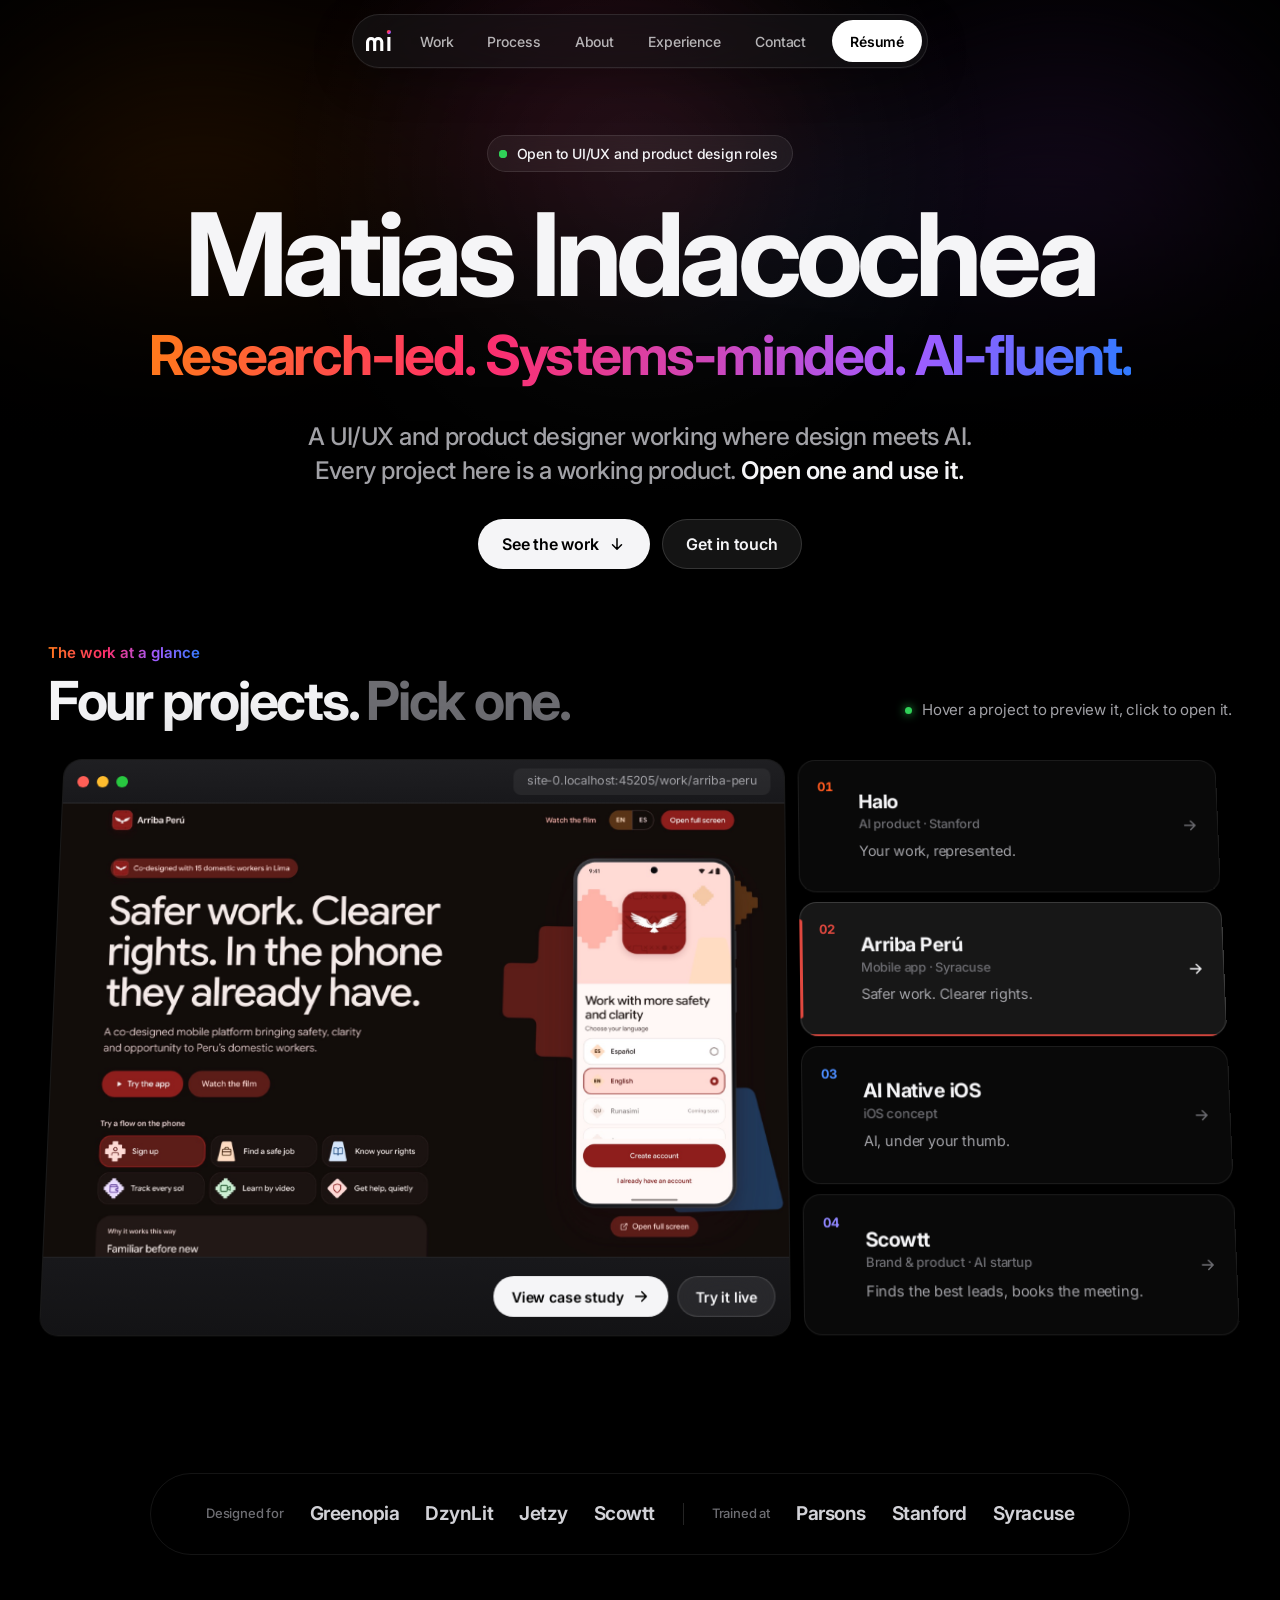
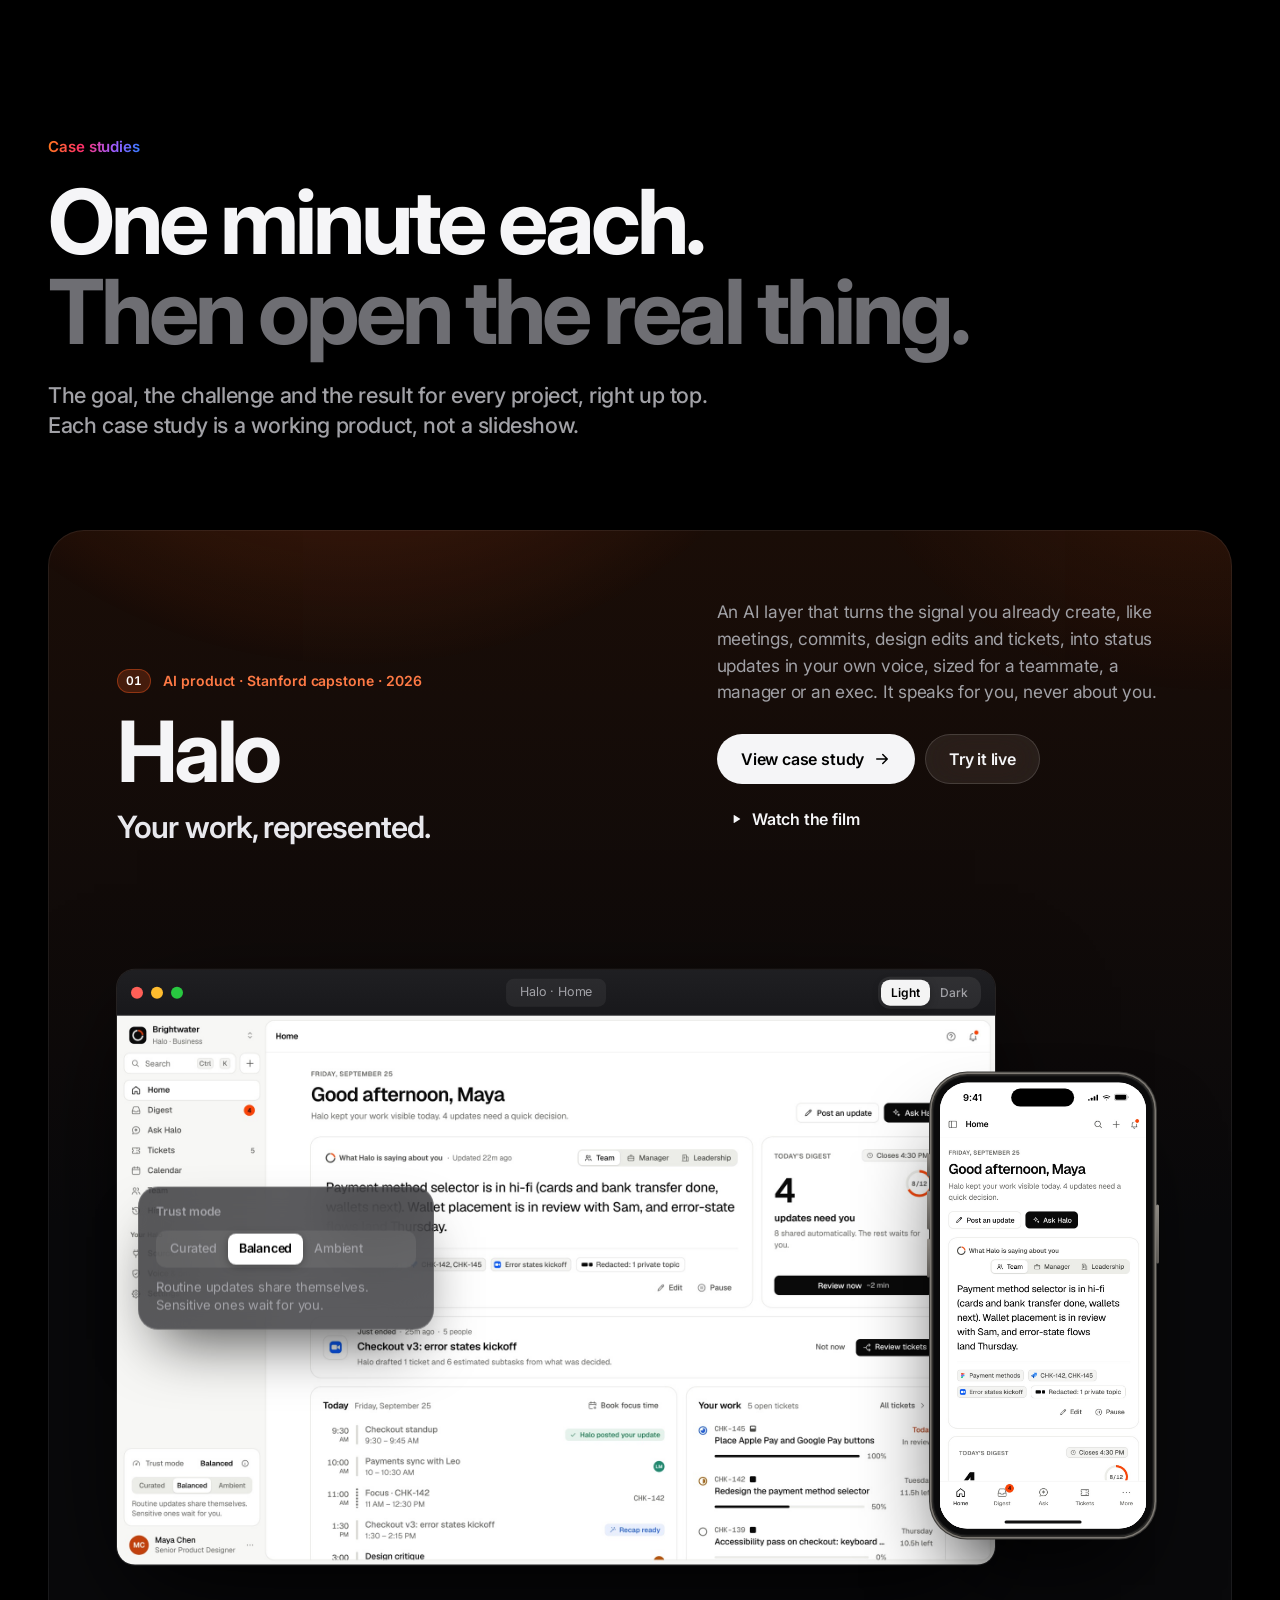
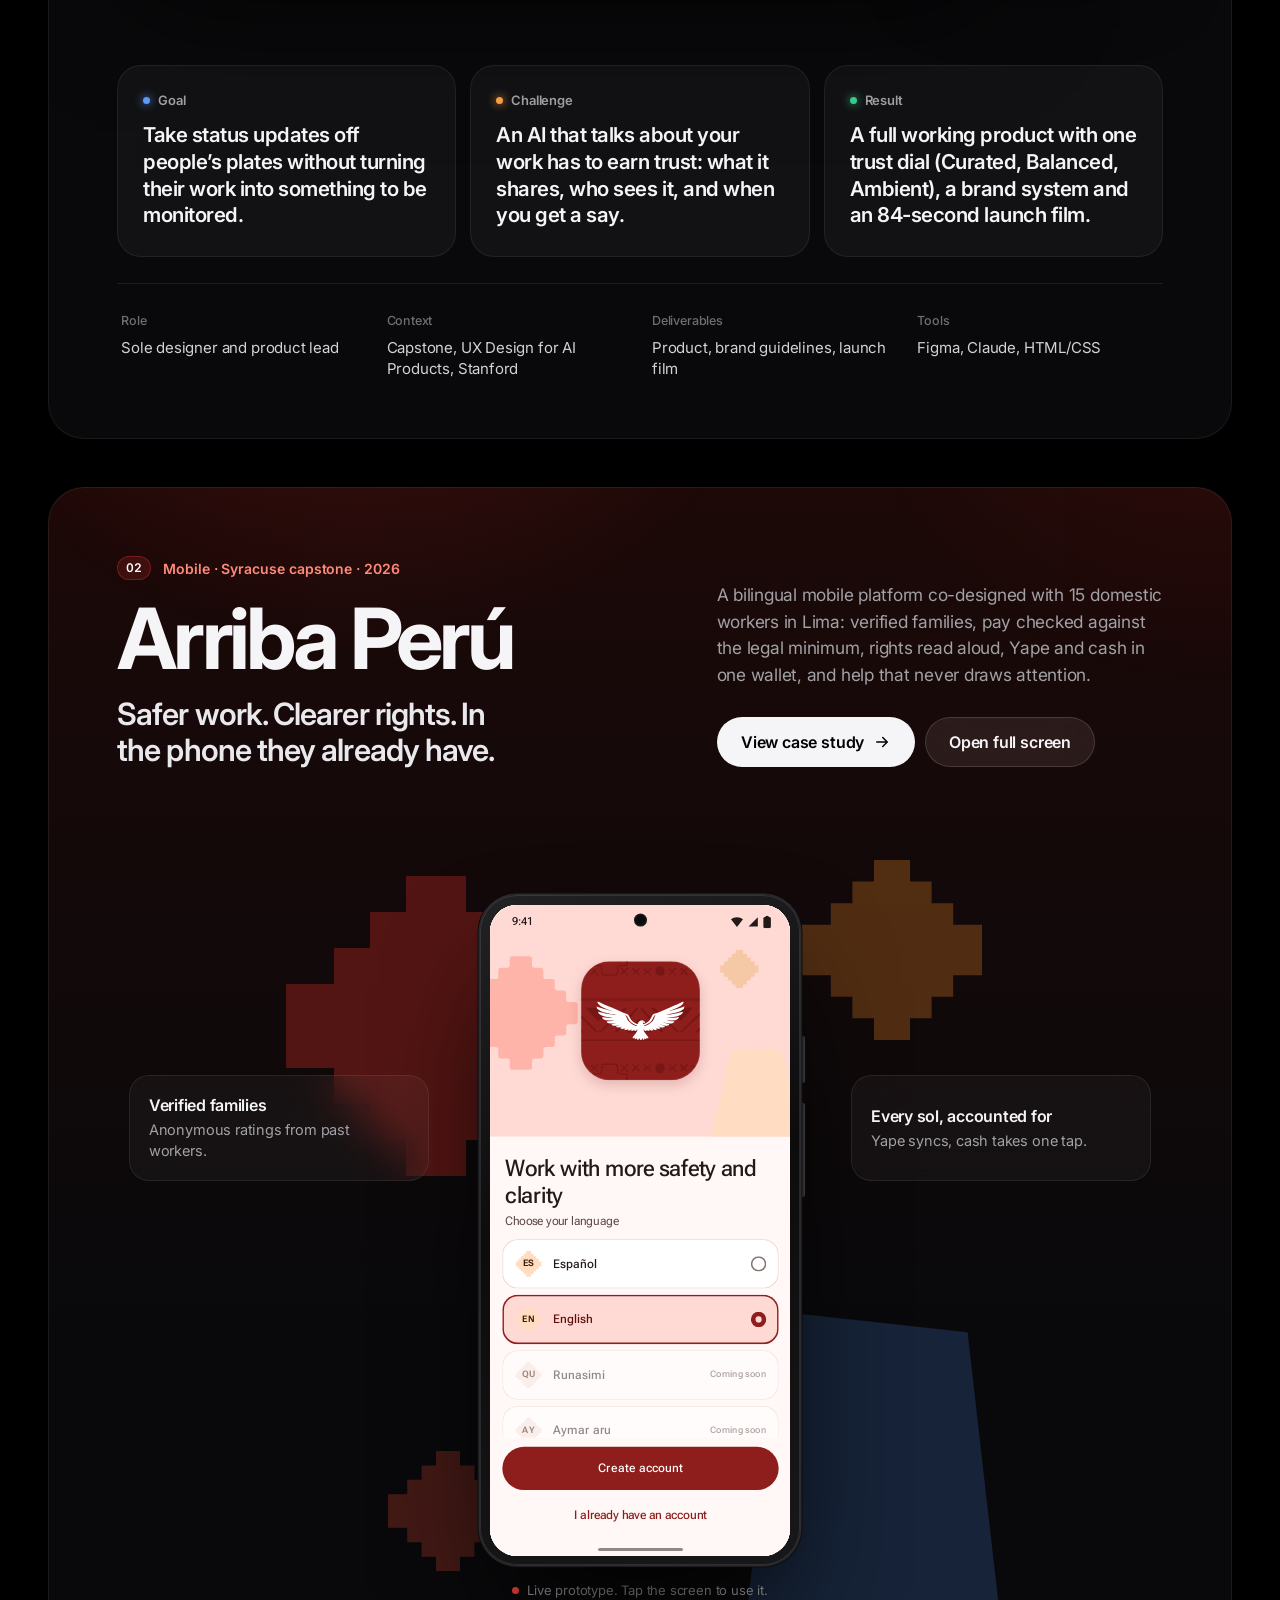
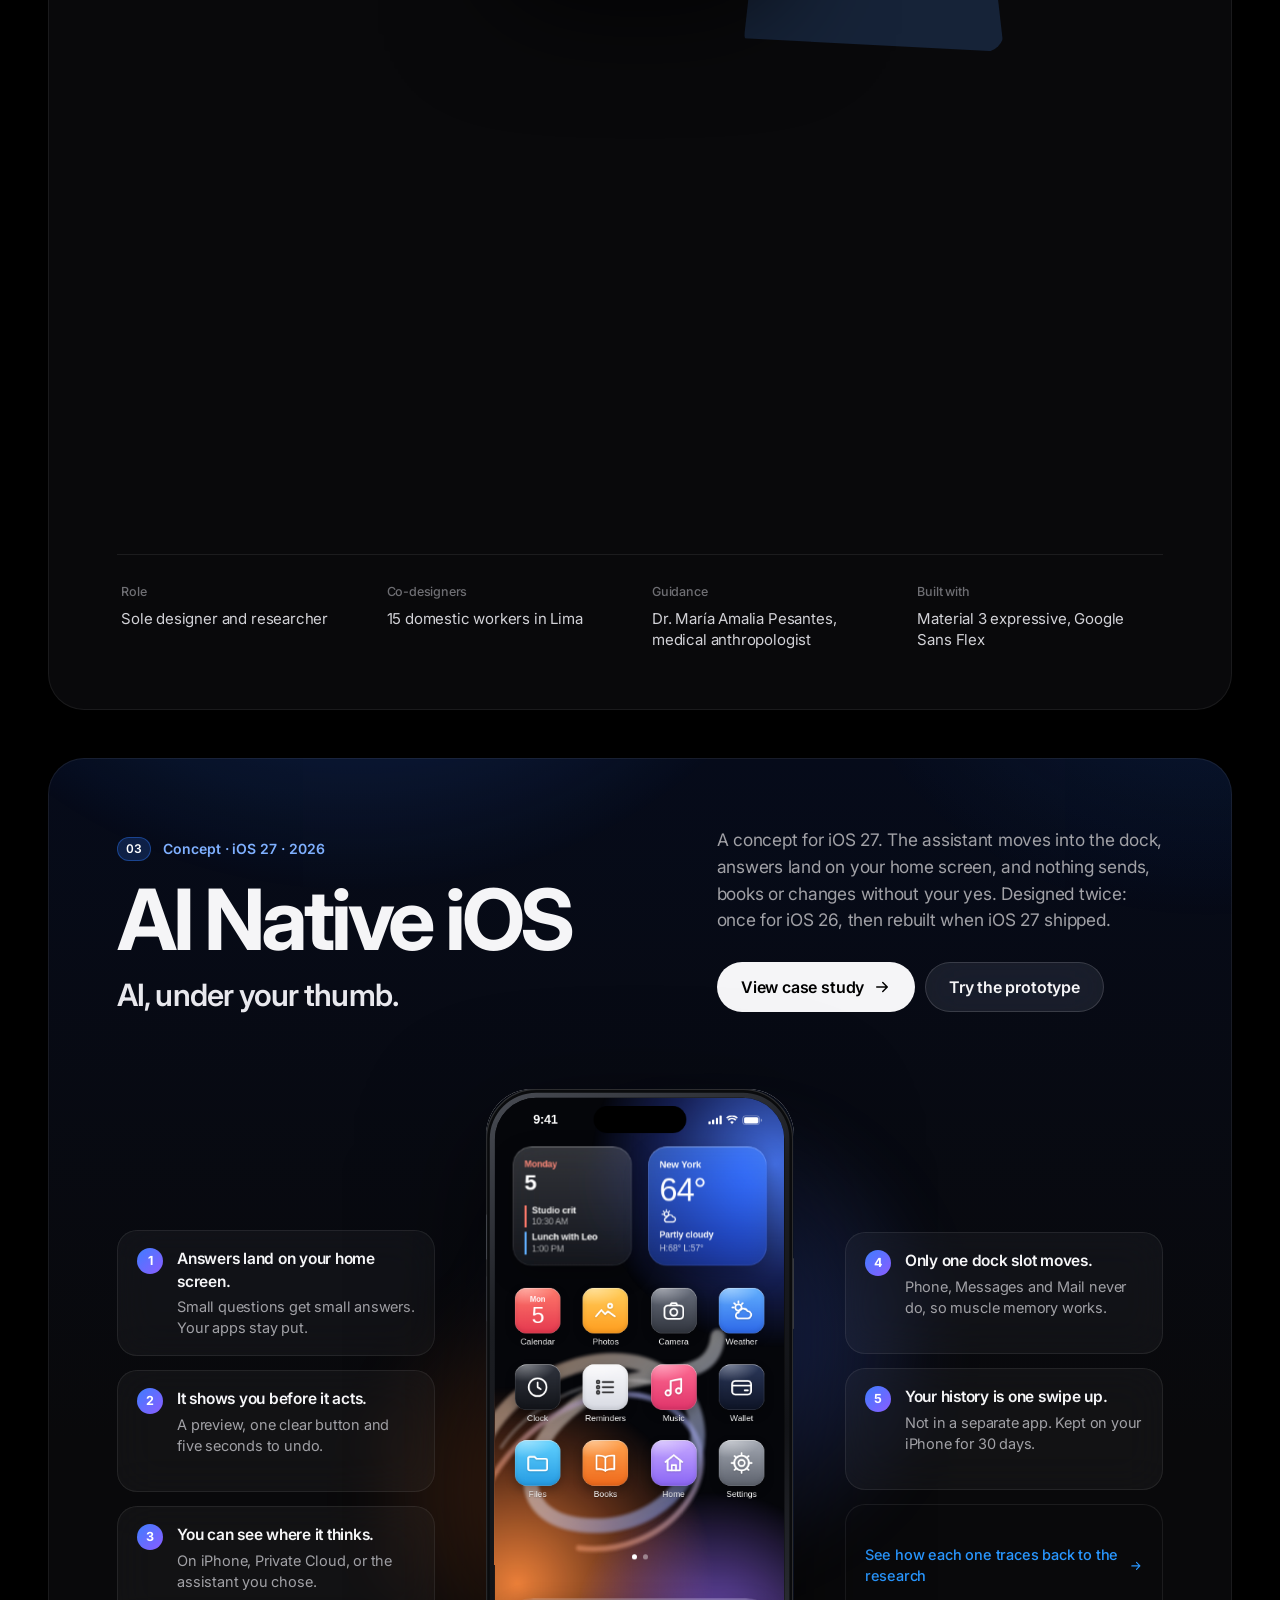
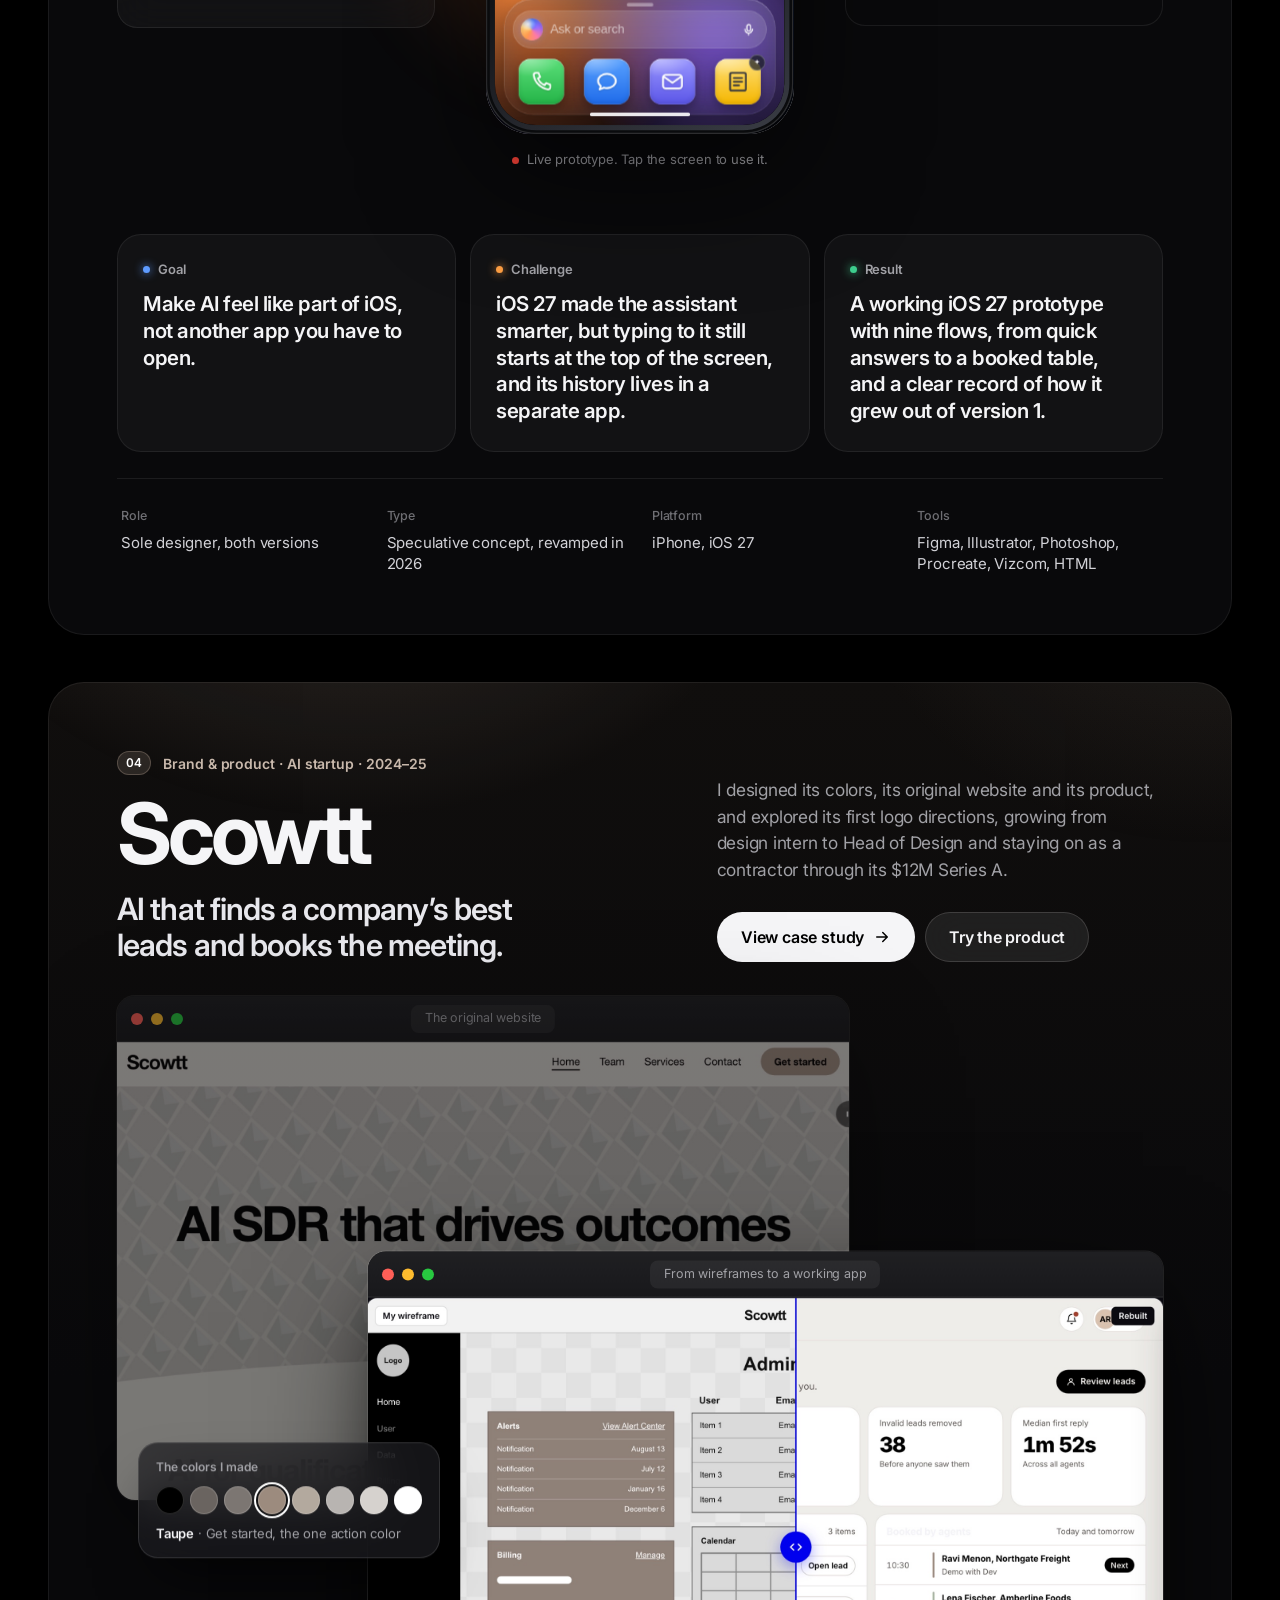
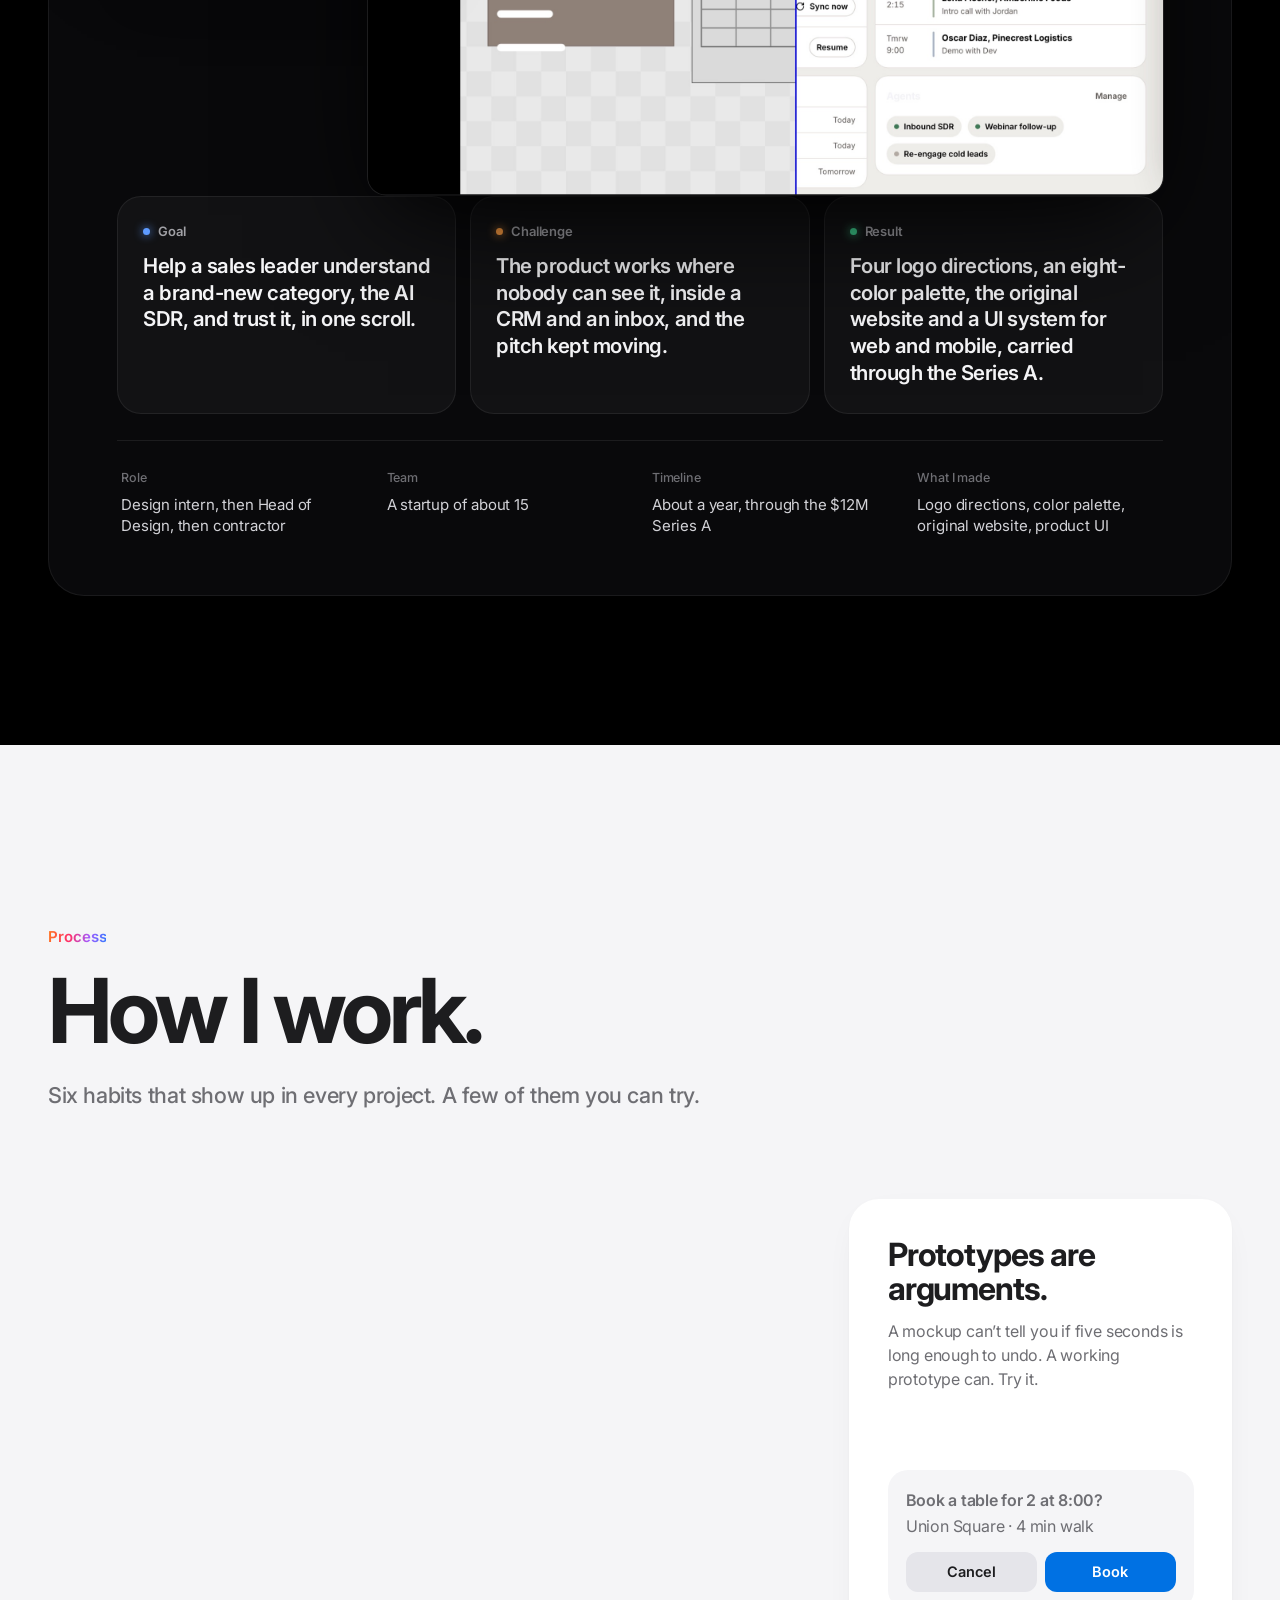
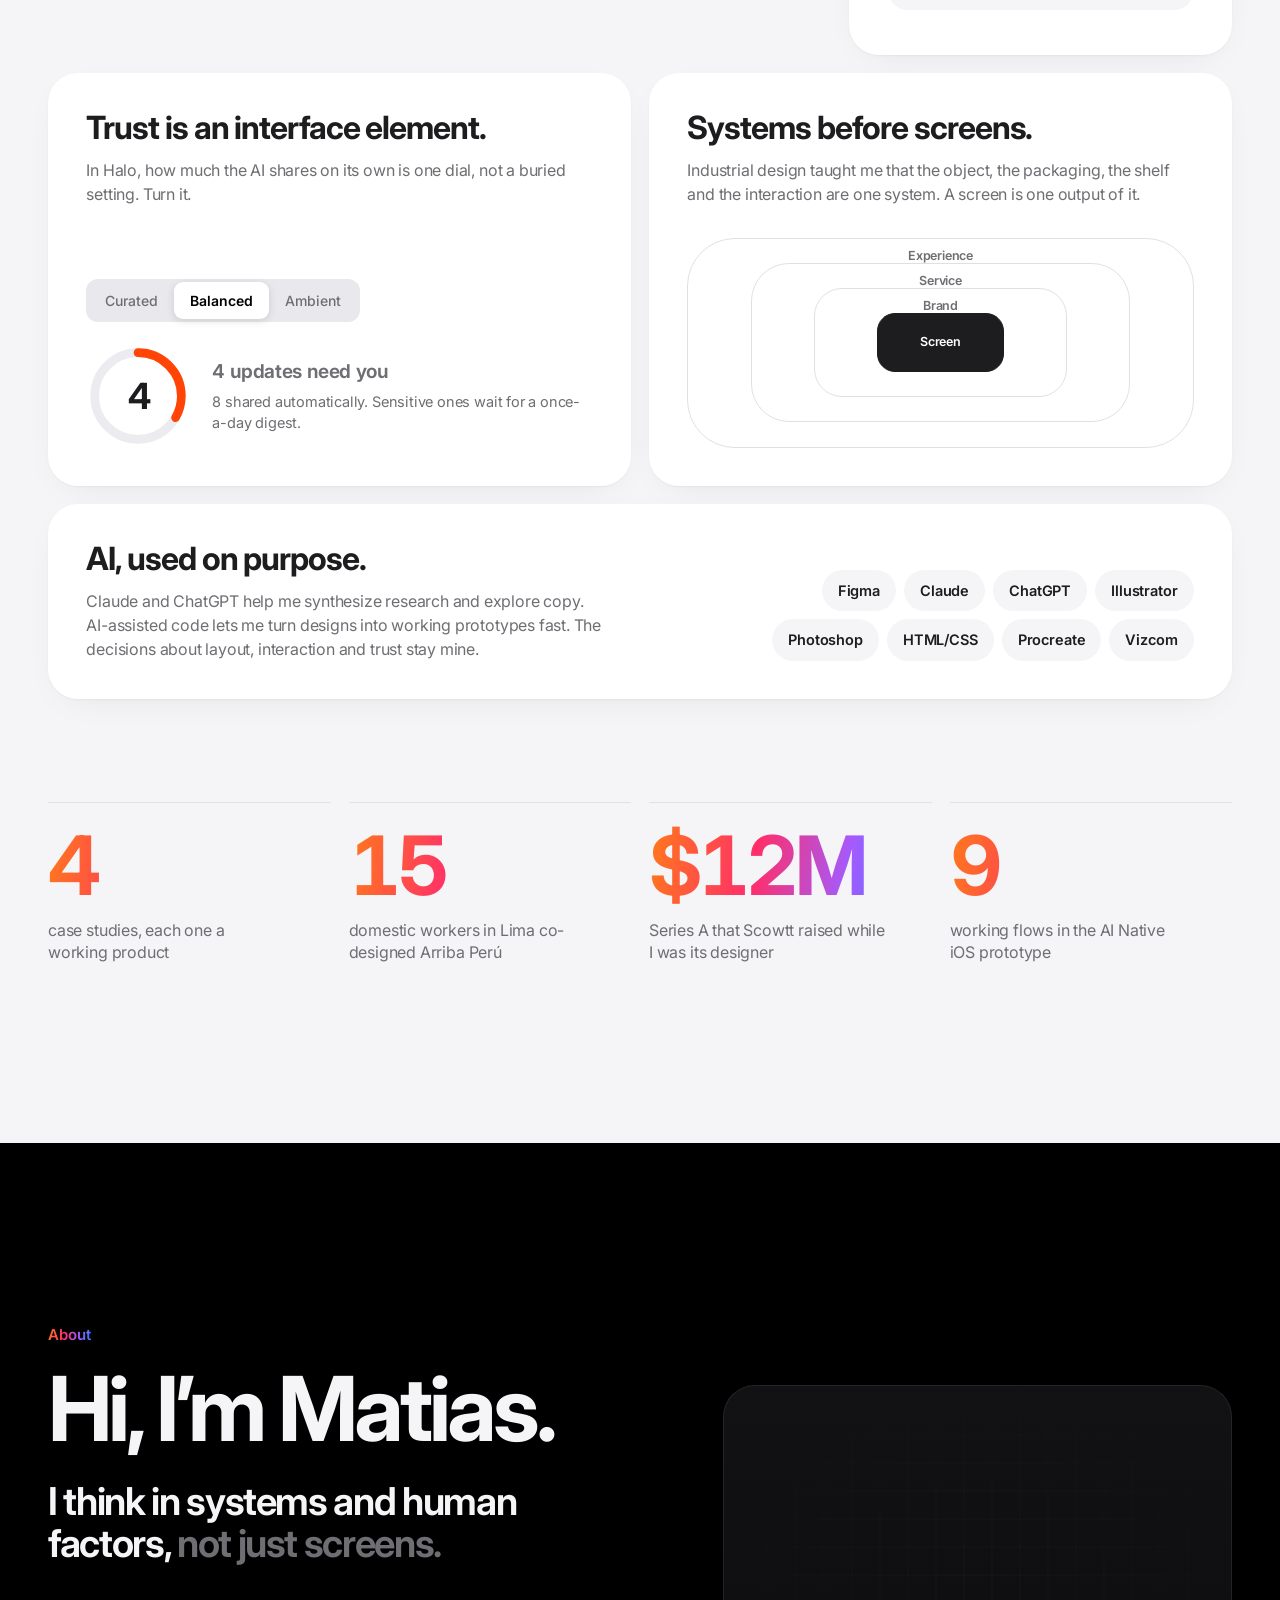
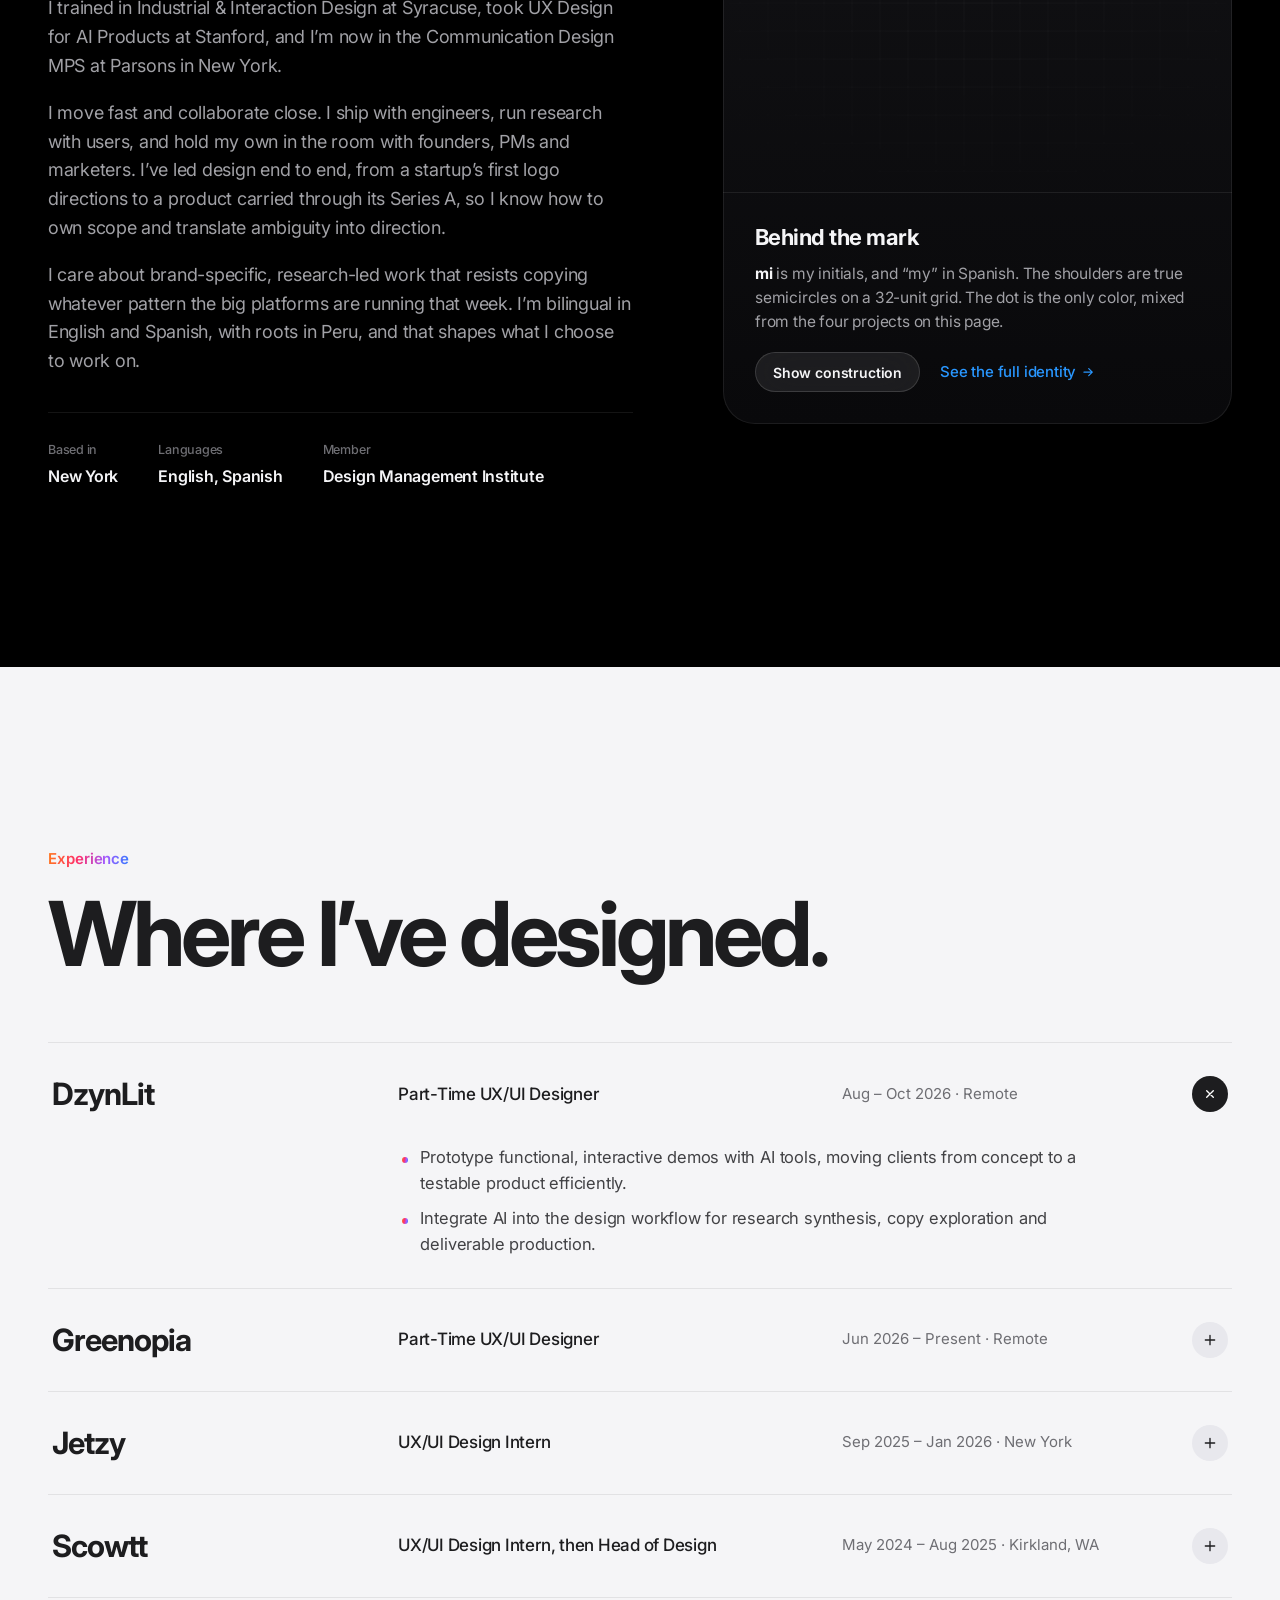
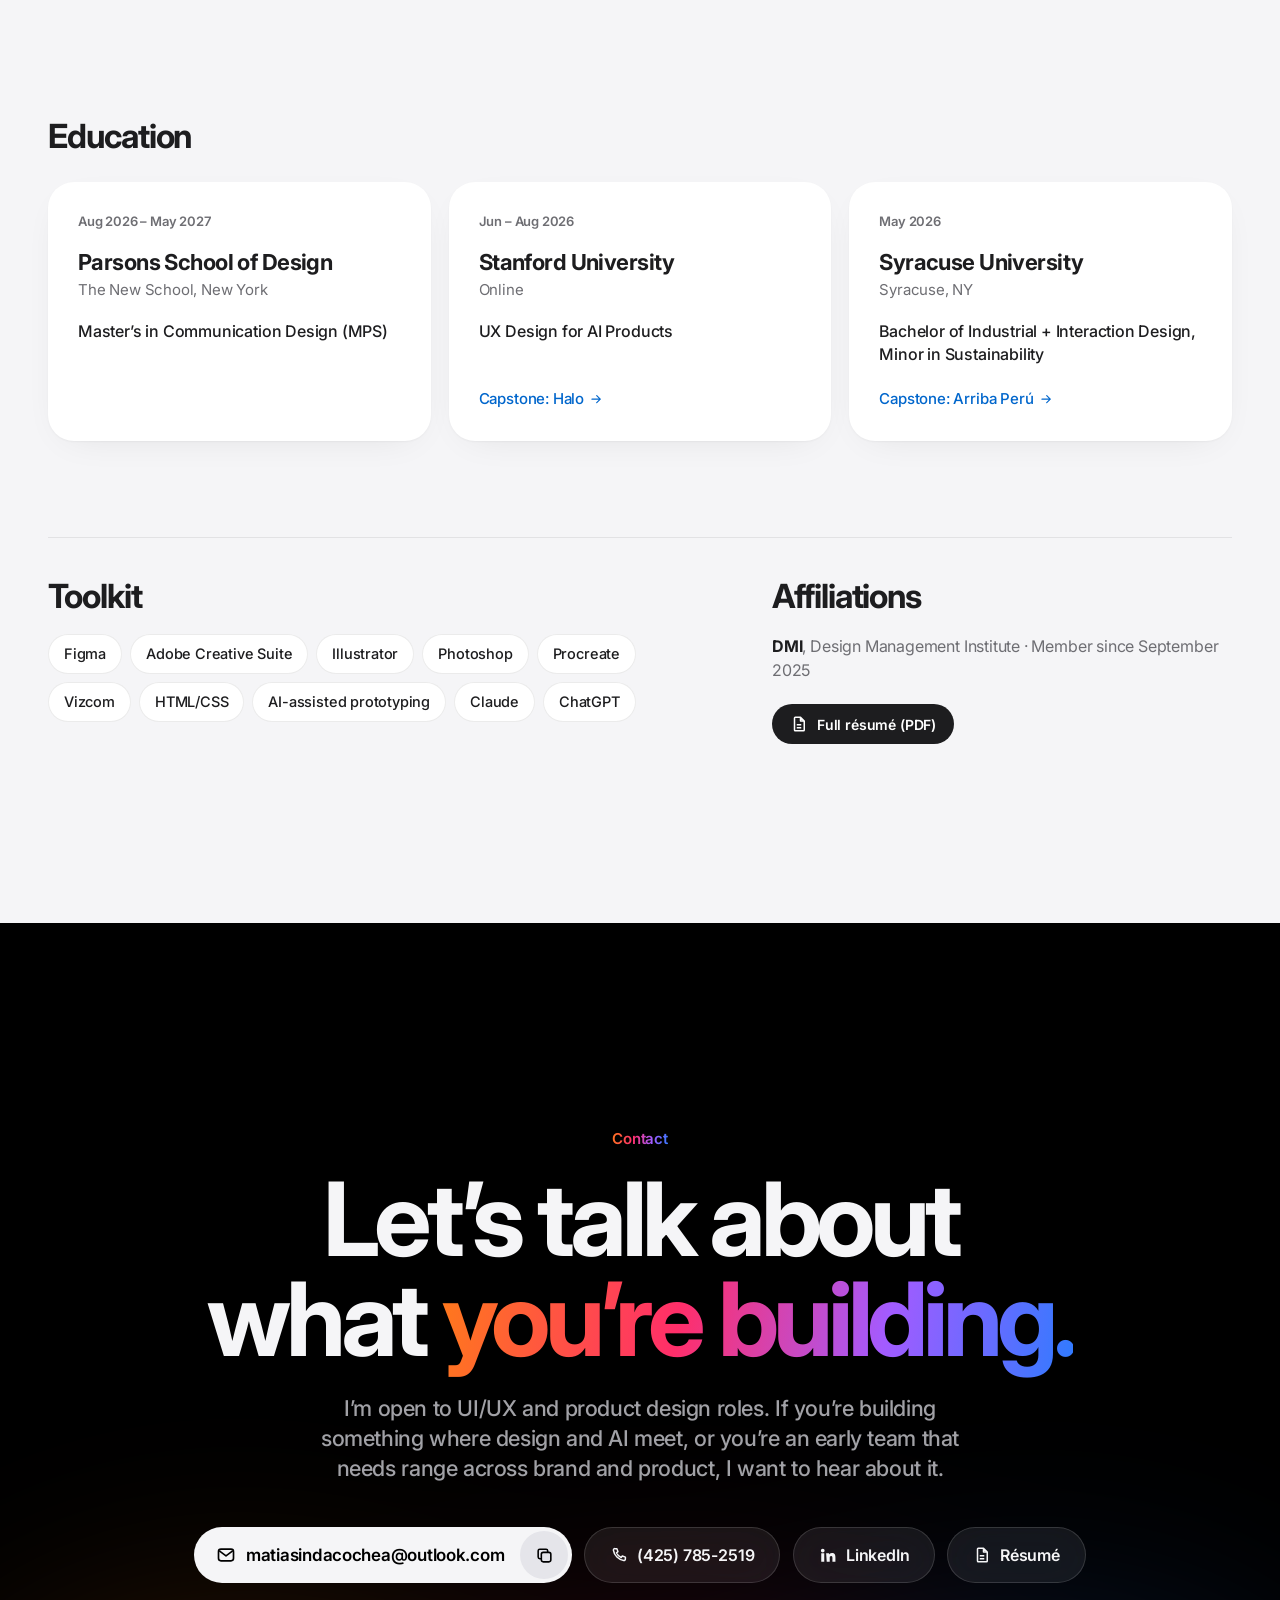
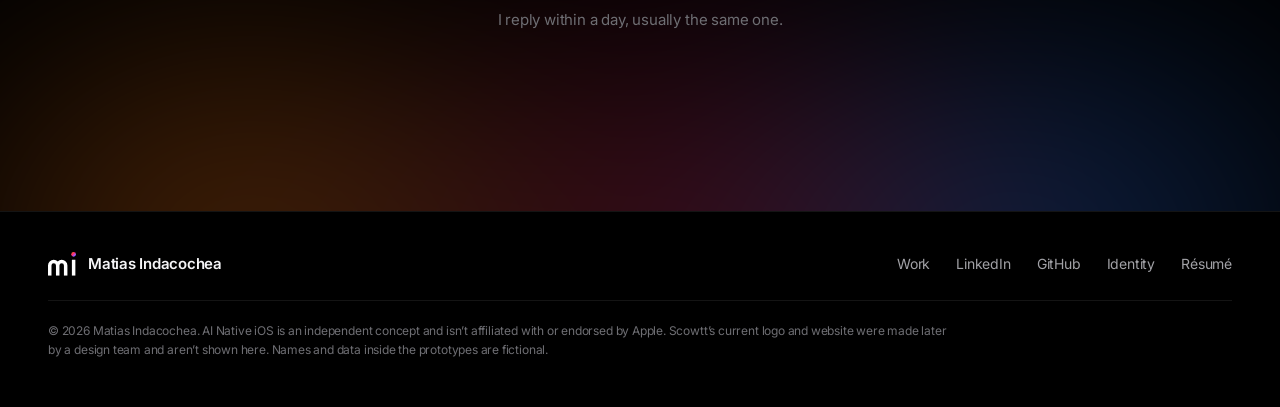
==== index.html @ abc43ac8 "Portfolio: homepage, four live case studies, mi identity, sync and site check - Homepage: hero, at-a" ====
<!doctype html>
<html lang="en" class="no-js">
<head>
<meta charset="utf-8">
<meta name="viewport" content="width=device-width, initial-scale=1, viewport-fit=cover">
<title>Matias Indacochea · UI/UX & Product Designer</title>
<meta name="description" content="Matias Indacochea is a UI/UX and product designer working where design meets AI. Four case studies, each one a working product: Halo, Arriba Perú, AI Native iOS and Scowtt.">
<meta name="theme-color" content="#000000">
<meta name="color-scheme" content="dark light">

<meta property="og:type" content="website">
<meta property="og:title" content="Matias Indacochea · UI/UX & Product Designer">
<meta property="og:description" content="Research-led, systems-minded, AI-fluent UI/UX and product designer. Four case studies, each one a working product you can open and use.">
<meta property="og:image" content="assets/img/og-image.png">
<meta property="og:image:width" content="1200">
<meta property="og:image:height" content="630">
<meta name="twitter:card" content="summary_large_image">

<link rel="icon" href="assets/logo/mi-icon.svg" type="image/svg+xml">
<link rel="icon" href="assets/logo/favicon-32.png" sizes="32x32" type="image/png">
<link rel="apple-touch-icon" href="assets/logo/apple-touch-icon.png">

<link rel="preconnect" href="https://fonts.googleapis.com">
<link rel="preconnect" href="https://fonts.gstatic.com" crossorigin>
<link rel="stylesheet" href="https://fonts.googleapis.com/css2?family=Inter:wght@400..800&display=swap">
<link rel="preload" as="image" href="assets/img/halo-home.jpg">
<script>
  /* Safety nets that don't depend on site.js: show the intro after 3s even if the script fails,
     and hide any image that fails to load instead of showing a broken icon. */
  document.documentElement.classList.remove("no-js");
  setTimeout(function () { document.documentElement.classList.add("is-ready"); }, 3000);
  addEventListener("error", function (e) { var t = e.target; if (t && t.tagName === "IMG") t.classList.add("is-missing"); }, true);
</script>
<link rel="stylesheet" href="assets/css/site.css?v=20261006j">

<script type="application/ld+json">
{
  "@context": "https://schema.org",
  "@type": "Person",
  "name": "Matias Indacochea",
  "jobTitle": "UI/UX & Product Designer",
  "email": "mailto:matiasindacochea@outlook.com",
  "telephone": "+1-425-785-2519",
  "sameAs": ["https://www.linkedin.com/in/matias-indacochea-104a54250/", "https://github.com/Indo1919"],
  "alumniOf": [
    {"@type": "CollegeOrUniversity", "name": "Syracuse University"},
    {"@type": "CollegeOrUniversity", "name": "Parsons School of Design, The New School"}
  ],
  "knowsLanguage": ["English", "Spanish"]
}
</script>
</head>
<body>

<!-- Icon sprite -->
<svg width="0" height="0" style="position:absolute" aria-hidden="true">
  <defs>
    <linearGradient id="mi-dot" x1="0" y1="0" x2="1" y2="1"><stop offset="0" stop-color="#FF7A1A"/><stop offset=".4" stop-color="#FF2E6A"/><stop offset=".72" stop-color="#A35BFF"/><stop offset="1" stop-color="#2F7BFF"/></linearGradient>
    <symbol id="i-arrow" viewBox="0 0 24 24"><path d="M5 12h13M13 6l6 6-6 6" fill="none" stroke="currentColor" stroke-width="2" stroke-linecap="round" stroke-linejoin="round"/></symbol>
    <symbol id="i-down" viewBox="0 0 24 24"><path d="M12 5v13M6 13l6 6 6-6" fill="none" stroke="currentColor" stroke-width="2" stroke-linecap="round" stroke-linejoin="round"/></symbol>
    <symbol id="i-ext" viewBox="0 0 24 24"><path d="M14 4h6v6M20 4l-9 9M18 14v5a1 1 0 0 1-1 1H5a1 1 0 0 1-1-1V7a1 1 0 0 1 1-1h5" fill="none" stroke="currentColor" stroke-width="2" stroke-linecap="round" stroke-linejoin="round"/></symbol>
    <symbol id="i-play" viewBox="0 0 24 24"><path d="M8 5.5v13a.5.5 0 0 0 .77.42l10.2-6.5a.5.5 0 0 0 0-.84L8.77 5.08A.5.5 0 0 0 8 5.5z" fill="currentColor"/></symbol>
    <symbol id="i-copy" viewBox="0 0 24 24"><rect x="8" y="8" width="12" height="12" rx="2.5" fill="none" stroke="currentColor" stroke-width="2"/><path d="M16 8V6a2 2 0 0 0-2-2H6a2 2 0 0 0-2 2v8a2 2 0 0 0 2 2h2" fill="none" stroke="currentColor" stroke-width="2"/></symbol>
    <symbol id="i-check" viewBox="0 0 24 24"><path d="M5 12.5l4.5 4.5L19 7.5" fill="none" stroke="currentColor" stroke-width="2.2" stroke-linecap="round" stroke-linejoin="round"/></symbol>
    <symbol id="i-close" viewBox="0 0 24 24"><path d="M6 6l12 12M18 6L6 18" fill="none" stroke="currentColor" stroke-width="2" stroke-linecap="round"/></symbol>
    <symbol id="i-plus" viewBox="0 0 24 24"><path d="M12 5v14M5 12h14" fill="none" stroke="currentColor" stroke-width="2" stroke-linecap="round"/></symbol>
    <symbol id="i-phone" viewBox="0 0 24 24"><path d="M6.6 3.5h2.6l1.4 4.1-2 1.5a12 12 0 0 0 6.3 6.3l1.5-2 4.1 1.4v2.6a2 2 0 0 1-2.2 2A16.5 16.5 0 0 1 4.6 5.7a2 2 0 0 1 2-2.2z" fill="none" stroke="currentColor" stroke-width="2" stroke-linejoin="round"/></symbol>
    <symbol id="i-mail" viewBox="0 0 24 24"><rect x="3" y="5" width="18" height="14" rx="3" fill="none" stroke="currentColor" stroke-width="2"/><path d="M4 7l8 6 8-6" fill="none" stroke="currentColor" stroke-width="2" stroke-linejoin="round"/></symbol>
    <symbol id="i-linkedin" viewBox="0 0 24 24"><path fill="currentColor" d="M4.98 3.5a2.5 2.5 0 1 1 0 5 2.5 2.5 0 0 1 0-5zM3 9.75h4V21H3zM9.5 9.75h3.8v1.6h.06c.53-1 1.83-2.05 3.77-2.05 4.03 0 4.77 2.6 4.77 6V21h-4v-5c0-1.2-.02-2.73-1.66-2.73-1.67 0-1.93 1.3-1.93 2.64V21h-4z"/></symbol>
    <symbol id="i-doc" viewBox="0 0 24 24"><path d="M7 3h7l5 5v12a1 1 0 0 1-1 1H7a1 1 0 0 1-1-1V4a1 1 0 0 1 1-1z M14 3v5h5M9 13h6M9 17h6" fill="none" stroke="currentColor" stroke-width="2" stroke-linejoin="round"/></symbol>
    <symbol id="i-hand" viewBox="0 0 24 24"><path d="M9 11V5.5a1.5 1.5 0 0 1 3 0V11m0-1.5a1.5 1.5 0 0 1 3 0V11m0-.5a1.5 1.5 0 0 1 3 0V15a6 6 0 0 1-6 6h-.6a6 6 0 0 1-4.6-2.15L4.6 16.3a1.5 1.5 0 0 1 2.3-1.94L9 16.5V11" fill="none" stroke="currentColor" stroke-width="1.8" stroke-linecap="round" stroke-linejoin="round"/></symbol>
    <symbol id="mi" viewBox="0 -31.04 112.5 95.04"><path d="M7 64V23a16 16 0 0 1 32 0v41M39 23a16 16 0 0 1 32 0v41M103 64V0" fill="none" stroke="currentColor" stroke-width="14"/><circle cx="103" cy="-21.54" r="9.5" fill="url(#mi-dot)"/></symbol>
  </defs>
</svg>

<a class="skip" href="#main">Skip to content</a>

<!-- ============ Floating navigation ============ -->
<header class="nav" id="nav" data-tone="dark">
  <nav class="nav-pill" aria-label="Primary">
    <a class="nav-mark" href="#top" aria-label="Matias Indacochea, back to top">
      <svg viewBox="0 0 112.5 95.04" aria-hidden="true"><use href="#mi"/></svg>
    </a>
    <div class="nav-links" id="nav-links">
      <span class="nav-indicator" aria-hidden="true"></span>
      <a href="#projects" data-section="work">Work</a>
      <a href="#process" data-section="process">Process</a>
      <a href="#about" data-section="about">About</a>
      <a href="#experience" data-section="experience">Experience</a>
      <a href="#contact" data-section="contact">Contact</a>
    </div>
    <span class="nav-current" aria-hidden="true">Home</span>
    <a class="nav-cta" href="assets/docs/Matias-Indacochea-Resume.pdf" target="_blank" rel="noopener">Résumé</a>
    <button class="nav-toggle" type="button" aria-expanded="false" aria-controls="nav-links" aria-label="Open menu">
      <span></span><span></span>
    </button>
    <span class="nav-progress" aria-hidden="true"></span>
  </nav>
</header>

<main id="main">

<!-- ============ Hero ============ -->
<section class="hero" id="top" data-tone="dark">
  <div class="hero-aurora" aria-hidden="true"><i></i><i></i><i></i><i></i></div>
  <div class="hero-spot" aria-hidden="true"></div>
  <div class="wrap hero-inner">
    <p class="chip hero-chip reveal"><span class="pulse" aria-hidden="true"></span>Open to UI/UX and product design roles</p>
    <h1 class="hero-title"><span class="word">Matias</span> <span class="word">Indacochea</span></h1>
    <p class="hero-beats" aria-label="Research-led, systems-minded, AI-fluent"><span class="beat b1">Research-led.</span> <span class="beat b2">Systems-minded.</span> <span class="beat b3">AI-fluent.</span></p>
    <p class="hero-lead reveal">A UI/UX and product designer working where design meets AI. Every project here is a working product. <strong>Open one and use it.</strong></p>
    <div class="hero-cta reveal">
      <a class="btn btn-light magnetic" href="#projects">See the work <svg class="ic" aria-hidden="true"><use href="#i-down"/></svg></a>
      <a class="btn btn-glass magnetic" href="#contact">Get in touch</a>
    </div>
  </div>

</section>

<!-- ============ The work at a glance ============ -->
<section class="showcase" id="projects" data-tone="dark" aria-labelledby="showcase-title">
  <div class="wrap showcase-head reveal">
    <div>
      <p class="eyebrow">The work at a glance</p>
      <h2 class="showcase-title" id="showcase-title">Four projects. <span class="muted">Pick one.</span></h2>
    </div>
    <p class="showcase-hint"><span class="hint-fine">Hover a project to preview it, click to open it.</span><span class="hint-touch">Tap a project to open it.</span></p>
  </div>

  <div class="stage" id="stage">
    <div class="stage-tilt">
      <div class="stage-grid">
        <div class="window stage-window">
          <div class="window-bar">
            <span class="lights" aria-hidden="true"><i></i><i></i><i></i></span>
            <span class="window-url"><span class="url-text">work/halo</span></span>
          </div>
          <a class="stage-screen" href="work/halo/" aria-label="Open the Halo case study">
            <img class="is-active" src="assets/img/halo-home.jpg" alt="The Halo dashboard: what Halo is saying about you, today’s digest, schedule and work in progress" width="2000" height="1250" fetchpriority="high">
            <img src="assets/img/arriba-hero.jpg" alt="Arriba Perú product page with the live app in a phone" width="2000" height="1250" loading="lazy" decoding="async">
            <img src="assets/img/aiios-hero.jpg" alt="AI Native iOS page: AI, under your thumb." width="2000" height="1250" loading="lazy" decoding="async">
            <img src="assets/img/scowtt-product.jpg" alt="Scowtt: my original wireframe beside the rebuilt app console" width="2000" height="1248" loading="lazy" decoding="async">
            <!-- stage-images:end -->
          </a>
          <div class="stage-overlay">
            <p class="so-text"><span class="so-name">Halo</span><span class="so-kicker">AI product · Stanford capstone · 2026</span></p>
            <div class="so-actions">
              <a class="btn btn-light btn-sm so-open" href="work/halo/">View case study <svg class="ic" aria-hidden="true"><use href="#i-arrow"/></svg></a>
              <button class="btn btn-glass btn-sm so-live" type="button" data-live="work/halo/" data-live-title="Halo">Try it live</button>
            </div>
          </div>
        </div>

        <ol class="stage-list" aria-label="All four projects">
          <li><a class="stage-item is-active" href="#halo" style="--c:#FF5A1F" data-path="work/halo/" data-preview="work/halo/" data-preview-device="" data-kicker="AI product · Stanford capstone · 2026">
            <span class="si-num">01</span>
            <span class="si-thumb" aria-hidden="true"><img src="assets/img/halo-home.jpg" alt="" width="2000" height="1250" loading="lazy" decoding="async"></span>
            <span class="si-body"><span class="si-name">Halo</span><span class="si-kind">AI product · Stanford</span><span class="si-line">Your work, represented.</span></span>
            <svg class="si-go ic" aria-hidden="true"><use href="#i-arrow"/></svg>
            <span class="si-bar" aria-hidden="true"></span>
          </a></li>
          <li><a class="stage-item" href="#arriba" style="--c:#E0483F" data-path="work/arriba-peru/" data-preview="work/arriba-peru/prototype.html" data-preview-device="phone" data-preview-embed="android-app" data-kicker="Mobile · Syracuse capstone · 2026">
            <span class="si-num">02</span>
            <span class="si-thumb" aria-hidden="true"><img src="assets/img/arriba-hero.jpg" alt="" width="2000" height="1250" loading="lazy" decoding="async"></span>
            <span class="si-body"><span class="si-name">Arriba Perú</span><span class="si-kind">Mobile app · Syracuse</span><span class="si-line">Safer work. Clearer rights.</span></span>
            <svg class="si-go ic" aria-hidden="true"><use href="#i-arrow"/></svg>
            <span class="si-bar" aria-hidden="true"></span>
          </a></li>
          <li><a class="stage-item" href="#aiios" style="--c:#4C8DFF" data-path="work/ai-native-ios/" data-preview="work/ai-native-ios/#prototype" data-preview-device="" data-kicker="Concept · iOS 27 · 2026">
            <span class="si-num">03</span>
            <span class="si-thumb" aria-hidden="true"><img src="assets/img/aiios-hero.jpg" alt="" width="2000" height="1250" loading="lazy" decoding="async"></span>
            <span class="si-body"><span class="si-name">AI Native iOS</span><span class="si-kind">iOS concept</span><span class="si-line">AI, under your thumb.</span></span>
            <svg class="si-go ic" aria-hidden="true"><use href="#i-arrow"/></svg>
            <span class="si-bar" aria-hidden="true"></span>
          </a></li>
          <li><a class="stage-item" href="#scowtt" style="--c:#8F86FF" data-path="work/scowtt/" data-preview="work/scowtt/#product" data-preview-device="" data-kicker="Brand &amp; product · AI startup · 2024–25">
            <span class="si-num">04</span>
            <span class="si-thumb" aria-hidden="true"><img src="assets/img/scowtt-product.jpg" alt="" width="2000" height="1248" loading="lazy" decoding="async"></span>
            <span class="si-body"><span class="si-name">Scowtt</span><span class="si-kind">Brand &amp; product · AI startup</span><span class="si-line">Finds the best leads, books the meeting.</span></span>
            <svg class="si-go ic" aria-hidden="true"><use href="#i-arrow"/></svg>
            <span class="si-bar" aria-hidden="true"></span>
          </a></li>
          <!-- stage-list:end -->
        </ol>
      </div>
    </div>
  </div>
</section>

<!-- ============ Proof strip ============ -->
<section class="proof" aria-label="Where I've designed and studied" data-tone="dark">
  <div class="wrap proof-inner reveal">
    <div class="proof-group">
      <p class="proof-label">Designed for</p>
      <ul class="proof-list"><li>Greenopia</li><li>DzynLit</li><li>Jetzy</li><li>Scowtt</li></ul>
    </div>
    <span class="proof-sep" aria-hidden="true"></span>
    <div class="proof-group">
      <p class="proof-label">Trained at</p>
      <ul class="proof-list"><li>Parsons</li><li>Stanford</li><li>Syracuse</li></ul>
    </div>
  </div>
</section>

<!-- ============ Work ============ -->
<section class="work" id="work" data-tone="dark">
  <div class="wrap">
    <header class="section-head reveal">
      <p class="eyebrow">Case studies</p>
      <h2 class="section-title">One minute each.<br><span class="muted">Then open the real thing.</span></h2>
      <p class="section-lead">The goal, the challenge and the result for every project, right up top. Each case study is a working product, not a slideshow.</p>
    </header>
  </div>

  <!-- 01 Halo -->
  <article class="project" id="halo" style="--accent:#FF5A1F;--accent-ink:#FF7A45;--tint:#1a0d07">
    <div class="project-card" data-href="work/halo/">
      <div class="project-glow" aria-hidden="true"></div>
      <header class="project-head">
        <div class="project-titles reveal">
          <p class="project-kicker"><span class="num">01</span>AI product · Stanford capstone · 2026</p>
          <h3 class="project-title">Halo</h3>
          <p class="project-tagline">Your work, represented.</p>
        </div>
        <div class="project-intro reveal">
          <p>An AI layer that turns the signal you already create, like meetings, commits, design edits and tickets, into status updates in your own voice, sized for a teammate, a manager or an exec. It speaks for you, never about you.</p>
          <div class="project-cta">
            <a class="btn btn-light magnetic" href="work/halo/">View case study <svg class="ic" aria-hidden="true"><use href="#i-arrow"/></svg></a>
            <button class="btn btn-glass magnetic" type="button" data-live="work/halo/" data-live-title="Halo">Try it live</button>
            <button class="btn btn-text" type="button" data-film="work/halo/film/halo-launch-film.mp4" data-poster="work/halo/film/halo-film-poster.jpg"><svg class="ic" aria-hidden="true"><use href="#i-play"/></svg>Watch the film</button>
          </div>
        </div>
      </header>

      <div class="project-media media-halo">
        <div class="window halo-window parallax" data-speed="-0.04">
          <div class="window-bar">
            <span class="lights" aria-hidden="true"><i></i><i></i><i></i></span>
            <span class="window-url"><span>Halo · Home</span></span>
            <div class="seg seg-sm" role="group" aria-label="Theme">
              <button type="button" class="is-on" data-halo-theme="light" aria-pressed="true">Light</button>
              <button type="button" data-halo-theme="dark" aria-pressed="false">Dark</button>
            </div>
          </div>
          <div class="halo-screens">
            <img class="is-on" data-theme-img="light" src="assets/img/halo-home.jpg" alt="Halo home screen in light mode: what Halo is saying about you, today's digest, schedule and work in progress" width="2000" height="1250" loading="lazy" decoding="async">
            <img data-theme-img="dark" src="assets/img/halo-home-dark.jpg" alt="Halo home screen in dark mode" width="2000" height="1250" loading="lazy" decoding="async">
          </div>
        </div>
        <figure class="iphone halo-phone parallax" data-speed="0.06">
          <span class="iphone-btn ib-action" aria-hidden="true"></span><span class="iphone-btn ib-up" aria-hidden="true"></span><span class="iphone-btn ib-down" aria-hidden="true"></span><span class="iphone-btn ib-power" aria-hidden="true"></span>
          <div class="iphone-screen">
            <div class="ios-status" aria-hidden="true">
              <span class="ios-time">9:41</span>
              <span class="ios-island"></span>
              <span class="ios-icons"><svg viewBox="0 0 18 12"><rect x="0" y="8" width="3" height="4" rx=".8"/><rect x="5" y="5.5" width="3" height="6.5" rx=".8"/><rect x="10" y="3" width="3" height="9" rx=".8"/><rect x="15" y="0" width="3" height="12" rx=".8"/></svg><svg viewBox="0 0 16 12"><path d="M8 2.6c2.2 0 4.2.9 5.7 2.3l1.1-1.1A9.6 9.6 0 0 0 8 1 9.6 9.6 0 0 0 1.2 3.8l1.1 1.1A8 8 0 0 1 8 2.6zm0 3.2c1.3 0 2.5.5 3.4 1.3l1.1-1.1A6.4 6.4 0 0 0 8 4.2a6.4 6.4 0 0 0-4.5 1.8l1.1 1.1A4.8 4.8 0 0 1 8 5.8zm0 3.2c.5 0 .9.2 1.2.5L8 10.8 6.8 9.5c.3-.3.7-.5 1.2-.5z"/></svg><svg class="ios-batt" viewBox="0 0 27 13"><rect x=".5" y=".5" width="23" height="12" rx="3.5" fill="none" stroke="currentColor" opacity=".4"/><rect x="2" y="2" width="20" height="9" rx="2"/><path d="M25 4.5v4c.8-.3 1.3-1.1 1.3-2s-.5-1.7-1.3-2z" opacity=".45"/></svg></span>
            </div>
            <img class="ios-content" src="assets/img/halo-phone.jpg" alt="Halo on iPhone: the home screen with what Halo is saying about you and today’s digest" width="780" height="1688" loading="lazy" decoding="async">
            <div class="ios-tabbar" aria-hidden="true"><img src="assets/img/halo-phone.jpg" alt="" width="780" height="1688" loading="lazy" decoding="async"></div>
            <span class="ios-home" aria-hidden="true"></span>
          </div>
        </figure>
        <div class="float-card halo-dial parallax" data-speed="0.1" aria-hidden="true">
          <span class="fc-label">Trust mode</span>
          <span class="fc-seg"><i>Curated</i><i class="on">Balanced</i><i>Ambient</i></span>
          <span class="fc-note">Routine updates share themselves. Sensitive ones wait for you.</span>
        </div>
      </div>

      <dl class="gcr">
        <div class="gcr-card reveal"><dt><span class="dot" style="--d:#5E9BFF"></span>Goal</dt><dd>Take status updates off people’s plates without turning their work into something to be monitored.</dd></div>
        <div class="gcr-card reveal"><dt><span class="dot" style="--d:#FF9F43"></span>Challenge</dt><dd>An AI that talks about your work has to earn trust: what it shares, who sees it, and when you get a say.</dd></div>
        <div class="gcr-card reveal"><dt><span class="dot" style="--d:#3ECF8E"></span>Result</dt><dd>A full working product with one trust dial (Curated, Balanced, Ambient), a brand system and an 84-second launch film.</dd></div>
      </dl>
      <dl class="meta">
        <div><dt>Role</dt><dd>Sole designer and product lead</dd></div>
        <div><dt>Context</dt><dd>Capstone, UX Design for AI Products, Stanford</dd></div>
        <div><dt>Deliverables</dt><dd>Product, brand guidelines, launch film</dd></div>
        <div><dt>Tools</dt><dd>Figma, Claude, HTML/CSS</dd></div>
      </dl>
    </div>
  </article>

  <!-- 02 Arriba Perú -->
  <article class="project" id="arriba" style="--accent:#C2302B;--accent-ink:#FF8A7A;--tint:#1c0908">
    <div class="project-card" data-href="work/arriba-peru/">
      <div class="project-glow" aria-hidden="true"></div>
      <header class="project-head">
        <div class="project-titles reveal">
          <p class="project-kicker"><span class="num">02</span>Mobile · Syracuse capstone · 2026</p>
          <h3 class="project-title">Arriba Perú</h3>
          <p class="project-tagline">Safer work. Clearer rights. In the phone they already have.</p>
        </div>
        <div class="project-intro reveal">
          <p>A bilingual mobile platform co-designed with 15 domestic workers in Lima: verified families, pay checked against the legal minimum, rights read aloud, Yape and cash in one wallet, and help that never draws attention.</p>
          <div class="project-cta">
            <a class="btn btn-light magnetic" href="work/arriba-peru/">View case study <svg class="ic" aria-hidden="true"><use href="#i-arrow"/></svg></a>
            <button class="btn btn-glass magnetic" type="button" data-live="work/arriba-peru/prototype.html" data-live-title="Arriba Perú" data-live-device="phone" data-embed="android-app">Open full screen</button>
          </div>
        </div>
      </header>

      <div class="project-media media-arriba">
        <div class="andes" aria-hidden="true"><i></i><i></i><i></i><i></i></div>
        <ul class="callouts callouts-left" aria-label="What the app does">
          <li class="reveal"><b>Verified families</b>Anonymous ratings from past workers.</li>
          <li class="reveal"><b>Fair-pay check</b>Every offer against Peru’s legal minimum.</li>
          <li class="reveal"><b>Rights, read aloud</b>Six color-coded doors replace the maze.</li>
        </ul>
        <div class="device-live" data-live-embed>
          <div class="device-frame android">
            <span class="android-btn ab-power" aria-hidden="true"></span><span class="android-btn ab-volume" aria-hidden="true"></span>
            <div class="device-screen">
              <iframe title="Arriba Perú, live prototype" data-src="work/arriba-peru/prototype.html" data-embed="android-app" tabindex="-1" loading="lazy"></iframe>
              <img class="device-poster" src="assets/img/arriba-phone.jpg" alt="" aria-hidden="true" loading="lazy" decoding="async">
              <button class="device-activate" type="button" aria-label="Use the live Arriba Perú app"><span class="da-chip"><svg class="ic" aria-hidden="true"><use href="#i-hand"/></svg>Tap to use the app</span></button>
            </div>
          </div>
          <button class="device-release chip" type="button" hidden><svg class="ic" aria-hidden="true"><use href="#i-check"/></svg>Done, back to scrolling</button>
          <p class="device-note"><span class="live-dot"></span>Live prototype. Tap the screen to use it.</p>
        </div>
        <ul class="callouts callouts-right" aria-label="More of what the app does">
          <li class="reveal"><b>Every sol, accounted for</b>Yape syncs, cash takes one tap.</li>
          <li class="reveal"><b>Learn by video</b>A listen-only mode for busy hands.</li>
          <li class="reveal"><b>Help, quietly</b>Soft check-ins and one slide to alert.</li>
        </ul>
      </div>

      <blockquote class="pull reveal">
        <p>“Safety in domestic work today is not built into the system. It is built into relationships.”</p>
        <footer>Insight from my conversation with Dr. María Amalia Pesantes, medical anthropologist</footer>
      </blockquote>

      <dl class="gcr">
        <div class="gcr-card reveal"><dt><span class="dot" style="--d:#5E9BFF"></span>Goal</dt><dd>Bring safety, clarity and opportunity to Peru’s 420,000 to 500,000 domestic workers, most of whom work behind closed doors.</dd></div>
        <div class="gcr-card reveal"><dt><span class="dot" style="--d:#FF9F43"></span>Challenge</dt><dd>Design it with them, not for them, from Syracuse, on the tools they already trust: WhatsApp video calls and voice-note diaries.</dd></div>
        <div class="gcr-card reveal"><dt><span class="dot" style="--d:#3ECF8E"></span>Result</dt><dd>A working Android-first prototype in Spanish and English, with six flows from sign-up to a discreet emergency alert.</dd></div>
      </dl>
      <dl class="meta">
        <div><dt>Role</dt><dd>Sole designer and researcher</dd></div>
        <div><dt>Co-designers</dt><dd>15 domestic workers in Lima</dd></div>
        <div><dt>Guidance</dt><dd>Dr. María Amalia Pesantes, medical anthropologist</dd></div>
        <div><dt>Built with</dt><dd>Material 3 expressive, Google Sans Flex</dd></div>
      </dl>
    </div>
  </article>

  <!-- 03 AI Native iOS -->
  <article class="project" id="aiios" style="--accent:#2F7BFF;--accent-ink:#7FB0FF;--tint:#060b1a">
    <div class="project-card" data-href="work/ai-native-ios/">
      <div class="project-glow" aria-hidden="true"></div>
      <header class="project-head">
        <div class="project-titles reveal">
          <p class="project-kicker"><span class="num">03</span>Concept · iOS 27 · 2026</p>
          <h3 class="project-title">AI Native iOS</h3>
          <p class="project-tagline">AI, under your thumb.</p>
        </div>
        <div class="project-intro reveal">
          <p>A concept for iOS 27. The assistant moves into the dock, answers land on your home screen, and nothing sends, books or changes without your yes. Designed twice: once for iOS 26, then rebuilt when iOS 27 shipped.</p>
          <div class="project-cta">
            <a class="btn btn-light magnetic" href="work/ai-native-ios/">View case study <svg class="ic" aria-hidden="true"><use href="#i-arrow"/></svg></a>
            <button class="btn btn-glass magnetic" type="button" data-live="work/ai-native-ios/#prototype" data-live-title="AI Native iOS">Try the prototype</button>
          </div>
        </div>
      </header>

      <div class="project-media media-aiios">
        <ol class="decisions decisions-left">
          <li class="reveal"><span class="dn">1</span><div><b>Answers land on your home screen.</b>Small questions get small answers. Your apps stay put.</div></li>
          <li class="reveal"><span class="dn">2</span><div><b>It shows you before it acts.</b>A preview, one clear button and five seconds to undo.</div></li>
          <li class="reveal"><span class="dn">3</span><div><b>You can see where it thinks.</b>On iPhone, Private Cloud, or the assistant you chose.</div></li>
        </ol>
        <div class="device-live crop-live aiios-live" data-live-embed data-crop="#heroMount .phone">
          <div class="device-screen">
            <iframe title="AI Native iOS, live prototype" data-src="work/ai-native-ios/" data-viewport="1440x900" data-embed="lock-scroll" tabindex="-1" loading="lazy"></iframe>
            <img class="device-poster" src="assets/img/aiios-phone.jpg" alt="The AI Native iOS prototype: an ask bar in the dock above the keyboard, with suggested questions on the home screen" width="663" height="1404" loading="lazy" decoding="async">
            <button class="device-activate" type="button" aria-label="Use the live AI Native iOS prototype"><span class="da-chip"><svg class="ic" aria-hidden="true"><use href="#i-hand"/></svg>Tap to try the prototype</span></button>
          </div>
          <button class="device-release chip" type="button" hidden><svg class="ic" aria-hidden="true"><use href="#i-check"/></svg>Done, back to scrolling</button>
          <p class="device-note"><span class="live-dot"></span>Live prototype. Tap the screen to use it.</p>
        </div>
        <ol class="decisions decisions-right" start="4">
          <li class="reveal"><span class="dn">4</span><div><b>Only one dock slot moves.</b>Phone, Messages and Mail never do, so muscle memory works.</div></li>
          <li class="reveal"><span class="dn">5</span><div><b>Your history is one swipe up.</b>Not in a separate app. Kept on your iPhone for 30 days.</div></li>
          <li class="reveal decisions-more"><a class="link" href="work/ai-native-ios/#decisions">See how each one traces back to the research <svg class="ic" aria-hidden="true"><use href="#i-arrow"/></svg></a></li>
        </ol>
      </div>

      <dl class="gcr">
        <div class="gcr-card reveal"><dt><span class="dot" style="--d:#5E9BFF"></span>Goal</dt><dd>Make AI feel like part of iOS, not another app you have to open.</dd></div>
        <div class="gcr-card reveal"><dt><span class="dot" style="--d:#FF9F43"></span>Challenge</dt><dd>iOS 27 made the assistant smarter, but typing to it still starts at the top of the screen, and its history lives in a separate app.</dd></div>
        <div class="gcr-card reveal"><dt><span class="dot" style="--d:#3ECF8E"></span>Result</dt><dd>A working iOS 27 prototype with nine flows, from quick answers to a booked table, and a clear record of how it grew out of version 1.</dd></div>
      </dl>
      <dl class="meta">
        <div><dt>Role</dt><dd>Sole designer, both versions</dd></div>
        <div><dt>Type</dt><dd>Speculative concept, revamped in 2026</dd></div>
        <div><dt>Platform</dt><dd>iPhone, iOS 27</dd></div>
        <div><dt>Tools</dt><dd>Figma, Illustrator, Photoshop, Procreate, Vizcom, HTML</dd></div>
      </dl>
    </div>
  </article>

  <!-- 04 Scowtt -->
  <article class="project" id="scowtt" style="--accent:#9C8B7E;--accent-ink:#C9B9AC;--tint:#100e0d">
    <div class="project-card" data-href="work/scowtt/">
      <div class="project-glow" aria-hidden="true"></div>
      <header class="project-head">
        <div class="project-titles reveal">
          <p class="project-kicker"><span class="num">04</span>Brand &amp; product · AI startup · 2024–25</p>
          <h3 class="project-title">Scowtt</h3>
          <p class="project-tagline">AI that finds a company’s best leads and books the meeting.</p>
        </div>
        <div class="project-intro reveal">
          <p>I designed its colors, its original website and its product, and explored its first logo directions, growing from design intern to Head of Design and staying on as a contractor through its $12M Series A.</p>
          <div class="project-cta">
            <a class="btn btn-light magnetic" href="work/scowtt/">View case study <svg class="ic" aria-hidden="true"><use href="#i-arrow"/></svg></a>
            <button class="btn btn-glass magnetic" type="button" data-live="work/scowtt/#product" data-live-title="Scowtt">Try the product</button>
          </div>
        </div>
      </header>

      <div class="project-media media-scowtt">
        <div class="window scowtt-back parallax" data-speed="0.05">
          <div class="window-bar"><span class="lights" aria-hidden="true"><i></i><i></i><i></i></span><span class="window-url"><span>The original website</span></span></div>
          <img src="assets/img/scowtt-website.jpg" alt="The original Scowtt homepage, rebuilt from my screens: AI SDR that drives outcomes" width="2000" height="1166" loading="lazy" decoding="async">
        </div>
        <div class="window scowtt-front parallax" data-speed="-0.04">
          <div class="window-bar"><span class="lights" aria-hidden="true"><i></i><i></i><i></i></span><span class="window-url"><span>From wireframes to a working app</span></span></div>
          <img src="assets/img/scowtt-product.jpg" alt="My original Scowtt wireframe beside the rebuilt app console, split by a comparison slider" width="2000" height="1248" loading="lazy" decoding="async">
        </div>
        <div class="float-card palette parallax" data-speed="0.09">
          <span class="fc-label">The colors I made</span>
          <div class="swatches" role="list">
            <button role="listitem" type="button" style="--s:#000000" data-name="Black" data-role="Headlines and body text"></button>
            <button role="listitem" type="button" style="--s:#6A6460" data-name="Warm grey" data-role="The deep side of the sign-up page"></button>
            <button role="listitem" type="button" style="--s:#7C7672" data-name="Slate taupe" data-role="The light side of the sign-up page"></button>
            <button role="listitem" type="button" style="--s:#9C8B7E" data-name="Taupe" data-role="Get started, the one action color" class="is-on"></button>
            <button role="listitem" type="button" style="--s:#B3A99E" data-name="Sand" data-role="Where the contact gradient lands"></button>
            <button role="listitem" type="button" style="--s:#B8B4B1" data-name="Stone" data-role="The lattice behind the hero"></button>
            <button role="listitem" type="button" style="--s:#D6D2CE" data-name="Greige" data-role="The page itself"></button>
            <button role="listitem" type="button" style="--s:#FFFFFF" data-name="White" data-role="Products and form fields"></button>
          </div>
          <span class="fc-note swatch-info" aria-live="polite"><b>Taupe</b> · Get started, the one action color</span>
        </div>
      </div>

      <dl class="gcr">
        <div class="gcr-card reveal"><dt><span class="dot" style="--d:#5E9BFF"></span>Goal</dt><dd>Help a sales leader understand a brand-new category, the AI SDR, and trust it, in one scroll.</dd></div>
        <div class="gcr-card reveal"><dt><span class="dot" style="--d:#FF9F43"></span>Challenge</dt><dd>The product works where nobody can see it, inside a CRM and an inbox, and the pitch kept moving.</dd></div>
        <div class="gcr-card reveal"><dt><span class="dot" style="--d:#3ECF8E"></span>Result</dt><dd>Four logo directions, an eight-color palette, the original website and a UI system for web and mobile, carried through the Series A.</dd></div>
      </dl>
      <dl class="meta">
        <div><dt>Role</dt><dd>Design intern, then Head of Design, then contractor</dd></div>
        <div><dt>Team</dt><dd>A startup of about 15</dd></div>
        <div><dt>Timeline</dt><dd>About a year, through the $12M Series A</dd></div>
        <div><dt>What I made</dt><dd>Logo directions, color palette, original website, product UI</dd></div>
      </dl>
    </div>
  </article>
  <!-- projects:end -->
</section>

<!-- ============ Process ============ -->
<section class="process light" id="process" data-tone="light">
  <div class="wrap">
    <header class="section-head reveal">
      <p class="eyebrow">Process</p>
      <h2 class="section-title">How I work.</h2>
      <p class="section-lead">Six habits that show up in every project. A few of them you can try.</p>
    </header>

    <div class="bento">
      <article class="tile tile-research reveal">
        <div class="tile-copy">
          <h3>Research is a design decision.</h3>
          <p>For Arriba Perú I couldn’t get to Lima, so the research went where people already were: WhatsApp video calls and voice-note diaries. No typing, no scheduled calls, no literacy barrier. That choice shaped the product.</p>
        </div>
        <div class="voice" aria-hidden="true">
          <div class="voice-note"><span class="vn-play"><svg class="ic"><use href="#i-play"/></svg></span><span class="vn-wave"></span><span class="vn-time">0:42</span></div>
          <div class="voice-note vn-2"><span class="vn-play"><svg class="ic"><use href="#i-play"/></svg></span><span class="vn-wave"></span><span class="vn-time">1:18</span></div>
          <div class="voice-note vn-3"><span class="vn-play"><svg class="ic"><use href="#i-play"/></svg></span><span class="vn-wave"></span><span class="vn-time">0:27</span></div>
        </div>
      </article>

      <article class="tile tile-proto reveal">
        <div class="tile-copy">
          <h3>Prototypes are arguments.</h3>
          <p>A mockup can’t tell you if five seconds is long enough to undo. A working prototype can. Try it.</p>
        </div>
        <div class="undo-demo" data-undo>
          <div class="ud-card">
            <p class="ud-title">Book a table for 2 at 8:00?</p>
            <p class="ud-sub">Union Square · 4 min walk</p>
            <div class="ud-actions"><button type="button" class="ud-cancel">Cancel</button><button type="button" class="ud-book">Book</button></div>
          </div>
          <div class="ud-toast" aria-live="polite"><span class="ud-msg">Booked for 8:00</span><button type="button" class="ud-undo">Undo <span class="ud-count">5</span></button></div>
        </div>
      </article>

      <article class="tile tile-trust reveal">
        <div class="tile-copy">
          <h3>Trust is an interface element.</h3>
          <p>In Halo, how much the AI shares on its own is one dial, not a buried setting. Turn it.</p>
        </div>
        <div class="dial" data-dial>
          <div class="seg" role="radiogroup" aria-label="Trust mode">
            <button type="button" role="radio" aria-checked="false" data-mode="0">Curated</button>
            <button type="button" role="radio" aria-checked="true" class="is-on" data-mode="1">Balanced</button>
            <button type="button" role="radio" aria-checked="false" data-mode="2">Ambient</button>
          </div>
          <div class="dial-readout">
            <div class="dial-ring"><svg viewBox="0 0 120 120" aria-hidden="true"><circle cx="60" cy="60" r="50" class="ring-bg"/><circle cx="60" cy="60" r="50" class="ring-fg" pathLength="12"/></svg><span class="dial-num">4</span></div>
            <p class="dial-text"><b class="dial-head">4 updates need you</b><span class="dial-sub">8 shared automatically. Sensitive ones wait for a once-a-day digest.</span></p>
          </div>
        </div>
      </article>

      <article class="tile tile-system reveal">
        <div class="tile-copy">
          <h3>Systems before screens.</h3>
          <p>Industrial design taught me that the object, the packaging, the shelf and the interaction are one system. A screen is one output of it.</p>
        </div>
        <div class="rings" aria-hidden="true">
          <span style="--n:4">Experience</span><span style="--n:3">Service</span><span style="--n:2">Brand</span><span style="--n:1">Screen</span>
        </div>
      </article>

      <article class="tile tile-ai reveal">
        <div class="tile-copy">
          <h3>AI, used on purpose.</h3>
          <p>Claude and ChatGPT help me synthesize research and explore copy. AI-assisted code lets me turn designs into working prototypes fast. The decisions about layout, interaction and trust stay mine.</p>
        </div>
        <ul class="tools-cloud" aria-label="Tools">
          <li>Figma</li><li>Claude</li><li>ChatGPT</li><li>Illustrator</li><li>Photoshop</li><li>HTML/CSS</li><li>Procreate</li><li>Vizcom</li>
        </ul>
      </article>
    </div>

    <dl class="numbers">
      <div class="reveal"><dt><span class="count" data-to="4" data-count="projects">4</span></dt><dd>case studies, each one a working product</dd></div>
      <div class="reveal"><dt><span class="count" data-to="15">15</span></dt><dd>domestic workers in Lima co-designed Arriba Perú</dd></div>
      <div class="reveal"><dt>$<span class="count" data-to="12">12</span>M</dt><dd>Series A that Scowtt raised while I was its designer</dd></div>
      <div class="reveal"><dt><span class="count" data-to="9">9</span></dt><dd>working flows in the AI Native iOS prototype</dd></div>
    </dl>
  </div>
</section>

<!-- ============ About ============ -->
<section class="about" id="about" data-tone="dark">
  <div class="wrap about-grid">
    <div class="about-copy">
      <p class="eyebrow reveal">About</p>
      <h2 class="section-title reveal">Hi, I’m Matias.</h2>
      <p class="about-lead reveal">I think in systems and human factors, <span class="muted">not just screens.</span></p>
      <div class="about-body">
        <p class="reveal">I trained in Industrial &amp; Interaction Design at Syracuse, took UX Design for AI Products at Stanford, and I’m now in the Communication Design MPS at Parsons in New York.</p>
        <p class="reveal">I move fast and collaborate close. I ship with engineers, run research with users, and hold my own in the room with founders, PMs and marketers. I’ve led design end to end, from a startup’s first logo directions to a product carried through its Series A, so I know how to own scope and translate ambiguity into direction.</p>
        <p class="reveal">I care about brand-specific, research-led work that resists copying whatever pattern the big platforms are running that week. I’m bilingual in English and Spanish, with roots in Peru, and that shapes what I choose to work on.</p>
      </div>
      <ul class="facts reveal">
        <li><span>Based in</span>New York</li>
        <li><span>Languages</span>English, Spanish</li>
        <li><span>Member</span>Design Management Institute</li>
      </ul>
    </div>

    <aside class="mark-card reveal" aria-labelledby="mark-title">
      <div class="mark-stage" data-construct>
        <svg class="mark-guides" viewBox="-12 -36 137 112" aria-hidden="true">
          <g class="g-lines">
            <line x1="-12" y1="0" x2="125" y2="0"/><line x1="-12" y1="64" x2="125" y2="64"/>
            <line x1="7" y1="-36" x2="7" y2="76"/><line x1="39" y1="-36" x2="39" y2="76"/><line x1="71" y1="-36" x2="71" y2="76"/><line x1="103" y1="-36" x2="103" y2="76"/>
          </g>
          <g class="g-circles"><circle cx="23" cy="23" r="16"/><circle cx="55" cy="23" r="16"/><circle cx="103" cy="-21.54" r="9.5"/></g>
          <g class="g-labels"><text x="-10" y="-3">x-height</text><text x="-10" y="73">baseline</text></g>
        </svg>
        <svg class="mark-big" viewBox="-12 -36 137 112" role="img" aria-label="The mi mark">
          <path class="mk-path" d="M7 64V23a16 16 0 0 1 32 0v41M39 23a16 16 0 0 1 32 0v41M103 64V0" fill="none" stroke="currentColor" stroke-width="14" pathLength="1"/>
          <circle class="mk-dot" cx="103" cy="-21.54" r="9.5" fill="url(#mi-dot)"/>
        </svg>
      </div>
      <div class="mark-copy">
        <h3 id="mark-title">Behind the mark</h3>
        <p><b>mi</b> is my initials, and “my” in Spanish. The shoulders are true semicircles on a 32-unit grid. The dot is the only color, mixed from the four projects on this page.</p>
        <div class="mark-actions"><button class="btn btn-glass btn-sm" type="button" data-construct-toggle aria-pressed="false">Show construction</button><a class="link" href="brand/">See the full identity <svg class="ic" aria-hidden="true"><use href="#i-arrow"/></svg></a></div>
      </div>
    </aside>
  </div>
</section>

<!-- ============ Experience ============ -->
<section class="experience light" id="experience" data-tone="light">
  <div class="wrap">
    <header class="section-head reveal">
      <p class="eyebrow">Experience</p>
      <h2 class="section-title">Where I’ve designed.</h2>
    </header>

    <ol class="roles">
      <li class="role reveal">
        <button class="role-head" type="button" aria-expanded="false">
          <span class="role-co">DzynLit</span>
          <span class="role-title">Part-Time UX/UI Designer</span>
          <span class="role-when">Aug – Oct 2026 · Remote</span>
          <span class="role-plus" aria-hidden="true"><svg class="ic"><use href="#i-plus"/></svg></span>
        </button>
        <div class="role-body"><div>
          <ul>
            <li>Prototype functional, interactive demos with AI tools, moving clients from concept to a testable product efficiently.</li>
            <li>Integrate AI into the design workflow for research synthesis, copy exploration and deliverable production.</li>
          </ul>
        </div></div>
      </li>
      <li class="role reveal">
        <button class="role-head" type="button" aria-expanded="false">
          <span class="role-co">Greenopia</span>
          <span class="role-title">Part-Time UX/UI Designer</span>
          <span class="role-when">Jun 2026 – Present · Remote</span>
          <span class="role-plus" aria-hidden="true"><svg class="ic"><use href="#i-plus"/></svg></span>
        </button>
        <div class="role-body"><div>
          <ul>
            <li>Lead design across product, brand and marketing for a sustainability data platform, shipping investor-facing deliverables that supported funding milestones.</li>
            <li>Developed the brand system now used across product UI, the marketing site and investor decks, cutting design turnaround and keeping everything consistent.</li>
            <li>Partner directly with the founding team to ship product UI, campaigns and data visualization.</li>
          </ul>
        </div></div>
      </li>
      <li class="role reveal">
        <button class="role-head" type="button" aria-expanded="false">
          <span class="role-co">Jetzy</span>
          <span class="role-title">UX/UI Design Intern</span>
          <span class="role-when">Sep 2025 – Jan 2026 · New York</span>
          <span class="role-plus" aria-hidden="true"><svg class="ic"><use href="#i-plus"/></svg></span>
        </button>
        <div class="role-body"><div>
          <ul>
            <li>Collaborated with the product team on a new homepage that elevates the platform’s travel-focused brand and improves engagement.</li>
            <li>Created wireframes and high-fidelity mockups that balance visual appeal with intuitive navigation.</li>
            <li>Applied user-centered design principles for a cohesive experience across web and mobile.</li>
          </ul>
        </div></div>
      </li>
      <li class="role reveal">
        <button class="role-head" type="button" aria-expanded="false">
          <span class="role-co">Scowtt</span>
          <span class="role-title">UX/UI Design Intern, then Head of Design</span>
          <span class="role-when">May 2024 – Aug 2025 · Kirkland, WA</span>
          <span class="role-plus" aria-hidden="true"><svg class="ic"><use href="#i-plus"/></svg></span>
        </button>
        <div class="role-body"><div>
          <ul>
            <li>Built a complete brand identity system that reflects the company’s mission and visual direction.</li>
            <li>Designed the full user interface for the company website, translating brand standards into an intuitive digital experience.</li>
            <li>Delivered a cohesive visual language and guidelines to keep print and digital touchpoints consistent.</li>
          </ul>
          <a class="link" href="work/scowtt/">Read the Scowtt case study <svg class="ic" aria-hidden="true"><use href="#i-arrow"/></svg></a>
        </div></div>
      </li>
    </ol>

    <div class="edu-head reveal"><h3 class="sub-title">Education</h3></div>
    <div class="edu">
      <article class="edu-card reveal">
        <p class="edu-when">Aug 2026 – May 2027</p>
        <h4>Parsons School of Design</h4>
        <p class="edu-school">The New School, New York</p>
        <p class="edu-what">Master’s in Communication Design (MPS)</p>
      </article>
      <article class="edu-card reveal">
        <p class="edu-when">Jun – Aug 2026</p>
        <h4>Stanford University</h4>
        <p class="edu-school">Online</p>
        <p class="edu-what">UX Design for AI Products</p>
        <a class="link" href="#halo">Capstone: Halo <svg class="ic" aria-hidden="true"><use href="#i-arrow"/></svg></a>
      </article>
      <article class="edu-card reveal">
        <p class="edu-when">May 2026</p>
        <h4>Syracuse University</h4>
        <p class="edu-school">Syracuse, NY</p>
        <p class="edu-what">Bachelor of Industrial + Interaction Design, Minor in Sustainability</p>
        <a class="link" href="#arriba">Capstone: Arriba Perú <svg class="ic" aria-hidden="true"><use href="#i-arrow"/></svg></a>
      </article>
    </div>

    <div class="kit reveal">
      <div>
        <h3 class="sub-title">Toolkit</h3>
        <ul class="pills">
          <li>Figma</li><li>Adobe Creative Suite</li><li>Illustrator</li><li>Photoshop</li><li>Procreate</li><li>Vizcom</li><li>HTML/CSS</li><li>AI-assisted prototyping</li><li>Claude</li><li>ChatGPT</li>
        </ul>
      </div>
      <div>
        <h3 class="sub-title">Affiliations</h3>
        <p class="kit-note"><b>DMI</b>, Design Management Institute · Member since September 2025</p>
        <a class="btn btn-dark btn-sm" href="assets/docs/Matias-Indacochea-Resume.pdf" target="_blank" rel="noopener"><svg class="ic" aria-hidden="true"><use href="#i-doc"/></svg>Full résumé (PDF)</a>
      </div>
    </div>
  </div>
</section>

<!-- ============ Contact ============ -->
<section class="contact" id="contact" data-tone="dark">
  <div class="contact-aurora" aria-hidden="true"><i></i><i></i><i></i></div>
  <div class="wrap contact-inner">
    <p class="eyebrow reveal">Contact</p>
    <h2 class="contact-title reveal">Let’s talk about what <span class="grad">you’re building.</span></h2>
    <p class="section-lead reveal">I’m open to UI/UX and product design roles. If you’re building something where design and AI meet, or you’re an early team that needs range across brand and product, I want to hear about it.</p>
    <div class="contact-actions reveal">
      <div class="email-pill">
        <a class="email-link" href="mailto:matiasindacochea@outlook.com"><svg class="ic" aria-hidden="true"><use href="#i-mail"/></svg><span>matiasindacochea@outlook.com</span></a>
        <button class="email-copy" type="button" data-copy="matiasindacochea@outlook.com" aria-label="Copy email address"><svg class="ic ic-copy" aria-hidden="true"><use href="#i-copy"/></svg><svg class="ic ic-done" aria-hidden="true"><use href="#i-check"/></svg></button>
      </div>
      <a class="btn btn-glass magnetic" href="tel:+14257852519" aria-label="Call or text (425) 785-2519"><svg class="ic" aria-hidden="true"><use href="#i-phone"/></svg>(425) 785-2519</a>
      <a class="btn btn-glass magnetic" href="https://www.linkedin.com/in/matias-indacochea-104a54250/" target="_blank" rel="noopener"><svg class="ic" aria-hidden="true"><use href="#i-linkedin"/></svg>LinkedIn</a>
      <a class="btn btn-glass magnetic" href="assets/docs/Matias-Indacochea-Resume.pdf" target="_blank" rel="noopener"><svg class="ic" aria-hidden="true"><use href="#i-doc"/></svg>Résumé</a>
    </div>
    <p class="contact-note reveal">I reply within a day, usually the same one.</p>
  </div>
</section>

</main>

<footer class="footer" data-tone="dark">
  <div class="wrap footer-inner">
    <a class="footer-brand" href="#top" aria-label="Back to top">
      <svg viewBox="0 0 112.5 95.04" aria-hidden="true"><use href="#mi"/></svg>
      <span>Matias Indacochea</span>
    </a>
    <nav class="footer-links" aria-label="Footer">
      <a href="#work">Work</a>
      <a href="https://www.linkedin.com/in/matias-indacochea-104a54250/" target="_blank" rel="noopener">LinkedIn</a>
      <a href="https://github.com/Indo1919" target="_blank" rel="noopener">GitHub</a>
      <a href="brand/">Identity</a>
      <a href="assets/docs/Matias-Indacochea-Resume.pdf" target="_blank" rel="noopener">Résumé</a>
    </nav>
    <p class="footer-fine"><span>© 2026 Matias Indacochea. AI Native iOS is an independent concept and isn’t affiliated with or endorsed by Apple. Scowtt’s current logo and website were made later by a design team and aren’t shown here. Names and data inside the prototypes are fictional.</span></p>
  </div>
</footer>

<!-- ============ Live preview sheet ============ -->
<div class="sheet" id="sheet" role="dialog" aria-modal="true" aria-labelledby="sheet-title" hidden>
  <div class="sheet-backdrop" data-close></div>
  <div class="sheet-panel">
    <div class="sheet-bar">
      <span class="lights"><button type="button" class="light-close" data-close aria-label="Close preview"></button><i></i><i></i></span>
      <p class="sheet-title" id="sheet-title">Halo</p>
      <span class="sheet-url"></span>
      <div class="sheet-actions">
        <a class="btn btn-glass btn-sm sheet-open" href="#" target="_blank" rel="noopener"><span>Open in new tab</span> <svg class="ic" aria-hidden="true"><use href="#i-ext"/></svg></a>
        <button class="sheet-x" type="button" data-close aria-label="Close preview"><svg class="ic" aria-hidden="true"><use href="#i-close"/></svg></button>
      </div>
    </div>
    <div class="sheet-body">
      <div class="sheet-loading" aria-hidden="true"><span class="spinner"></span><span class="sheet-loading-text">Loading the live build</span></div>
      <div class="sheet-frame"><iframe title="Live project preview"></iframe></div>
    </div>
  </div>
</div>

<!-- ============ Film player ============ -->
<div class="sheet film" id="film" role="dialog" aria-modal="true" aria-label="Halo launch film" hidden>
  <div class="sheet-backdrop" data-close></div>
  <div class="film-panel">
    <video controls playsinline preload="none"></video>
    <button class="sheet-x film-x" type="button" data-close aria-label="Close film"><svg class="ic" aria-hidden="true"><use href="#i-close"/></svg></button>
  </div>
</div>

<div class="toast" id="toast" role="status" aria-live="polite"></div>

<script src="assets/js/site.js?v=20261006j" defer></script>
</body>
</html>
---- assets/css/site.css ----
/* ==========================================================================
   Matias Indacochea · Portfolio
   ========================================================================== */

:root {
  --bg: #000;
  --bg-2: #0a0a0c;
  --card: #0f0f11;
  --card-2: #161619;
  --line: rgba(255, 255, 255, .08);
  --line-2: rgba(255, 255, 255, .14);
  --text: #f5f5f7;
  --text-2: #a1a1a6;
  --text-3: #6e6e73;

  --l-bg: #f5f5f7;
  --l-card: #ffffff;
  --l-text: #1d1d1f;
  --l-text-2: #6e6e73;
  --l-line: rgba(0, 0, 0, .08);

  --link: #2997ff;
  --link-light: #0066cc;
  --grad: linear-gradient(100deg, #FF7A1A 0%, #FF2E6A 38%, #A35BFF 70%, #2F7BFF 100%);

  --r-xl: 36px;
  --r-l: 26px;
  --r-m: 18px;
  --r-s: 12px;

  --ease: cubic-bezier(.22, 1, .36, 1);
  --ease-in-out: cubic-bezier(.65, 0, .35, 1);
  --spring: cubic-bezier(.34, 1.4, .64, 1);

  --font: -apple-system, BlinkMacSystemFont, "SF Pro Display", "SF Pro Text", "Inter", "Helvetica Neue", Arial, sans-serif;
  --gutter: clamp(16px, 4vw, 48px);
  --maxw: 1240px;
}

/* ---------- Reset ---------- */
*, *::before, *::after { box-sizing: border-box; }
html { -webkit-text-size-adjust: 100%; scroll-behavior: smooth; scroll-padding-top: 96px; }
body {
  margin: 0;
  background: var(--bg);
  color: var(--text);
  font-family: var(--font);
  font-size: 17px;
  line-height: 1.5;
  letter-spacing: -.011em;
  -webkit-font-smoothing: antialiased;
  -moz-osx-font-smoothing: grayscale;
  text-rendering: optimizeLegibility;
  overflow-x: hidden;
}
img, video, svg { display: block; max-width: 100%; }
img { height: auto; }
button { font: inherit; color: inherit; background: none; border: 0; padding: 0; cursor: pointer; }
a { color: inherit; text-decoration: none; }
h1, h2, h3, h4, p, dl, dd, ol, ul, figure, blockquote { margin: 0; padding: 0; }
ul, ol { list-style: none; }
[hidden] { display: none !important; }
::selection { background: rgba(163, 91, 255, .45); color: #fff; }
:focus-visible { outline: 2px solid var(--link); outline-offset: 3px; border-radius: 8px; }

.wrap { width: 100%; max-width: calc(var(--maxw) + var(--gutter) * 2); margin: 0 auto; padding: 0 var(--gutter); }
.muted { color: var(--text-3); }
.grad {
  background: var(--grad);
  -webkit-background-clip: text;
  background-clip: text;
  color: transparent;
  -webkit-box-decoration-break: clone;
  box-decoration-break: clone;
}
.ic { width: 1.1em; height: 1.1em; flex: none; }
.skip {
  position: fixed; left: 16px; top: -60px; z-index: 200;
  background: #fff; color: #000; padding: 10px 16px; border-radius: 999px; font-weight: 600;
  transition: top .2s var(--ease);
}
.skip:focus { top: 16px; }

/* ---------- Type ---------- */
.eyebrow {
  font-size: 15px; font-weight: 600; letter-spacing: -.005em;
  background: var(--grad); -webkit-background-clip: text; background-clip: text; color: transparent;
  display: inline-block; margin-bottom: 18px;
}
.section-head { max-width: 1080px; margin-bottom: clamp(48px, 7vw, 96px); }
.section-title {
  font-size: clamp(44px, 7vw, 92px);
  line-height: 1;
  letter-spacing: -.045em;
  font-weight: 700;
}
.section-lead {
  margin-top: 24px;
  font-size: clamp(19px, 1.7vw, 24px);
  line-height: 1.38;
  letter-spacing: -.018em;
  color: var(--text-2);
  font-weight: 500;
  max-width: 680px;
}
.section-title, .showcase-title, .project-tagline, .about-lead, .contact-title, .tile h3, .pull p { text-wrap: balance; }
.section-title { text-wrap: pretty; } /* no one-word last lines */
.sub-title { font-size: clamp(26px, 2.6vw, 34px); letter-spacing: -.032em; font-weight: 700; line-height: 1.1; }
.link {
  display: inline-flex; align-items: center; gap: .35em;
  color: var(--link); font-weight: 500;
}
.link .ic { transition: transform .3s var(--ease); width: .95em; height: .95em; }
.link:hover .ic { transform: translateX(3px); }
.link:hover { text-decoration: underline; text-underline-offset: 3px; }

/* ---------- Buttons ---------- */
.btn {
  --h: 50px;
  display: inline-flex; align-items: center; justify-content: center; gap: 9px;
  height: var(--h); padding: 0 24px;
  border-radius: 999px;
  font-size: 16px; font-weight: 600; letter-spacing: -.012em;
  white-space: nowrap;
  transition: background-color .25s var(--ease), color .25s var(--ease), box-shadow .25s var(--ease), transform .45s var(--ease);
  will-change: transform;
}
.btn .ic { width: 18px; height: 18px; }
.btn-sm { --h: 40px; padding: 0 18px; font-size: 14px; }
.btn-light { background: #f5f5f7; color: #000; }
.btn-light:hover { background: #fff; box-shadow: 0 8px 30px rgba(255, 255, 255, .18); }
.btn-glass {
  background: rgba(255, 255, 255, .08);
  color: var(--text);
  box-shadow: inset 0 0 0 1px rgba(255, 255, 255, .14);
  -webkit-backdrop-filter: blur(20px) saturate(160%);
  backdrop-filter: blur(20px) saturate(160%);
}
.btn-glass:hover { background: rgba(255, 255, 255, .14); }
.btn-dark { background: #1d1d1f; color: #fff; }
.btn-dark:hover { background: #000; }
.btn-text { background: none; color: var(--text); padding: 0 12px; }
.btn-text .ic { width: 14px; height: 14px; }
.btn-text:hover { color: #fff; }
.btn-text:hover .ic { transform: scale(1.12); }
.btn:active { transform: scale(.97) !important; }

.chip {
  display: inline-flex; align-items: center; gap: 10px;
  padding: 8px 16px 8px 12px; border-radius: 999px;
  font-size: 14px; font-weight: 500; color: var(--text);
  background: rgba(255, 255, 255, .06);
  box-shadow: inset 0 0 0 1px rgba(255, 255, 255, .1);
  -webkit-backdrop-filter: blur(16px); backdrop-filter: blur(16px);
}
.pulse { position: relative; width: 8px; height: 8px; border-radius: 50%; background: #30d158; }
.pulse::after {
  content: ""; position: absolute; inset: 0; border-radius: 50%; background: #30d158;
  animation: pulse 2.2s var(--ease) infinite;
}
@keyframes pulse { 0% { transform: scale(1); opacity: .7; } 100% { transform: scale(3.2); opacity: 0; } }

/* ==========================================================================
   Floating nav
   ========================================================================== */
.nav {
  position: fixed; top: 14px; left: 0; right: 0; z-index: 100;
  display: flex; justify-content: center;
  pointer-events: none;
  padding: 0 12px;
}
.nav-pill {
  --pill-bg: rgba(22, 22, 24, .62);
  --pill-line: rgba(255, 255, 255, .1);
  --pill-text: rgba(245, 245, 247, .72);
  --pill-text-on: #fff;
  --pill-ind: rgba(255, 255, 255, .12);
  position: relative;
  display: flex; align-items: center; gap: 4px;
  height: 54px; padding: 6px;
  border-radius: 999px;
  background: var(--pill-bg);
  box-shadow: inset 0 0 0 1px var(--pill-line), 0 12px 40px rgba(0, 0, 0, .28), 0 1px 0 rgba(255,255,255,.04);
  -webkit-backdrop-filter: blur(28px) saturate(180%);
  backdrop-filter: blur(28px) saturate(180%);
  pointer-events: auto;
  transition: background-color .5s var(--ease), box-shadow .5s var(--ease), transform .6s var(--ease), height .4s var(--ease);
  transform: translateY(-90px);
  overflow: hidden;
}
.is-ready .nav-pill { transform: translateY(0); }
.nav[data-tone="light"] .nav-pill {
  --pill-bg: rgba(255, 255, 255, .72);
  --pill-line: rgba(0, 0, 0, .08);
  --pill-text: rgba(29, 29, 31, .7);
  --pill-text-on: #000;
  --pill-ind: rgba(0, 0, 0, .07);
  box-shadow: inset 0 0 0 1px var(--pill-line), 0 12px 40px rgba(0, 0, 0, .1);
}
.nav-mark {
  display: grid; place-items: center;
  width: 42px; height: 42px; border-radius: 50%;
  color: var(--pill-text-on);
  transition: background-color .3s var(--ease), color .5s var(--ease);
  flex: none;
}
.nav-mark svg { width: 25px; height: auto; transition: transform .5s var(--spring); }
.nav-mark:hover { background: var(--pill-ind); }
.nav-mark:hover svg { transform: scale(1.08) rotate(-4deg); }
.nav-links { position: relative; display: flex; align-items: center; gap: 2px; }
.nav-links a {
  position: relative; z-index: 1;
  padding: 0 16px; height: 42px; display: inline-flex; align-items: center;
  border-radius: 999px;
  font-size: 14px; font-weight: 500; letter-spacing: -.008em;
  color: var(--pill-text);
  transition: color .3s var(--ease);
}
.nav-links a:hover, .nav-links a.is-active { color: var(--pill-text-on); }
.nav-indicator {
  position: absolute; top: 0; left: 0; height: 42px; width: 0;
  border-radius: 999px; background: var(--pill-ind);
  opacity: 0;
  transition: transform .5s var(--ease), width .5s var(--ease), opacity .3s var(--ease), background-color .5s var(--ease);
}
.nav-cta {
  margin-left: 6px;
  height: 42px; padding: 0 18px; display: inline-flex; align-items: center;
  border-radius: 999px; font-size: 14px; font-weight: 600;
  background: var(--pill-text-on); color: var(--bg);
  transition: transform .3s var(--ease), background-color .5s var(--ease), color .5s var(--ease);
}
.nav[data-tone="light"] .nav-cta { color: #fff; }
.nav-cta:hover { transform: scale(1.04); }
.nav-progress {
  position: absolute; left: 22px; right: 22px; bottom: 0; height: 2px;
  border-radius: 2px;
  background: var(--grad);
  transform-origin: left; transform: scaleX(var(--progress, 0));
  opacity: .9;
}
.nav-current, .nav-toggle { display: none; }

/* ==========================================================================
   Hero
   ========================================================================== */
.hero {
  position: relative;
  padding: clamp(112px, 15vh, 168px) 0 0;
  overflow: hidden;
  isolation: isolate;
}
.hero-aurora {
  position: absolute; inset: -10% -10% 0; z-index: -2; pointer-events: none; filter: blur(80px) saturate(140%); opacity: .55;
  -webkit-mask-image: linear-gradient(#000 35%, transparent 95%); mask-image: linear-gradient(#000 35%, transparent 95%);
}
.hero-aurora i { position: absolute; border-radius: 50%; mix-blend-mode: screen; animation: drift 22s var(--ease-in-out) infinite alternate; }
.hero-aurora i:nth-child(1) { width: 46vw; height: 46vw; left: 2%; top: 4%; background: radial-gradient(closest-side, rgba(255,122,26,.55), transparent); }
.hero-aurora i:nth-child(2) { width: 40vw; height: 40vw; left: 30%; top: -8%; background: radial-gradient(closest-side, rgba(255,46,106,.45), transparent); animation-delay: -6s; }
.hero-aurora i:nth-child(3) { width: 44vw; height: 44vw; right: 4%; top: 6%; background: radial-gradient(closest-side, rgba(163,91,255,.5), transparent); animation-delay: -11s; }
.hero-aurora i:nth-child(4) { width: 38vw; height: 38vw; right: 22%; top: 30%; background: radial-gradient(closest-side, rgba(47,123,255,.45), transparent); animation-delay: -16s; }
@keyframes drift {
  0% { transform: translate3d(0, 0, 0) scale(1); }
  50% { transform: translate3d(6vw, 4vh, 0) scale(1.12); }
  100% { transform: translate3d(-4vw, 8vh, 0) scale(.92); }
}
.hero::before {
  content: ""; position: absolute; inset: 0; z-index: -1; pointer-events: none;
  background: linear-gradient(180deg, rgba(0,0,0,.25) 0%, rgba(0,0,0,.55) 40%, #000 78%);
}
.hero-spot {
  position: absolute; inset: 0; z-index: -1; pointer-events: none;
  -webkit-mask-image: linear-gradient(#000 50%, transparent 98%); mask-image: linear-gradient(#000 50%, transparent 98%);
  background: radial-gradient(600px circle at var(--mx, 50%) var(--my, 30%), rgba(255, 255, 255, .06), transparent 60%);
  transition: opacity .4s;
}
.hero-inner { text-align: center; display: flex; flex-direction: column; align-items: center; }
.hero-chip { margin-bottom: 28px; }
.hero-title {
  font-size: clamp(52px, 9vw, 128px);
  line-height: .95;
  letter-spacing: -.05em;
  font-weight: 700;
  margin-bottom: 10px;
}
.hero-title .word, .hero-beats .beat {
  display: inline-block;
  opacity: 0; transform: translateY(.35em); filter: blur(14px);
  transition: opacity 1.1s var(--ease), transform 1.1s var(--ease), filter 1.1s var(--ease);
  padding-bottom: .06em;
}
.is-ready .hero-title .word, .is-ready .hero-beats .beat { opacity: 1; transform: none; filter: blur(0); }
.hero-title .word:nth-child(2) { transition-delay: .1s; }
/* three words that describe the designer, each carrying one stretch of the site gradient */
.hero-beats {
  font-size: clamp(28px, 4.3vw, 60px); line-height: 1.08; letter-spacing: -.04em; font-weight: 700;
  margin-bottom: 30px; text-wrap: balance;
}
.hero-beats .beat { -webkit-background-clip: text; background-clip: text; color: transparent; }
.hero-beats .b1 { background-image: linear-gradient(100deg, #FF7A1A, #FF2E6A); transition-delay: .34s; }
.hero-beats .b2 { background-image: linear-gradient(100deg, #FF2E6A, #A35BFF); transition-delay: .5s; }
.hero-beats .b3 { background-image: linear-gradient(100deg, #A35BFF, #2F7BFF); transition-delay: .66s; }
.hero-lead {
  max-width: 720px;
  font-size: clamp(19px, 1.9vw, 25px);
  line-height: 1.4;
  letter-spacing: -.02em;
  color: var(--text-2);
  font-weight: 500;
}
.hero-lead strong { color: var(--text); font-weight: 600; }
.hero-cta { display: flex; flex-wrap: wrap; gap: 12px; justify-content: center; margin-top: 32px; }

/* ---------- Shared window chrome ---------- */
.window {
  position: relative;
  border-radius: 18px;
  background: #121214;
  box-shadow: 0 0 0 1px rgba(255,255,255,.1), 0 40px 120px -20px rgba(0,0,0,.8), 0 24px 60px -30px rgba(0,0,0,.6);
  overflow: hidden;
}
.window-bar {
  position: relative;
  display: flex; align-items: center; gap: 14px;
  height: 46px; padding: 0 14px;
  background: linear-gradient(180deg, #1f1f22, #18181b);
  border-bottom: 1px solid rgba(255,255,255,.06);
}
.lights { display: inline-flex; gap: 8px; flex: none; }
.lights i, .lights button { width: 12px; height: 12px; border-radius: 50%; background: #3a3a3d; display: block; }
.window .lights i:nth-child(1), .sheet .light-close { background: #ff5f57; }
.window .lights i:nth-child(2), .sheet .lights i:nth-child(2) { background: #febc2e; }
.window .lights i:nth-child(3), .sheet .lights i:nth-child(3) { background: #28c840; }
.window-url {
  position: absolute; left: 50%; transform: translateX(-50%);
  display: inline-flex; align-items: center; gap: 6px;
  height: 28px; padding: 0 14px; border-radius: 8px;
  background: rgba(255,255,255,.06);
  font-size: 12.5px; color: var(--text-2); white-space: nowrap;
  max-width: 44%; overflow: hidden; text-overflow: ellipsis;
}

/* ---------- Showcase: the work at a glance ---------- */
.showcase { position: relative; padding: clamp(48px, 5.5vw, 76px) 0 0; }
.showcase-head {
  display: flex; flex-wrap: wrap; align-items: flex-end; justify-content: space-between; gap: 12px 40px;
  margin-bottom: clamp(22px, 2.6vw, 32px);
}
.showcase-head .eyebrow { margin-bottom: 10px; }
.showcase-title { font-size: clamp(34px, 4.2vw, 56px); line-height: 1; letter-spacing: -.042em; font-weight: 700; }
.showcase-hint { display: inline-flex; align-items: center; gap: 10px; font-size: 15px; color: var(--text-2); padding-bottom: 6px; }
.showcase-hint::before { content: ""; width: 7px; height: 7px; border-radius: 50%; background: #30d158; box-shadow: 0 0 10px #30d158; }
.hint-touch { display: none; }
@media (hover: none) { .hint-fine { display: none; } .hint-touch { display: inline; } }

.stage { --p: 0; width: 100%; max-width: calc(var(--maxw) + var(--gutter) * 2); margin: 0 auto; padding: 0 var(--gutter); perspective: 1800px; }
.stage-tilt {
  transform-origin: 50% 0%;
  transform: rotateX(calc((1 - var(--p)) * 16deg)) scale(calc(.94 + var(--p) * .06));
  will-change: transform;
}
.stage-grid { display: grid; grid-template-columns: minmax(0, 1.72fr) minmax(300px, 1fr); gap: 14px; align-items: stretch; }
.stage-window { display: flex; flex-direction: column; }
.stage-window .window-url { position: static; transform: none; margin-left: auto; max-width: none; }
.stage-view { position: relative; }
.stage-screen { position: relative; display: block; aspect-ratio: 16 / 10; background: #0b0b0d; overflow: hidden; }
.stage-screen img {
  position: absolute; inset: 0; width: 100%; height: 100%; object-fit: cover; object-position: top center;
  opacity: 0; transform: scale(1.035);
  transition: opacity .8s var(--ease), transform 1.6s var(--ease);
}
.stage-screen img.is-active { opacity: 1; transform: scale(1); }
.stage-overlay {
  display: flex; align-items: center; justify-content: space-between; gap: 16px;
  padding: 14px 14px 14px 20px;
  background: linear-gradient(180deg, #18181b, #131315);
  border-top: 1px solid rgba(255,255,255,.07);
}
.so-text { display: grid; gap: 5px; min-width: 0; transition: opacity .3s var(--ease), transform .4s var(--ease); }
.stage-overlay.is-swapping .so-text { opacity: 0; transform: translateY(4px); }
.so-name { font-size: clamp(20px, 1.8vw, 24px); font-weight: 700; letter-spacing: -.03em; line-height: 1; color: #fff; }
.so-kicker { font-size: 13px; font-weight: 500; color: var(--text-3); white-space: nowrap; overflow: hidden; text-overflow: ellipsis; }
.so-actions { display: flex; gap: 8px; flex: none; }

.stage-list { display: grid; grid-auto-rows: minmax(0, 1fr); gap: 10px; } /* any number of projects shares the window's height */
.stage-list:has(> li:nth-child(5)) .si-line { display: none; }
.stage-list:has(> li:nth-child(5)) .stage-item { padding-top: 12px; padding-bottom: 12px; }
.stage-list li { display: flex; min-height: 0; }
.stage-item {
  position: relative; overflow: hidden; flex: 1;
  display: grid; grid-template-columns: 28px minmax(0, 1fr) 20px; align-items: center; gap: 14px;
  padding: 16px 18px 16px 20px; border-radius: 18px;
  background: rgba(255,255,255,.035);
  box-shadow: inset 0 0 0 1px rgba(255,255,255,.08);
  transition: background-color .3s var(--ease), box-shadow .3s var(--ease);
}
.stage-item::before {
  content: ""; position: absolute; left: 0; top: 18px; bottom: 18px; width: 3px; border-radius: 0 3px 3px 0;
  background: var(--c); transform: scaleY(0); transition: transform .45s var(--ease);
}
.stage-item:hover { background: rgba(255,255,255,.065); }
.stage-item.is-active { background: rgba(255,255,255,.09); box-shadow: inset 0 0 0 1px rgba(255,255,255,.16); }
.stage-item.is-active::before { transform: scaleY(1); }
.si-num { align-self: start; padding-top: 3px; font-size: 13px; font-weight: 700; color: var(--c); font-variant-numeric: tabular-nums; }
.si-thumb { display: none; }
.si-body { display: grid; gap: 2px; min-width: 0; }
.si-name { font-size: clamp(18px, 1.55vw, 22px); font-weight: 700; letter-spacing: -.026em; line-height: 1.15; color: var(--text); }
.si-kind { font-size: 13px; font-weight: 500; color: var(--text-3); }
.si-line { margin-top: 6px; font-size: 14.5px; line-height: 1.35; color: var(--text-2); }
.si-go { width: 18px; height: 18px; color: var(--text-3); transition: transform .3s var(--ease), color .3s var(--ease); }
.stage-item:hover .si-go, .stage-item:focus-visible .si-go, .stage-item.is-active .si-go { color: var(--text); }
.stage-item:hover .si-go { transform: translateX(3px); }
.si-bar { position: absolute; left: 0; bottom: 0; height: 2px; width: 100%; background: var(--c); transform-origin: left; transform: scaleX(0); opacity: .9; }
.stage-item.is-active .si-bar { animation: tabfill var(--dur, 6s) linear forwards; }
.stage.is-paused .stage-item.is-active .si-bar { animation-play-state: paused; }
@keyframes tabfill { to { transform: scaleX(1); } }

/* ---------- Proof ---------- */
.proof { padding: clamp(80px, 10vw, 128px) 0 0; }
.proof-inner {
  display: flex; flex-wrap: wrap; align-items: center; justify-content: center; gap: 14px 28px;
  padding: 26px 32px; border-radius: 999px;
  border: 1px solid var(--line);
  max-width: 980px;
}
.proof-label { font-size: 13px; color: var(--text-3); font-weight: 500; }
.proof-list { display: flex; flex-wrap: wrap; gap: 8px 26px; }
.proof-list li { font-size: 19px; font-weight: 650; letter-spacing: -.025em; color: #d2d2d7; }
.proof-sep { width: 1px; height: 22px; background: var(--line-2); }
.proof-group { display: flex; flex-wrap: wrap; align-items: center; justify-content: center; gap: 10px 26px; }

/* ==========================================================================
   Work
   ========================================================================== */
.work { padding: clamp(110px, 14vw, 180px) 0 clamp(60px, 8vw, 100px); }
.project { --enter: 1; padding: 0 var(--gutter); margin: 0 auto clamp(28px, 4vw, 48px); max-width: calc(1400px + var(--gutter) * 2); }
.project-card {
  position: relative; isolation: isolate; overflow: hidden;
  border-radius: var(--r-xl);
  background: linear-gradient(180deg, var(--tint) 0%, #09090b 46%, #09090b 100%);
  box-shadow: inset 0 0 0 1px rgba(255,255,255,.07);
  padding: clamp(28px, 5.4vw, 80px) clamp(22px, 5.4vw, 80px) clamp(28px, 4.4vw, 64px);
  transform: scale(calc(.94 + var(--enter) * .06));
  transform-origin: 50% 0;
  border-radius: calc(var(--r-xl) + (1 - var(--enter)) * 24px);
  will-change: transform;
}
.project-card[data-href] { cursor: pointer; transition: box-shadow .4s var(--ease); }
.project-card[data-href]:hover { box-shadow: inset 0 0 0 1px rgba(255,255,255,.18); }
.project-card[data-href]:hover .project-cta .btn-light { background: #fff; box-shadow: 0 8px 30px rgba(255,255,255,.18); }
.project-card[data-href]:hover .project-title { color: #fff; }
.project-card .device-live, .project-card .seg, .project-card .swatches { cursor: auto; }
.project-glow {
  position: absolute; inset: -20% -10% auto; height: 70%; z-index: -1; pointer-events: none;
  background: radial-gradient(50% 60% at 30% 0%, color-mix(in srgb, var(--accent) 34%, transparent), transparent 70%),
              radial-gradient(40% 50% at 90% 10%, color-mix(in srgb, var(--accent) 16%, transparent), transparent 70%);
  opacity: .9;
}
.project-head {
  display: grid; grid-template-columns: minmax(0, 1.2fr) minmax(0, 1fr); gap: 28px 64px; align-items: end;
  margin-bottom: clamp(40px, 6vw, 80px);
}
.project-kicker {
  display: flex; align-items: center; gap: 12px;
  font-size: 14px; font-weight: 600; color: var(--accent-ink); letter-spacing: -.005em;
  margin-bottom: 18px;
}
.project-kicker .num {
  display: inline-grid; place-items: center; min-width: 34px; height: 24px; padding: 0 8px;
  border-radius: 999px; font-size: 12px; font-variant-numeric: tabular-nums;
  background: color-mix(in srgb, var(--accent) 20%, transparent);
  box-shadow: inset 0 0 0 1px color-mix(in srgb, var(--accent) 40%, transparent);
  color: #fff;
}
.project-title {
  font-size: clamp(48px, 6.6vw, 100px);
  line-height: .95; letter-spacing: -.05em; font-weight: 700;
}
.project-tagline {
  margin-top: 18px;
  font-size: clamp(22px, 2.4vw, 32px); line-height: 1.15; letter-spacing: -.03em; font-weight: 600;
  color: #e8e8ed; max-width: 560px;
}
.project-intro p { font-size: clamp(17px, 1.35vw, 19px); line-height: 1.55; color: var(--text-2); letter-spacing: -.014em; }
.project-cta { display: flex; flex-wrap: wrap; align-items: center; gap: 10px; margin-top: 28px; }

.project-media { position: relative; margin-bottom: clamp(36px, 5vw, 64px); }
.parallax { --py: 0px; transform: translate3d(0, var(--py), 0); will-change: transform; }

.phone-shot { position: relative; }
.project-media > .window > img { display: block; width: 100%; aspect-ratio: 16 / 10; object-fit: cover; object-position: top; } /* new projects (tools/new_project.py) */
.phone-shot img { width: 100%; border-radius: 0; }

.float-card {
  position: absolute; z-index: 3;
  display: flex; flex-direction: column; gap: 10px;
  padding: 16px 18px; border-radius: 20px;
  background: rgba(28, 28, 32, .72);
  -webkit-backdrop-filter: blur(24px) saturate(170%); backdrop-filter: blur(24px) saturate(170%);
  box-shadow: inset 0 0 0 1px rgba(255,255,255,.12), 0 30px 60px -20px rgba(0,0,0,.7);
}
.fc-label { font-size: 12px; font-weight: 600; color: var(--text-2); text-transform: none; letter-spacing: 0; }
.fc-note { font-size: 13px; line-height: 1.4; color: var(--text-2); max-width: 260px; }
.fc-note b { color: var(--text); font-weight: 600; }
.fc-seg { display: inline-flex; padding: 3px; border-radius: 10px; background: rgba(255,255,255,.07); }
.fc-seg i { font-style: normal; font-size: 12.5px; font-weight: 500; padding: 6px 11px; border-radius: 8px; color: var(--text-2); }
.fc-seg i.on { background: #fff; color: #000; font-weight: 600; box-shadow: 0 2px 8px rgba(0,0,0,.3); }

/* segmented control (shared) */
.seg { display: inline-flex; padding: 3px; border-radius: 12px; background: rgba(255,255,255,.08); position: relative; }
.seg button {
  font-size: 13px; font-weight: 500; padding: 6px 12px; border-radius: 9px; color: var(--text-2);
  transition: background-color .3s var(--ease), color .3s var(--ease), box-shadow .3s var(--ease);
}
.seg button.is-on { background: rgba(255,255,255,.95); color: #000; font-weight: 600; box-shadow: 0 2px 8px rgba(0,0,0,.25); }
.seg-sm { margin-left: auto; }
.seg-sm button { font-size: 12px; padding: 4px 10px; }

/* Halo composition */
.media-halo { aspect-ratio: 16 / 10.4; }
.halo-window { position: absolute; left: 0; top: 0; width: 84%; }
.halo-screens { position: relative; aspect-ratio: 16 / 10; }
.halo-screens img { position: absolute; inset: 0; width: 100%; height: 100%; object-fit: cover; object-position: top; opacity: 0; transition: opacity .6s var(--ease); }
.halo-screens img.is-on { opacity: 1; }
.halo-phone { position: absolute; right: 1%; bottom: 0; width: 21%; z-index: 2; }

/* iPhone: titanium band, black bezel, Dynamic Island, status bar, home indicator.
   Units are cqw of the phone itself, so it scales as one object. */
.iphone {
  container-type: inline-size;
  aspect-ratio: 1000 / 2093;
  border-radius: 15.6% / 7.45%; /* cqw here would read the page, not the phone */
  background: #0a0a0b;
  box-shadow: 0 0 0 1.5px #2e2d2b, 0 0 0 3px #7d7973, 0 0 0 4px #3b3a38, inset 0 0 0 1px rgba(255,255,255,.05), 0 50px 90px -25px rgba(0,0,0,.95);
}
.iphone-btn { position: absolute; width: 3px; border-radius: 2px; background: linear-gradient(180deg, #8d8983, #5d5a56); }
.ib-action { left: -6px; top: 17%; height: 5%; }
.ib-up { left: -6px; top: 25%; height: 8.5%; }
.ib-down { left: -6px; top: 35.5%; height: 8.5%; }
.ib-power { right: -6px; top: 28%; height: 13%; }
.iphone-screen { position: absolute; inset: 3.2cqw; overflow: hidden; border-radius: 12.4cqw; background: #fff; }
.ios-status {
  position: absolute; left: 0; right: 0; top: 0; z-index: 2; height: 12.9cqw;
  display: flex; align-items: center; justify-content: space-between; padding: .8cqw 7.6cqw 0 10.4cqw;
  background: #fff; color: #000; font: 600 4.3cqw/1 -apple-system, BlinkMacSystemFont, "SF Pro Text", Inter, sans-serif; letter-spacing: -.01em;
}
.ios-island { position: absolute; left: 50%; top: 2.7cqw; width: 29cqw; height: 8.4cqw; border-radius: 999px; background: #000; transform: translateX(-50%); }
.ios-icons { display: flex; align-items: center; gap: 1.5cqw; }
.ios-icons svg { height: 3.1cqw; width: auto; fill: currentColor; }
.ios-icons .ios-batt { height: 3.3cqw; }
.ios-content { position: absolute; top: 12.9cqw; left: 0; width: 100.6%; max-width: none; }
.ios-tabbar { position: absolute; left: 0; right: 0; bottom: 0; z-index: 2; height: 21.5cqw; overflow: hidden; background: #fff; }
.ios-tabbar img { position: absolute; left: 0; bottom: 7.4cqw; width: 100.6%; max-width: none; }
.ios-home { position: absolute; z-index: 3; left: 50%; bottom: 2.2cqw; width: 35cqw; height: 1.4cqw; border-radius: 99px; background: #111; transform: translateX(-50%); }
.halo-dial { left: 2%; top: 55%; }

/* Arriba composition */
.media-arriba {
  display: grid; grid-template-columns: 1fr auto 1fr; align-items: center; gap: clamp(20px, 4vw, 64px);
  padding: clamp(24px, 4vw, 56px) 0;
  isolation: isolate;
}
.andes { position: absolute; inset: 0; z-index: -1; pointer-events: none; }
.andes i {
  position: absolute; display: block;
  clip-path: polygon(40% 0, 60% 0, 60% 12%, 72% 12%, 72% 24%, 84% 24%, 84% 36%, 100% 36%, 100% 64%, 84% 64%, 84% 76%, 72% 76%, 72% 88%, 60% 88%, 60% 100%, 40% 100%, 40% 88%, 28% 88%, 28% 76%, 16% 76%, 16% 64%, 0 64%, 0 36%, 16% 36%, 16% 24%, 28% 24%, 28% 12%, 40% 12%);
  opacity: .9;
}
.andes i:nth-child(1) { width: 300px; height: 300px; left: 50%; top: 4%; transform: translateX(-118%); background: #5a1714; }
.andes i:nth-child(2) { width: 180px; height: 180px; left: 50%; top: 2%; transform: translateX(90%); background: #6b3c16; opacity: .7; }
.andes i:nth-child(3) { width: 260px; height: 340px; left: 50%; bottom: 0; transform: translateX(40%); background: #1f3557; clip-path: polygon(14% 0, 86% 6%, 100% 100%, 0 96%); border-radius: 20px; opacity: .6; }
.andes i:nth-child(4) { width: 120px; height: 120px; left: 50%; bottom: 10%; transform: translateX(-210%); background: #7d2a20; opacity: .5; }
.callouts { display: grid; gap: 14px; }
.callouts li {
  display: flex; flex-direction: column; justify-content: center; min-height: 106px;
  padding: 18px 20px; border-radius: 20px;
  background: rgba(255,255,255,.04);
  box-shadow: inset 0 0 0 1px rgba(255,255,255,.08);
  -webkit-backdrop-filter: blur(20px); backdrop-filter: blur(20px);
  font-size: 14.5px; line-height: 1.45; color: var(--text-2);
}
.callouts b { display: block; color: var(--text); font-size: 16px; font-weight: 600; letter-spacing: -.016em; margin-bottom: 2px; }
.callouts-left { justify-items: end; }
.callouts-left li, .callouts-right li { max-width: 300px; width: 100%; }

.device-live { position: relative; display: flex; flex-direction: column; align-items: center; gap: 16px; }
.device-frame {
  --w: clamp(270px, 25vw, 340px);
  position: relative;
  width: var(--w);
  padding: calc(var(--w) * .03);
  border-radius: calc(var(--w) * .16);
  background: #0b0b0c;
  box-shadow: inset 0 0 0 1.5px rgba(255,255,255,.12), 0 60px 120px -30px rgba(0,0,0,.95);
  transition: box-shadow .4s var(--ease);
}
.device-screen { position: relative; width: 100%; aspect-ratio: 390 / 844; overflow: hidden; border-radius: calc(var(--w) * .13); background: #fdf6f3; }
/* Android (Pixel-like): even bezel, softer corners, power and volume on the right */
.device-frame.android {
  border-radius: calc(var(--w) * .115);
  background: linear-gradient(160deg, #222225, #0c0c0d 45%, #18181a);
  box-shadow: inset 0 0 0 1px rgba(255,255,255,.1), 0 0 0 1.5px #2b2b2e, 0 0 0 2.5px #0c0c0d, 0 60px 120px -30px rgba(0,0,0,.95);
}
.android .device-screen { border-radius: calc(var(--w) * .085); }
.android-btn { position: absolute; right: -5px; width: 3px; border-radius: 0 2px 2px 0; background: linear-gradient(90deg, #19191b, #3c3c40); }
.ab-power { top: 21%; height: 7%; }
.ab-volume { top: 31%; height: 14%; }
.device-screen iframe {
  position: absolute; left: 0; top: 0;
  width: 390px; height: 844px; border: 0;
  transform-origin: 0 0; transform: scale(var(--s, .8));
  pointer-events: none;
  opacity: 0; transition: opacity .6s var(--ease);
}
.device-live.is-loaded iframe { opacity: 1; }
.device-poster {
  position: absolute; inset: 0; width: 100%; height: 100%; object-fit: cover; object-position: top;
  transition: opacity .6s var(--ease);
}
.device-live.is-loaded .device-poster { opacity: 0; pointer-events: none; }
.device-activate {
  position: absolute; inset: 0; z-index: 3;
  display: flex; align-items: center; justify-content: center;
  background: transparent; border-radius: inherit;
  transition: background-color .3s var(--ease);
}
.da-chip {
  display: inline-flex; align-items: center; gap: 8px; width: max-content;
  height: 44px; padding: 0 18px; border-radius: 999px;
  background: rgba(20, 8, 6, .84); color: #fff; font-size: 14px; font-weight: 600; white-space: nowrap;
  -webkit-backdrop-filter: blur(16px); backdrop-filter: blur(16px);
  box-shadow: 0 10px 30px rgba(0,0,0,.4), inset 0 0 0 1px rgba(255,255,255,.16);
  opacity: 0; transform: translateY(6px) scale(.96);
  transition: opacity .3s var(--ease), transform .45s var(--spring);
}
.da-chip .ic { width: 18px; height: 18px; }
.device-activate:hover, .device-activate:focus-visible { background: rgba(0,0,0,.16); }
.device-activate:hover .da-chip, .device-activate:focus-visible .da-chip { opacity: 1; transform: none; }
.device-live.is-active iframe { pointer-events: auto; }
.device-live.is-active .device-activate { display: none; }
.device-live.is-active .device-frame.android { box-shadow: inset 0 0 0 1px rgba(255,255,255,.1), 0 0 0 1.5px #2b2b2e, 0 0 0 4px var(--accent), 0 60px 120px -30px rgba(0,0,0,.95); }
.device-live.is-static iframe, .device-live.is-static .device-activate, .device-live.is-static .device-note { display: none; }
.device-release { font-size: 13px; }
.device-release .ic { width: 16px; height: 16px; }
.device-note { display: inline-flex; align-items: center; gap: 8px; font-size: 13px; color: var(--text-2); }
.device-live.is-active .device-note { display: none; }
.live-dot { width: 7px; height: 7px; border-radius: 50%; background: #ff453a; box-shadow: 0 0 0 0 rgba(255,69,58,.6); animation: live 1.8s infinite; }
@keyframes live { 0% { box-shadow: 0 0 0 0 rgba(255,69,58,.55); } 100% { box-shadow: 0 0 0 10px rgba(255,69,58,0); } }

.pull {
  max-width: 920px; margin: 0 auto clamp(40px, 6vw, 72px); text-align: center;
}
.pull p { font-size: clamp(24px, 2.8vw, 38px); line-height: 1.18; letter-spacing: -.032em; font-weight: 600; color: #f0e6e2; }
.pull footer { margin-top: 16px; font-size: 14px; color: var(--text-3); }

/* AI iOS composition */
.media-aiios {
  display: grid; grid-template-columns: 1fr auto 1fr; align-items: center; gap: clamp(20px, 4vw, 64px);
  isolation: isolate;
}
.media-aiios::before {
  content: ""; position: absolute; left: 50%; top: 50%; width: 70%; height: 90%; transform: translate(-50%, -50%); z-index: -1;
  background: radial-gradient(40% 50% at 40% 60%, rgba(255, 120, 40, .3), transparent 70%), radial-gradient(45% 55% at 60% 35%, rgba(70, 110, 255, .4), transparent 70%);
  filter: blur(30px);
}
/* the phone from the case study's own hero, live: the page loads at 1440x900 and only its phone shows */
.crop-live .device-screen {
  width: clamp(250px, 24vw, 330px); aspect-ratio: 334 / 702;
  border-radius: 15% / 7.2%; background: #05060a;
  filter: drop-shadow(0 40px 60px rgba(0,0,0,.6));
  transition: box-shadow .4s var(--ease);
}
.crop-live .device-screen iframe { width: 1440px; height: 900px; transform: var(--crop, scale(.25)); }
.crop-live .device-poster { object-position: center; }
.crop-live.is-active .device-screen { box-shadow: 0 0 0 3px var(--accent); }
.decisions { display: grid; gap: 14px; counter-reset: none; }
.decisions li {
  display: flex; gap: 14px; align-items: flex-start; min-height: 122px;
  padding: 18px 20px; border-radius: 20px;
  background: rgba(255,255,255,.04);
  box-shadow: inset 0 0 0 1px rgba(255,255,255,.08);
  -webkit-backdrop-filter: blur(20px); backdrop-filter: blur(20px);
  font-size: 14.5px; line-height: 1.45; color: var(--text-2);
  max-width: 330px; width: 100%;
}
.decisions-left { justify-items: end; }
.decisions b { display: block; color: var(--text); font-size: 15.5px; font-weight: 600; letter-spacing: -.016em; margin-bottom: 3px; }
.dn {
  flex: none; display: grid; place-items: center; width: 26px; height: 26px; border-radius: 50%;
  font-size: 12.5px; font-weight: 700; color: #fff;
  background: linear-gradient(135deg, #3f7dff, #8a5cff);
}
.decisions li.decisions-more { align-items: center; background: none; box-shadow: inset 0 0 0 1px rgba(255,255,255,.08); -webkit-backdrop-filter: none; backdrop-filter: none; }
.decisions-more .link { font-size: 14.5px; }

/* Scowtt composition */
.media-scowtt { aspect-ratio: 16 / 10.6; }
.scowtt-back { position: absolute; left: 0; top: 0; width: 70%; opacity: .55; }
.scowtt-front { position: absolute; right: 0; bottom: 0; width: 76%; z-index: 2; }
.scowtt-back img, .scowtt-front img { aspect-ratio: 16 / 10; object-fit: cover; object-position: top; width: 100%; }
.palette { left: 2%; bottom: 6%; z-index: 4; }
.swatches { display: flex; gap: 6px; }
.swatches button {
  width: 28px; height: 28px; border-radius: 50%;
  background: var(--s);
  box-shadow: inset 0 0 0 1px rgba(255,255,255,.18);
  transition: transform .35s var(--spring), box-shadow .3s var(--ease);
}
.swatches button:hover { transform: scale(1.18); }
.swatches button.is-on { box-shadow: inset 0 0 0 1px rgba(255,255,255,.18), 0 0 0 2px #121214, 0 0 0 4px #fff; }

/* GCR + meta */
.gcr { display: grid; grid-template-columns: repeat(3, 1fr); gap: 14px; margin-bottom: 14px; }
.gcr-card {
  padding: 26px 26px 28px; border-radius: 24px;
  background: rgba(255,255,255,.035);
  box-shadow: inset 0 0 0 1px rgba(255,255,255,.07);
}
.gcr-card dt { display: flex; align-items: center; gap: 8px; font-size: 13px; font-weight: 600; color: var(--text-2); margin-bottom: 12px; }
.gcr-card .dot { width: 7px; height: 7px; border-radius: 50%; background: var(--d); box-shadow: 0 0 10px var(--d); }
.gcr-card dd { font-size: clamp(18px, 1.6vw, 22px); line-height: 1.3; letter-spacing: -.024em; font-weight: 600; color: var(--text); }
.meta {
  display: grid; grid-template-columns: repeat(4, 1fr); gap: 24px;
  padding: 28px 4px 4px; margin-top: 26px;
  border-top: 1px solid var(--line);
}
.meta dt { font-size: 12.5px; color: var(--text-3); font-weight: 500; margin-bottom: 6px; }
.meta dd { font-size: 15px; line-height: 1.4; color: #d2d2d7; letter-spacing: -.012em; }

/* ==========================================================================
   Light sections
   ========================================================================== */
.light { background: var(--l-bg); color: var(--l-text); }
.light .section-lead, .light .muted { color: var(--l-text-2); }
.light .link { color: var(--link-light); }
.light :focus-visible { outline-color: var(--link-light); }

/* Process */
.process { padding: clamp(110px, 14vw, 180px) 0; position: relative; z-index: 1; }
.bento { display: grid; grid-template-columns: repeat(6, 1fr); gap: 18px; }
.tile {
  position: relative; overflow: hidden;
  display: flex; flex-direction: column; justify-content: space-between; gap: 32px;
  padding: clamp(26px, 3vw, 40px);
  border-radius: 30px;
  background: var(--l-card);
  box-shadow: 0 1px 2px rgba(0,0,0,.04), 0 10px 40px -20px rgba(0,0,0,.12);
  min-height: 380px;
  transition: transform .6s var(--ease), box-shadow .6s var(--ease);
}
.tile:hover { transform: translateY(-4px); box-shadow: 0 1px 2px rgba(0,0,0,.04), 0 24px 60px -24px rgba(0,0,0,.2); }
.tile h3 { font-size: clamp(26px, 2.5vw, 34px); line-height: 1.08; letter-spacing: -.034em; font-weight: 700; margin-bottom: 12px; }
.tile p { font-size: 16px; line-height: 1.5; color: var(--l-text-2); max-width: 520px; }
.tile-research { grid-column: span 4; }
.tile-proto { grid-column: span 2; }
.tile-trust { grid-column: span 3; }
.tile-system { grid-column: span 3; }
.tile-ai { grid-column: span 6; flex-direction: row; align-items: flex-end; min-height: 0; }
.tile-ai .tile-copy { flex: 1 1 52%; }

/* voice notes */
.voice { display: grid; gap: 12px; justify-items: start; }
.voice-note {
  display: flex; align-items: center; gap: 14px;
  padding: 12px 18px 12px 12px; border-radius: 22px 22px 22px 6px;
  background: #f0f0f3; min-width: min(380px, 100%);
}
.voice-note.vn-2 { justify-self: end; border-radius: 22px 22px 6px 22px; background: #e9f7ee; }
.voice-note.vn-3 { min-width: min(300px, 100%); }
.vn-play { display: grid; place-items: center; width: 36px; height: 36px; border-radius: 50%; background: #1d1d1f; color: #fff; flex: none; }
.vn-play .ic { width: 14px; height: 14px; margin-left: 2px; }
.vn-2 .vn-play { background: #1f8a4c; }
.vn-wave {
  --wave: url("data:image/svg+xml,%3Csvg xmlns='http://www.w3.org/2000/svg' viewBox='0 0 120 28' preserveAspectRatio='none'%3E%3Cpath d='M0 12h3v4H0zM6 9h3v10H6zM12 5h3v18h-3zM18 10h3v8h-3zM24 3h3v22h-3zM30 8h3v12h-3zM36 11h3v6h-3zM42 6h3v16h-3zM48 2h3v24h-3zM54 9h3v10h-3zM60 5h3v18h-3zM66 11h3v6h-3zM72 7h3v14h-3zM78 4h3v20h-3zM84 10h3v8h-3zM90 6h3v16h-3zM96 12h3v4h-3zM102 8h3v12h-3zM108 10h3v8h-3zM114 12h3v4h-3z'/%3E%3C/svg%3E");
  flex: 1; height: 28px;
  -webkit-mask: var(--wave) 0 0 / 100% 100% no-repeat;
  mask: var(--wave) 0 0 / 100% 100% no-repeat;
  background: linear-gradient(90deg, #1d1d1f var(--play, 0%), #c7c7cc var(--play, 0%));
}
.vn-2 .vn-wave { background: linear-gradient(90deg, #1f8a4c var(--play, 0%), #a9d9bb var(--play, 0%)); }
.tile-research.is-in .voice-note .vn-wave { animation: play 6s linear infinite; }
.tile-research.is-in .vn-2 .vn-wave { animation-delay: 2s; }
.tile-research.is-in .vn-3 .vn-wave { animation-delay: 4s; }
@property --play { syntax: "<percentage>"; inherits: false; initial-value: 0%; }
@keyframes play { 0% { --play: 0%; } 70% { --play: 100%; } 100% { --play: 100%; } }
.vn-time { font-size: 13px; color: var(--l-text-2); font-variant-numeric: tabular-nums; }

/* undo demo */
.undo-demo { position: relative; padding-bottom: 6px; }
.ud-card {
  padding: 18px; border-radius: 20px; background: #f5f5f7;
  transition: opacity .4s var(--ease), transform .5s var(--ease), filter .4s;
}
.ud-title { font-size: 16px; font-weight: 600; letter-spacing: -.016em; }
.ud-sub { font-size: 13.5px; color: var(--l-text-2); margin-top: 2px; }
.ud-actions { display: flex; gap: 8px; margin-top: 14px; }
.ud-actions button { flex: 1; height: 40px; border-radius: 12px; font-size: 14.5px; font-weight: 600; transition: transform .2s var(--ease), background-color .2s; }
.ud-cancel { background: #e5e5ea; color: #1d1d1f; }
.ud-book { background: #0071e3; color: #fff; }
.ud-book:hover { background: #0077ed; }
.ud-actions button:active { transform: scale(.96); }
.ud-toast {
  position: absolute; left: 0; right: 0; bottom: 6px;
  display: flex; align-items: center; justify-content: space-between; gap: 10px;
  padding: 10px 10px 10px 16px; border-radius: 16px;
  background: #1d1d1f; color: #fff; font-size: 14.5px; font-weight: 500;
  opacity: 0; transform: translateY(14px) scale(.98); pointer-events: none;
  transition: opacity .35s var(--ease), transform .45s var(--spring);
}
.ud-undo { height: 34px; padding: 0 14px; border-radius: 10px; background: rgba(255,255,255,.14); font-size: 14px; font-weight: 600; font-variant-numeric: tabular-nums; }
.undo-demo.is-booked .ud-card { opacity: .35; transform: scale(.97); filter: saturate(.4); }
.undo-demo.is-booked .ud-toast { opacity: 1; transform: none; pointer-events: auto; }
.undo-demo.is-done .ud-msg::after { content: " ✓"; }

/* trust dial */
.dial { display: grid; gap: 22px; justify-items: start; }
.light .seg { background: #e8e8ed; }
.light .seg button { color: #6e6e73; font-size: 14px; padding: 8px 16px; }
.light .seg button.is-on { background: #fff; color: #000; box-shadow: 0 2px 8px rgba(0,0,0,.12); }
.dial-readout { display: flex; align-items: center; gap: 22px; }
.dial-ring { position: relative; width: 104px; height: 104px; flex: none; }
.dial-ring svg { width: 100%; height: 100%; transform: rotate(-90deg); }
.dial-ring circle { fill: none; stroke-width: 10; stroke-linecap: round; }
.ring-bg { stroke: #ececf0; }
.ring-fg { stroke: #FF4405; stroke-dasharray: var(--dash, 4) 12; transition: stroke-dasharray .7s var(--ease), stroke .5s; }
.dial-num { position: absolute; inset: 0; display: grid; place-items: center; font-size: 36px; font-weight: 700; letter-spacing: -.04em; font-variant-numeric: tabular-nums; }
.dial-text { display: grid; gap: 4px; }
.dial-head { font-size: 19px; font-weight: 650; letter-spacing: -.02em; }
.dial-sub { font-size: 14.5px; color: var(--l-text-2); line-height: 1.45; }

/* rings */
.rings { position: relative; height: 210px; display: grid; place-items: center; }
.rings span {
  position: absolute; display: flex; align-items: flex-start; justify-content: center;
  width: calc(var(--n) * 25%); height: calc(var(--n) * 24% + 4%);
  border-radius: calc(var(--n) * 10px + 8px);
  border: 1.5px solid rgba(0,0,0,.12);
  font-size: 12.5px; font-weight: 600; color: var(--l-text-2);
  padding-top: 8px;
  transition: border-color .4s var(--ease), background-color .4s var(--ease), color .4s;
}
.rings span[style*="--n:1"] { background: #1d1d1f; color: #fff; border-color: #1d1d1f; align-items: center; padding: 0; }
.rings span:hover { border-color: #FF2E6A; color: #1d1d1f; }
.rings span[style*="--n:1"]:hover { color: #fff; background: #000; }

/* tools cloud */
.tools-cloud { flex: 1 1 40%; display: flex; flex-wrap: wrap; justify-content: flex-end; gap: 8px; }
.tools-cloud li {
  padding: 10px 16px; border-radius: 999px;
  background: #f5f5f7; font-size: 14.5px; font-weight: 600; letter-spacing: -.01em;
  transition: transform .4s var(--spring), background-color .3s;
}
.tools-cloud li:hover { transform: translateY(-3px); background: #ececf0; }

/* numbers */
.numbers { display: grid; grid-template-columns: repeat(4, 1fr); gap: 18px; margin-top: clamp(64px, 8vw, 110px); }
.numbers > div { padding-top: 22px; border-top: 1px solid var(--l-line); }
.numbers dt {
  font-size: clamp(54px, 6.4vw, 92px); line-height: 1; letter-spacing: -.055em; font-weight: 700;
  background: var(--grad); -webkit-background-clip: text; background-clip: text; color: transparent;
  font-variant-numeric: tabular-nums;
}
.numbers dd { margin-top: 12px; font-size: 16px; line-height: 1.4; color: var(--l-text-2); max-width: 240px; }

/* ==========================================================================
   About
   ========================================================================== */
.about { padding: clamp(110px, 14vw, 180px) 0; position: relative; overflow: hidden; }
.about-grid { display: grid; grid-template-columns: 1.15fr 1fr; gap: clamp(40px, 7vw, 110px); align-items: center; }
.about-lead { margin-top: 26px; font-size: clamp(28px, 3vw, 42px); line-height: 1.1; letter-spacing: -.035em; font-weight: 650; }
.about-body { display: grid; gap: 18px; margin-top: 30px; }
.about-body p { font-size: 18px; line-height: 1.6; color: var(--text-2); letter-spacing: -.014em; }
.facts { display: grid; grid-template-columns: repeat(3, auto); justify-content: start; gap: 12px 40px; margin-top: 36px; padding-top: 28px; border-top: 1px solid var(--line); }
.facts li { display: grid; gap: 4px; font-size: 16px; font-weight: 600; letter-spacing: -.014em; }
.facts span { font-size: 12.5px; color: var(--text-3); font-weight: 500; }

.mark-card {
  border-radius: 32px; overflow: hidden;
  background: linear-gradient(180deg, #121215, #09090b);
  box-shadow: inset 0 0 0 1px rgba(255,255,255,.08);
}
.mark-stage { position: relative; aspect-ratio: 5 / 4; display: grid; place-items: center; overflow: hidden; }
.mark-stage::before {
  content: ""; position: absolute; inset: 0;
  background-image: linear-gradient(rgba(255,255,255,.035) 1px, transparent 1px), linear-gradient(90deg, rgba(255,255,255,.035) 1px, transparent 1px);
  background-size: 28px 28px; background-position: center;
  -webkit-mask-image: radial-gradient(70% 70% at 50% 50%, #000, transparent); mask-image: radial-gradient(70% 70% at 50% 50%, #000, transparent);
}
.mark-big, .mark-guides { position: absolute; width: 64%; height: auto; color: #f5f5f7; }
.mk-path { stroke-dasharray: 1; stroke-dashoffset: 1; transition: stroke-dashoffset 1.8s var(--ease-in-out); }
.mk-dot { transform-box: fill-box; transform-origin: center; transform: scale(0); transition: transform .9s var(--spring) 1.4s; }
.mark-card.is-in .mk-path { stroke-dashoffset: 0; }
.mark-card.is-in .mk-dot { transform: scale(1); }
.mark-guides { opacity: 0; transition: opacity .6s var(--ease); }
.mark-guides line, .mark-guides circle { fill: none; stroke: #FF2E6A; stroke-width: .5; vector-effect: non-scaling-stroke; }
.mark-guides line { stroke: rgba(255,255,255,.28); stroke-dasharray: 3 3; }
.mark-guides text { font-size: 5px; fill: rgba(255,255,255,.5); font-family: var(--font); }
.mark-stage.is-construct .mark-guides { opacity: 1; }
.mark-stage.is-construct .mark-big path { stroke: rgba(245,245,247,.8); }
.mark-copy { padding: 28px 32px 32px; border-top: 1px solid var(--line); }
.mark-copy h3 { font-size: 22px; letter-spacing: -.024em; font-weight: 700; margin-bottom: 8px; }
.mark-copy p { font-size: 15.5px; line-height: 1.55; color: var(--text-2); margin-bottom: 18px; }
.mark-copy p b { color: var(--text); }
.mark-actions { display: flex; flex-wrap: wrap; align-items: center; gap: 12px 20px; }
.mark-actions .link { font-size: 15px; }

/* ==========================================================================
   Experience
   ========================================================================== */
.experience { padding: clamp(110px, 14vw, 180px) 0; }
.experience .section-head { margin-bottom: clamp(36px, 5vw, 64px); }
.roles { border-top: 1px solid var(--l-line); }
.role { border-bottom: 1px solid var(--l-line); }
.role-head {
  width: 100%; text-align: left;
  display: grid; grid-template-columns: 1fr 1.3fr 1fr 40px; align-items: center; gap: 20px;
  padding: 28px 4px;
  transition: padding .4s var(--ease);
}
.role-co { font-size: clamp(24px, 2.4vw, 32px); letter-spacing: -.034em; font-weight: 700; }
.role-title { font-size: 17px; font-weight: 500; color: var(--l-text); letter-spacing: -.014em; }
.role-when { font-size: 15px; color: var(--l-text-2); }
.role-plus {
  display: grid; place-items: center; width: 36px; height: 36px; border-radius: 50%;
  background: #e8e8ed; justify-self: end;
  transition: transform .5s var(--ease), background-color .3s;
}
.role-plus .ic { width: 16px; height: 16px; }
.role-head:hover .role-plus { background: #dcdce1; }
.role-head[aria-expanded="true"] .role-plus { transform: rotate(45deg); background: #1d1d1f; color: #fff; }
.role-body { display: grid; grid-template-rows: 0fr; transition: grid-template-rows .55s var(--ease); }
.role-body > div { overflow: hidden; }
.role-head[aria-expanded="true"] + .role-body { grid-template-rows: 1fr; }
.role-body ul { display: grid; gap: 10px; padding: 0 4px 6px; margin-left: calc((100% - 40px - 60px) / 3.3 + 20px); max-width: 720px; }
.role-body li { position: relative; padding-left: 20px; font-size: 16.5px; line-height: 1.55; color: #424245; }
.role-body li::before { content: ""; position: absolute; left: 2px; top: .7em; width: 6px; height: 6px; border-radius: 50%; background: var(--grad); }
.role-body .link { display: inline-flex; margin: 12px 0 28px calc((100% - 40px - 60px) / 3.3 + 24px); }
.role-body ul:last-child { padding-bottom: 30px; }

.edu-head { margin: clamp(80px, 10vw, 120px) 0 28px; }
.edu { display: grid; grid-template-columns: repeat(3, 1fr); gap: 18px; }
.edu-card {
  display: flex; flex-direction: column; gap: 4px;
  padding: 30px; border-radius: 26px; background: var(--l-card);
  box-shadow: 0 1px 2px rgba(0,0,0,.04), 0 10px 40px -20px rgba(0,0,0,.12);
}
.edu-when { font-size: 13px; font-weight: 600; color: var(--l-text-2); margin-bottom: 14px; }
.edu-card h4 { font-size: 22px; letter-spacing: -.026em; font-weight: 700; line-height: 1.15; }
.edu-school { font-size: 15px; color: var(--l-text-2); }
.edu-what { margin-top: 14px; font-size: 16px; line-height: 1.45; font-weight: 500; }
.edu-card .link { margin-top: auto; padding-top: 18px; font-size: 15px; }

.kit { display: grid; grid-template-columns: 1.4fr 1fr; gap: 40px 80px; margin-top: clamp(64px, 8vw, 96px); padding-top: 40px; border-top: 1px solid var(--l-line); }
.pills { display: flex; flex-wrap: wrap; gap: 8px; margin-top: 20px; }
.pills li { padding: 9px 16px; border-radius: 999px; background: var(--l-card); font-size: 14.5px; font-weight: 500; box-shadow: inset 0 0 0 1px var(--l-line); }
.kit-note { margin: 20px 0 22px; font-size: 16px; line-height: 1.5; color: var(--l-text-2); }
.kit-note b { color: var(--l-text); }

/* ==========================================================================
   Contact + footer
   ========================================================================== */
.contact { position: relative; overflow: hidden; isolation: isolate; padding: clamp(130px, 16vw, 220px) 0 clamp(110px, 14vw, 180px); text-align: center; }
.contact-aurora { position: absolute; inset: auto -20% -40%; height: 90%; z-index: -1; filter: blur(90px); opacity: .5; pointer-events: none; }
.contact-aurora i { position: absolute; bottom: 0; width: 45%; height: 80%; border-radius: 50%; mix-blend-mode: screen; animation: drift 20s var(--ease-in-out) infinite alternate; }
.contact-aurora i:nth-child(1) { left: 5%; background: radial-gradient(closest-side, rgba(255,122,26,.6), transparent); }
.contact-aurora i:nth-child(2) { left: 30%; background: radial-gradient(closest-side, rgba(255,46,106,.5), transparent); animation-delay: -7s; }
.contact-aurora i:nth-child(3) { right: 5%; background: radial-gradient(closest-side, rgba(47,123,255,.55), transparent); animation-delay: -13s; }
.contact-inner { display: flex; flex-direction: column; align-items: center; }
.contact-title { font-size: clamp(48px, 8vw, 116px); line-height: .98; letter-spacing: -.052em; font-weight: 700; max-width: 1100px; }
.contact .section-lead { margin-left: auto; margin-right: auto; }
.contact-actions { display: flex; flex-wrap: wrap; justify-content: center; gap: 12px; margin-top: 44px; }
.email-pill {
  display: inline-flex; align-items: center; height: 56px; padding: 4px; border-radius: 999px;
  background: #f5f5f7; color: #000;
}
.email-link { display: inline-flex; align-items: center; gap: 10px; height: 100%; padding: 0 16px 0 18px; font-size: 17px; font-weight: 600; letter-spacing: -.016em; }
.email-link .ic { width: 20px; height: 20px; }
.email-copy {
  position: relative; display: grid; place-items: center; width: 48px; height: 48px; border-radius: 50%;
  background: #e5e5ea; transition: background-color .25s, transform .3s var(--spring);
}
.email-copy:hover { background: #d8d8de; transform: scale(1.05); }
.email-copy .ic { width: 19px; height: 19px; position: absolute; transition: opacity .25s, transform .4s var(--spring); }
.email-copy .ic-done { opacity: 0; transform: scale(.4); color: #1f8a4c; }
.email-copy.is-copied .ic-copy { opacity: 0; transform: scale(.4); }
.email-copy.is-copied .ic-done { opacity: 1; transform: none; }
.contact .btn-glass { --h: 56px; padding: 0 26px; }
.contact-note { margin-top: 26px; font-size: 15px; color: var(--text-3); }

.footer { border-top: 1px solid var(--line); padding: 40px 0 48px; }
.footer-inner { display: grid; grid-template-columns: auto 1fr; gap: 24px 40px; align-items: center; }
.footer-brand { display: inline-flex; align-items: center; gap: 12px; font-weight: 600; font-size: 15px; letter-spacing: -.016em; }
.footer-brand svg { width: 28px; height: auto; color: #fff; }
.footer-links { display: flex; flex-wrap: wrap; justify-content: flex-end; gap: 8px 26px; font-size: 14px; color: var(--text-2); }
.footer-links a:hover { color: var(--text); }
.footer-fine { grid-column: 1 / -1; font-size: 12px; line-height: 1.6; color: var(--text-3); padding-top: 20px; border-top: 1px solid var(--line); }
.footer-fine span { display: block; max-width: 900px; }

/* ==========================================================================
   Sheet (live preview) + film
   ========================================================================== */
.sheet { position: fixed; inset: 0; z-index: 300; display: grid; place-items: center; padding: max(16px, env(safe-area-inset-top)) 16px 16px; }
.sheet[hidden] { display: none; }
.sheet-backdrop {
  position: absolute; inset: 0; background: rgba(0,0,0,.6);
  -webkit-backdrop-filter: blur(24px) saturate(140%); backdrop-filter: blur(24px) saturate(140%);
  opacity: 0; transition: opacity .45s var(--ease);
}
.sheet.is-open .sheet-backdrop { opacity: 1; }
.sheet-panel {
  position: relative; display: flex; flex-direction: column;
  width: min(1360px, 100%); height: min(880px, calc(100vh - 32px)); height: min(880px, calc(100dvh - 32px));
  border-radius: 20px; overflow: hidden;
  background: #121214;
  box-shadow: 0 0 0 1px rgba(255,255,255,.12), 0 60px 160px rgba(0,0,0,.8);
  opacity: 0; transform: translateY(40px) scale(.96);
  transition: opacity .45s var(--ease), transform .6s var(--ease);
}
.sheet.is-open .sheet-panel { opacity: 1; transform: none; }
.sheet-bar {
  position: relative; display: flex; align-items: center; gap: 14px;
  height: 54px; padding: 0 12px 0 16px; flex: none;
  background: linear-gradient(180deg, #1f1f22, #18181b);
  border-bottom: 1px solid rgba(255,255,255,.06);
}
.sheet .lights button { cursor: pointer; }
.sheet .lights i { background: #3a3a3d; }
.sheet-title { font-size: 14px; font-weight: 600; }
.sheet-url {
  position: absolute; left: 50%; transform: translateX(-50%);
  height: 30px; display: inline-flex; align-items: center; padding: 0 16px; border-radius: 8px;
  background: rgba(255,255,255,.06); font-size: 12.5px; color: var(--text-2);
  max-width: 36%; overflow: hidden; white-space: nowrap; text-overflow: ellipsis;
}
.sheet-actions { margin-left: auto; display: flex; align-items: center; gap: 8px; }
.sheet-open .ic { width: 14px; height: 14px; }
.sheet-x { display: grid; place-items: center; width: 40px; height: 40px; border-radius: 50%; background: rgba(255,255,255,.08); transition: background-color .2s; }
.sheet-x:hover { background: rgba(255,255,255,.16); }
.sheet-x .ic { width: 18px; height: 18px; }
.sheet-body { position: relative; flex: 1; min-height: 0; background: #0b0b0d; }
.sheet-frame { position: absolute; inset: 0; }
.sheet-frame iframe { width: 100%; height: 100%; border: 0; display: block; background: #fff; opacity: 0; transition: opacity .5s var(--ease); }
.sheet.is-loaded .sheet-frame iframe { opacity: 1; }
.sheet-loading { position: absolute; inset: 0; display: grid; place-content: center; justify-items: center; gap: 16px; color: var(--text-2); font-size: 14px; transition: opacity .4s; }
.sheet.is-loaded .sheet-loading { opacity: 0; pointer-events: none; }
.spinner { width: 28px; height: 28px; border-radius: 50%; border: 2.5px solid rgba(255,255,255,.14); border-top-color: #fff; animation: spin .8s linear infinite; }
@keyframes spin { to { transform: rotate(360deg); } }

/* phone variant */
.sheet.is-phone .sheet-panel { width: min(520px, 100%); }
.sheet.is-phone .sheet-url { display: none; }
.sheet.is-phone .sheet-frame { overflow: hidden; }
.sheet.is-phone .sheet-frame iframe {
  position: absolute; left: 50%; top: 50%;
  width: 390px; height: 844px;
  border-radius: 34px;
  transform: translate(-50%, -50%) scale(var(--ps, 1)); transform-origin: center;
  box-shadow: 0 0 0 11px #0e0e0f, 0 0 0 12.5px #2b2b2e; /* Android-shaped, like the homepage phone */
}

.film .film-panel {
  position: relative; width: min(1280px, 100%); aspect-ratio: 16 / 9; border-radius: 18px; overflow: hidden;
  background: #000; box-shadow: 0 0 0 1px rgba(255,255,255,.12), 0 60px 160px rgba(0,0,0,.8);
  opacity: 0; transform: scale(.96); transition: opacity .45s var(--ease), transform .6s var(--ease);
}
.film.is-open .film-panel { opacity: 1; transform: none; }
.film video { width: 100%; height: 100%; object-fit: contain; background: #000; }
.film-x { position: absolute; top: 14px; right: 14px; background: rgba(0,0,0,.5); -webkit-backdrop-filter: blur(10px); backdrop-filter: blur(10px); }

/* toast */
.toast {
  position: fixed; left: 50%; bottom: 28px; z-index: 400;
  transform: translate(-50%, 30px); opacity: 0;
  padding: 12px 20px; border-radius: 999px;
  background: rgba(30,30,32,.9); color: #fff; font-size: 14.5px; font-weight: 500;
  -webkit-backdrop-filter: blur(20px); backdrop-filter: blur(20px);
  box-shadow: inset 0 0 0 1px rgba(255,255,255,.12), 0 20px 40px rgba(0,0,0,.4);
  transition: opacity .35s var(--ease), transform .5s var(--spring);
  pointer-events: none;
}
.toast.is-on { opacity: 1; transform: translate(-50%, 0); }

/* ==========================================================================
   Reveal
   ========================================================================== */
/* Content only hides for its fade-in once site.js has its observer running (html.js-reveal).
   If the script fails or never loads, everything simply stays visible. */
.reveal { transition: opacity 1s var(--ease), transform 1.1s var(--ease); transition-delay: var(--d, 0s); }
.js-reveal .reveal { opacity: 0; transform: translateY(28px); }
.js-reveal .reveal.is-in { opacity: 1; transform: none; }
.no-js .hero-title .word, .no-js .hero-beats .beat { opacity: 1; transform: none; filter: none; }
/* an image that failed to load disappears instead of showing a broken icon (set by the inline script in <head>) */
img.is-missing { visibility: hidden; }

/* ?capture: final states only, for full-page layout screenshots */
.is-capture .reveal, .is-capture .hero-title .word, .is-capture .hero-beats .beat { opacity: 1 !important; transform: none !important; filter: none !important; transition: none !important; }
.is-capture .stage { --p: 1 !important; }
.is-capture .project { --enter: 1 !important; }
.is-capture .parallax { transform: none !important; }
.is-capture .nav-pill { transition: none; }
.is-capture[data-capture-from] .nav { display: none; }
.is-capture *, .is-capture *::before, .is-capture *::after { animation-play-state: paused !important; }

/* ==========================================================================
   Responsive
   ========================================================================== */
@media (max-width: 1100px) {
  .stage-grid { grid-template-columns: 1fr; }
  .stage-list { grid-auto-rows: auto; grid-template-columns: 1fr 1fr; }
  .stage-item { grid-template-columns: 96px minmax(0, 1fr) 20px; padding: 12px 16px 12px 12px; }
  .si-num { display: none; }
  .si-thumb { display: block; aspect-ratio: 16 / 10; border-radius: 10px; overflow: hidden; background: #0b0b0d; box-shadow: 0 0 0 1px rgba(255,255,255,.08); }
  .si-thumb img { width: 100%; height: 100%; object-fit: cover; object-position: top; }
  .si-line { display: none; }
  .project-head { grid-template-columns: 1fr; align-items: start; gap: 22px; }
  .media-arriba, .media-aiios { grid-template-columns: 1fr 1fr; }
  .media-arriba .device-live, .media-aiios .aiios-live { grid-column: 1 / -1; grid-row: 1; justify-self: center; }
  .callouts-left, .decisions-left { justify-items: stretch; text-align: left; }
  .callouts-left li, .callouts-right li, .decisions li { max-width: none; }
  .media-arriba, .media-aiios { align-items: start; }
  .proof-inner { border-radius: 28px; }
  .meta { grid-template-columns: repeat(2, 1fr); }
  .about-grid { grid-template-columns: 1fr; }
  .mark-card { max-width: 620px; }
}

@media (max-width: 900px) {
  .nav { top: 10px; }
  .nav-pill { height: 52px; flex-wrap: wrap; align-content: flex-start; width: min(420px, 100%); justify-content: space-between; }
  .nav-links {
    order: 5; flex-basis: 100%;
    flex-direction: column; align-items: stretch; gap: 2px;
    padding: 8px 2px 4px;
  }
  .nav-links a { height: 50px; font-size: 19px; font-weight: 600; padding: 0 14px; color: var(--pill-text-on); letter-spacing: -.02em; }
  .nav-links a.is-active { background: var(--pill-ind); }
  .nav-indicator { display: none; }
  .nav-current { display: block; flex: 1; text-align: left; padding-left: 4px; font-size: 15px; font-weight: 600; color: var(--pill-text-on); letter-spacing: -.016em; }
  .nav-cta { margin-left: 0; height: 40px; padding: 0 16px; }
  .nav-toggle { display: grid; place-items: center; width: 40px; height: 40px; border-radius: 50%; position: relative; }
  .nav-toggle span { position: absolute; left: 12px; right: 12px; height: 1.6px; border-radius: 2px; background: var(--pill-text-on); transition: transform .45s var(--ease); }
  .nav-toggle span:nth-child(1) { transform: translateY(-3.5px); }
  .nav-toggle span:nth-child(2) { transform: translateY(3.5px); }
  .nav.is-open .nav-toggle span:nth-child(1) { transform: rotate(45deg); }
  .nav.is-open .nav-toggle span:nth-child(2) { transform: rotate(-45deg); }
  .nav.is-open .nav-pill { height: 330px; border-radius: 28px; }
  .nav-progress { left: 26px; right: 26px; }

  .gcr { grid-template-columns: 1fr; }
  .bento { grid-template-columns: 1fr 1fr; }
  .tile-research, .tile-ai { grid-column: span 2; }
  .tile-proto, .tile-trust, .tile-system { grid-column: span 1; }
  .tile-trust { grid-column: span 2; }
  .tile-ai { flex-direction: column; align-items: stretch; }
  .tools-cloud { justify-content: flex-start; }
  .numbers { grid-template-columns: repeat(2, 1fr); row-gap: 36px; }
  .role-head { grid-template-columns: 1fr 40px; grid-template-areas: "co plus" "title plus" "when plus"; gap: 4px 16px; }
  .role-co { grid-area: co; } .role-title { grid-area: title; } .role-when { grid-area: when; } .role-plus { grid-area: plus; }
  .role-body ul, .role-body .link { margin-left: 0; }
  .edu { grid-template-columns: 1fr; }
  .kit { grid-template-columns: 1fr; }
  .footer-inner { grid-template-columns: 1fr; }
  .footer-links { justify-content: flex-start; }
}

@media (max-width: 700px) {
  body { font-size: 16px; }
  .hero { padding-top: 112px; }
  .hero-title { font-size: clamp(46px, 13.6vw, 80px); }
  .hero-beats { font-size: clamp(30px, 9vw, 40px); line-height: 1.12; }
  .hero-beats .beat { display: block; }

  .stage { perspective: 900px; }
  .window-bar { height: 40px; padding: 0 12px; gap: 10px; }
  .stage-list { grid-template-columns: 1fr; }
  .stage-overlay { padding: 12px 12px 12px 16px; }
  .so-live { display: none; }
  .so-kicker { font-size: 12px; }
  .showcase-head { align-items: flex-start; flex-direction: column; }

  .proof-inner { padding: 22px; flex-direction: column; gap: 14px; }
  .proof-sep { width: 40px; height: 1px; }
  .proof-group { flex-direction: column; gap: 8px; }
  .proof-list { justify-content: center; gap: 6px 20px; }

  .project { padding: 0 10px; }
  .project-card { padding: 30px 18px 22px; border-radius: 28px; }
  .project-cta .btn { flex: 1 1 auto; }
  .project-cta .btn-text { flex: 0 0 auto; }

  .media-halo { aspect-ratio: auto; display: grid; gap: 14px; }
  .halo-window { position: relative; width: 100%; }
  .halo-phone { display: none; }
  .halo-dial { position: relative; left: auto; top: auto; }
  .halo-window .window-url { display: none; }

  .media-arriba, .media-aiios { grid-template-columns: 1fr; gap: 14px; }
  .media-arriba .device-live, .media-aiios .aiios-live { grid-row: auto; }
  .callouts-left { order: 2; } .callouts-right { order: 3; }
  .callouts li, .decisions li { min-height: 0; }
  .andes i:nth-child(1) { width: 200px; height: 200px; }
  .andes i:nth-child(3) { width: 160px; height: 240px; top: 260px; bottom: auto; }
  .decisions-left { order: 2; } .decisions-right { order: 3; }

  .media-scowtt { aspect-ratio: auto; display: grid; gap: 14px; }
  .scowtt-back { display: none; }
  .scowtt-front, .palette { position: relative; width: 100%; left: auto; right: auto; bottom: auto; }
  .scowtt-front .window-url { display: none; }
  .swatches { flex-wrap: wrap; }

  .meta { grid-template-columns: 1fr 1fr; gap: 18px; }
  .bento { grid-template-columns: 1fr; }
  .tile, .tile-research, .tile-proto, .tile-trust, .tile-system, .tile-ai { grid-column: auto; min-height: 0; }
  .voice-note { min-width: 0; width: 100%; }
  .voice-note.vn-2 { width: 88%; }
  .dial-readout { gap: 16px; }
  .dial-ring { width: 86px; height: 86px; }
  .facts { grid-template-columns: 1fr 1fr; }
  .contact-actions { flex-direction: column; align-items: stretch; width: 100%; max-width: 400px; }
  .email-pill { justify-content: space-between; }
  .email-link { font-size: 15px; padding: 0 8px 0 14px; min-width: 0; }
  .email-link span { overflow: hidden; text-overflow: ellipsis; white-space: nowrap; }
  .sheet { padding: 0; }
  .sheet-panel { height: 100%; height: 100dvh; border-radius: 0; }
  .sheet-url, .sheet-open span { display: none; }
  .sheet.is-phone .sheet-panel { width: 100%; }
}

@media (prefers-reduced-motion: reduce) {
  html { scroll-behavior: auto; }
  *, *::before, *::after { animation-duration: .001ms !important; animation-iteration-count: 1 !important; transition-duration: .001ms !important; transition-delay: 0s !important; }
  .stage-tilt, .project-card, .parallax { transform: none !important; }
  .js-reveal .reveal, .hero-title .word, .hero-beats .beat { opacity: 1; transform: none; filter: none; }
}
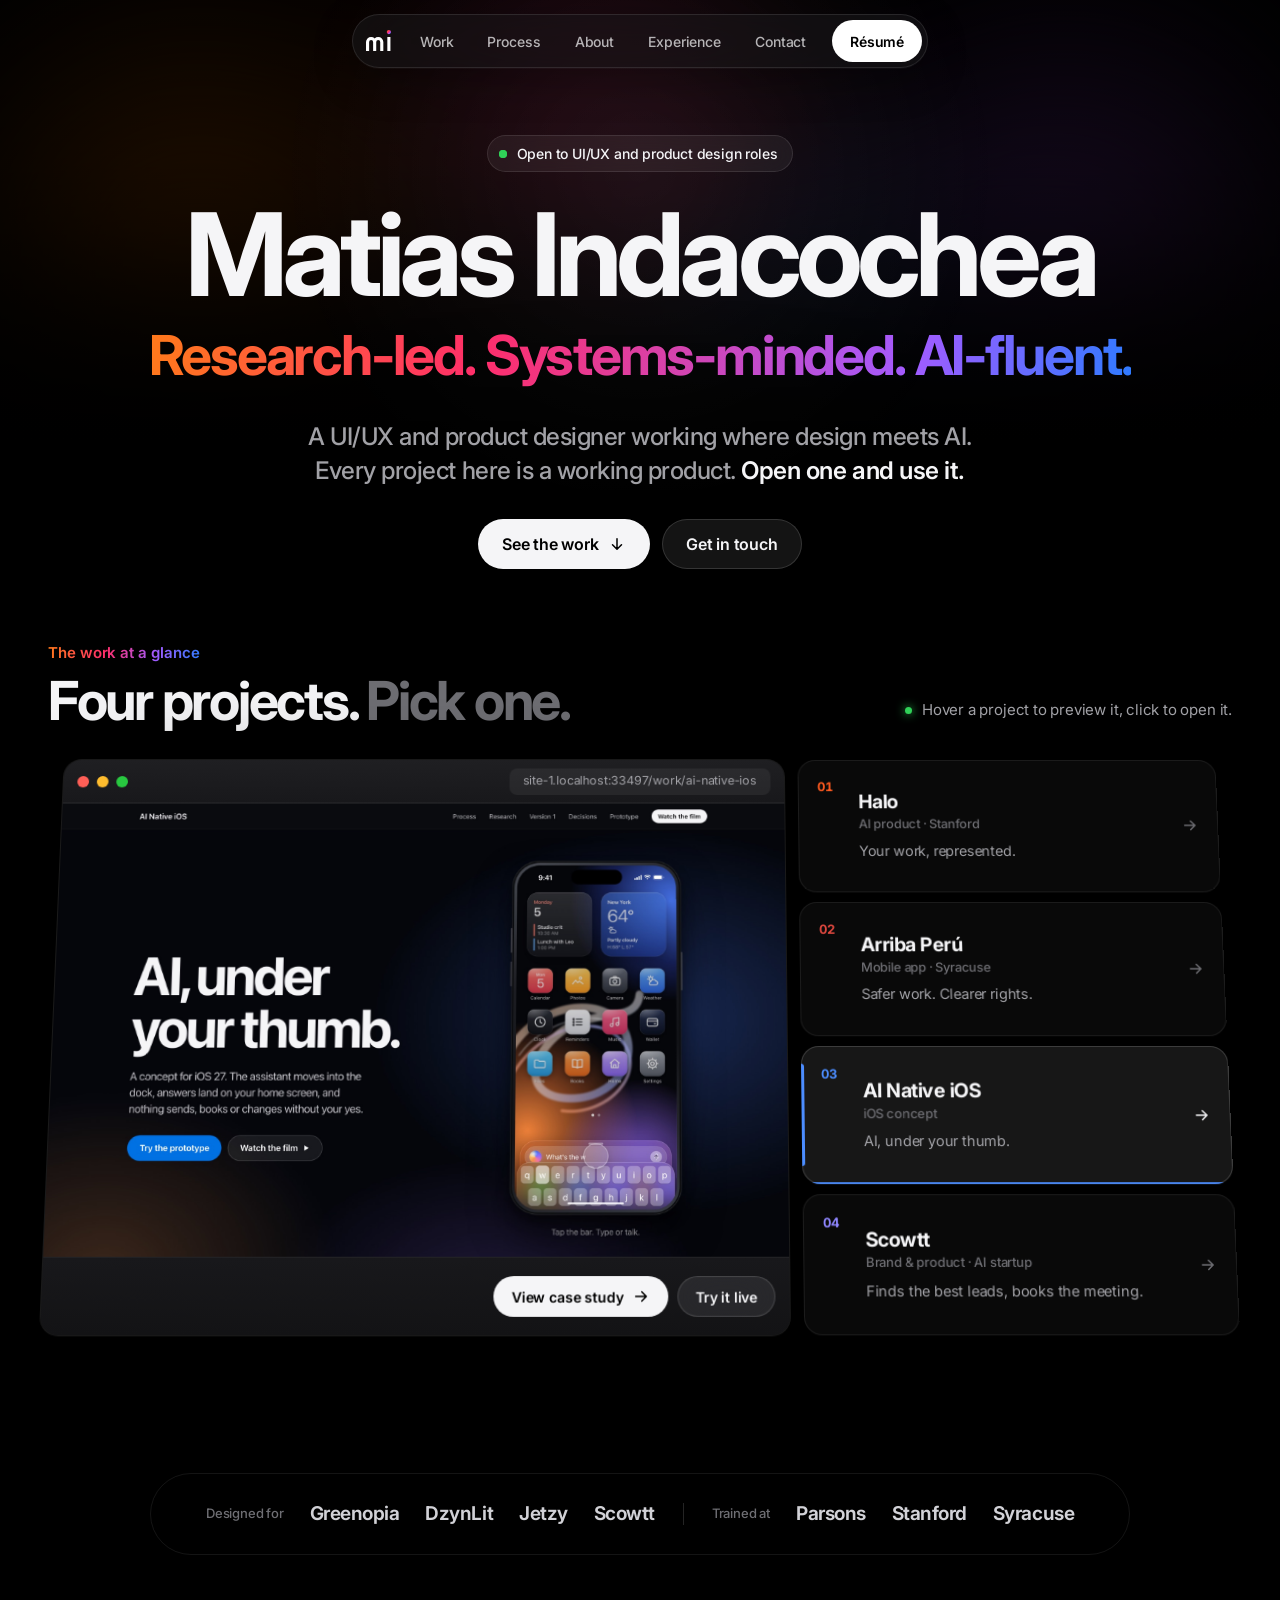
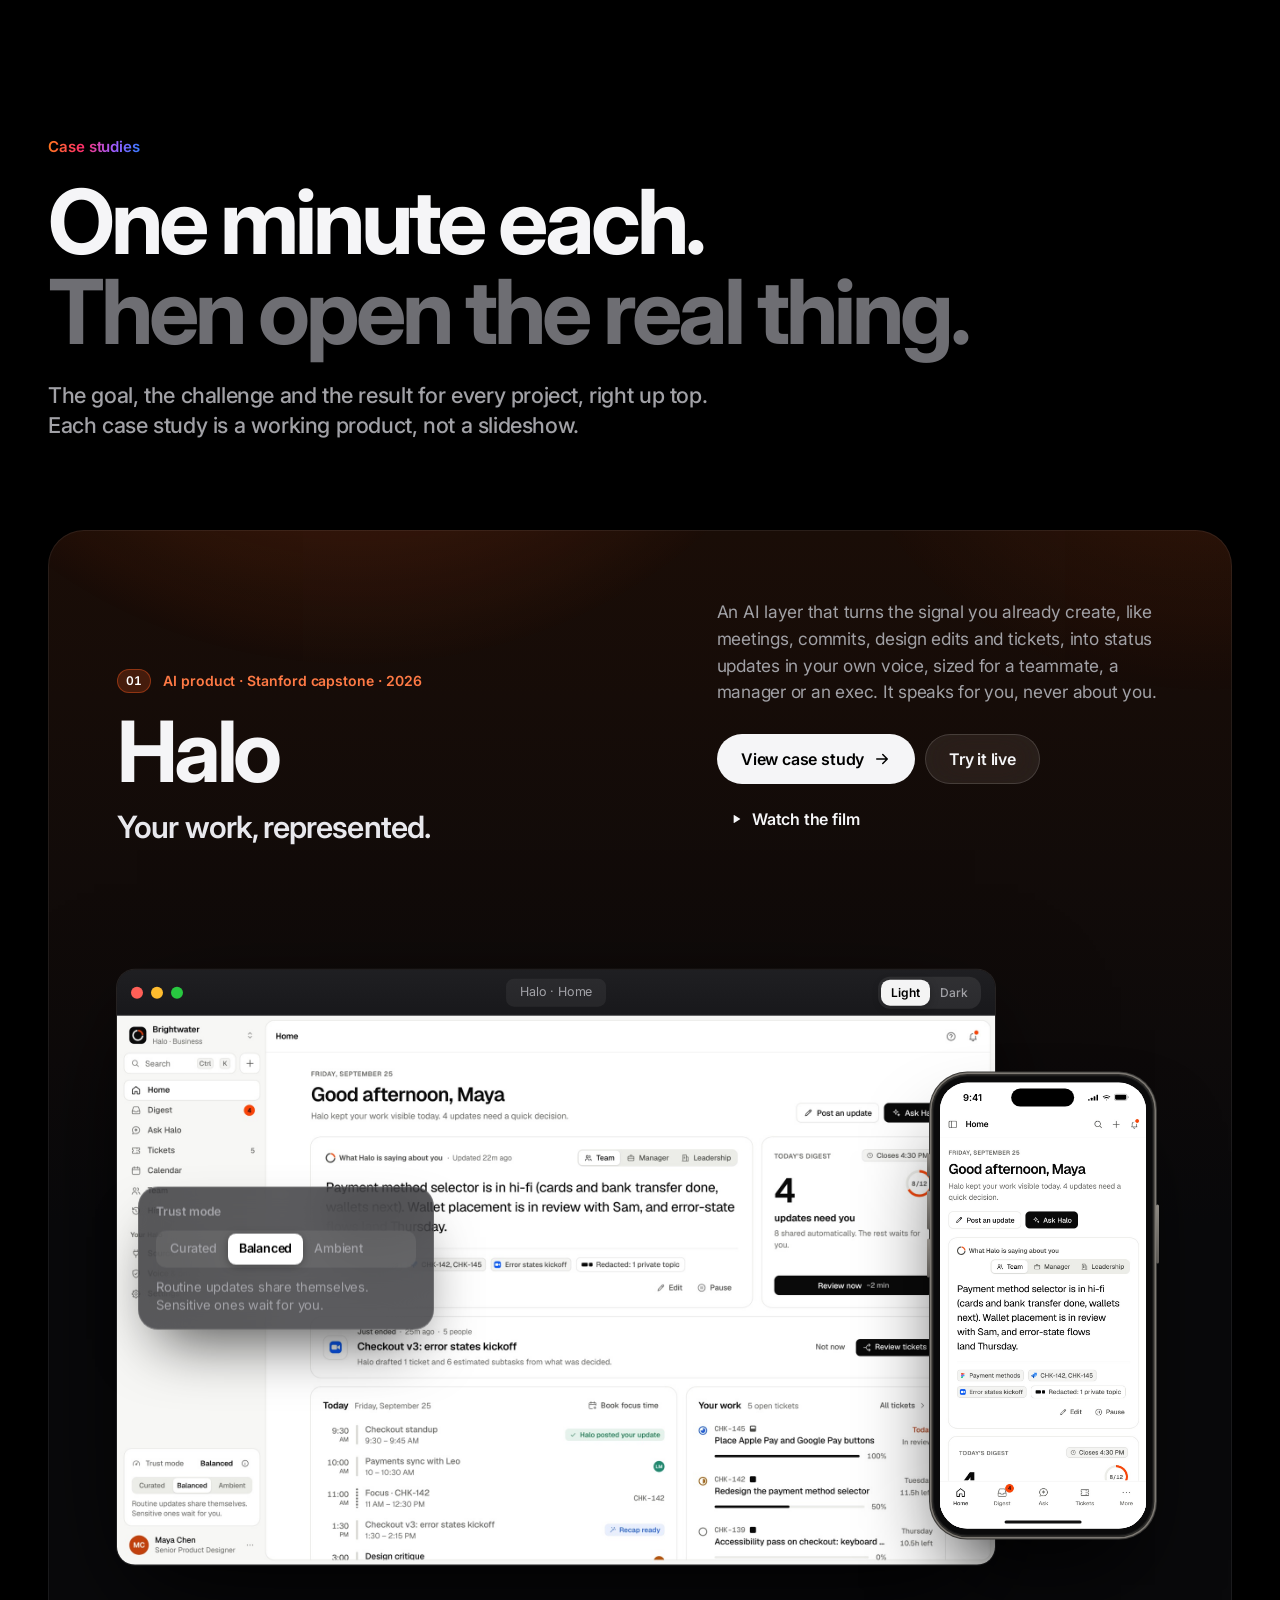
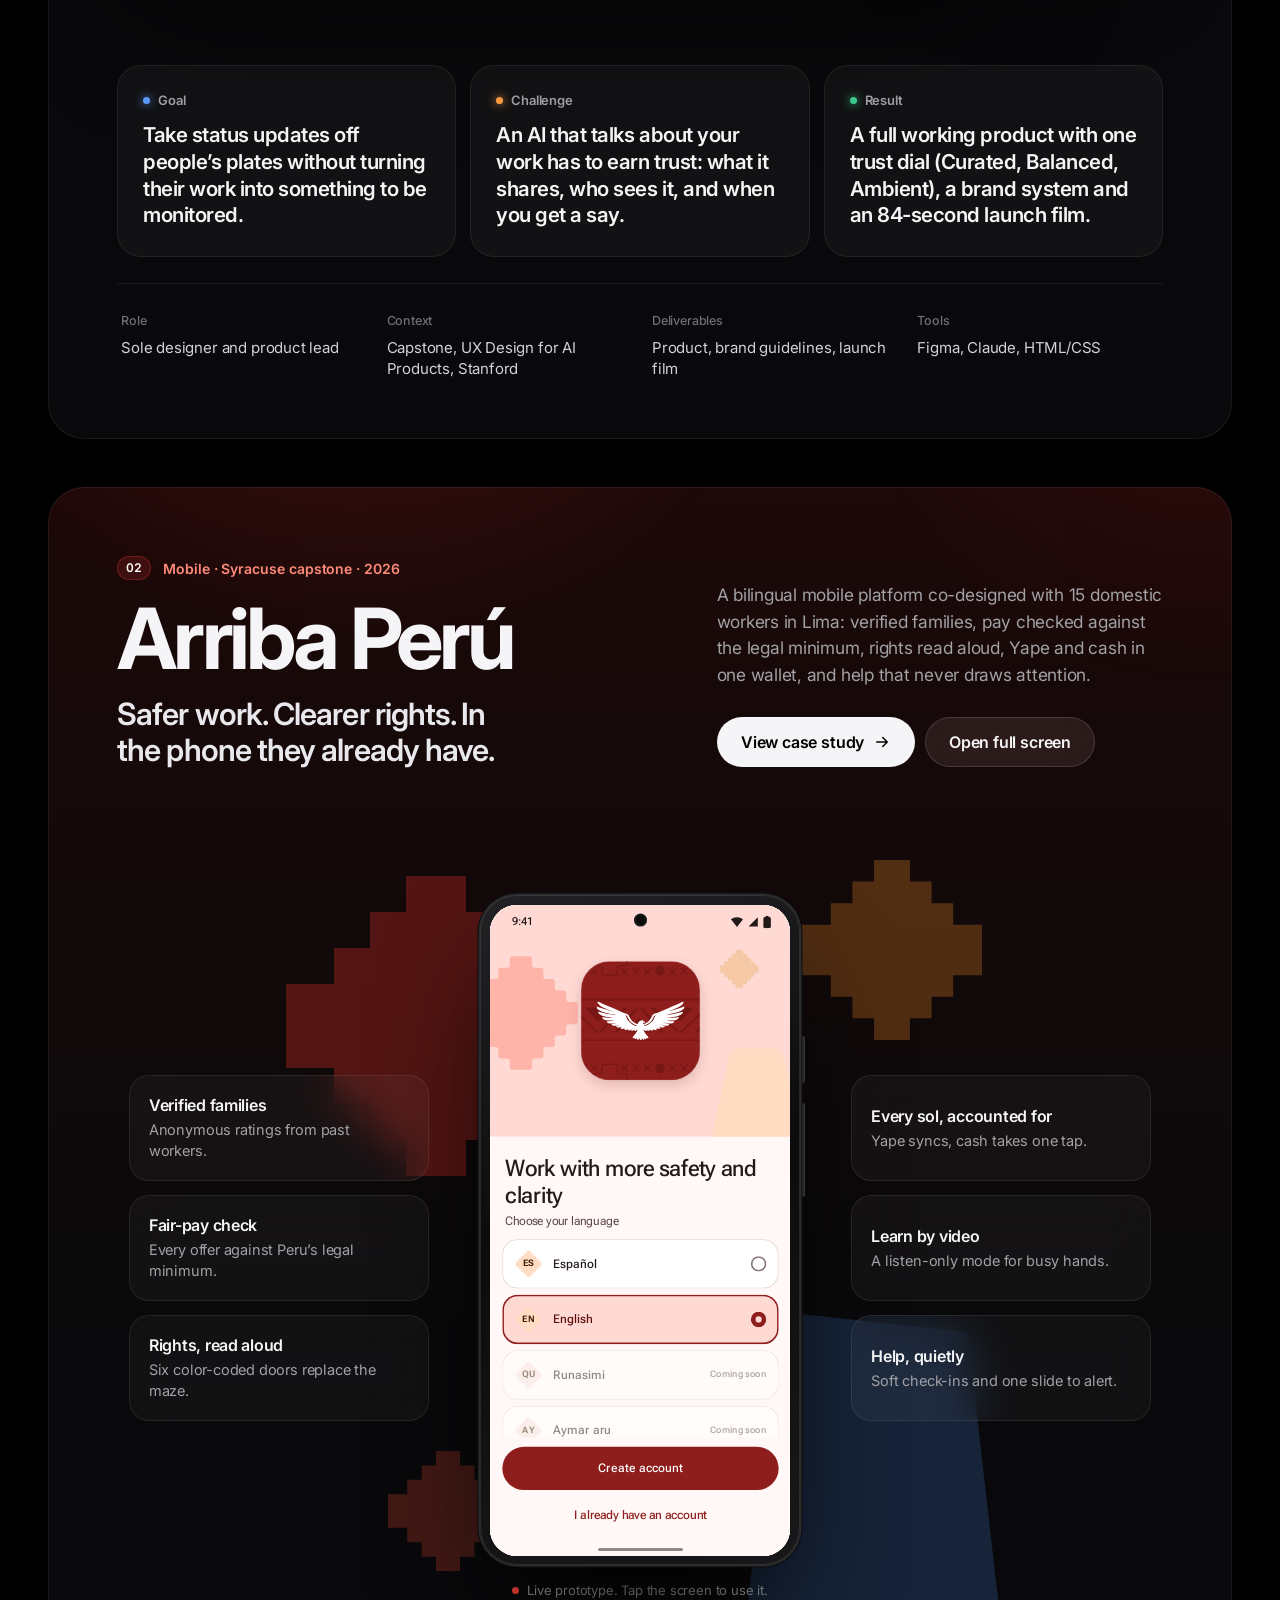
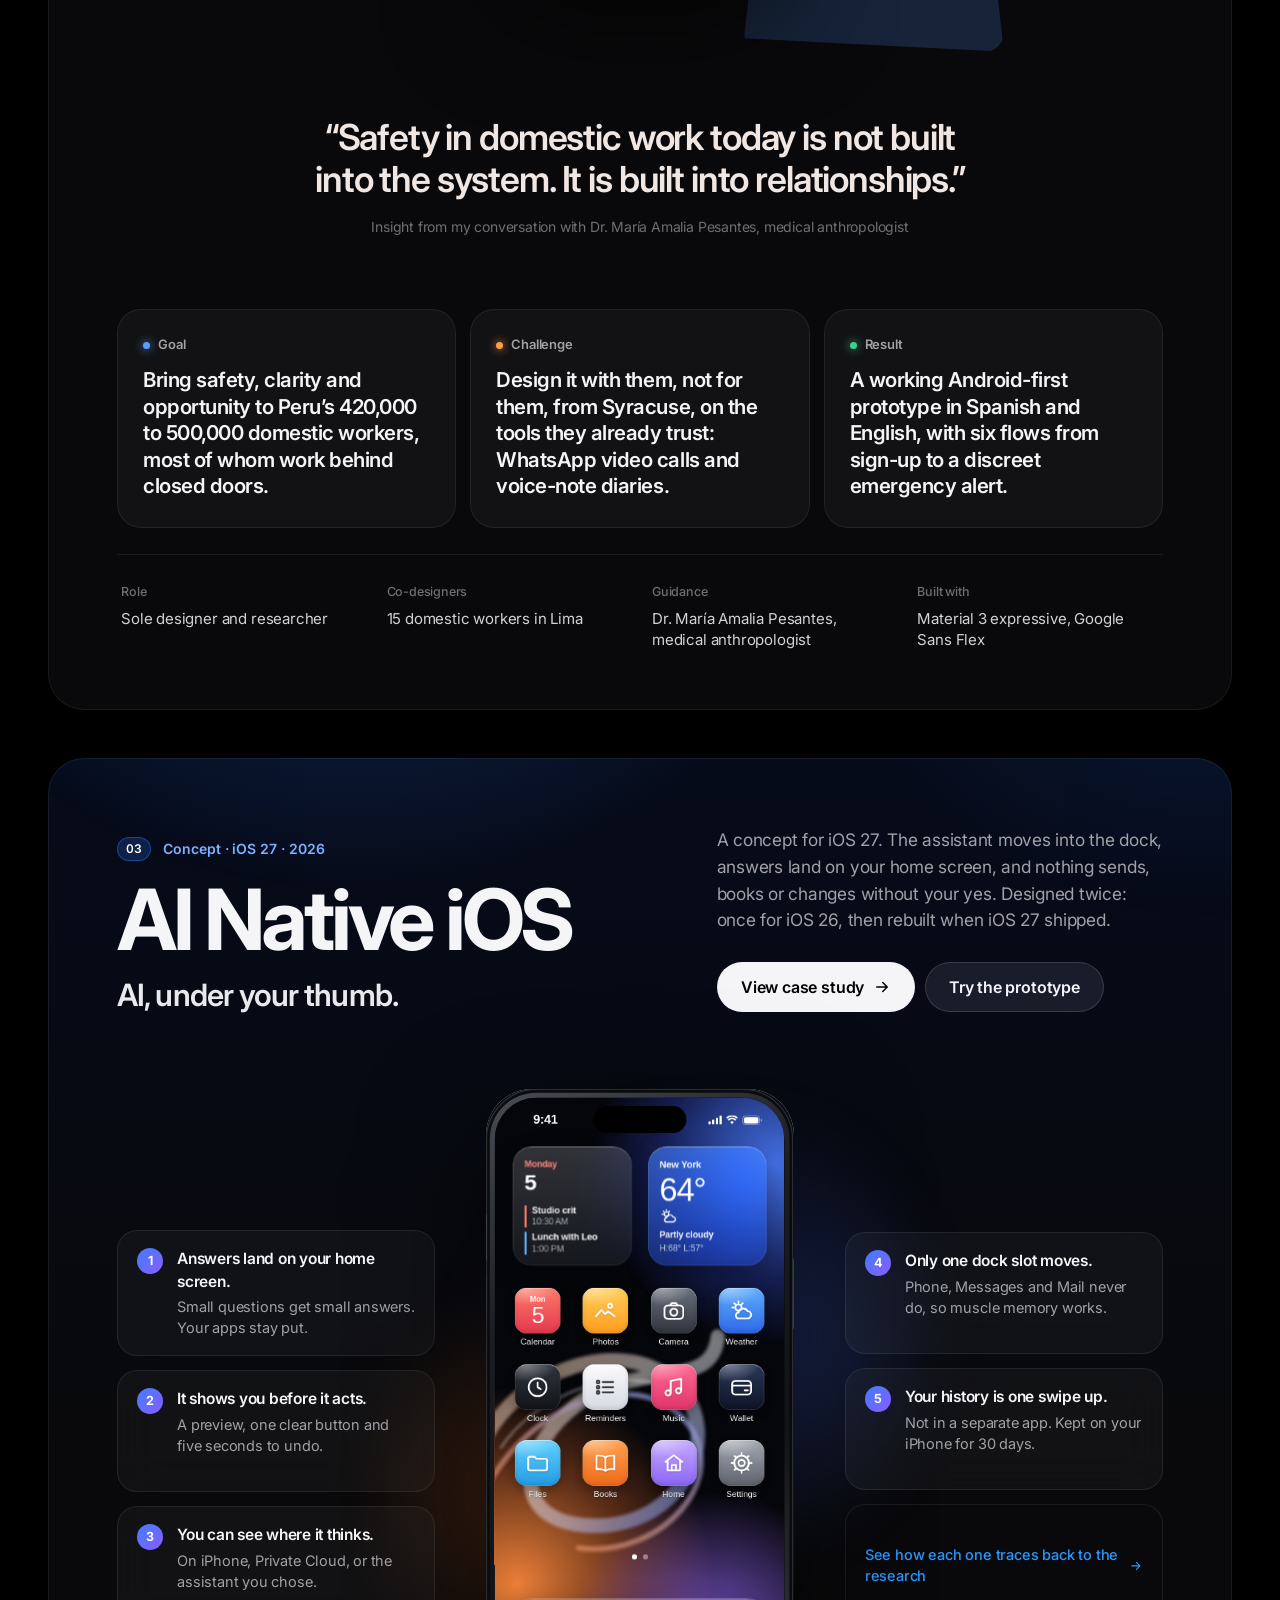
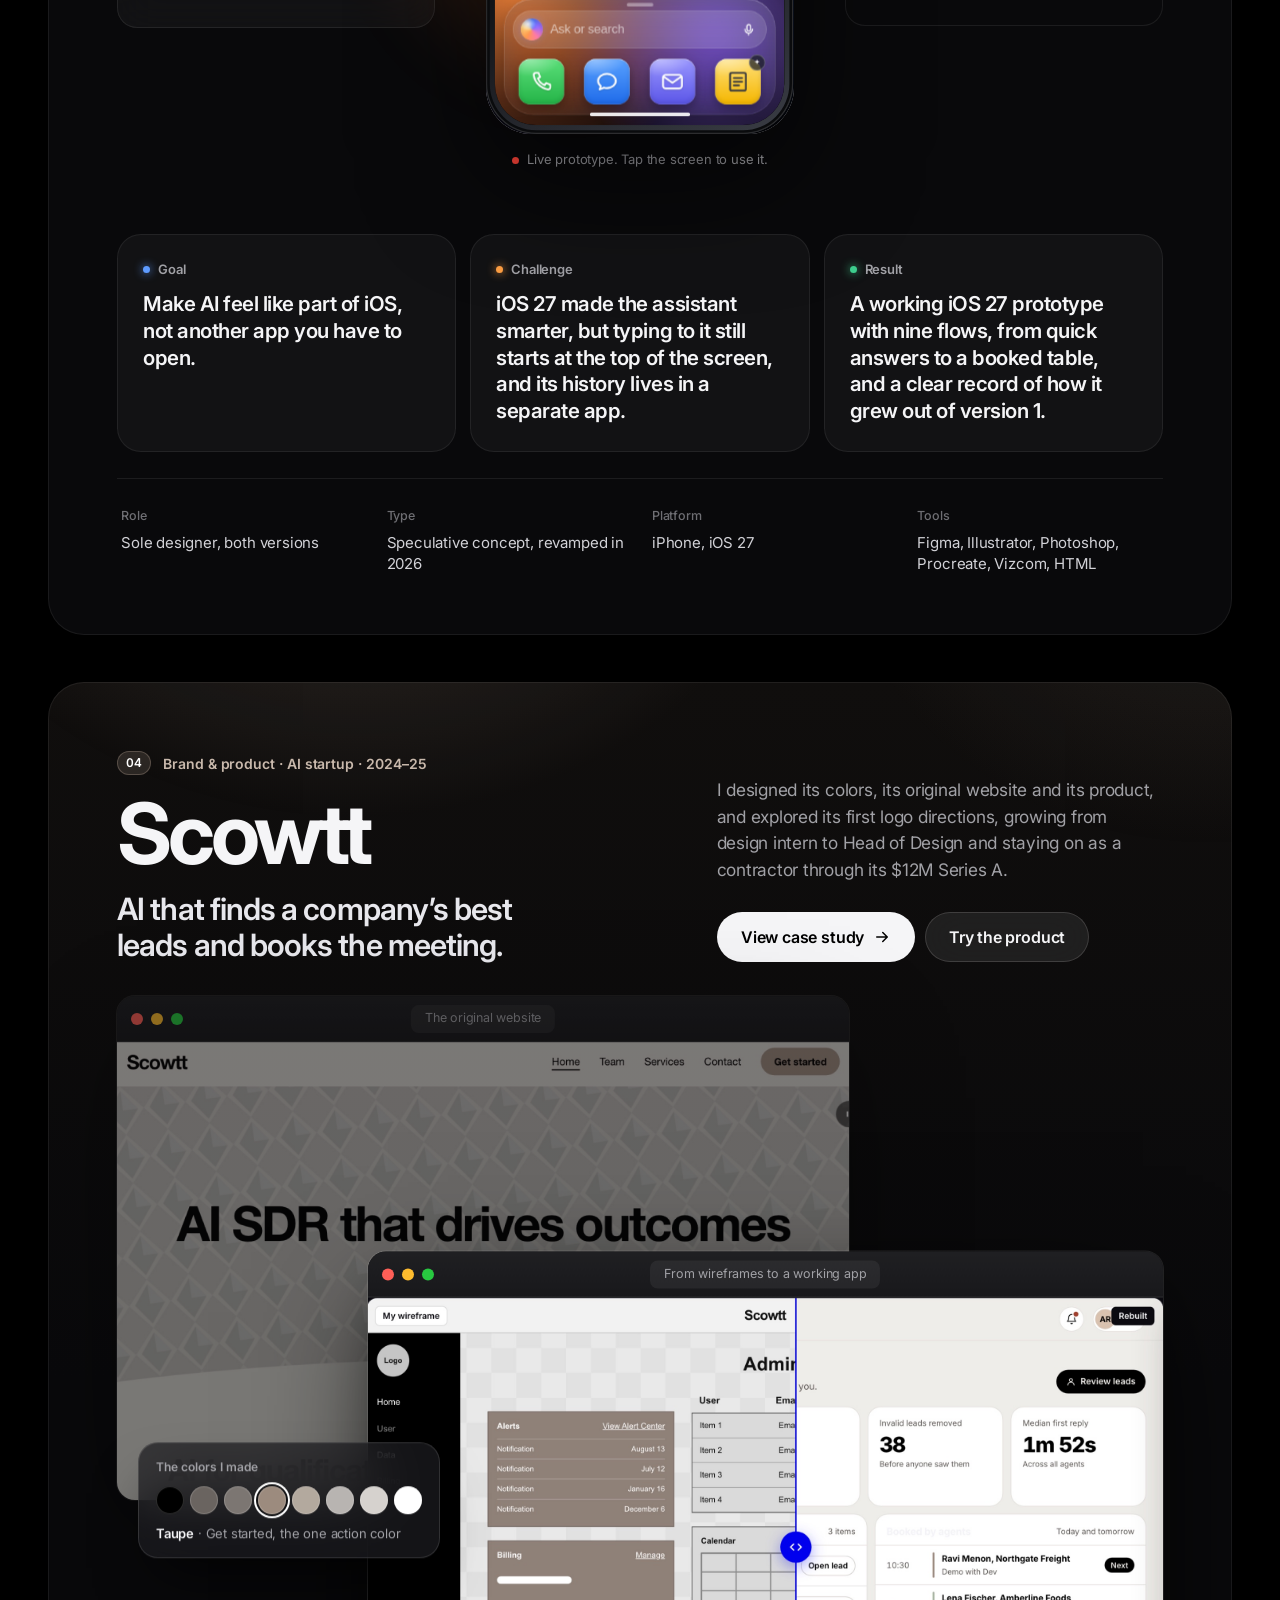
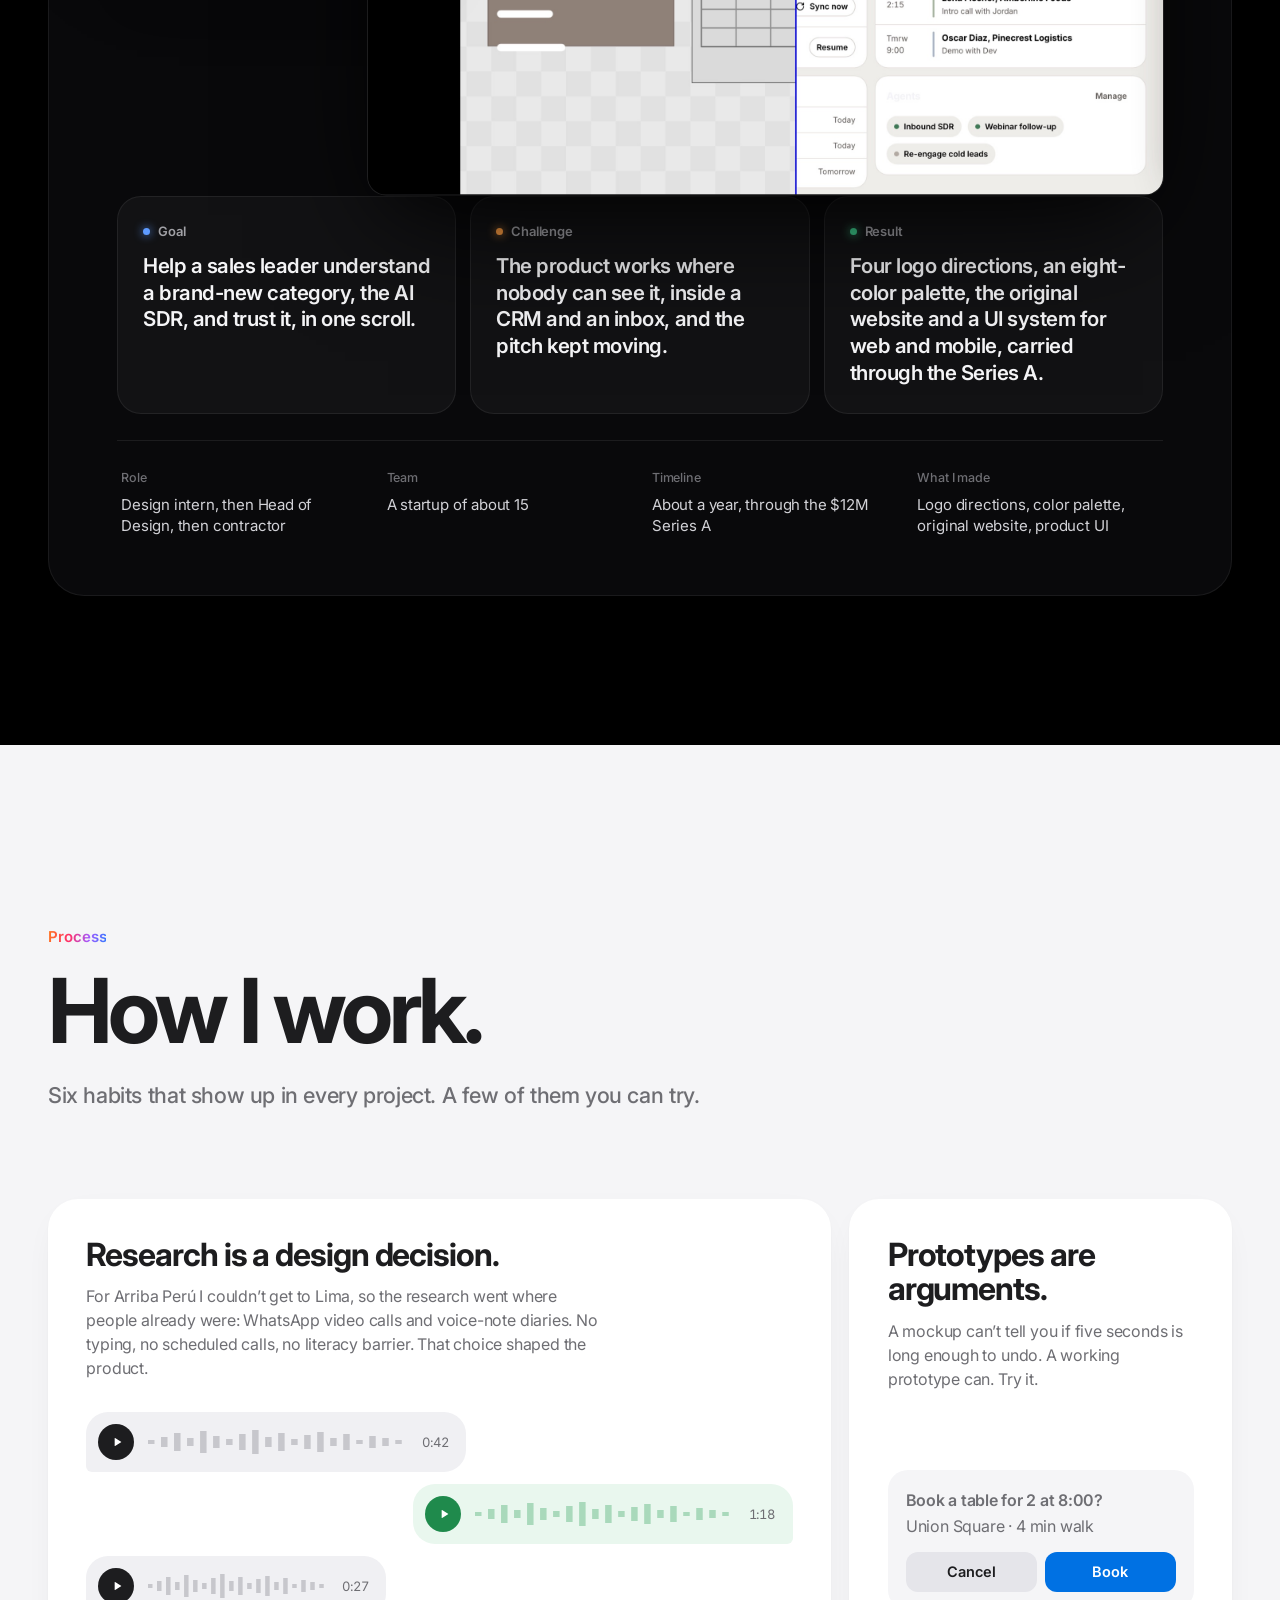
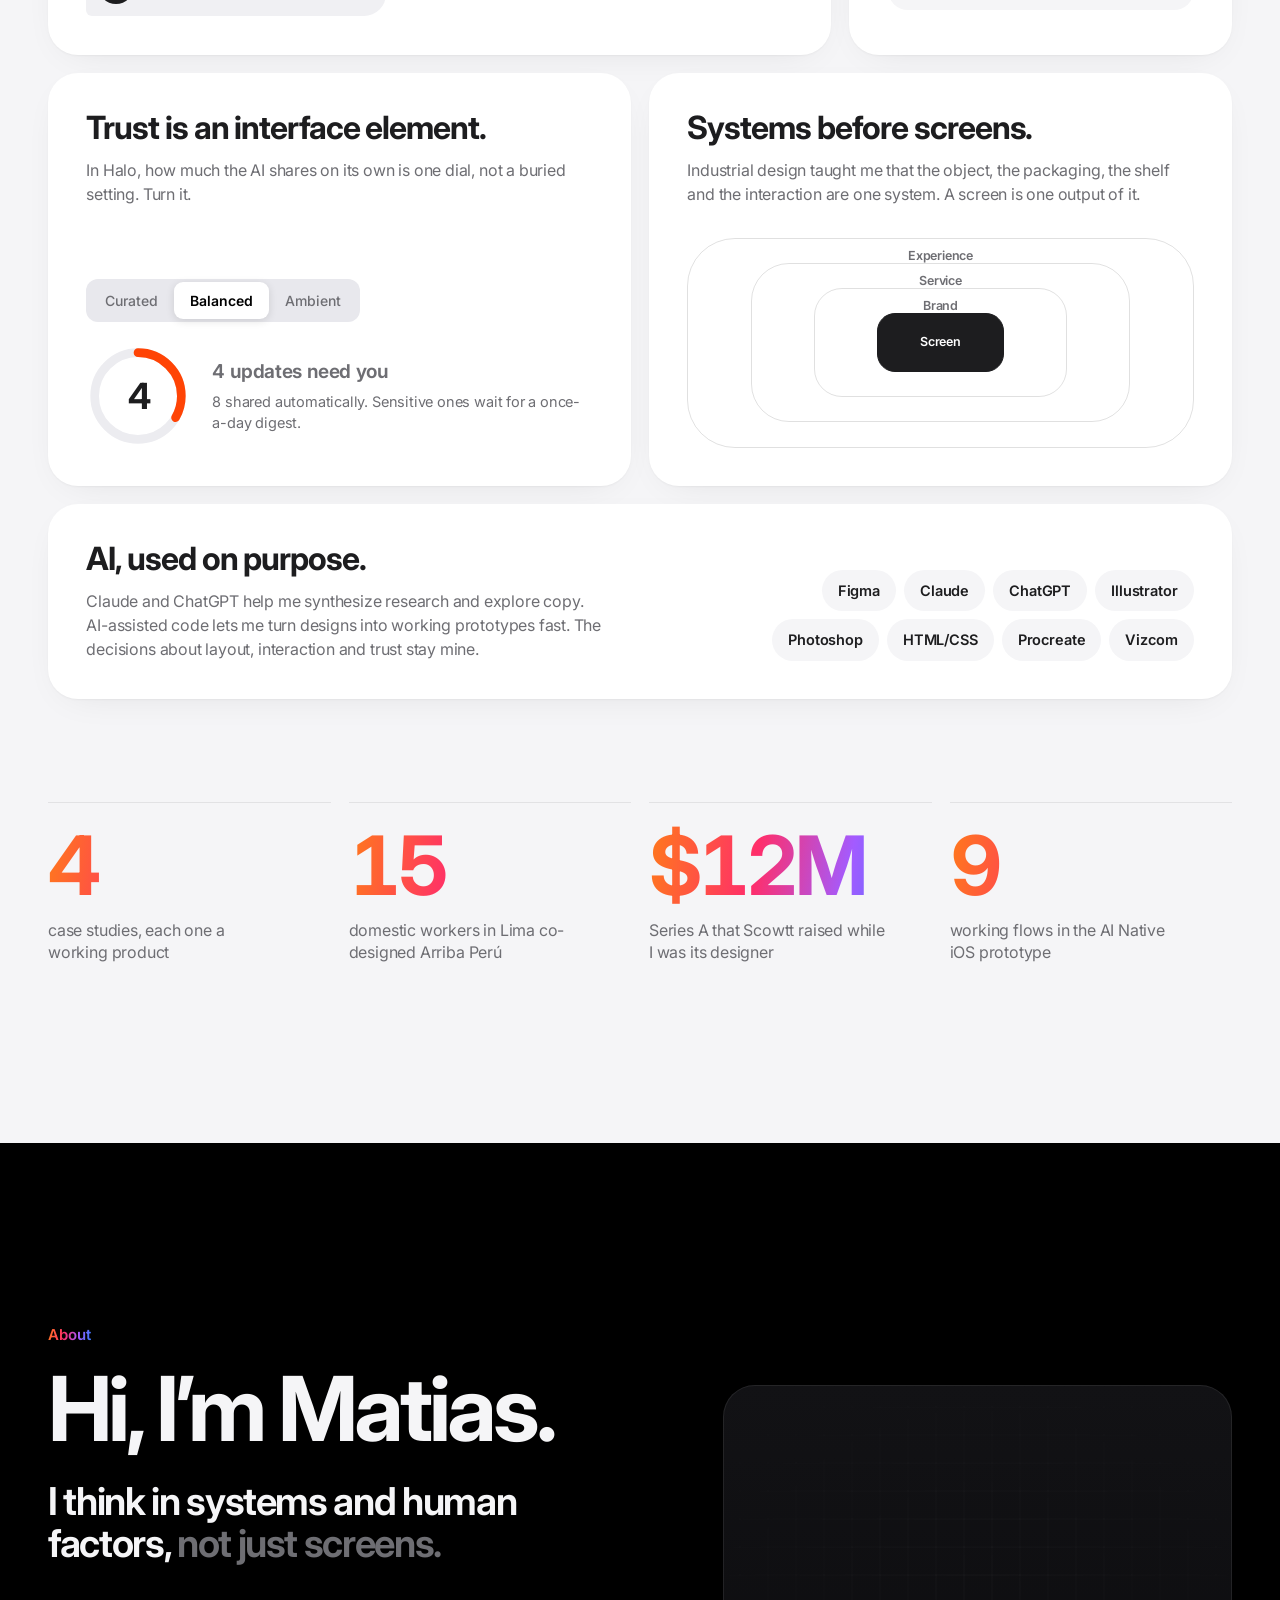
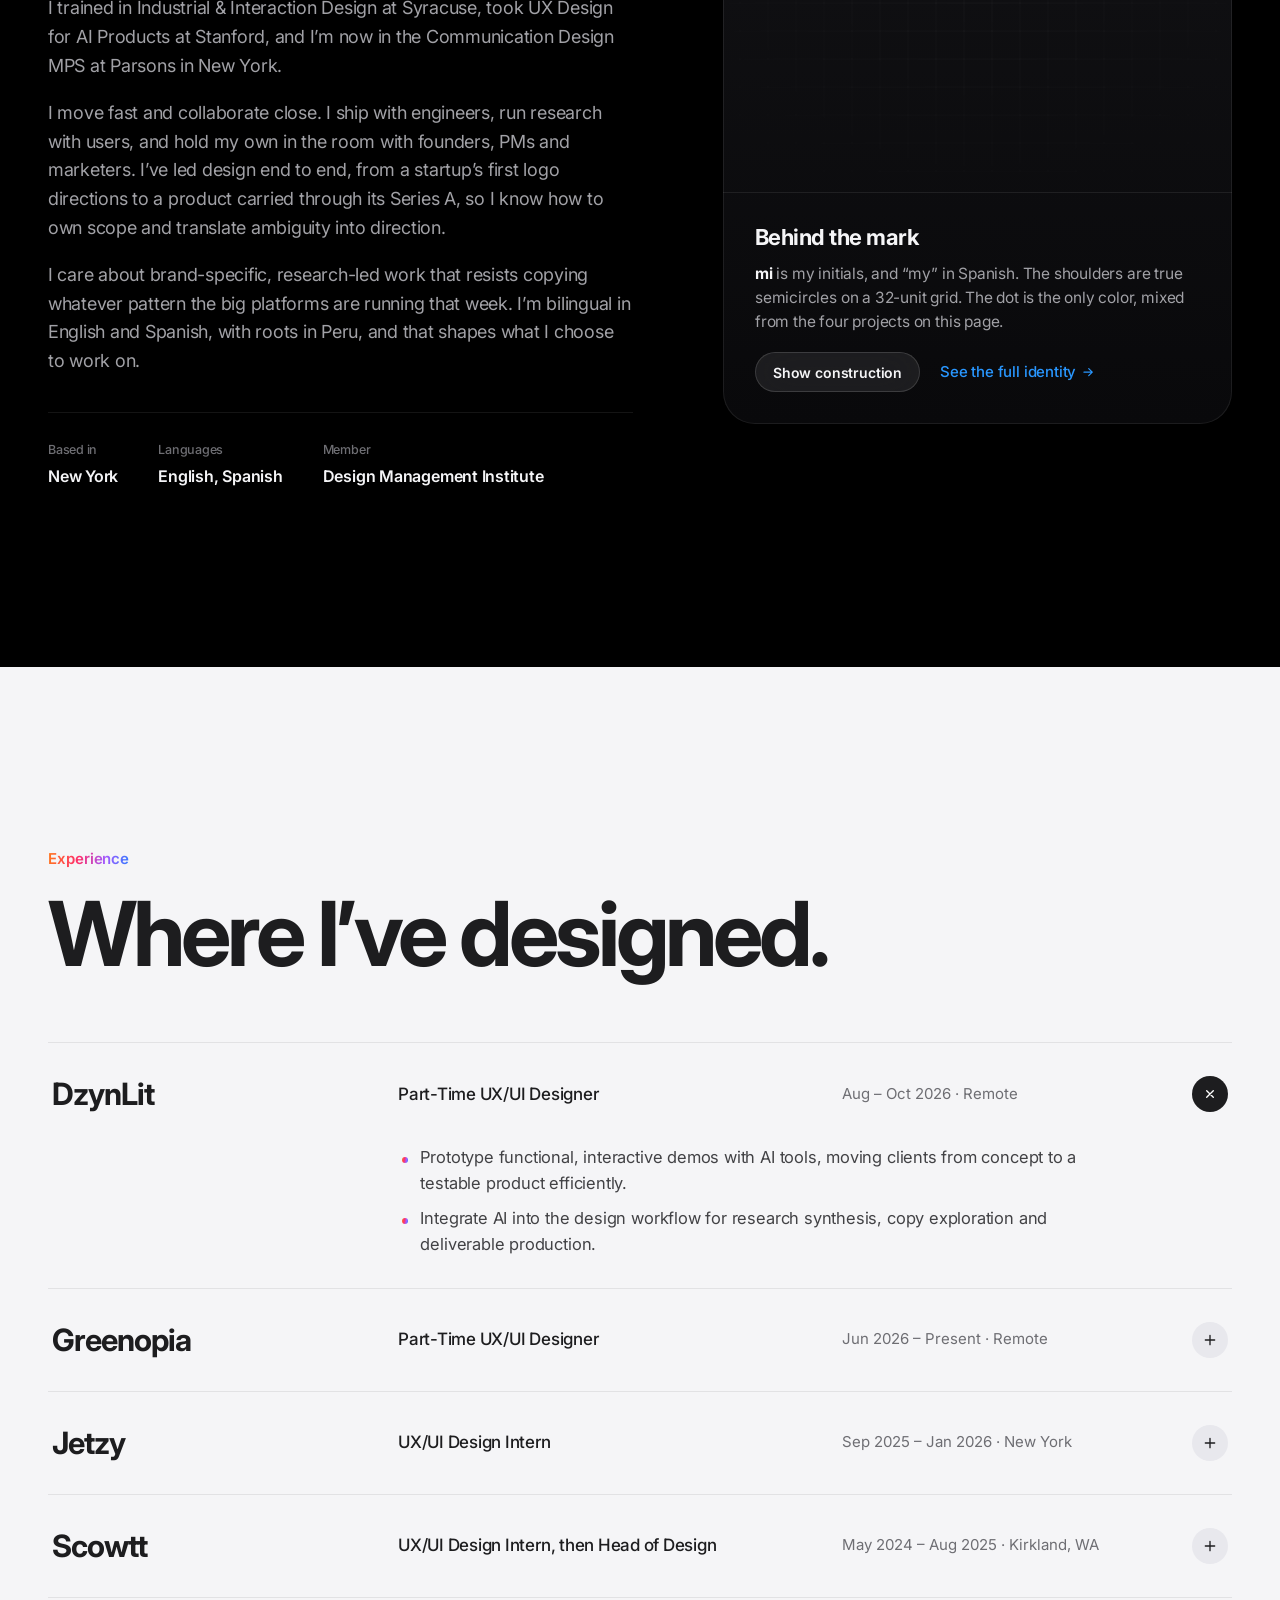
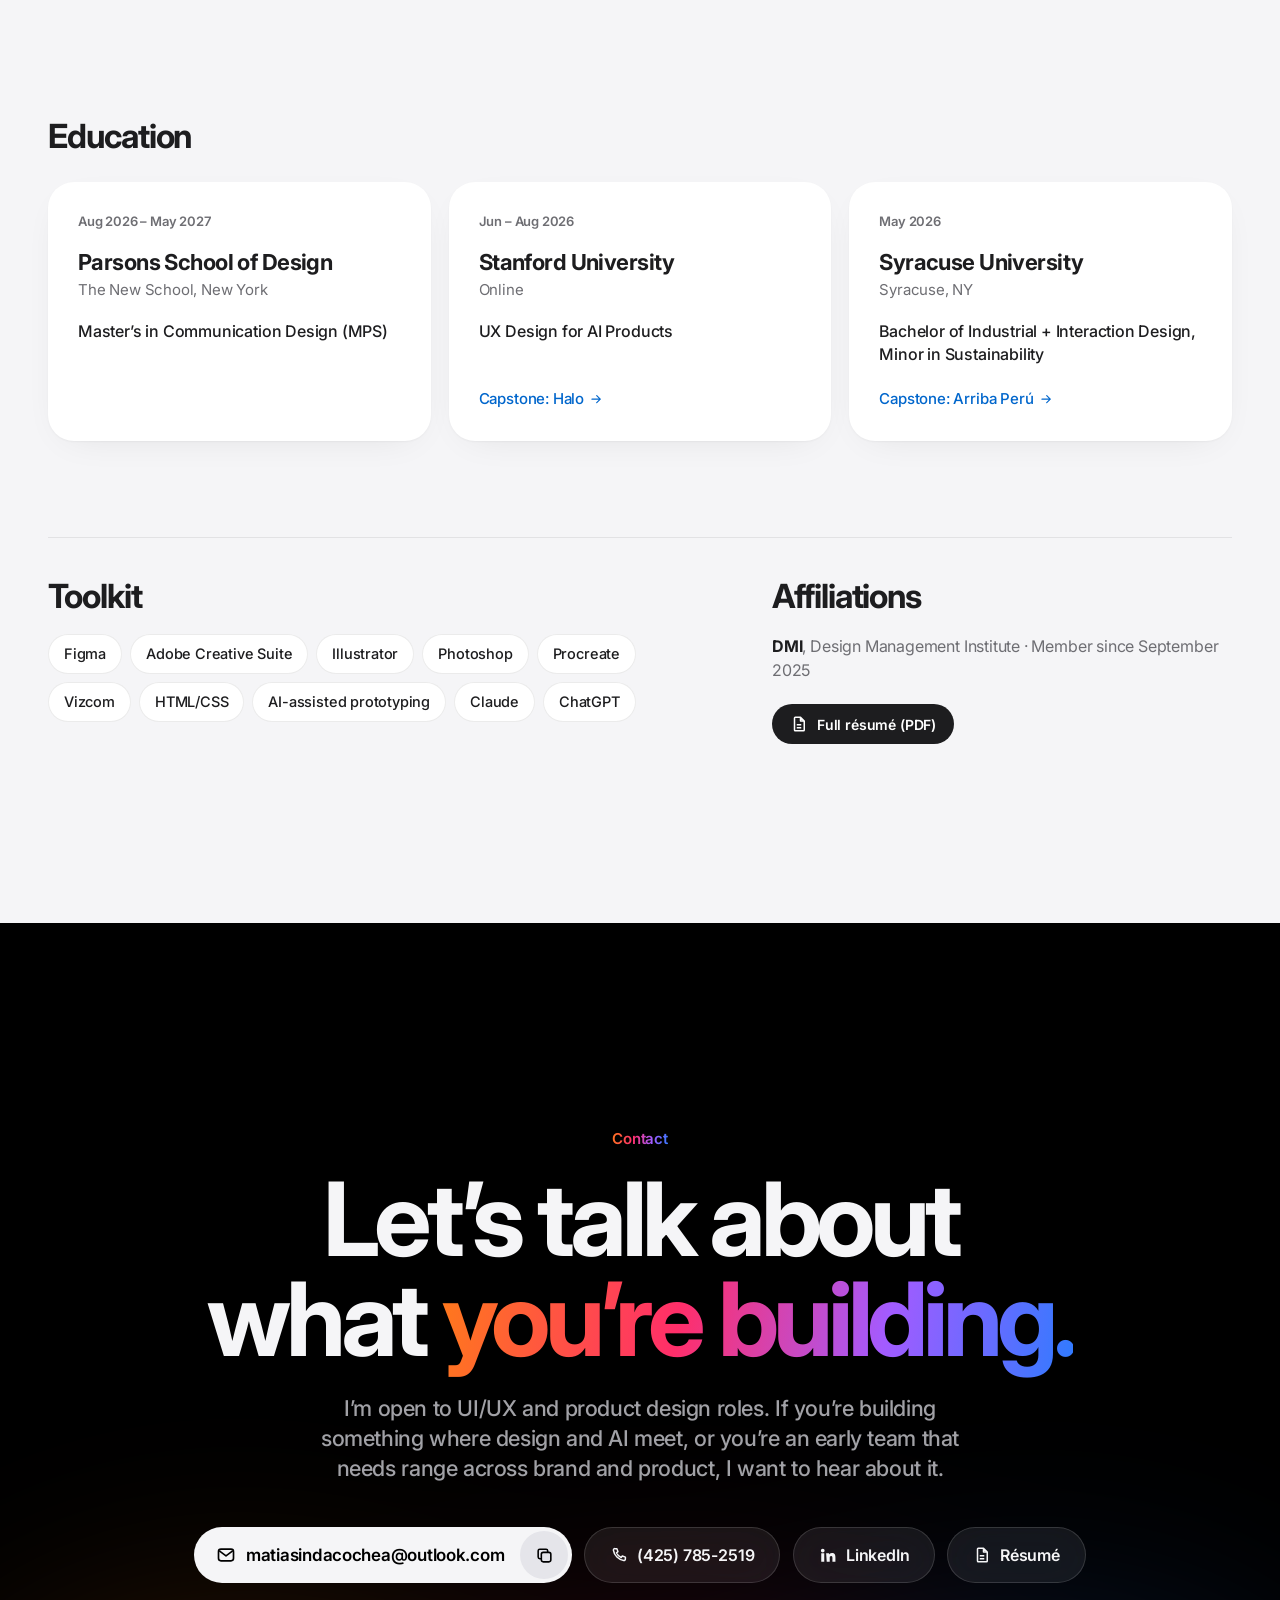
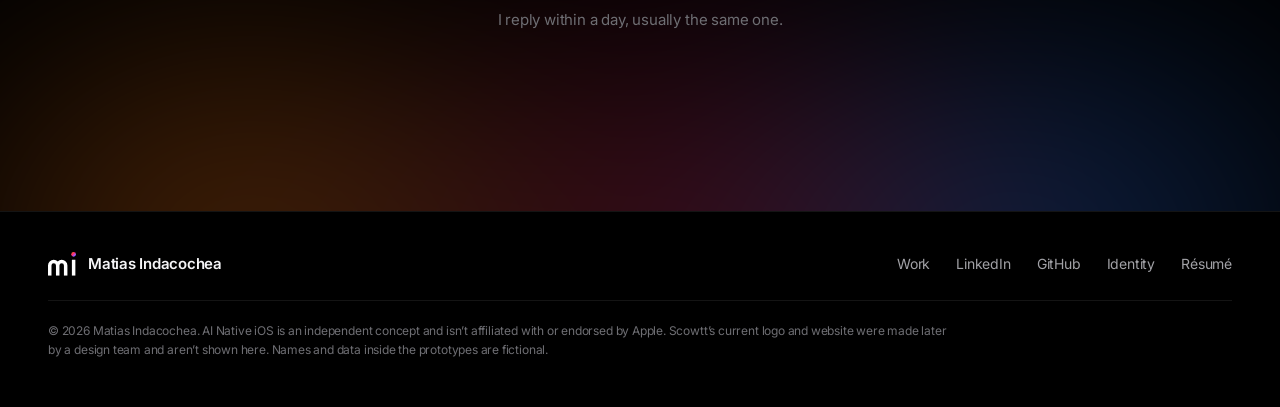
==== commit 1c17bca7: "Move the portfolio to matiasindacochea.com The repo is now Indo1919/portfolio with the custom domain" ====
--- a/index.html
+++ b/index.html
@@ -7,11 +7,13 @@
 <meta name="description" content="Matias Indacochea is a UI/UX and product designer working where design meets AI. Four case studies, each one a working product: Halo, Arriba Perú, AI Native iOS and Scowtt.">
 <meta name="theme-color" content="#000000">
 <meta name="color-scheme" content="dark light">
+<link rel="canonical" href="https://matiasindacochea.com/">
 
 <meta property="og:type" content="website">
+<meta property="og:url" content="https://matiasindacochea.com/">
 <meta property="og:title" content="Matias Indacochea · UI/UX & Product Designer">
 <meta property="og:description" content="Research-led, systems-minded, AI-fluent UI/UX and product designer. Four case studies, each one a working product you can open and use.">
-<meta property="og:image" content="assets/img/og-image.png">
+<meta property="og:image" content="https://matiasindacochea.com/assets/img/og-image.png">
 <meta property="og:image:width" content="1200">
 <meta property="og:image:height" content="630">
 <meta name="twitter:card" content="summary_large_image">
@@ -39,6 +41,7 @@
   "@type": "Person",
   "name": "Matias Indacochea",
   "jobTitle": "UI/UX & Product Designer",
+  "url": "https://matiasindacochea.com/",
   "email": "mailto:matiasindacochea@outlook.com",
   "telephone": "+1-425-785-2519",
   "sameAs": ["https://www.linkedin.com/in/matias-indacochea-104a54250/", "https://github.com/Indo1919"],
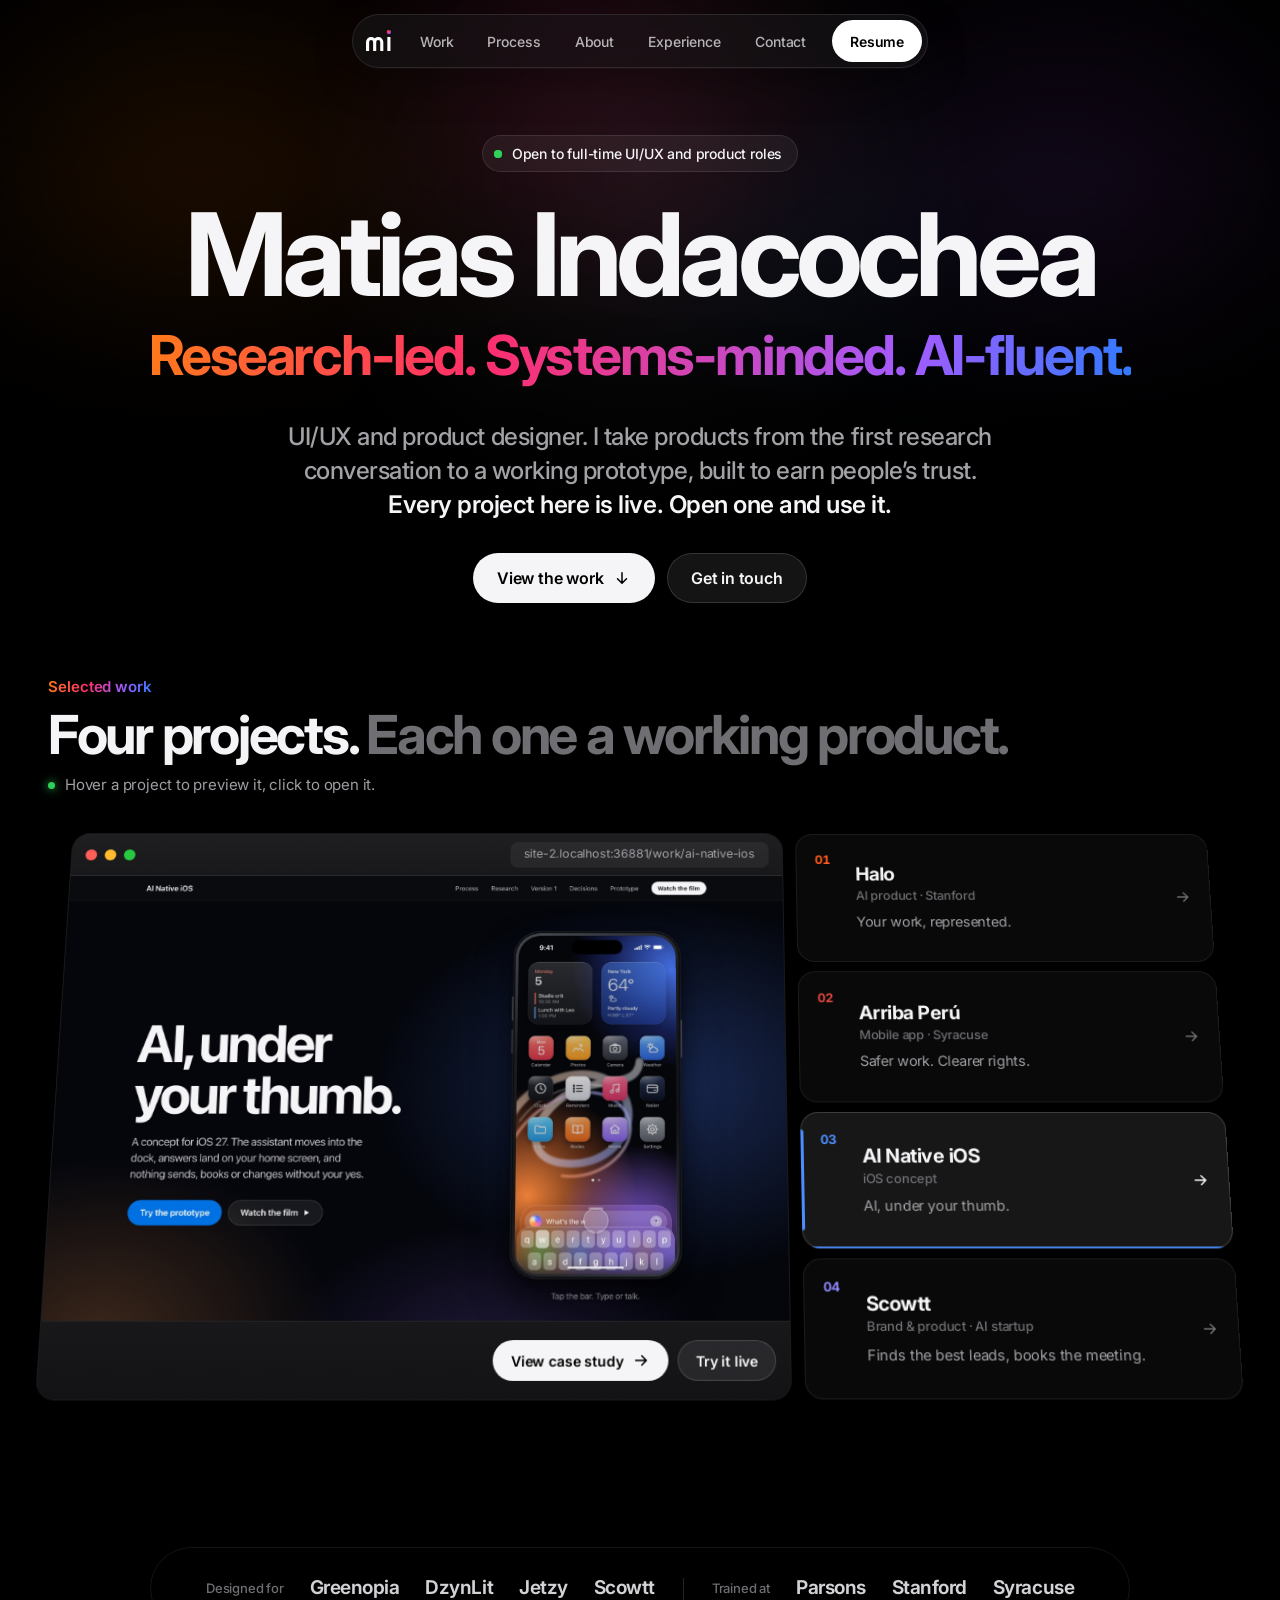
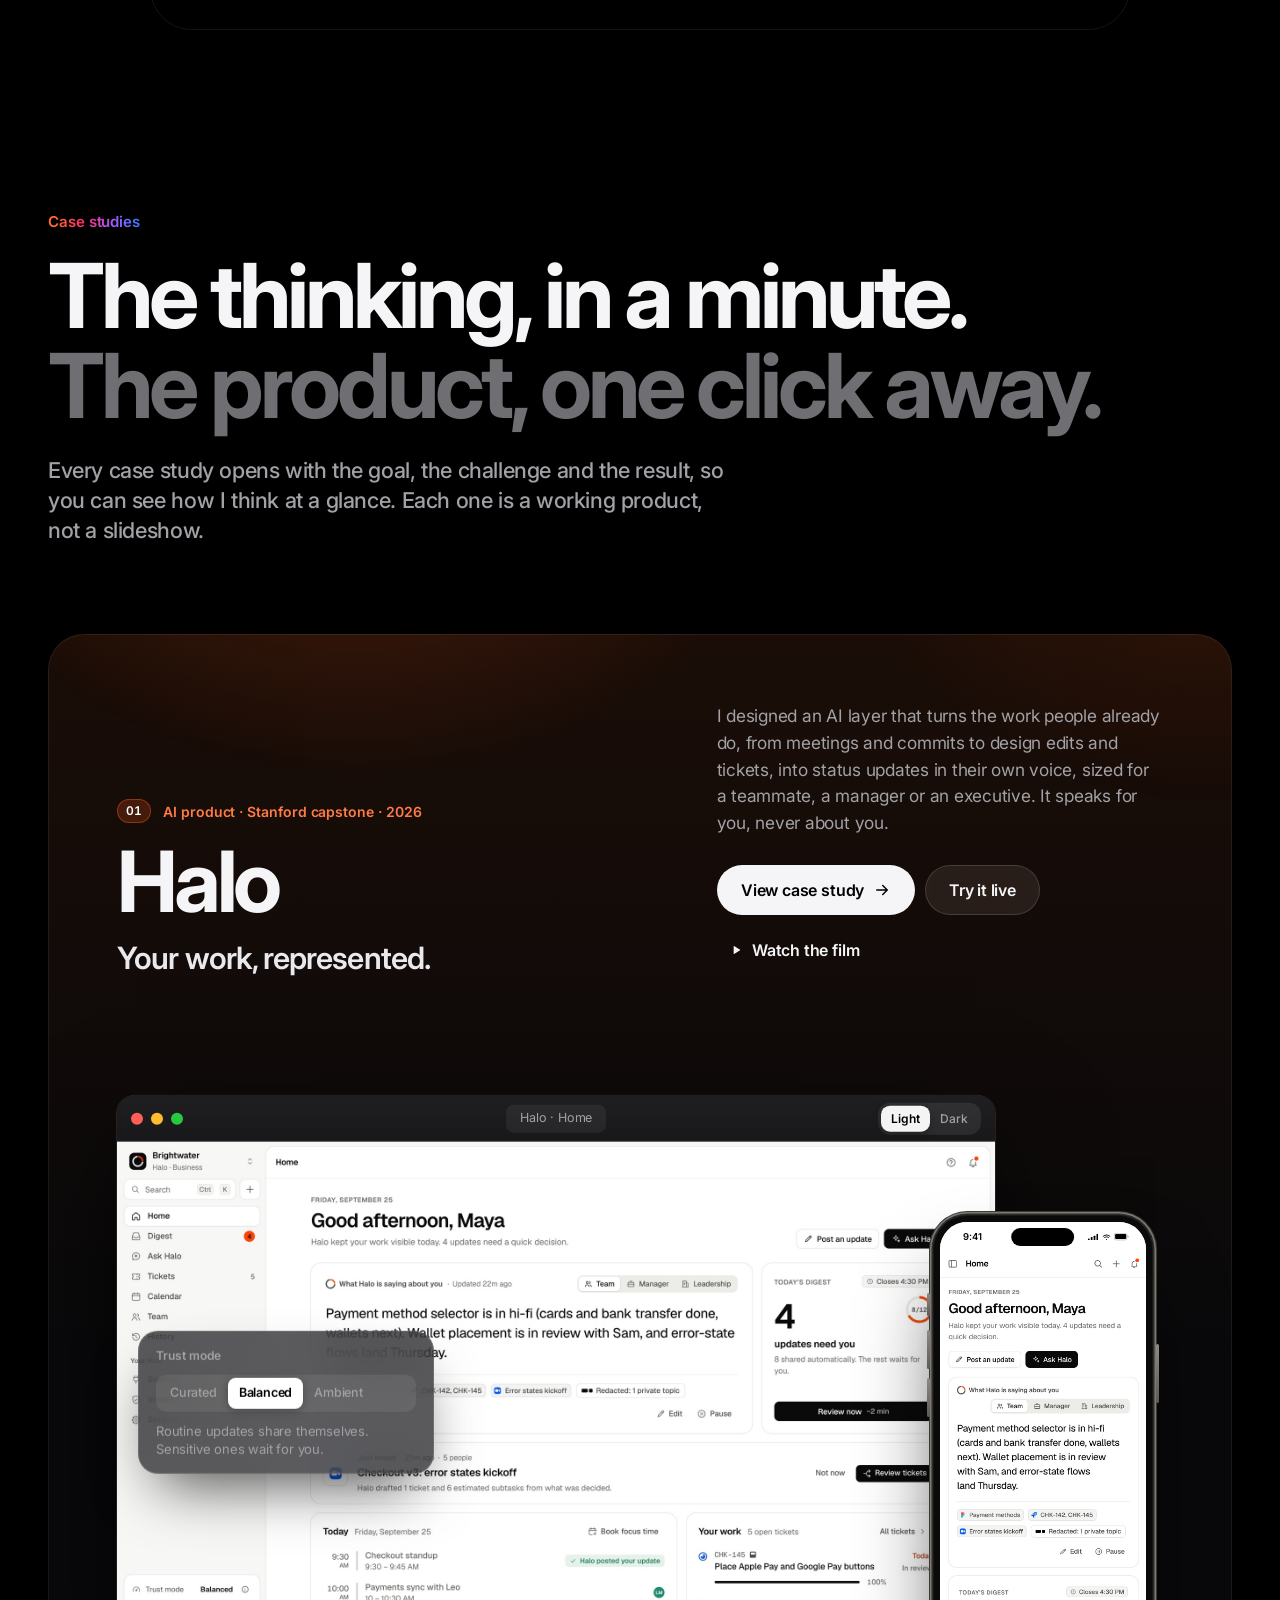
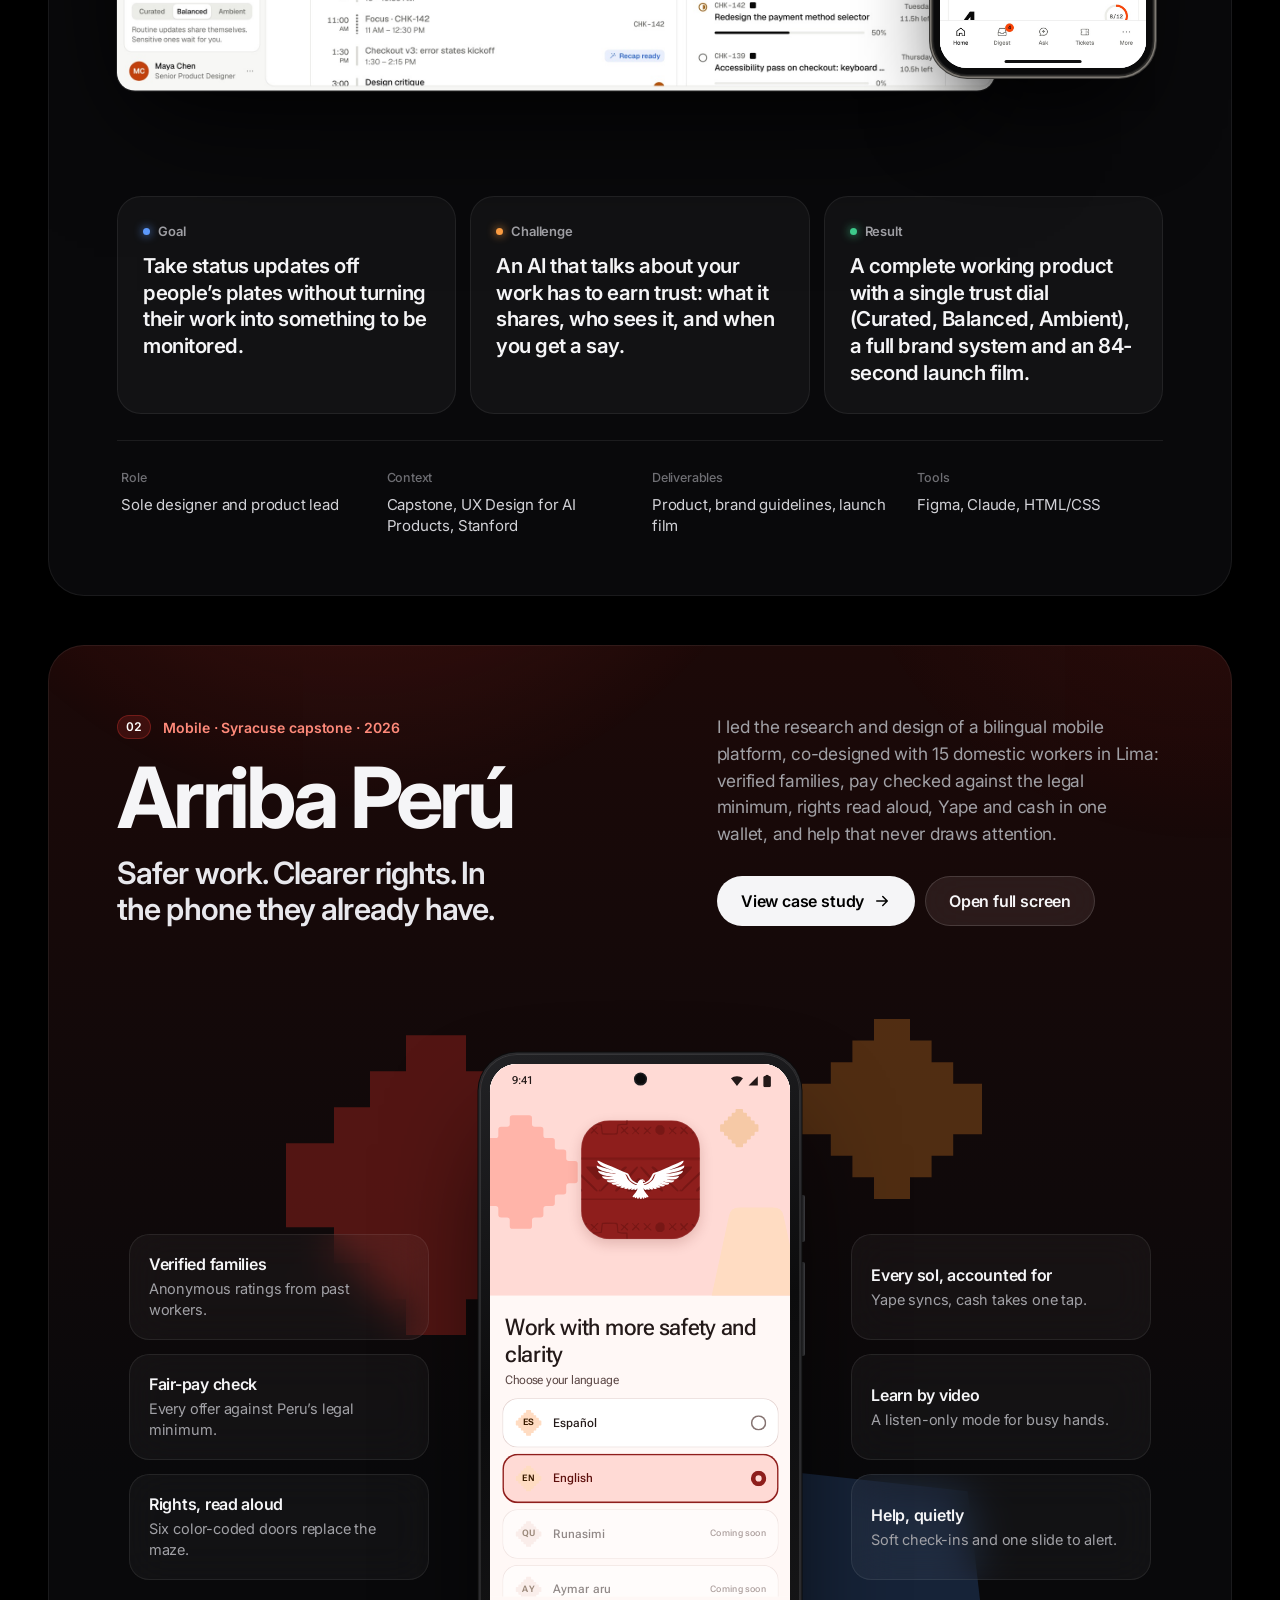
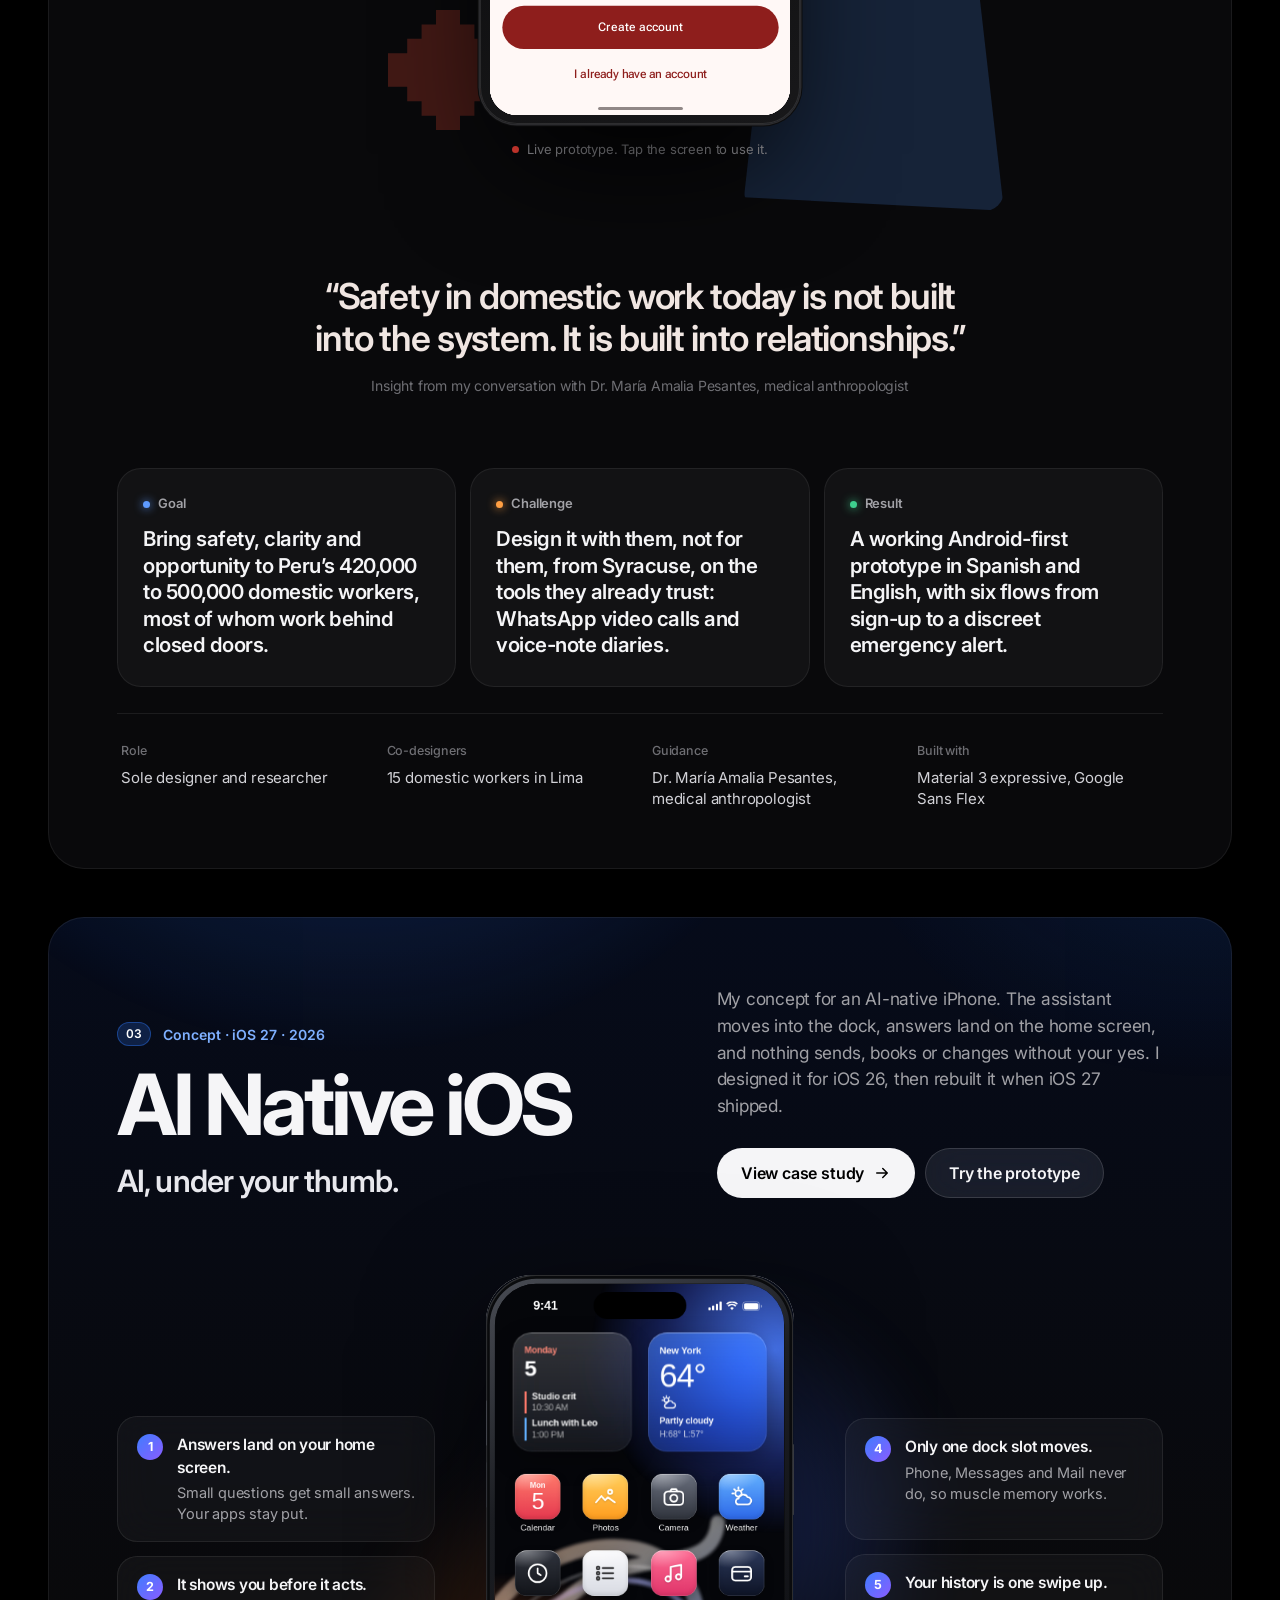
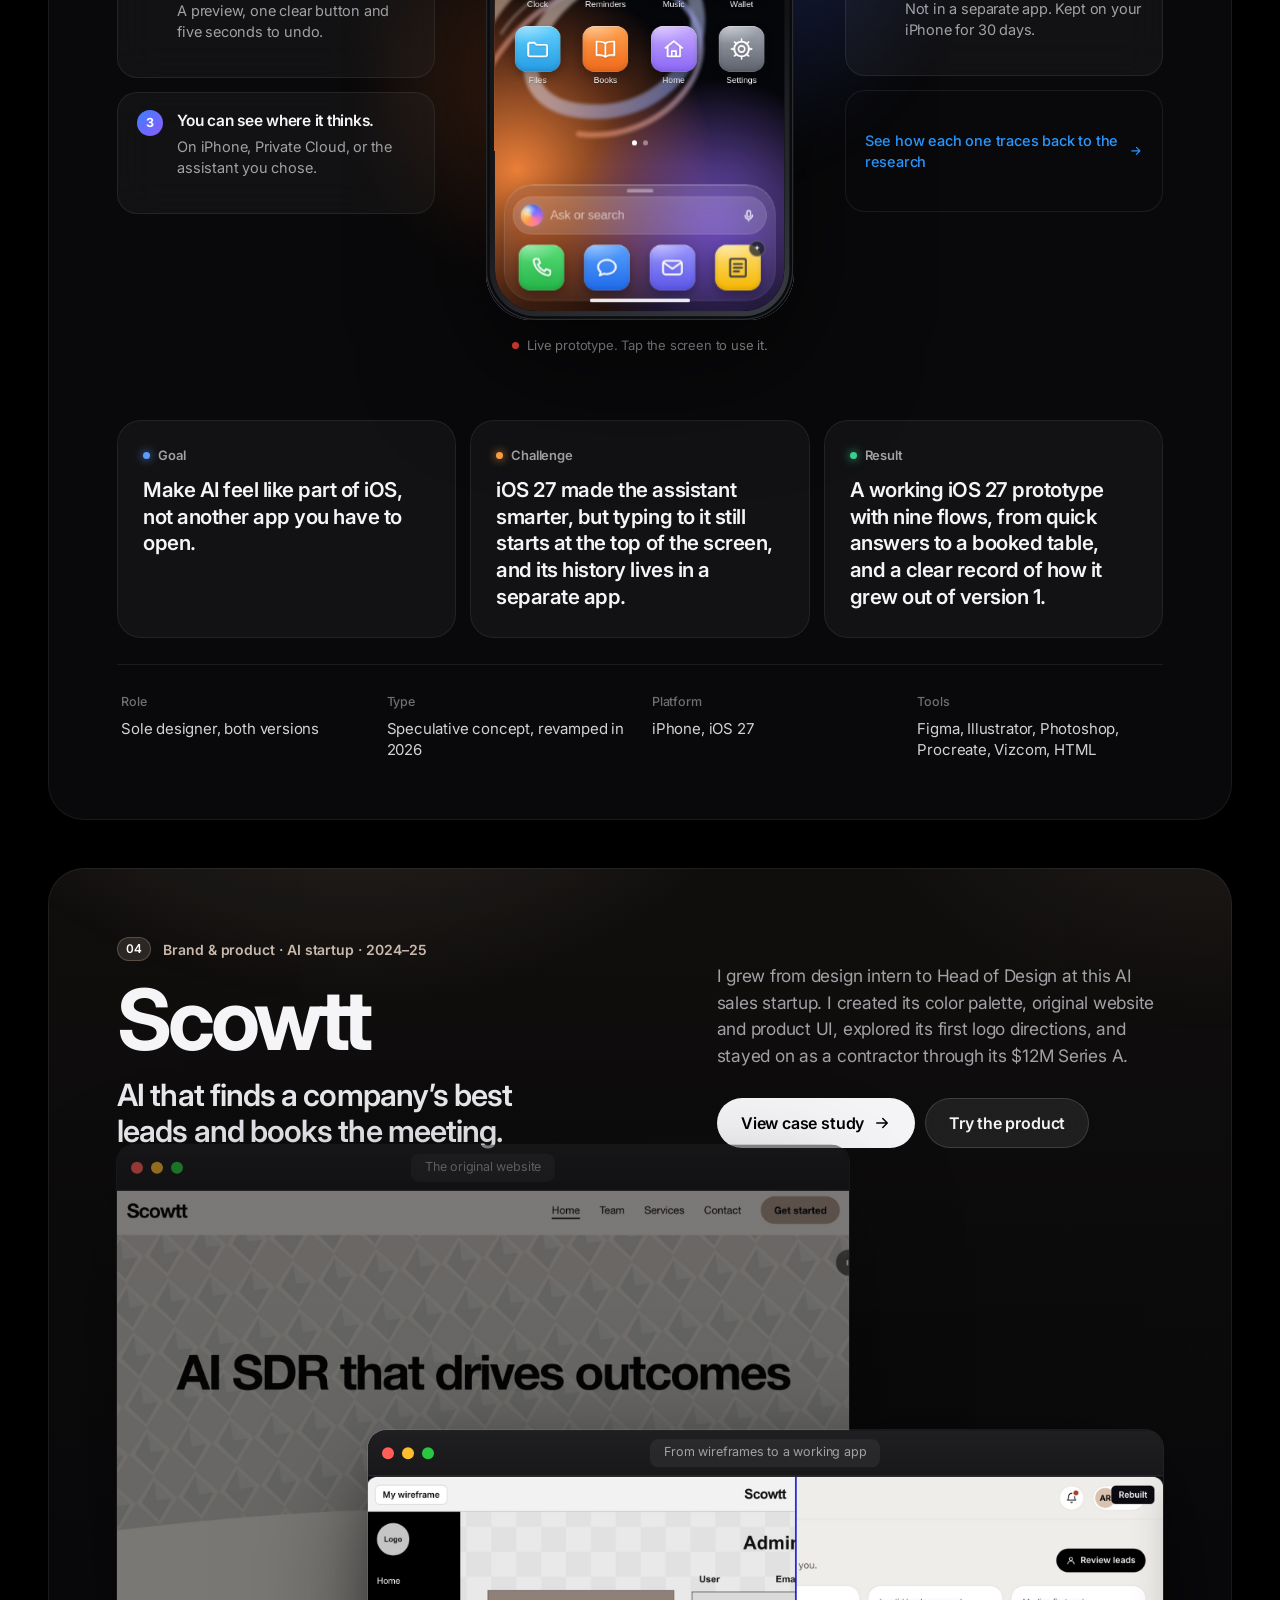
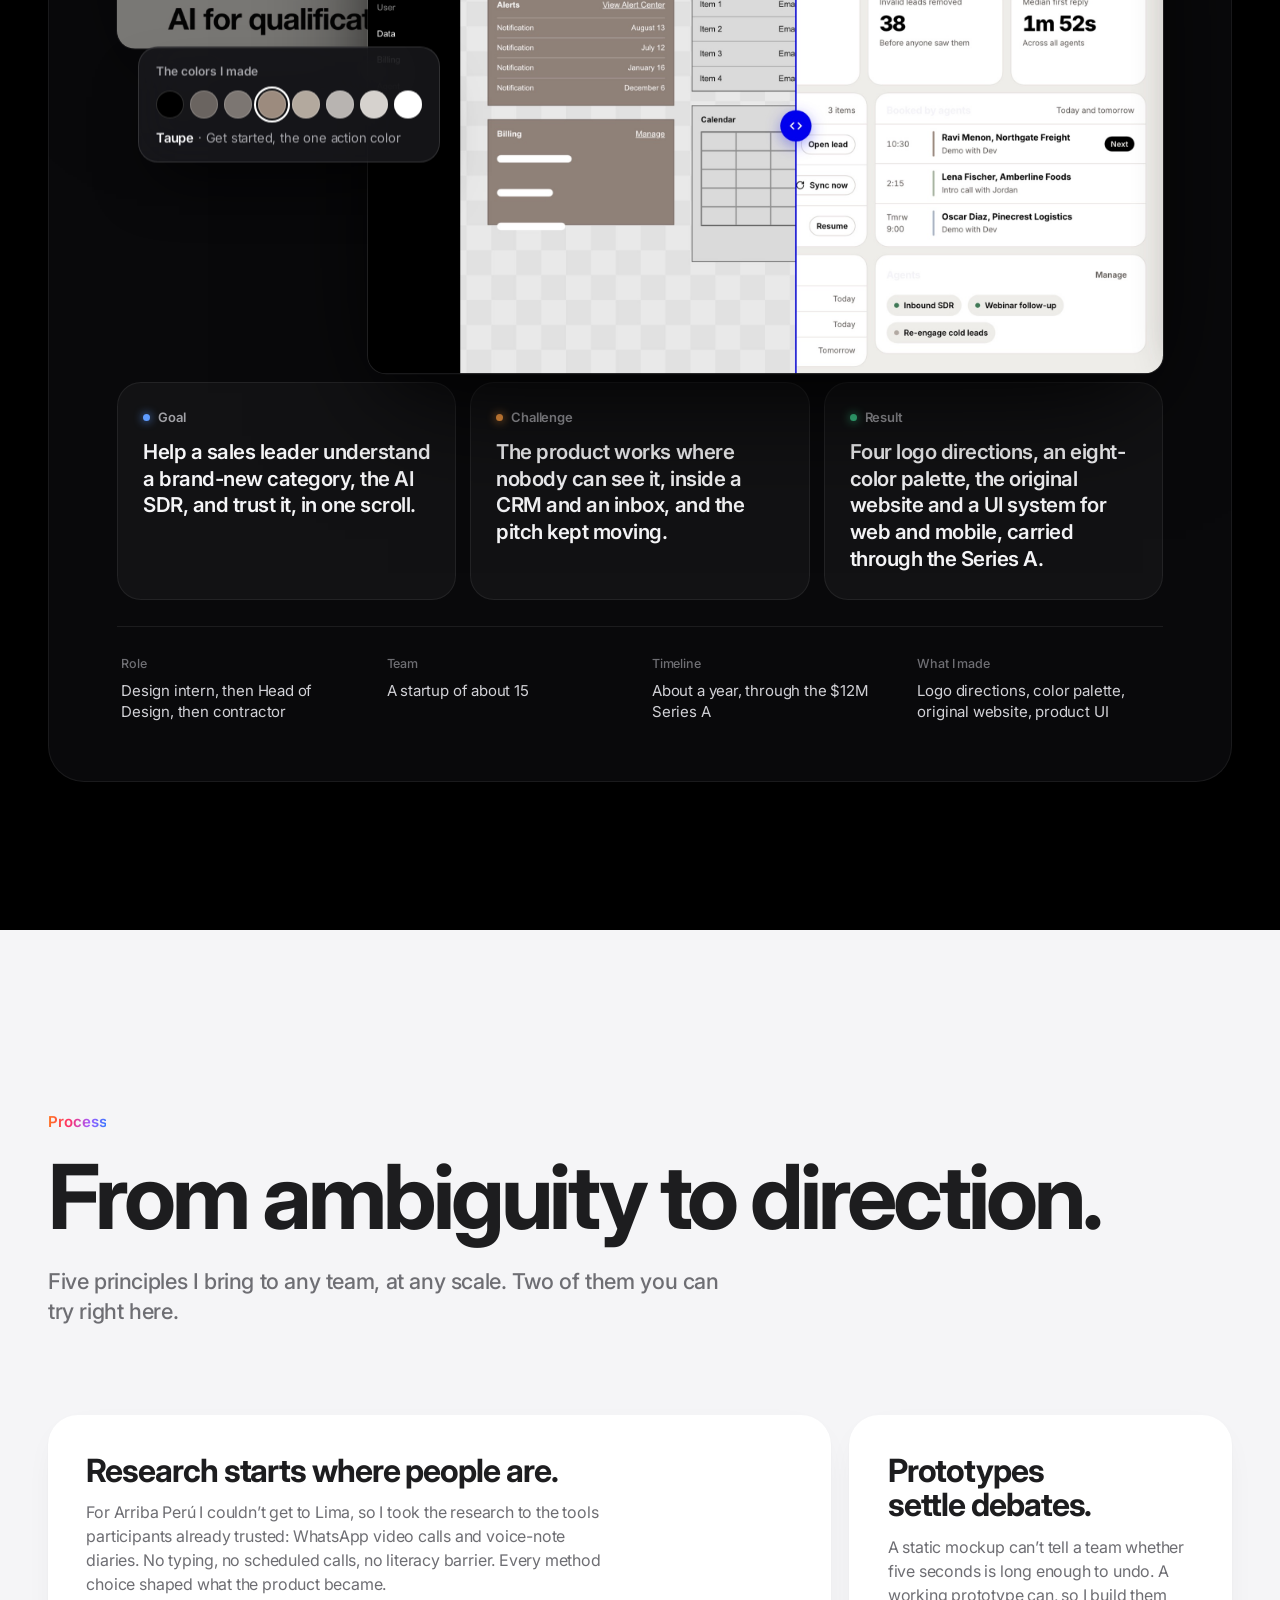
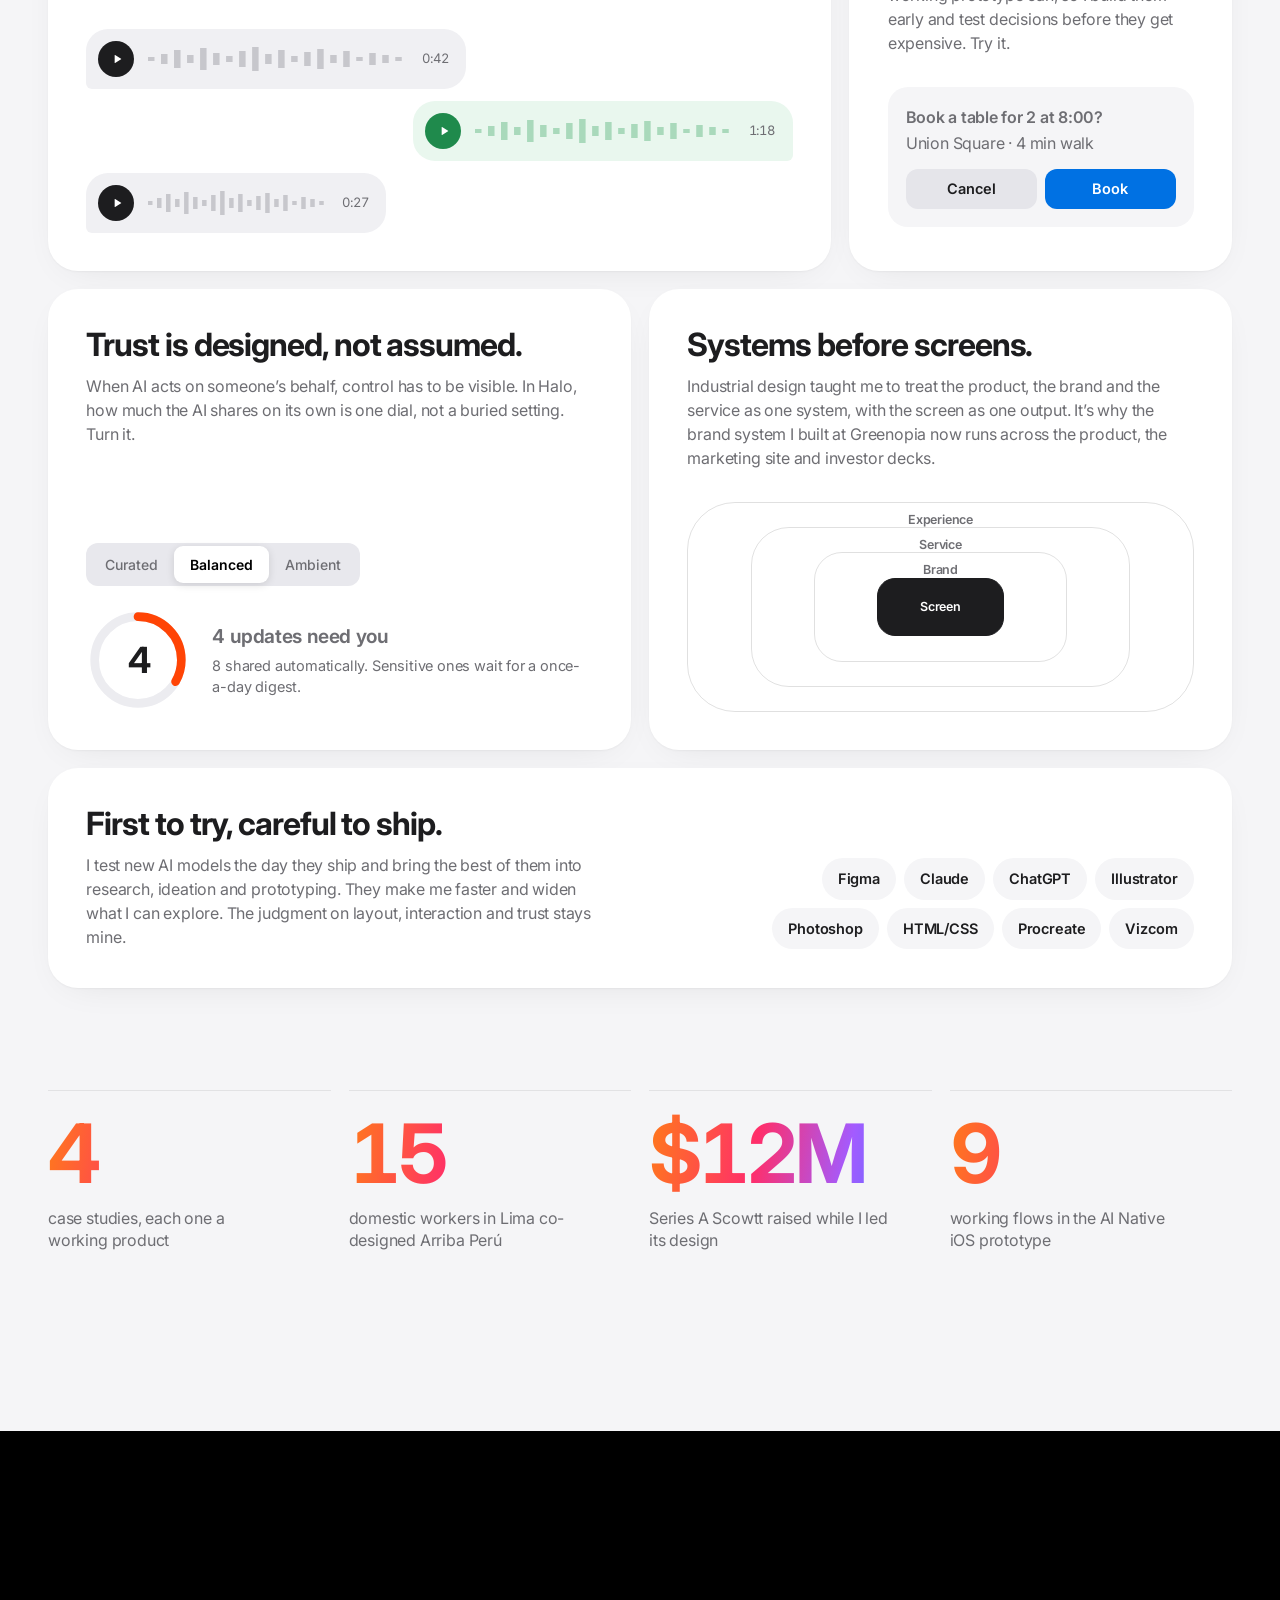
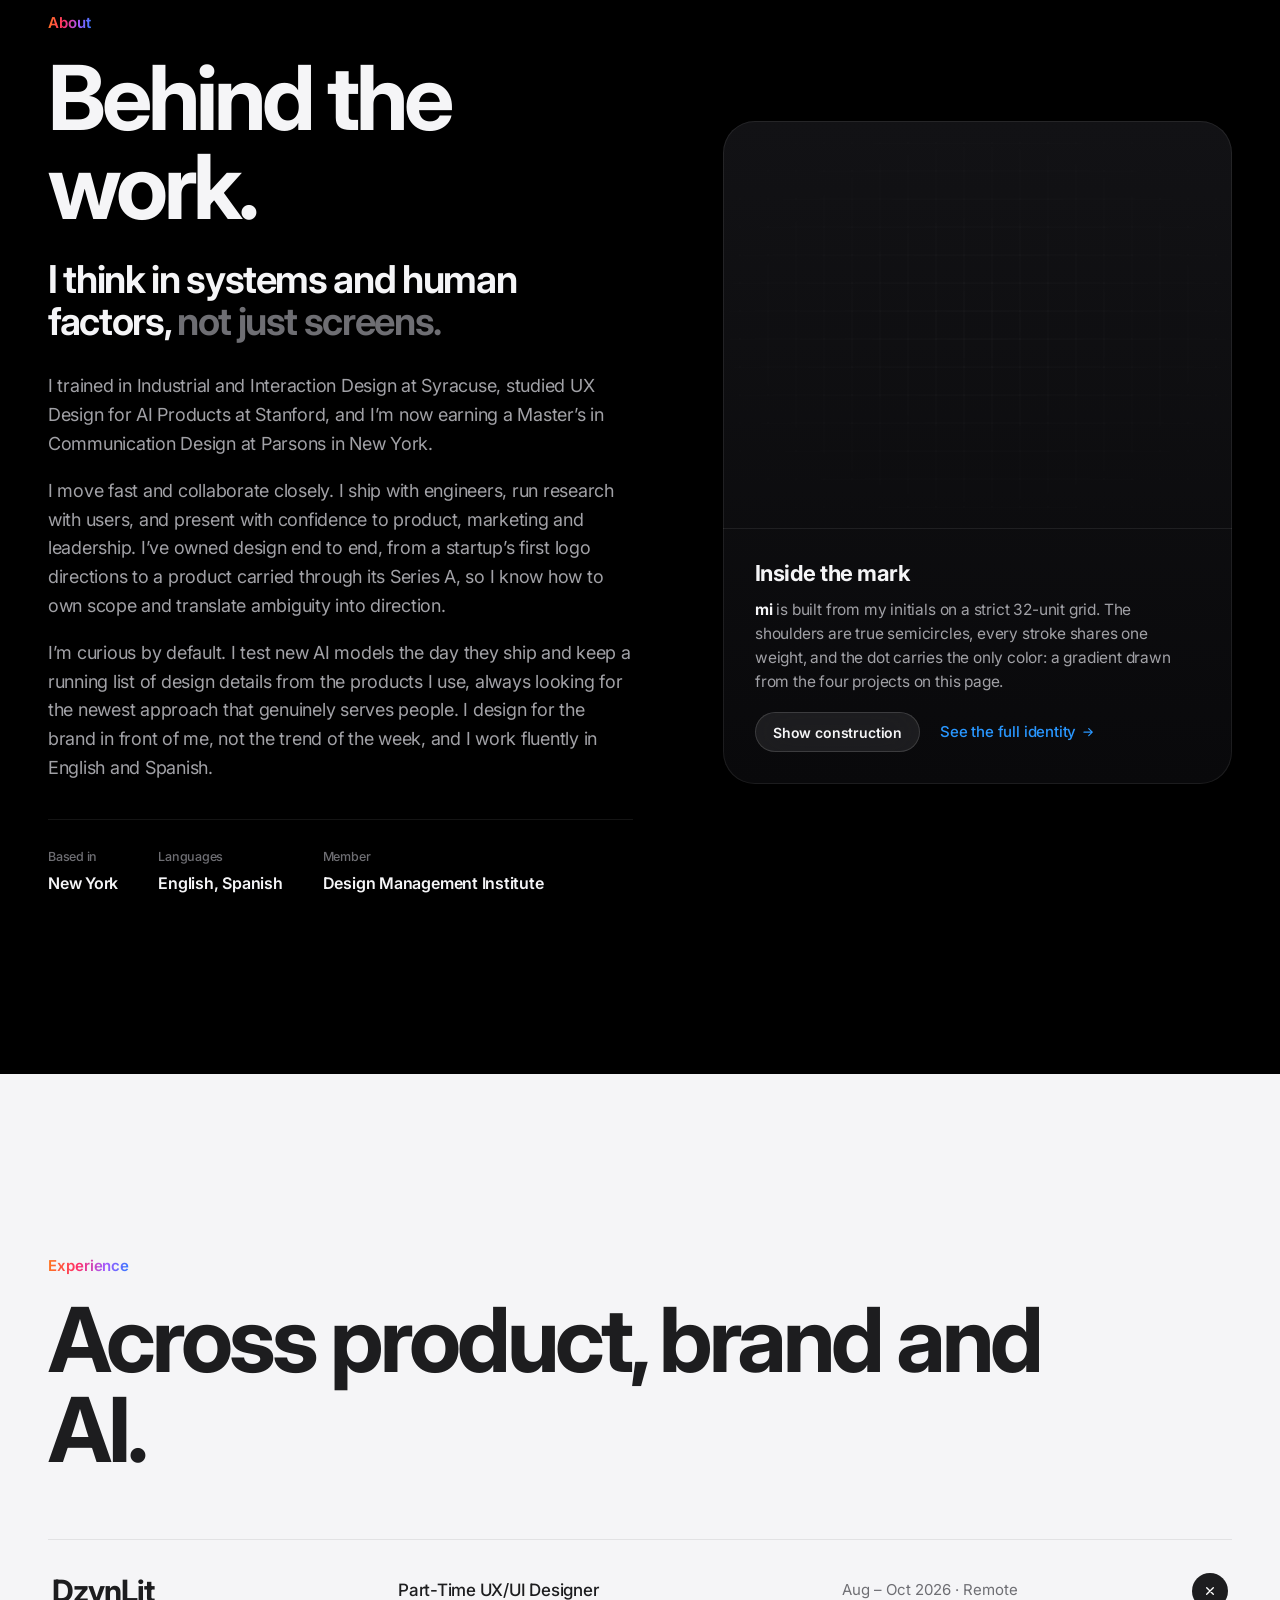
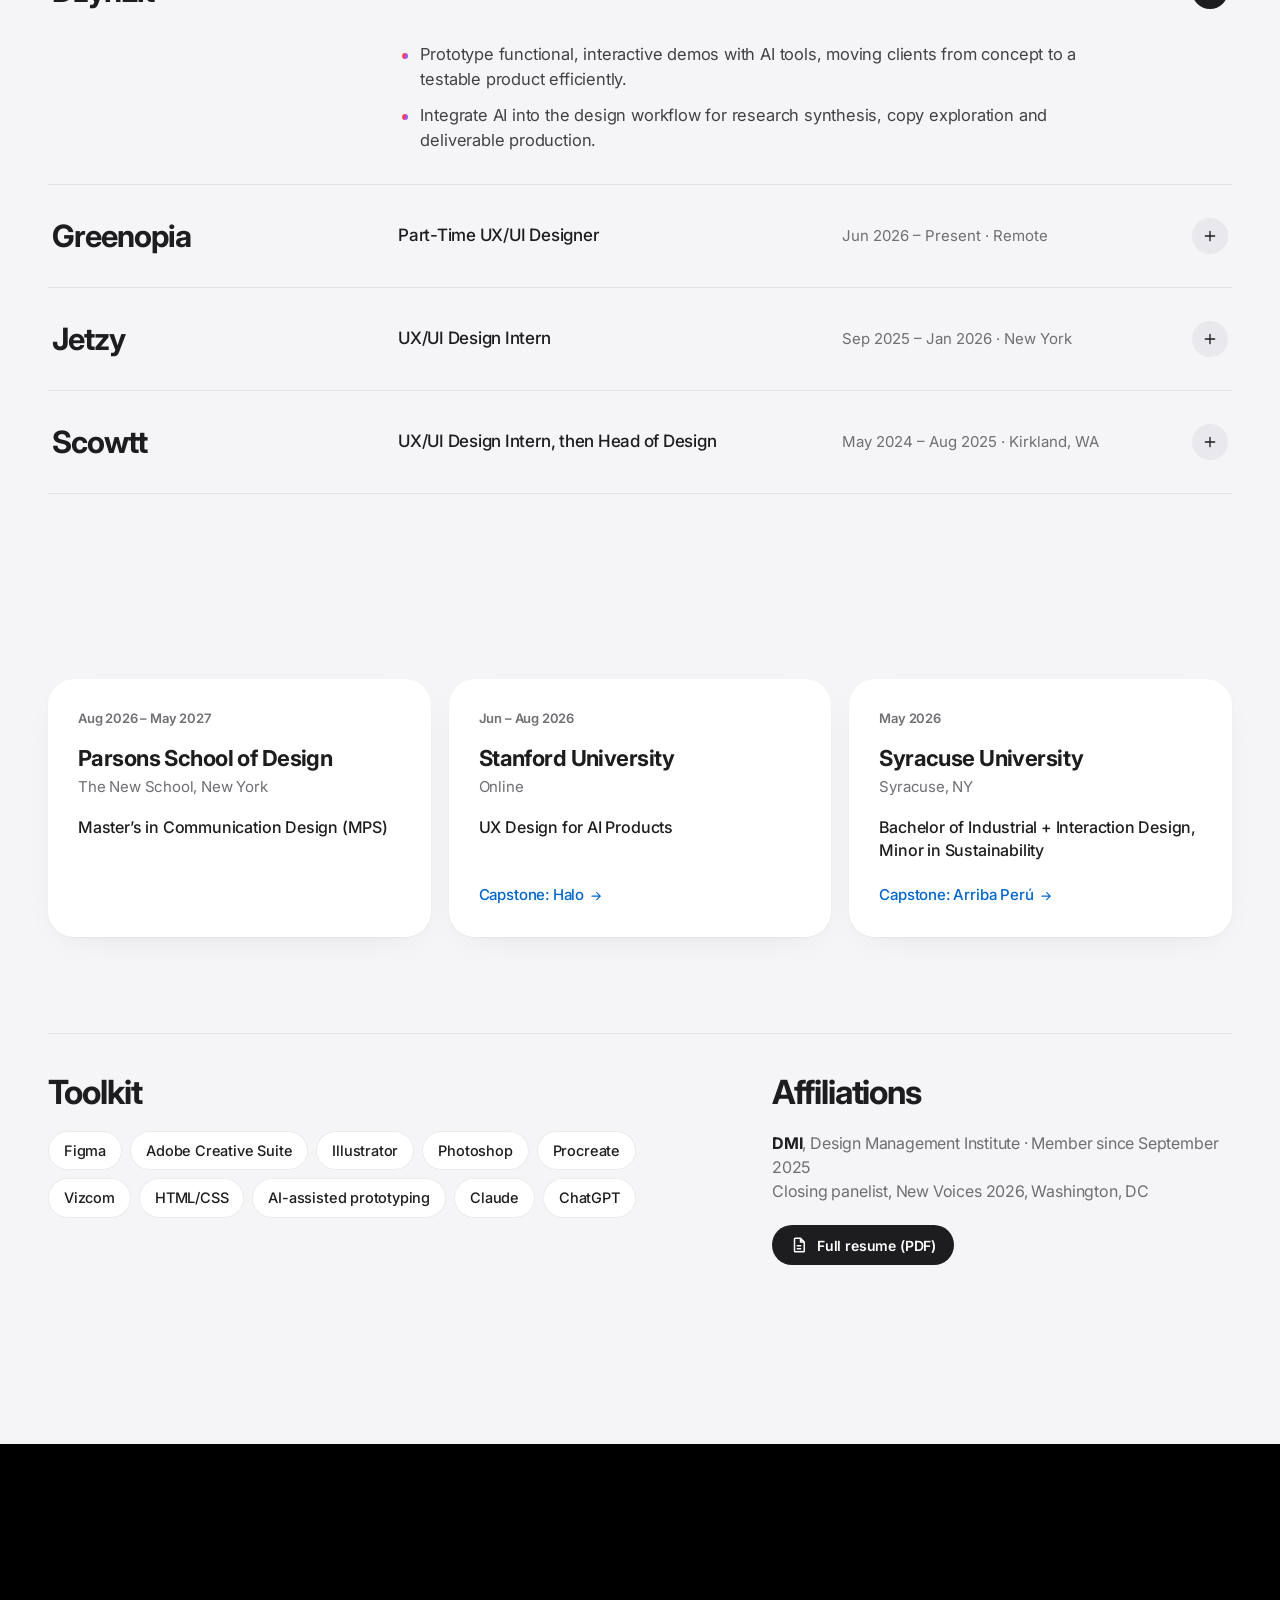
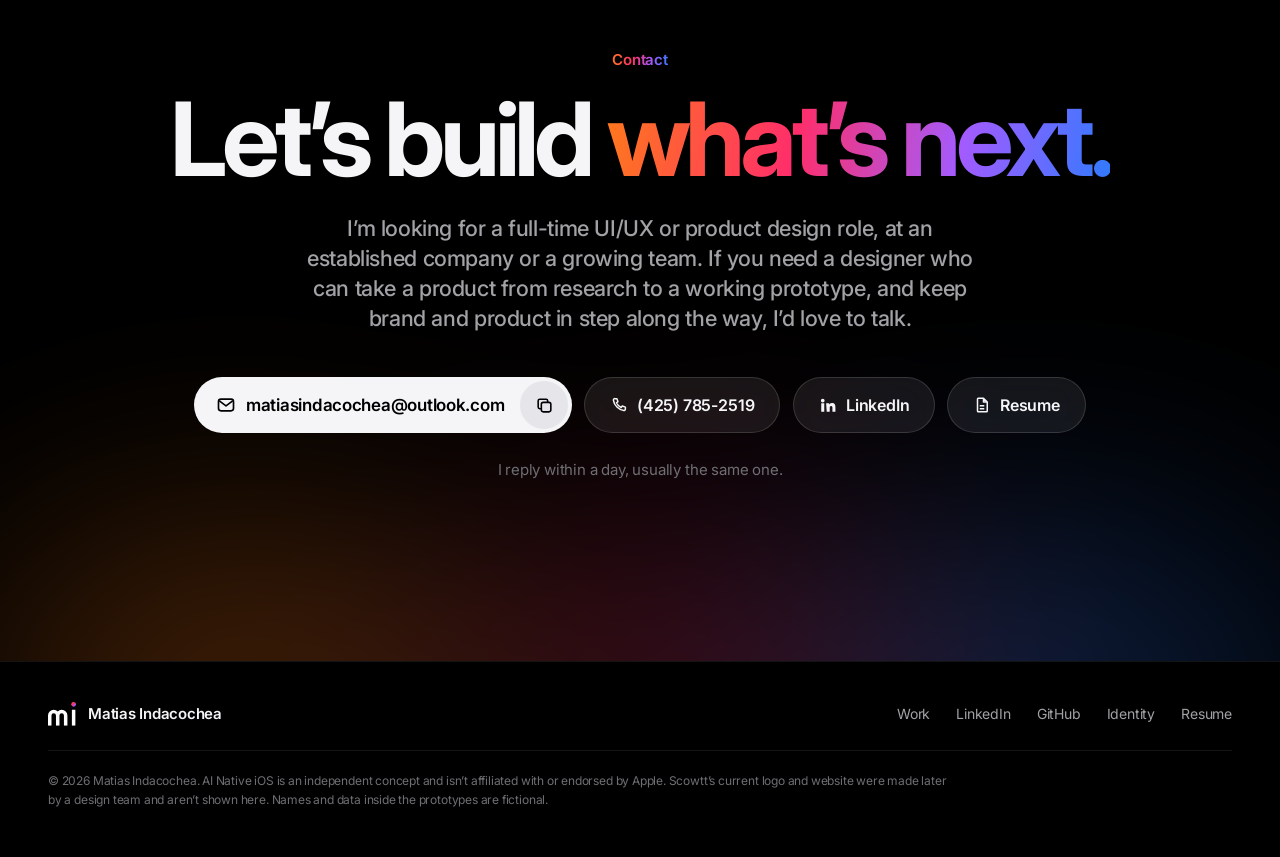
==== commit d85ef581: "Sharper copy for hiring teams, and Google Analytics with job-search events Copy: every section title" ====
--- a/index.html
+++ b/index.html
@@ -4,7 +4,7 @@
 <meta charset="utf-8">
 <meta name="viewport" content="width=device-width, initial-scale=1, viewport-fit=cover">
 <title>Matias Indacochea · UI/UX & Product Designer</title>
-<meta name="description" content="Matias Indacochea is a UI/UX and product designer working where design meets AI. Four case studies, each one a working product: Halo, Arriba Perú, AI Native iOS and Scowtt.">
+<meta name="description" content="Matias Indacochea is a UI/UX and product designer who takes products from the first research conversation to a working prototype. Four case studies, each one a working product: Halo, Arriba Perú, AI Native iOS and Scowtt.">
 <meta name="theme-color" content="#000000">
 <meta name="color-scheme" content="dark light">
 <link rel="canonical" href="https://matiasindacochea.com/">
@@ -12,7 +12,7 @@
 <meta property="og:type" content="website">
 <meta property="og:url" content="https://matiasindacochea.com/">
 <meta property="og:title" content="Matias Indacochea · UI/UX & Product Designer">
-<meta property="og:description" content="Research-led, systems-minded, AI-fluent UI/UX and product designer. Four case studies, each one a working product you can open and use.">
+<meta property="og:description" content="UI/UX and product designer. Research-led, systems-minded, AI-fluent. Four case studies, each one a working product you can open and use.">
 <meta property="og:image" content="https://matiasindacochea.com/assets/img/og-image.png">
 <meta property="og:image:width" content="1200">
 <meta property="og:image:height" content="630">
@@ -33,7 +33,8 @@
   setTimeout(function () { document.documentElement.classList.add("is-ready"); }, 3000);
   addEventListener("error", function (e) { var t = e.target; if (t && t.tagName === "IMG") t.classList.add("is-missing"); }, true);
 </script>
-<link rel="stylesheet" href="assets/css/site.css?v=20261006j">
+<link rel="stylesheet" href="assets/css/site.css?v=20261006k">
+<script src="assets/js/analytics.js?v=20261006k" async></script>
 
 <script type="application/ld+json">
 {
@@ -93,7 +94,7 @@
       <a href="#contact" data-section="contact">Contact</a>
     </div>
     <span class="nav-current" aria-hidden="true">Home</span>
-    <a class="nav-cta" href="assets/docs/Matias-Indacochea-Resume.pdf" target="_blank" rel="noopener">Résumé</a>
+    <a class="nav-cta" href="assets/docs/Matias-Indacochea-Resume.pdf" target="_blank" rel="noopener">Resume</a>
     <button class="nav-toggle" type="button" aria-expanded="false" aria-controls="nav-links" aria-label="Open menu">
       <span></span><span></span>
     </button>
@@ -108,12 +109,12 @@
   <div class="hero-aurora" aria-hidden="true"><i></i><i></i><i></i><i></i></div>
   <div class="hero-spot" aria-hidden="true"></div>
   <div class="wrap hero-inner">
-    <p class="chip hero-chip reveal"><span class="pulse" aria-hidden="true"></span>Open to UI/UX and product design roles</p>
+    <p class="chip hero-chip reveal"><span class="pulse" aria-hidden="true"></span>Open to full-time UI/UX and product roles</p>
     <h1 class="hero-title"><span class="word">Matias</span> <span class="word">Indacochea</span></h1>
     <p class="hero-beats" aria-label="Research-led, systems-minded, AI-fluent"><span class="beat b1">Research-led.</span> <span class="beat b2">Systems-minded.</span> <span class="beat b3">AI-fluent.</span></p>
-    <p class="hero-lead reveal">A UI/UX and product designer working where design meets AI. Every project here is a working product. <strong>Open one and use it.</strong></p>
+    <p class="hero-lead reveal">UI/UX and product designer. I take products from the first research conversation to a working prototype, built to earn people’s trust. <strong>Every project here is live. Open one and use it.</strong></p>
     <div class="hero-cta reveal">
-      <a class="btn btn-light magnetic" href="#projects">See the work <svg class="ic" aria-hidden="true"><use href="#i-down"/></svg></a>
+      <a class="btn btn-light magnetic" href="#projects">View the work <svg class="ic" aria-hidden="true"><use href="#i-down"/></svg></a>
       <a class="btn btn-glass magnetic" href="#contact">Get in touch</a>
     </div>
   </div>
@@ -124,8 +125,8 @@
 <section class="showcase" id="projects" data-tone="dark" aria-labelledby="showcase-title">
   <div class="wrap showcase-head reveal">
     <div>
-      <p class="eyebrow">The work at a glance</p>
-      <h2 class="showcase-title" id="showcase-title">Four projects. <span class="muted">Pick one.</span></h2>
+      <p class="eyebrow">Selected work</p>
+      <h2 class="showcase-title" id="showcase-title">Four projects. <span class="muted">Each one a working product.</span></h2>
     </div>
     <p class="showcase-hint"><span class="hint-fine">Hover a project to preview it, click to open it.</span><span class="hint-touch">Tap a project to open it.</span></p>
   </div>
@@ -210,8 +211,8 @@
   <div class="wrap">
     <header class="section-head reveal">
       <p class="eyebrow">Case studies</p>
-      <h2 class="section-title">One minute each.<br><span class="muted">Then open the real thing.</span></h2>
-      <p class="section-lead">The goal, the challenge and the result for every project, right up top. Each case study is a working product, not a slideshow.</p>
+      <h2 class="section-title">The thinking, in a minute.<br><span class="muted">The product, one click away.</span></h2>
+      <p class="section-lead">Every case study opens with the goal, the challenge and the result, so you can see how I think at a glance. Each one is a working product, not a slideshow.</p>
     </header>
   </div>
 
@@ -226,7 +227,7 @@
           <p class="project-tagline">Your work, represented.</p>
         </div>
         <div class="project-intro reveal">
-          <p>An AI layer that turns the signal you already create, like meetings, commits, design edits and tickets, into status updates in your own voice, sized for a teammate, a manager or an exec. It speaks for you, never about you.</p>
+          <p>I designed an AI layer that turns the work people already do, from meetings and commits to design edits and tickets, into status updates in their own voice, sized for a teammate, a manager or an executive. It speaks for you, never about you.</p>
           <div class="project-cta">
             <a class="btn btn-light magnetic" href="work/halo/">View case study <svg class="ic" aria-hidden="true"><use href="#i-arrow"/></svg></a>
             <button class="btn btn-glass magnetic" type="button" data-live="work/halo/" data-live-title="Halo">Try it live</button>
@@ -273,7 +274,7 @@
       <dl class="gcr">
         <div class="gcr-card reveal"><dt><span class="dot" style="--d:#5E9BFF"></span>Goal</dt><dd>Take status updates off people’s plates without turning their work into something to be monitored.</dd></div>
         <div class="gcr-card reveal"><dt><span class="dot" style="--d:#FF9F43"></span>Challenge</dt><dd>An AI that talks about your work has to earn trust: what it shares, who sees it, and when you get a say.</dd></div>
-        <div class="gcr-card reveal"><dt><span class="dot" style="--d:#3ECF8E"></span>Result</dt><dd>A full working product with one trust dial (Curated, Balanced, Ambient), a brand system and an 84-second launch film.</dd></div>
+        <div class="gcr-card reveal"><dt><span class="dot" style="--d:#3ECF8E"></span>Result</dt><dd>A complete working product with a single trust dial (Curated, Balanced, Ambient), a full brand system and an 84-second launch film.</dd></div>
       </dl>
       <dl class="meta">
         <div><dt>Role</dt><dd>Sole designer and product lead</dd></div>
@@ -295,7 +296,7 @@
           <p class="project-tagline">Safer work. Clearer rights. In the phone they already have.</p>
         </div>
         <div class="project-intro reveal">
-          <p>A bilingual mobile platform co-designed with 15 domestic workers in Lima: verified families, pay checked against the legal minimum, rights read aloud, Yape and cash in one wallet, and help that never draws attention.</p>
+          <p>I led the research and design of a bilingual mobile platform, co-designed with 15 domestic workers in Lima: verified families, pay checked against the legal minimum, rights read aloud, Yape and cash in one wallet, and help that never draws attention.</p>
           <div class="project-cta">
             <a class="btn btn-light magnetic" href="work/arriba-peru/">View case study <svg class="ic" aria-hidden="true"><use href="#i-arrow"/></svg></a>
             <button class="btn btn-glass magnetic" type="button" data-live="work/arriba-peru/prototype.html" data-live-title="Arriba Perú" data-live-device="phone" data-embed="android-app">Open full screen</button>
@@ -359,7 +360,7 @@
           <p class="project-tagline">AI, under your thumb.</p>
         </div>
         <div class="project-intro reveal">
-          <p>A concept for iOS 27. The assistant moves into the dock, answers land on your home screen, and nothing sends, books or changes without your yes. Designed twice: once for iOS 26, then rebuilt when iOS 27 shipped.</p>
+          <p>My concept for an AI-native iPhone. The assistant moves into the dock, answers land on the home screen, and nothing sends, books or changes without your yes. I designed it for iOS 26, then rebuilt it when iOS 27 shipped.</p>
           <div class="project-cta">
             <a class="btn btn-light magnetic" href="work/ai-native-ios/">View case study <svg class="ic" aria-hidden="true"><use href="#i-arrow"/></svg></a>
             <button class="btn btn-glass magnetic" type="button" data-live="work/ai-native-ios/#prototype" data-live-title="AI Native iOS">Try the prototype</button>
@@ -414,7 +415,7 @@
           <p class="project-tagline">AI that finds a company’s best leads and books the meeting.</p>
         </div>
         <div class="project-intro reveal">
-          <p>I designed its colors, its original website and its product, and explored its first logo directions, growing from design intern to Head of Design and staying on as a contractor through its $12M Series A.</p>
+          <p>I grew from design intern to Head of Design at this AI sales startup. I created its color palette, original website and product UI, explored its first logo directions, and stayed on as a contractor through its $12M Series A.</p>
           <div class="project-cta">
             <a class="btn btn-light magnetic" href="work/scowtt/">View case study <svg class="ic" aria-hidden="true"><use href="#i-arrow"/></svg></a>
             <button class="btn btn-glass magnetic" type="button" data-live="work/scowtt/#product" data-live-title="Scowtt">Try the product</button>
@@ -468,15 +469,15 @@
   <div class="wrap">
     <header class="section-head reveal">
       <p class="eyebrow">Process</p>
-      <h2 class="section-title">How I work.</h2>
-      <p class="section-lead">Six habits that show up in every project. A few of them you can try.</p>
+      <h2 class="section-title">From ambiguity to direction.</h2>
+      <p class="section-lead">Five principles I bring to any team, at any scale. Two of them you can try right here.</p>
     </header>
 
     <div class="bento">
       <article class="tile tile-research reveal">
         <div class="tile-copy">
-          <h3>Research is a design decision.</h3>
-          <p>For Arriba Perú I couldn’t get to Lima, so the research went where people already were: WhatsApp video calls and voice-note diaries. No typing, no scheduled calls, no literacy barrier. That choice shaped the product.</p>
+          <h3>Research starts where people are.</h3>
+          <p>For Arriba Perú I couldn’t get to Lima, so I took the research to the tools participants already trusted: WhatsApp video calls and voice-note diaries. No typing, no scheduled calls, no literacy barrier. Every method choice shaped what the product became.</p>
         </div>
         <div class="voice" aria-hidden="true">
           <div class="voice-note"><span class="vn-play"><svg class="ic"><use href="#i-play"/></svg></span><span class="vn-wave"></span><span class="vn-time">0:42</span></div>
@@ -487,8 +488,8 @@
 
       <article class="tile tile-proto reveal">
         <div class="tile-copy">
-          <h3>Prototypes are arguments.</h3>
-          <p>A mockup can’t tell you if five seconds is long enough to undo. A working prototype can. Try it.</p>
+          <h3>Prototypes settle debates.</h3>
+          <p>A static mockup can’t tell a team whether five seconds is long enough to undo. A working prototype can, so I build them early and test decisions before they get expensive. Try it.</p>
         </div>
         <div class="undo-demo" data-undo>
           <div class="ud-card">
@@ -502,8 +503,8 @@
 
       <article class="tile tile-trust reveal">
         <div class="tile-copy">
-          <h3>Trust is an interface element.</h3>
-          <p>In Halo, how much the AI shares on its own is one dial, not a buried setting. Turn it.</p>
+          <h3>Trust is designed, not assumed.</h3>
+          <p>When AI acts on someone’s behalf, control has to be visible. In Halo, how much the AI shares on its own is one dial, not a buried setting. Turn it.</p>
         </div>
         <div class="dial" data-dial>
           <div class="seg" role="radiogroup" aria-label="Trust mode">
@@ -521,7 +522,7 @@
       <article class="tile tile-system reveal">
         <div class="tile-copy">
           <h3>Systems before screens.</h3>
-          <p>Industrial design taught me that the object, the packaging, the shelf and the interaction are one system. A screen is one output of it.</p>
+          <p>Industrial design taught me to treat the product, the brand and the service as one system, with the screen as one output. It’s why the brand system I built at Greenopia now runs across the product, the marketing site and investor decks.</p>
         </div>
         <div class="rings" aria-hidden="true">
           <span style="--n:4">Experience</span><span style="--n:3">Service</span><span style="--n:2">Brand</span><span style="--n:1">Screen</span>
@@ -530,8 +531,8 @@
 
       <article class="tile tile-ai reveal">
         <div class="tile-copy">
-          <h3>AI, used on purpose.</h3>
-          <p>Claude and ChatGPT help me synthesize research and explore copy. AI-assisted code lets me turn designs into working prototypes fast. The decisions about layout, interaction and trust stay mine.</p>
+          <h3>First to try, careful to ship.</h3>
+          <p>I test new AI models the day they ship and bring the best of them into research, ideation and prototyping. They make me faster and widen what I can explore. The judgment on layout, interaction and trust stays mine.</p>
         </div>
         <ul class="tools-cloud" aria-label="Tools">
           <li>Figma</li><li>Claude</li><li>ChatGPT</li><li>Illustrator</li><li>Photoshop</li><li>HTML/CSS</li><li>Procreate</li><li>Vizcom</li>
@@ -542,7 +543,7 @@
     <dl class="numbers">
       <div class="reveal"><dt><span class="count" data-to="4" data-count="projects">4</span></dt><dd>case studies, each one a working product</dd></div>
       <div class="reveal"><dt><span class="count" data-to="15">15</span></dt><dd>domestic workers in Lima co-designed Arriba Perú</dd></div>
-      <div class="reveal"><dt>$<span class="count" data-to="12">12</span>M</dt><dd>Series A that Scowtt raised while I was its designer</dd></div>
+      <div class="reveal"><dt>$<span class="count" data-to="12">12</span>M</dt><dd>Series A Scowtt raised while I led its design</dd></div>
       <div class="reveal"><dt><span class="count" data-to="9">9</span></dt><dd>working flows in the AI Native iOS prototype</dd></div>
     </dl>
   </div>
@@ -553,12 +554,12 @@
   <div class="wrap about-grid">
     <div class="about-copy">
       <p class="eyebrow reveal">About</p>
-      <h2 class="section-title reveal">Hi, I’m Matias.</h2>
+      <h2 class="section-title reveal">Behind the work.</h2>
       <p class="about-lead reveal">I think in systems and human factors, <span class="muted">not just screens.</span></p>
       <div class="about-body">
-        <p class="reveal">I trained in Industrial &amp; Interaction Design at Syracuse, took UX Design for AI Products at Stanford, and I’m now in the Communication Design MPS at Parsons in New York.</p>
-        <p class="reveal">I move fast and collaborate close. I ship with engineers, run research with users, and hold my own in the room with founders, PMs and marketers. I’ve led design end to end, from a startup’s first logo directions to a product carried through its Series A, so I know how to own scope and translate ambiguity into direction.</p>
-        <p class="reveal">I care about brand-specific, research-led work that resists copying whatever pattern the big platforms are running that week. I’m bilingual in English and Spanish, with roots in Peru, and that shapes what I choose to work on.</p>
+        <p class="reveal">I trained in Industrial and Interaction Design at Syracuse, studied UX Design for AI Products at Stanford, and I’m now earning a Master’s in Communication Design at Parsons in New York.</p>
+        <p class="reveal">I move fast and collaborate closely. I ship with engineers, run research with users, and present with confidence to product, marketing and leadership. I’ve owned design end to end, from a startup’s first logo directions to a product carried through its Series A, so I know how to own scope and translate ambiguity into direction.</p>
+        <p class="reveal">I’m curious by default. I test new AI models the day they ship and keep a running list of design details from the products I use, always looking for the newest approach that genuinely serves people. I design for the brand in front of me, not the trend of the week, and I work fluently in English and Spanish.</p>
       </div>
       <ul class="facts reveal">
         <li><span>Based in</span>New York</li>
@@ -583,8 +584,8 @@
         </svg>
       </div>
       <div class="mark-copy">
-        <h3 id="mark-title">Behind the mark</h3>
-        <p><b>mi</b> is my initials, and “my” in Spanish. The shoulders are true semicircles on a 32-unit grid. The dot is the only color, mixed from the four projects on this page.</p>
+        <h3 id="mark-title">Inside the mark</h3>
+        <p><b>mi</b> is built from my initials on a strict 32-unit grid. The shoulders are true semicircles, every stroke shares one weight, and the dot carries the only color: a gradient drawn from the four projects on this page.</p>
         <div class="mark-actions"><button class="btn btn-glass btn-sm" type="button" data-construct-toggle aria-pressed="false">Show construction</button><a class="link" href="brand/">See the full identity <svg class="ic" aria-hidden="true"><use href="#i-arrow"/></svg></a></div>
       </div>
     </aside>
@@ -596,7 +597,7 @@
   <div class="wrap">
     <header class="section-head reveal">
       <p class="eyebrow">Experience</p>
-      <h2 class="section-title">Where I’ve designed.</h2>
+      <h2 class="section-title">Across product, brand and AI.</h2>
     </header>
 
     <ol class="roles">
@@ -695,8 +696,8 @@
       </div>
       <div>
         <h3 class="sub-title">Affiliations</h3>
-        <p class="kit-note"><b>DMI</b>, Design Management Institute · Member since September 2025</p>
-        <a class="btn btn-dark btn-sm" href="assets/docs/Matias-Indacochea-Resume.pdf" target="_blank" rel="noopener"><svg class="ic" aria-hidden="true"><use href="#i-doc"/></svg>Full résumé (PDF)</a>
+        <p class="kit-note"><b>DMI</b>, Design Management Institute · Member since September 2025<br>Closing panelist, New Voices 2026, Washington, DC</p>
+        <a class="btn btn-dark btn-sm" href="assets/docs/Matias-Indacochea-Resume.pdf" target="_blank" rel="noopener"><svg class="ic" aria-hidden="true"><use href="#i-doc"/></svg>Full resume (PDF)</a>
       </div>
     </div>
   </div>
@@ -707,8 +708,8 @@
   <div class="contact-aurora" aria-hidden="true"><i></i><i></i><i></i></div>
   <div class="wrap contact-inner">
     <p class="eyebrow reveal">Contact</p>
-    <h2 class="contact-title reveal">Let’s talk about what <span class="grad">you’re building.</span></h2>
-    <p class="section-lead reveal">I’m open to UI/UX and product design roles. If you’re building something where design and AI meet, or you’re an early team that needs range across brand and product, I want to hear about it.</p>
+    <h2 class="contact-title reveal">Let’s build <span class="grad">what’s next.</span></h2>
+    <p class="section-lead reveal">I’m looking for a full-time UI/UX or product design role, at an established company or a growing team. If you need a designer who can take a product from research to a working prototype, and keep brand and product in step along the way, I’d love to talk.</p>
     <div class="contact-actions reveal">
       <div class="email-pill">
         <a class="email-link" href="mailto:matiasindacochea@outlook.com"><svg class="ic" aria-hidden="true"><use href="#i-mail"/></svg><span>matiasindacochea@outlook.com</span></a>
@@ -716,7 +717,7 @@
       </div>
       <a class="btn btn-glass magnetic" href="tel:+14257852519" aria-label="Call or text (425) 785-2519"><svg class="ic" aria-hidden="true"><use href="#i-phone"/></svg>(425) 785-2519</a>
       <a class="btn btn-glass magnetic" href="https://www.linkedin.com/in/matias-indacochea-104a54250/" target="_blank" rel="noopener"><svg class="ic" aria-hidden="true"><use href="#i-linkedin"/></svg>LinkedIn</a>
-      <a class="btn btn-glass magnetic" href="assets/docs/Matias-Indacochea-Resume.pdf" target="_blank" rel="noopener"><svg class="ic" aria-hidden="true"><use href="#i-doc"/></svg>Résumé</a>
+      <a class="btn btn-glass magnetic" href="assets/docs/Matias-Indacochea-Resume.pdf" target="_blank" rel="noopener"><svg class="ic" aria-hidden="true"><use href="#i-doc"/></svg>Resume</a>
     </div>
     <p class="contact-note reveal">I reply within a day, usually the same one.</p>
   </div>
@@ -735,7 +736,7 @@
       <a href="https://www.linkedin.com/in/matias-indacochea-104a54250/" target="_blank" rel="noopener">LinkedIn</a>
       <a href="https://github.com/Indo1919" target="_blank" rel="noopener">GitHub</a>
       <a href="brand/">Identity</a>
-      <a href="assets/docs/Matias-Indacochea-Resume.pdf" target="_blank" rel="noopener">Résumé</a>
+      <a href="assets/docs/Matias-Indacochea-Resume.pdf" target="_blank" rel="noopener">Resume</a>
     </nav>
     <p class="footer-fine"><span>© 2026 Matias Indacochea. AI Native iOS is an independent concept and isn’t affiliated with or endorsed by Apple. Scowtt’s current logo and website were made later by a design team and aren’t shown here. Names and data inside the prototypes are fictional.</span></p>
   </div>
@@ -772,6 +773,6 @@
 
 <div class="toast" id="toast" role="status" aria-live="polite"></div>
 
-<script src="assets/js/site.js?v=20261006j" defer></script>
+<script src="assets/js/site.js?v=20261006k" defer></script>
 </body>
 </html>
--- a/assets/css/site.css
+++ b/assets/css/site.css
@@ -887,10 +887,11 @@
   -webkit-mask-image: radial-gradient(70% 70% at 50% 50%, #000, transparent); mask-image: radial-gradient(70% 70% at 50% 50%, #000, transparent);
 }
 .mark-big, .mark-guides { position: absolute; width: 64%; height: auto; color: #f5f5f7; }
-.mk-path { stroke-dasharray: 1; stroke-dashoffset: 1; transition: stroke-dashoffset 1.8s var(--ease-in-out); }
-.mk-dot { transform-box: fill-box; transform-origin: center; transform: scale(0); transition: transform .9s var(--spring) 1.4s; }
-.mark-card.is-in .mk-path { stroke-dashoffset: 0; }
-.mark-card.is-in .mk-dot { transform: scale(1); }
+/* drawn by default; hidden for the draw-in only once the reveal observer runs (html.js-reveal) */
+.mk-path { stroke-dasharray: 1; stroke-dashoffset: 0; transition: stroke-dashoffset 1.8s var(--ease-in-out); }
+.mk-dot { transform-box: fill-box; transform-origin: center; transform: scale(1); transition: transform .9s var(--spring) 1.4s; }
+.js-reveal .mark-card:not(.is-in) .mk-path { stroke-dashoffset: 1; }
+.js-reveal .mark-card:not(.is-in) .mk-dot { transform: scale(0); }
 .mark-guides { opacity: 0; transition: opacity .6s var(--ease); }
 .mark-guides line, .mark-guides circle { fill: none; stroke: #FF2E6A; stroke-width: .5; vector-effect: non-scaling-stroke; }
 .mark-guides line { stroke: rgba(255,255,255,.28); stroke-dasharray: 3 3; }
@@ -1097,6 +1098,8 @@
 .is-capture .stage { --p: 1 !important; }
 .is-capture .project { --enter: 1 !important; }
 .is-capture .parallax { transform: none !important; }
+.is-capture .mk-path { stroke-dashoffset: 0 !important; transition: none !important; }
+.is-capture .mk-dot { transform: none !important; transition: none !important; }
 .is-capture .nav-pill { transition: none; }
 .is-capture[data-capture-from] .nav { display: none; }
 .is-capture *, .is-capture *::before, .is-capture *::after { animation-play-state: paused !important; }
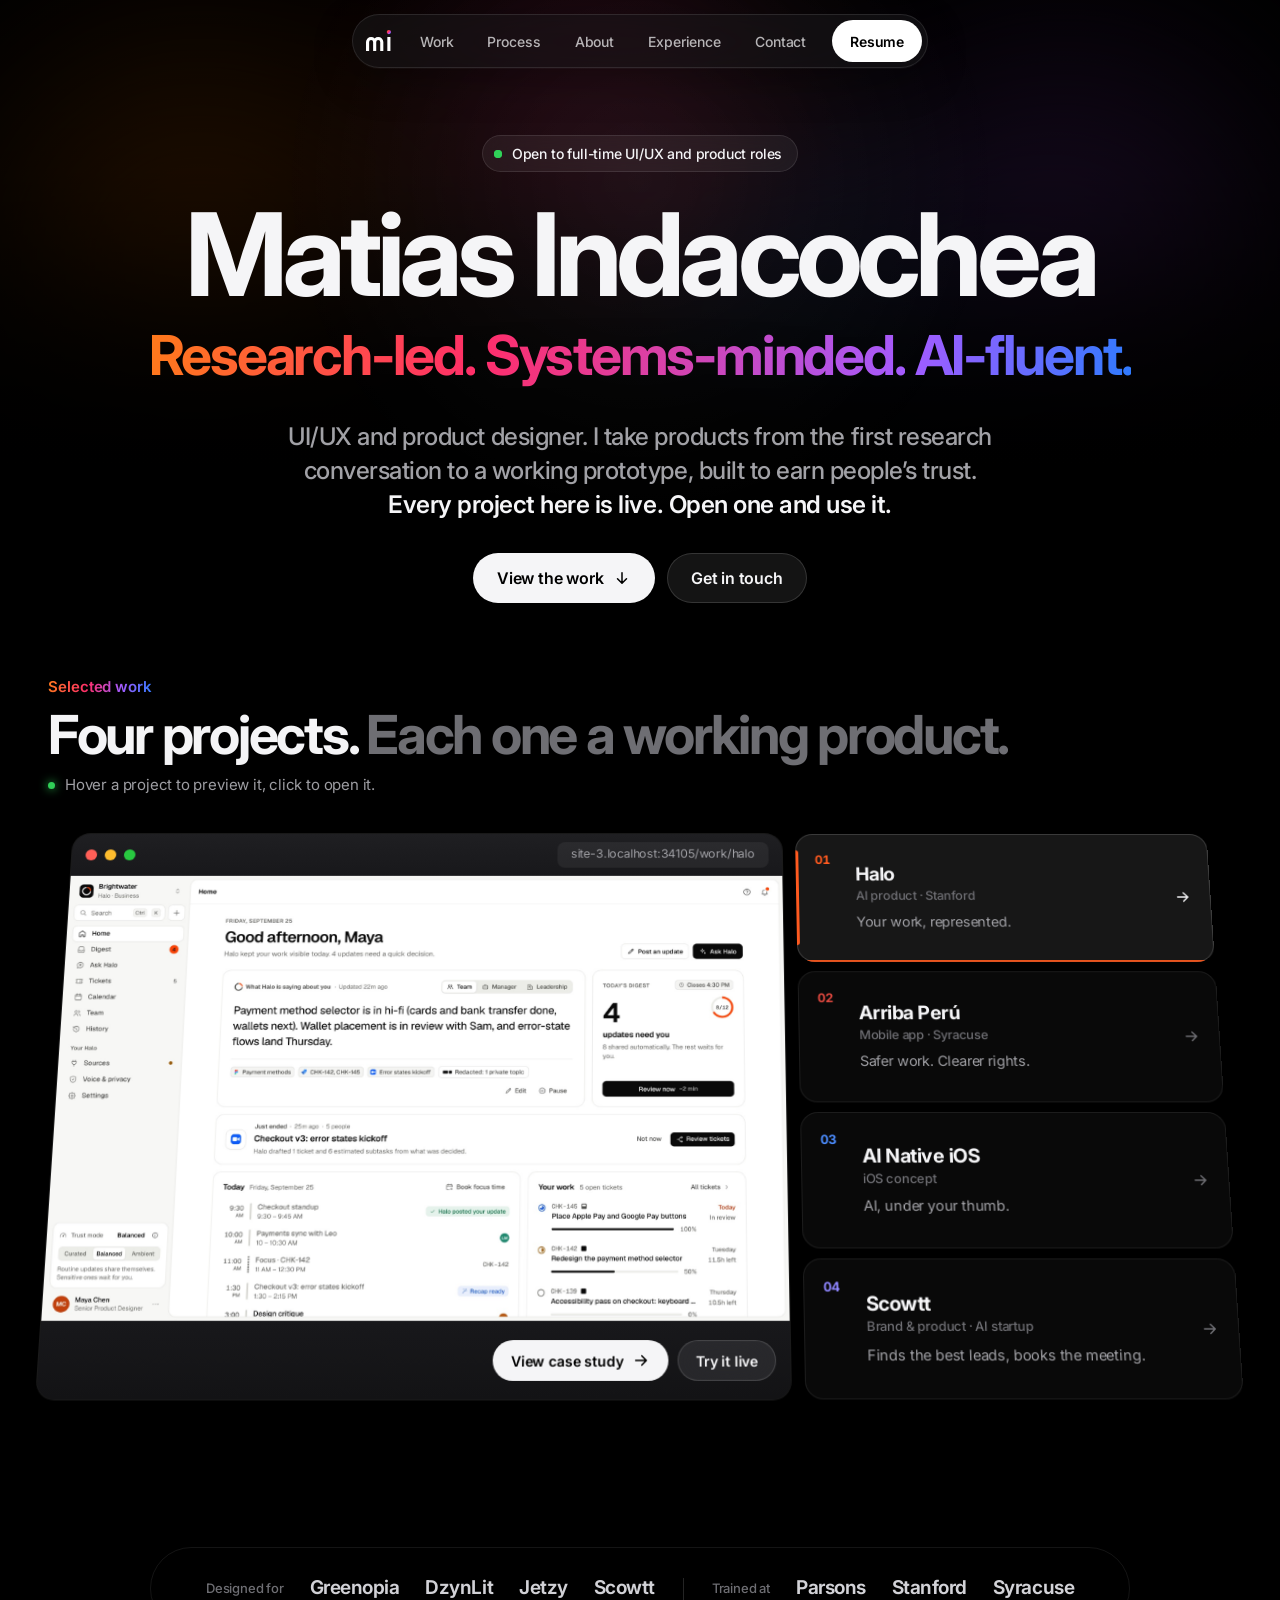
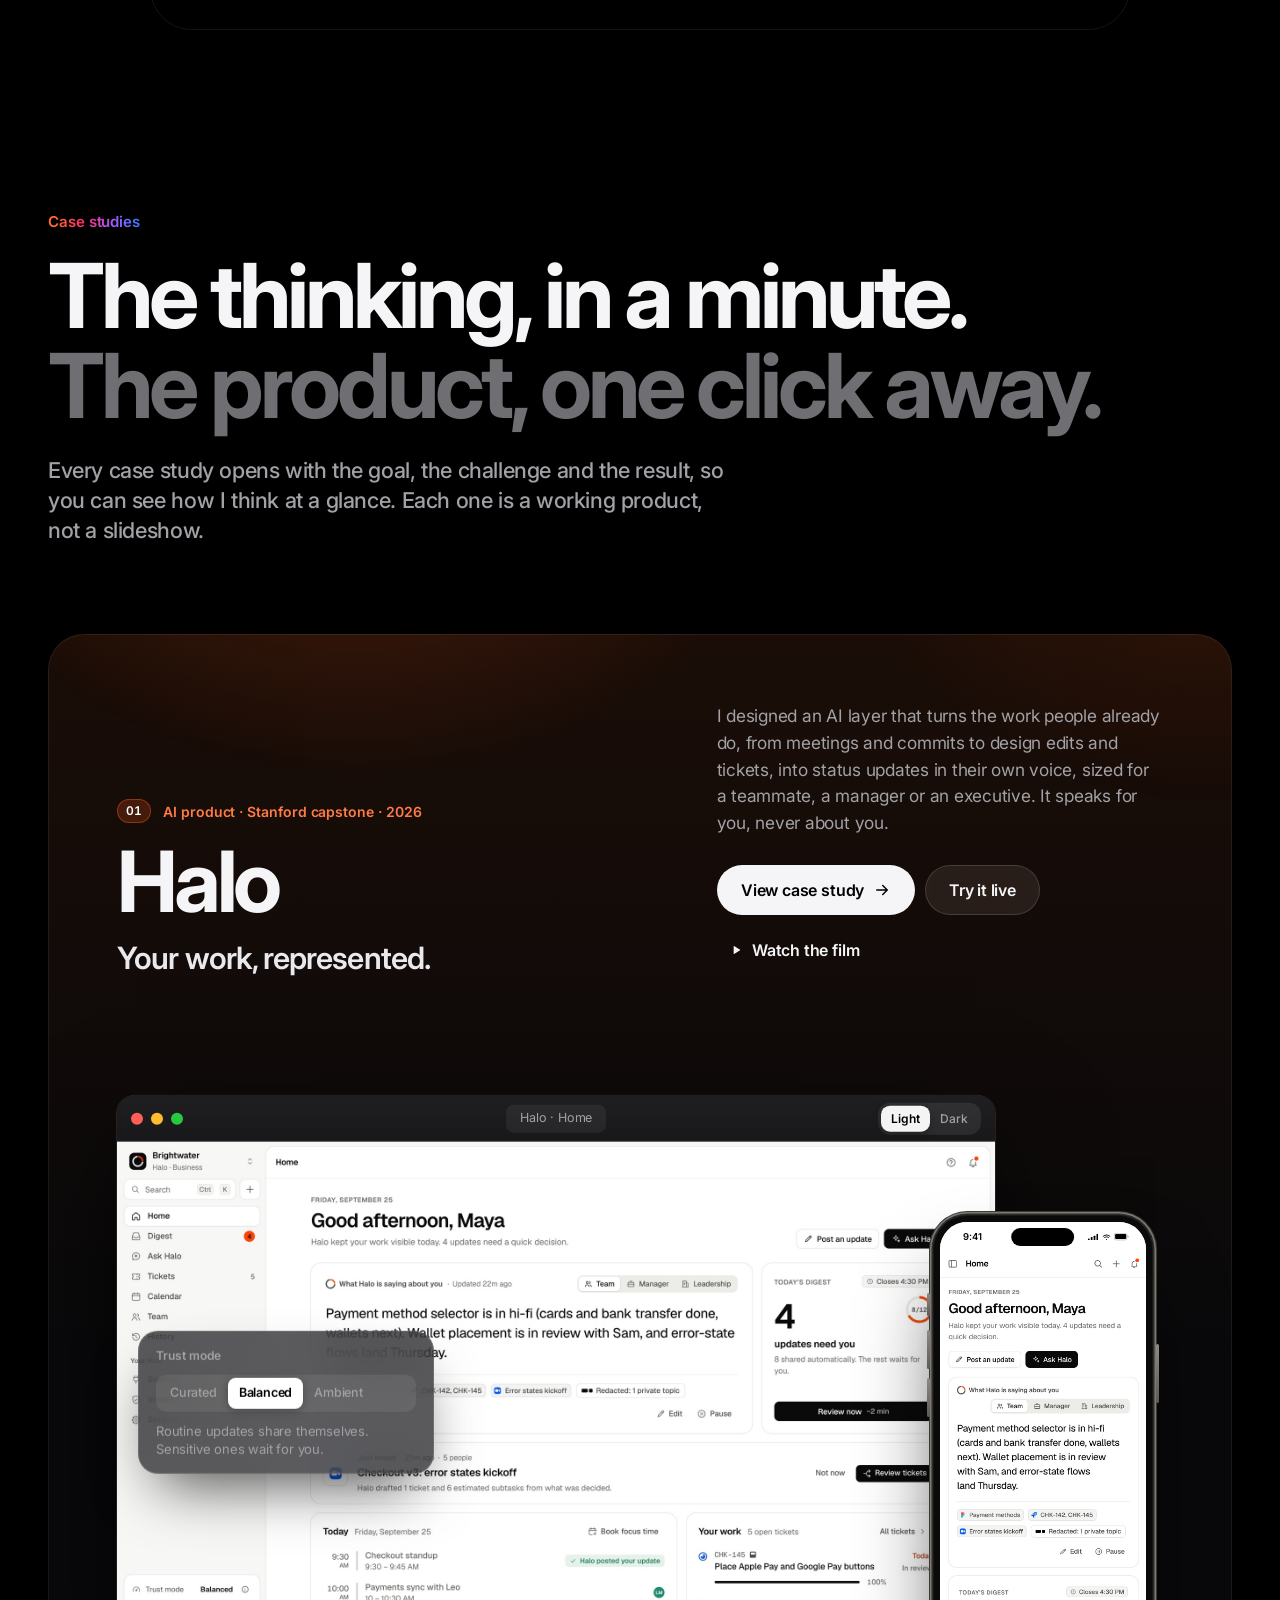
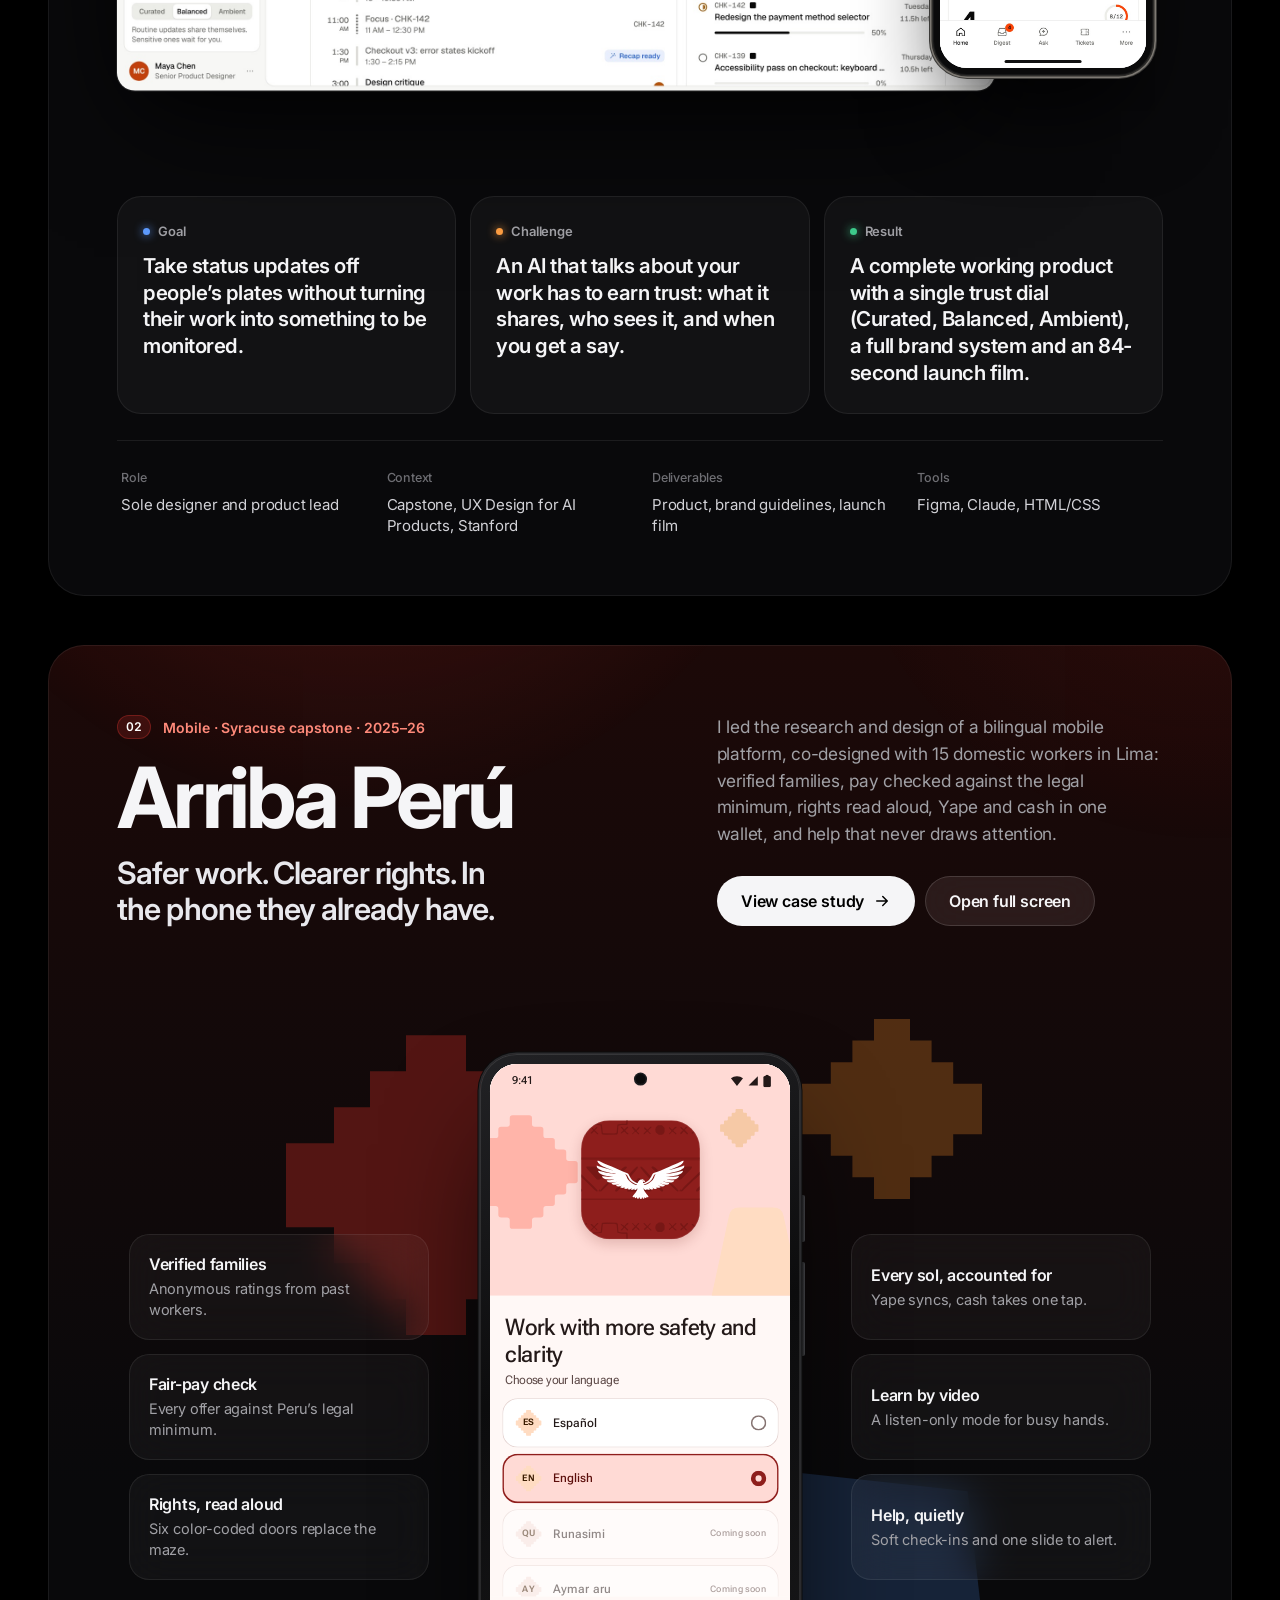
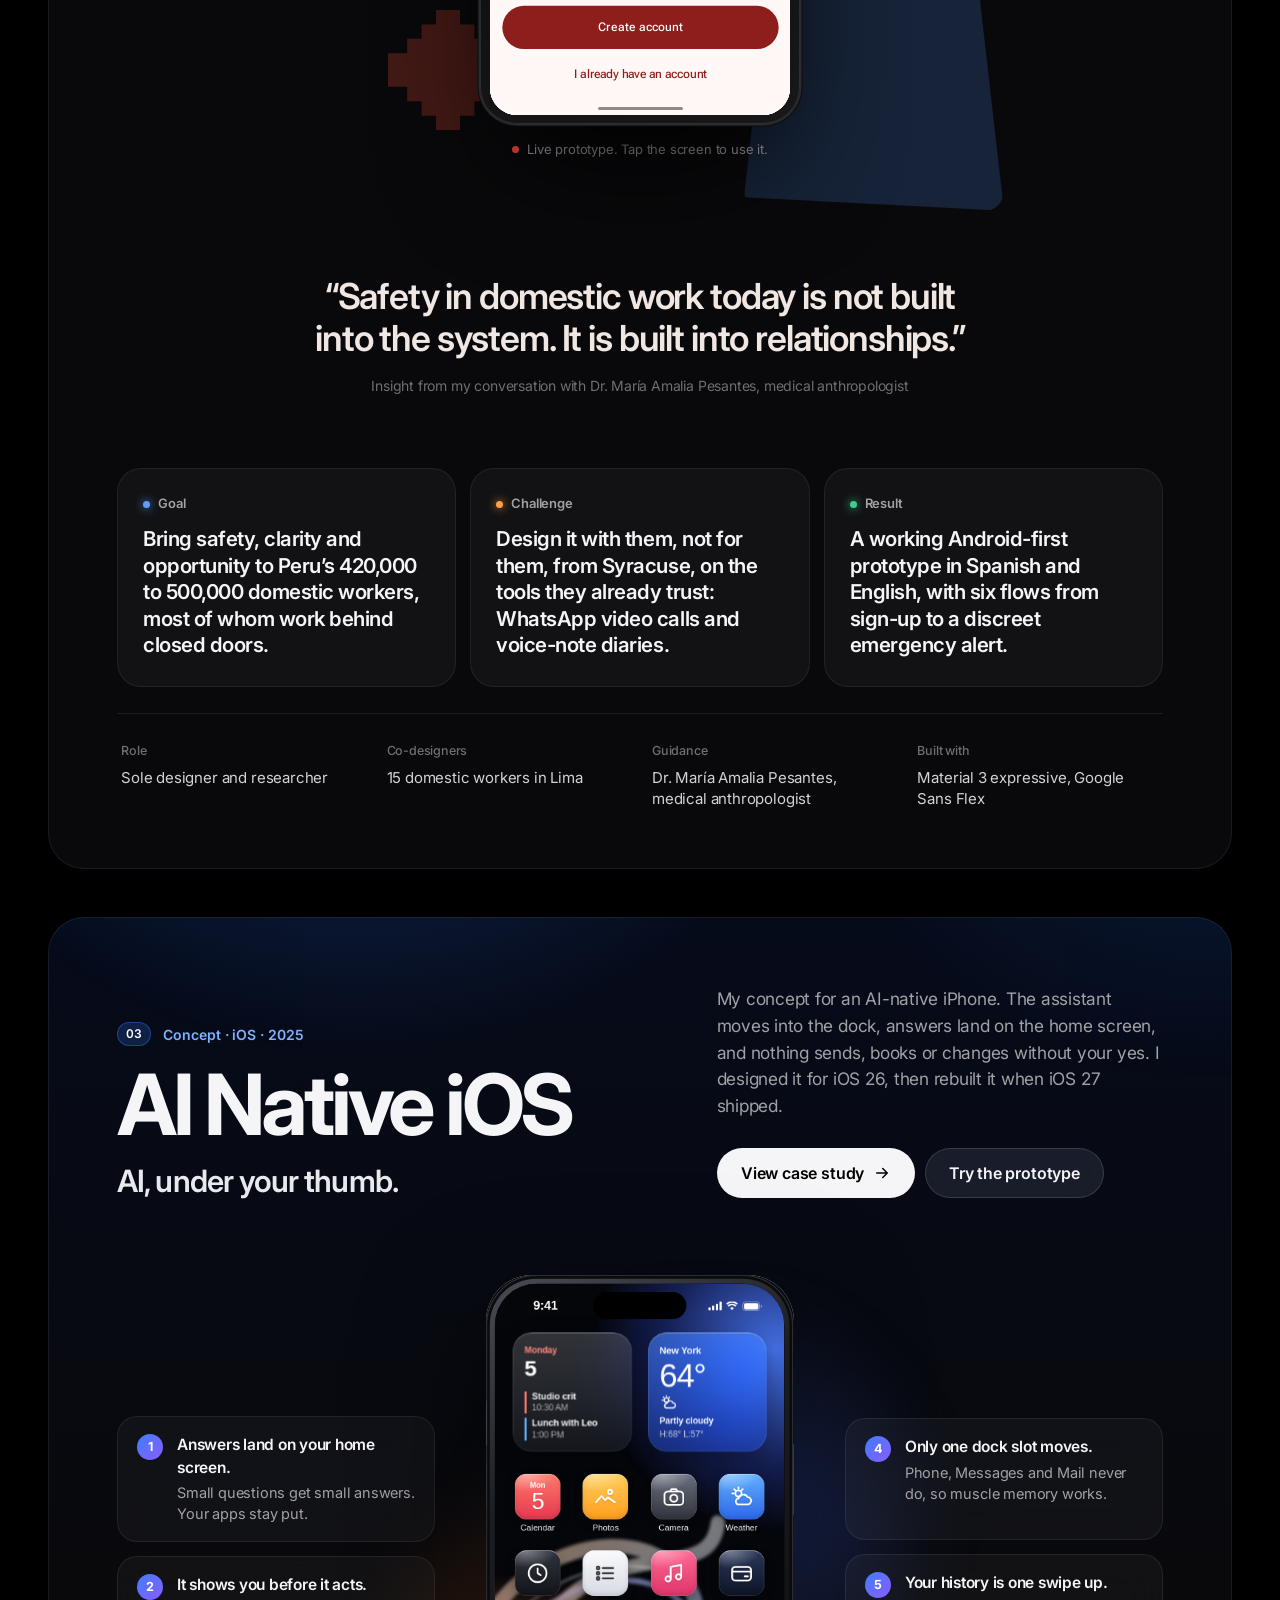
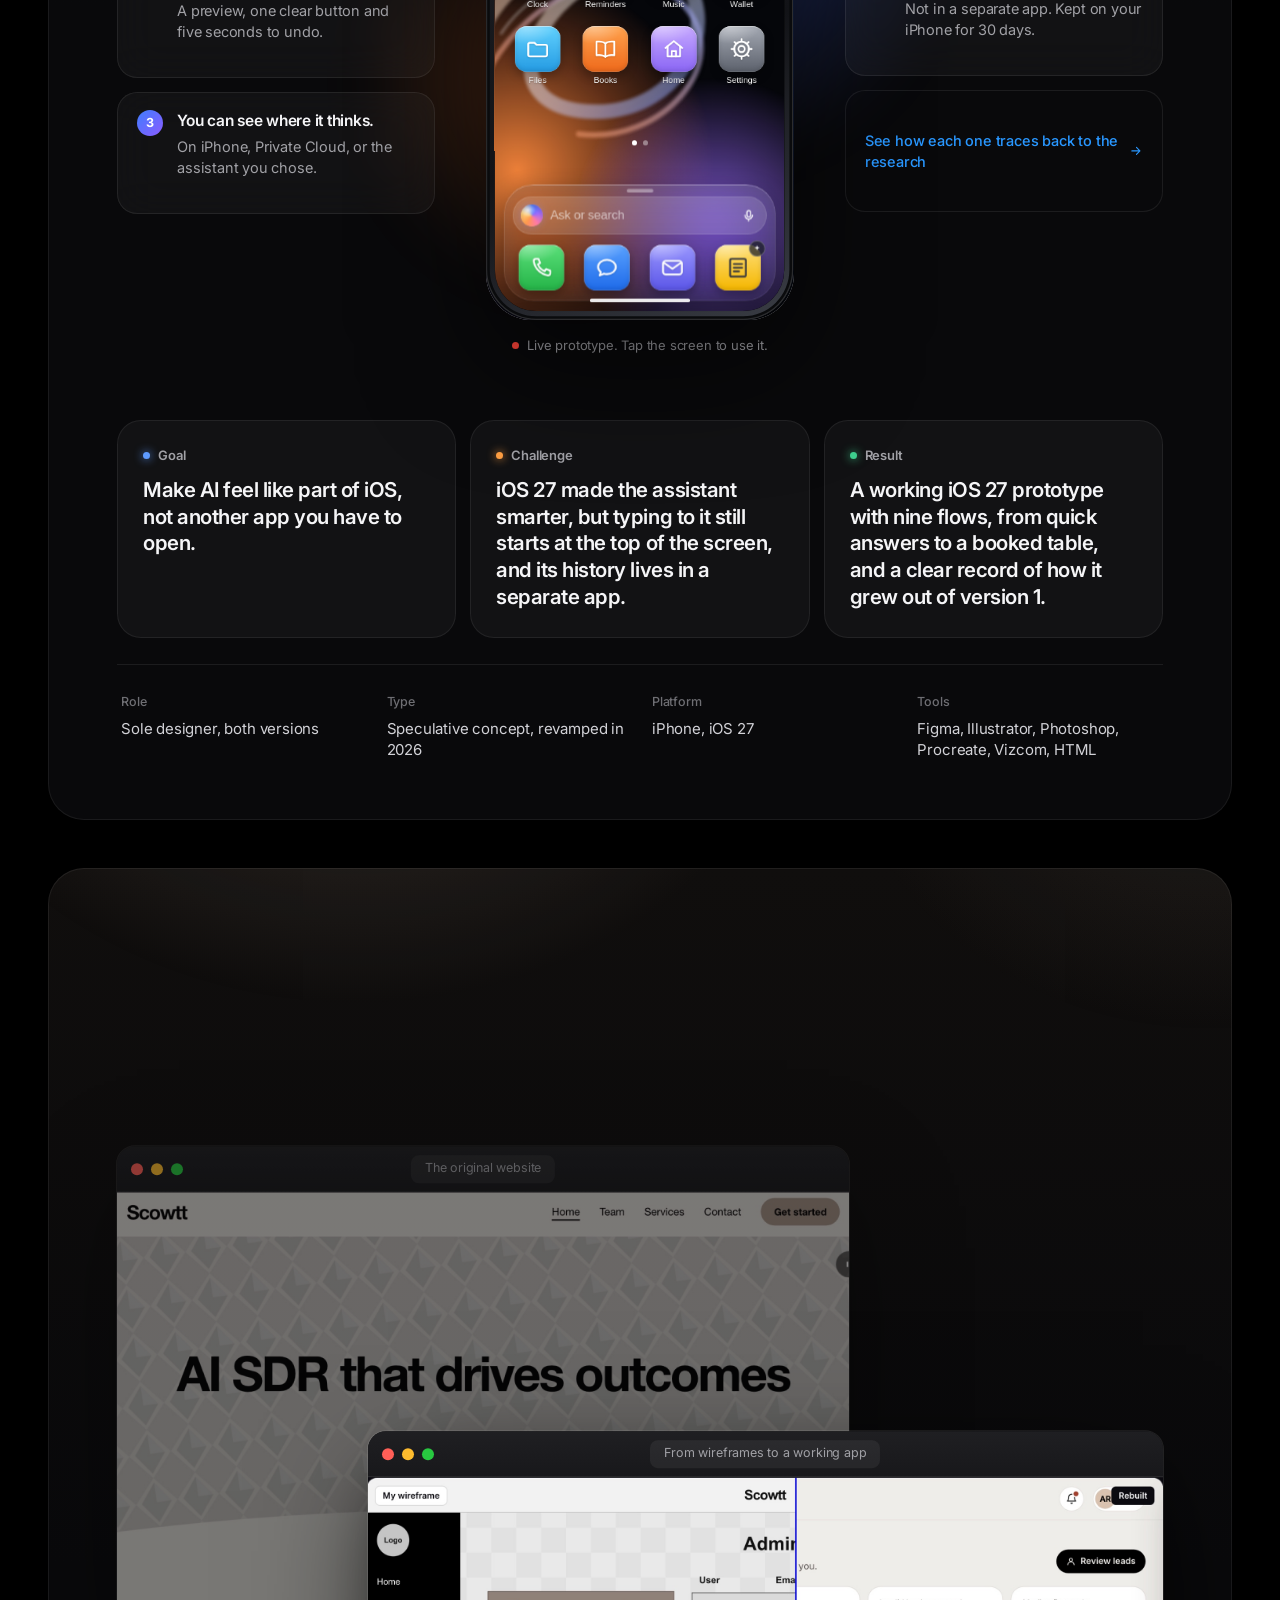
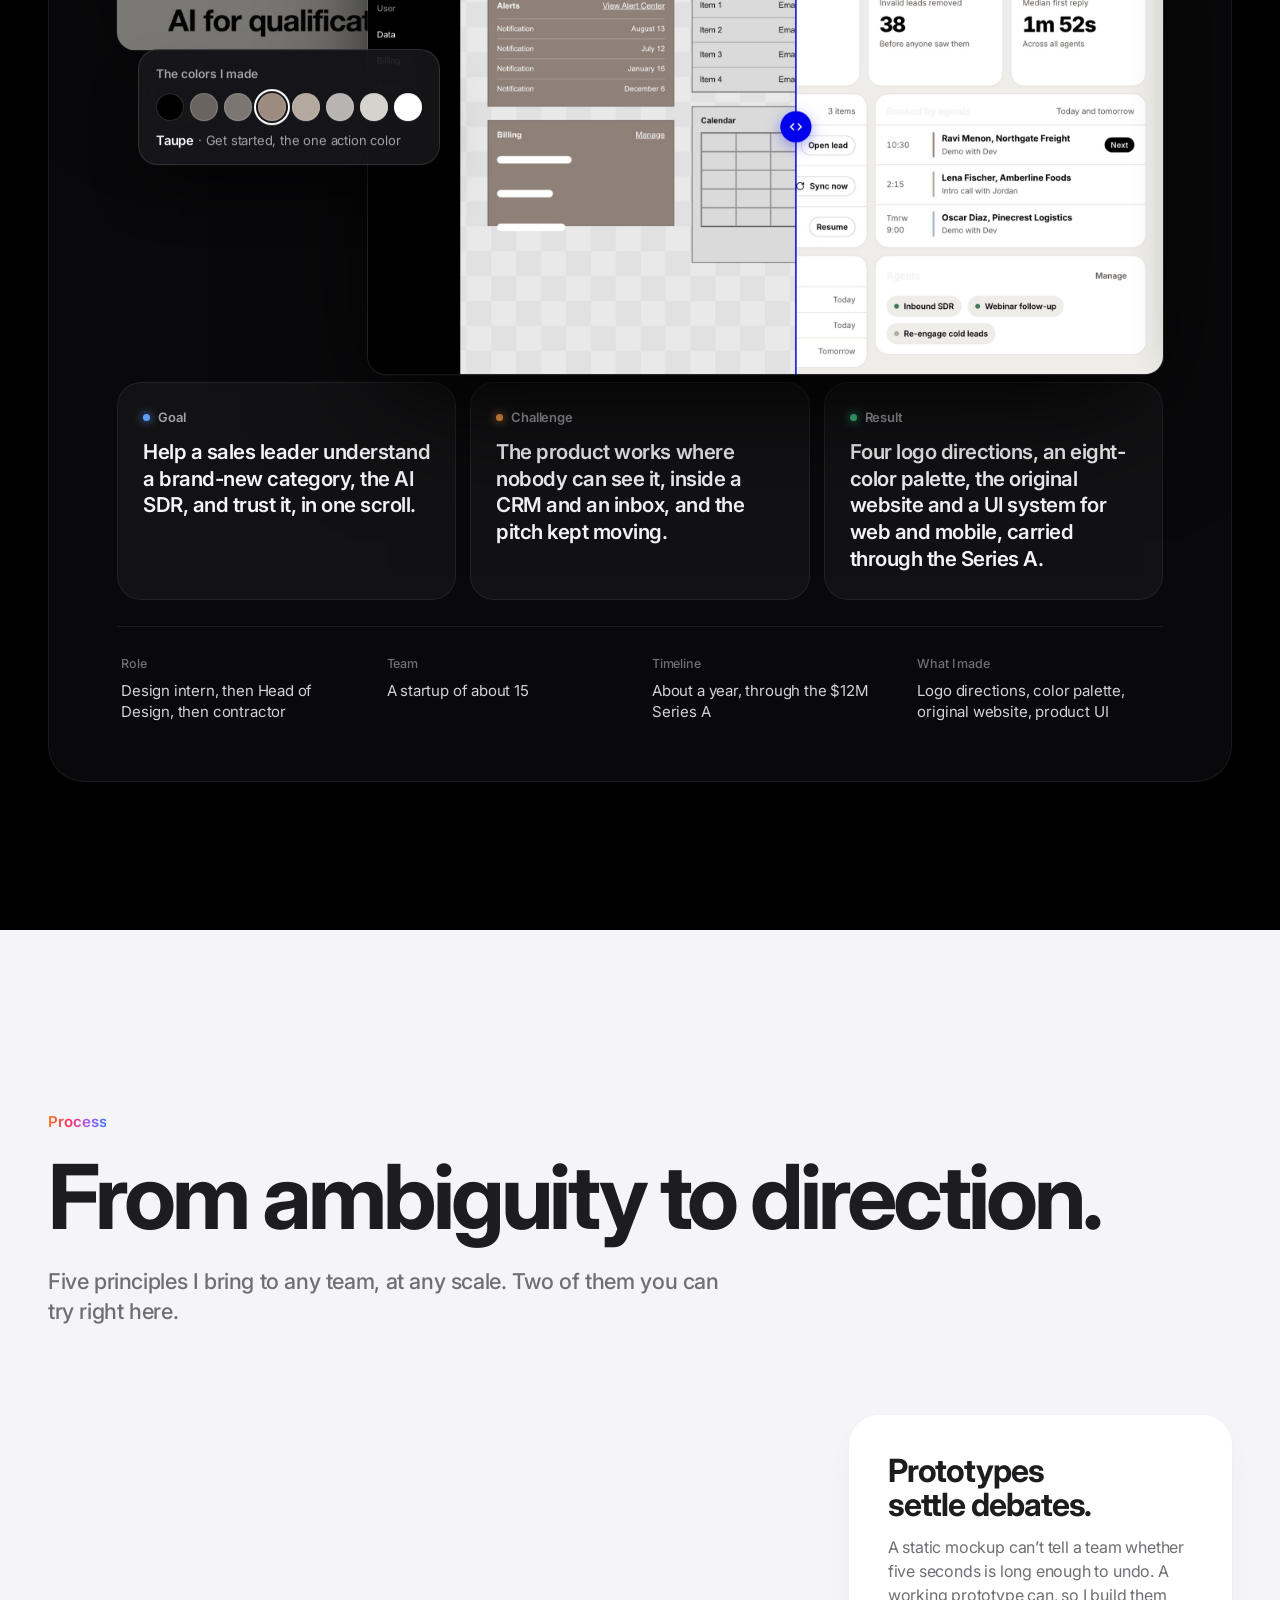
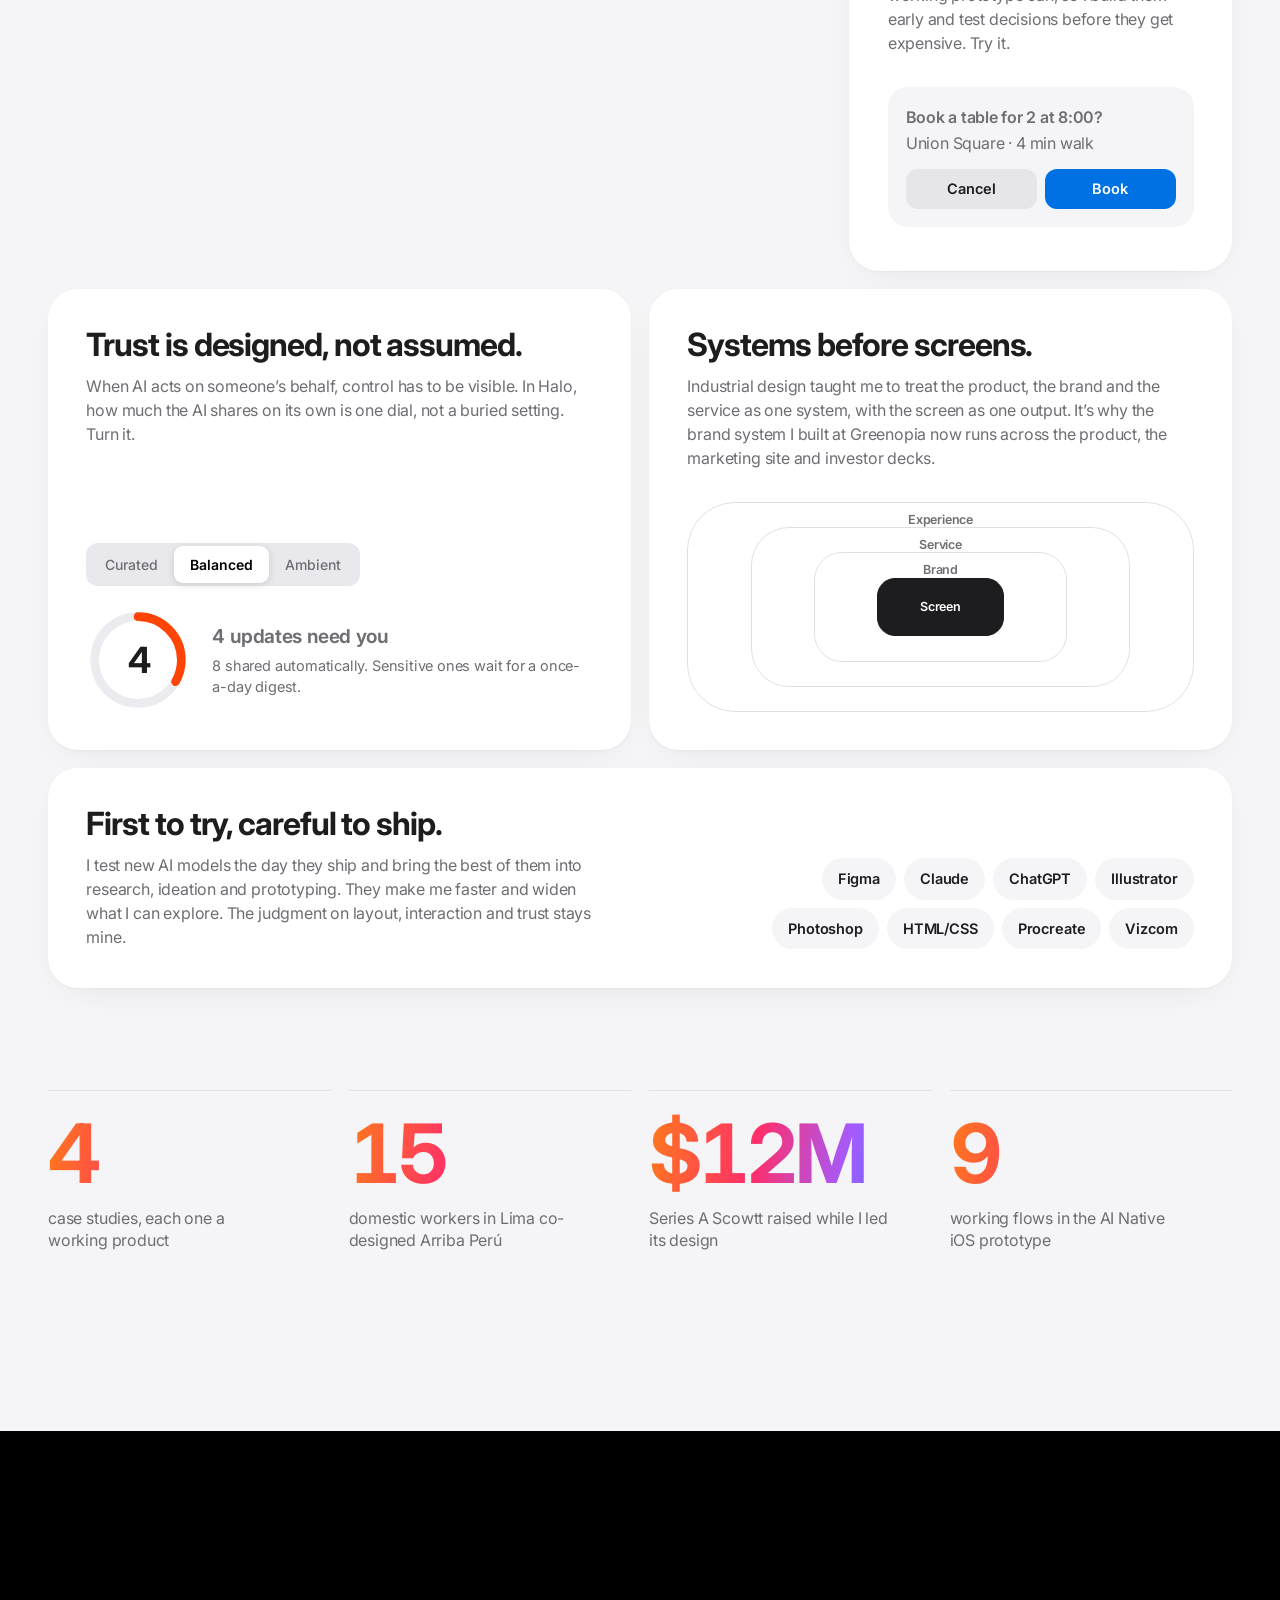
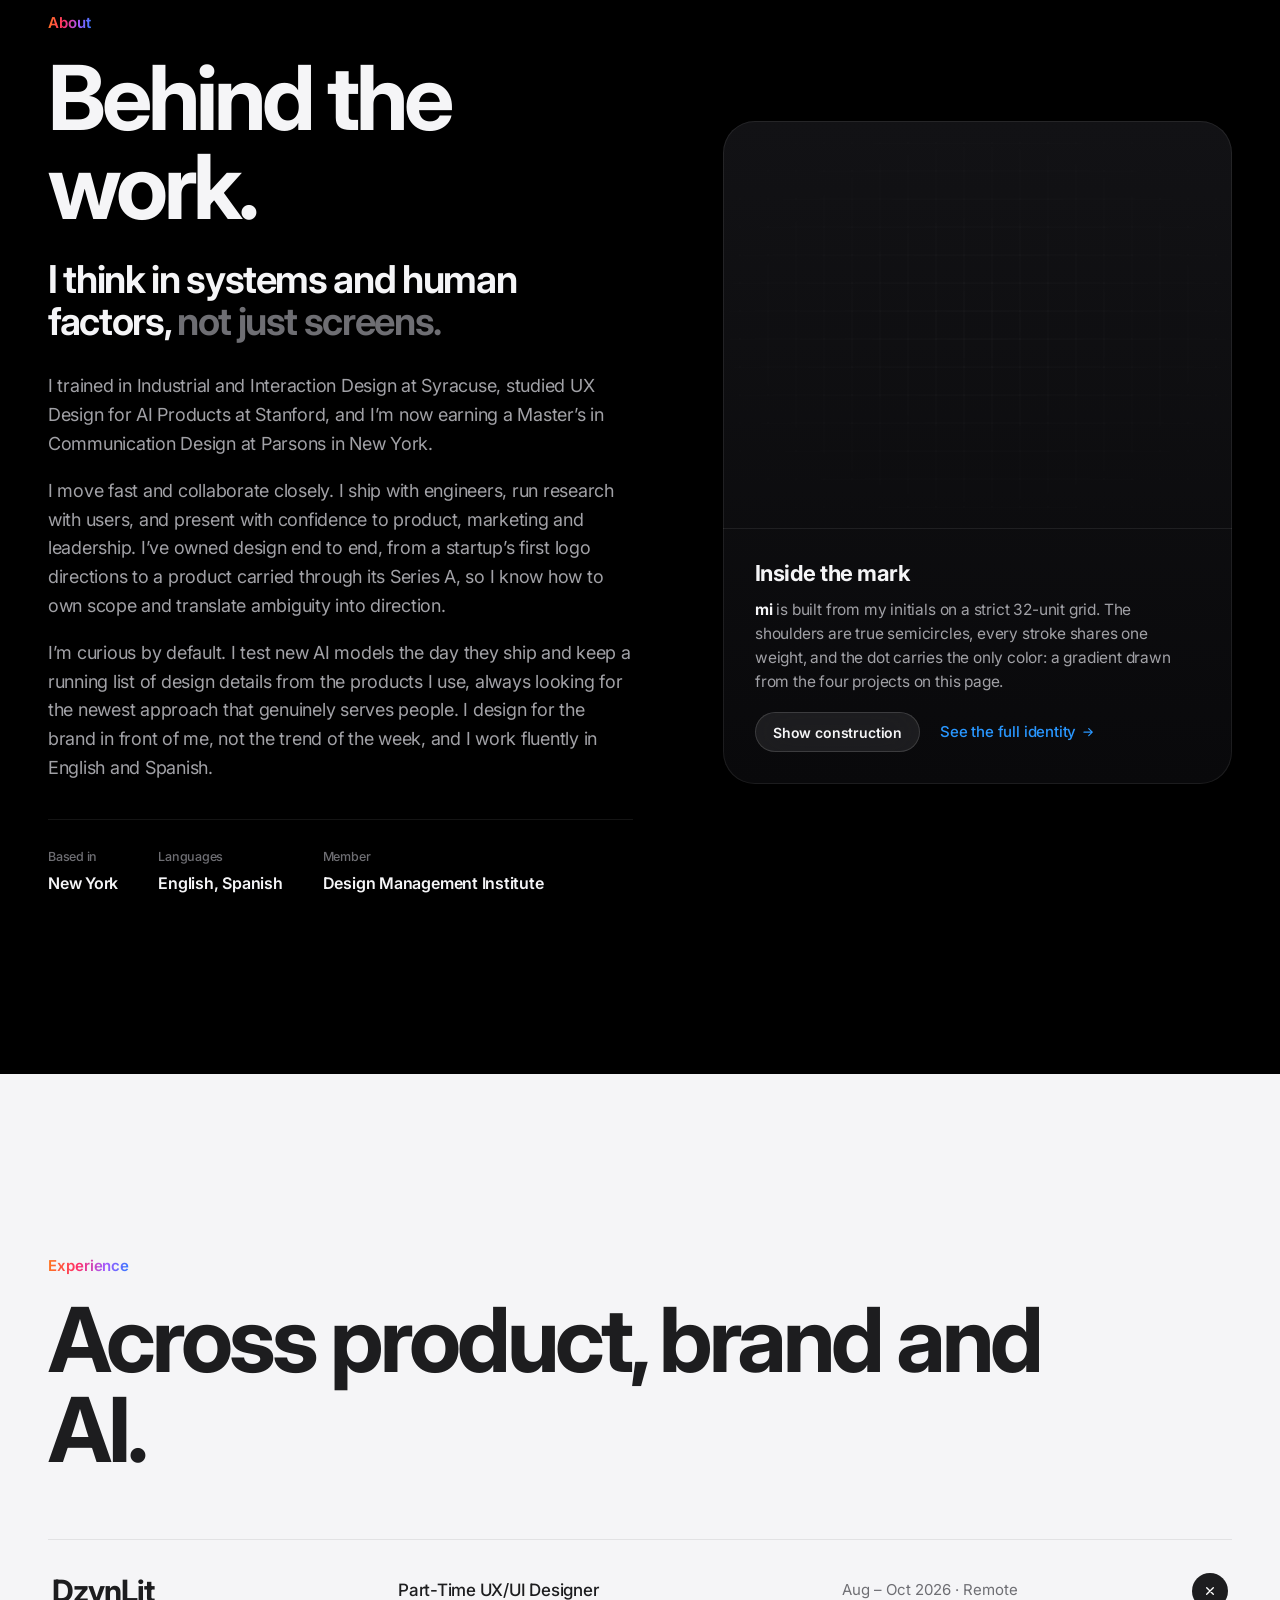
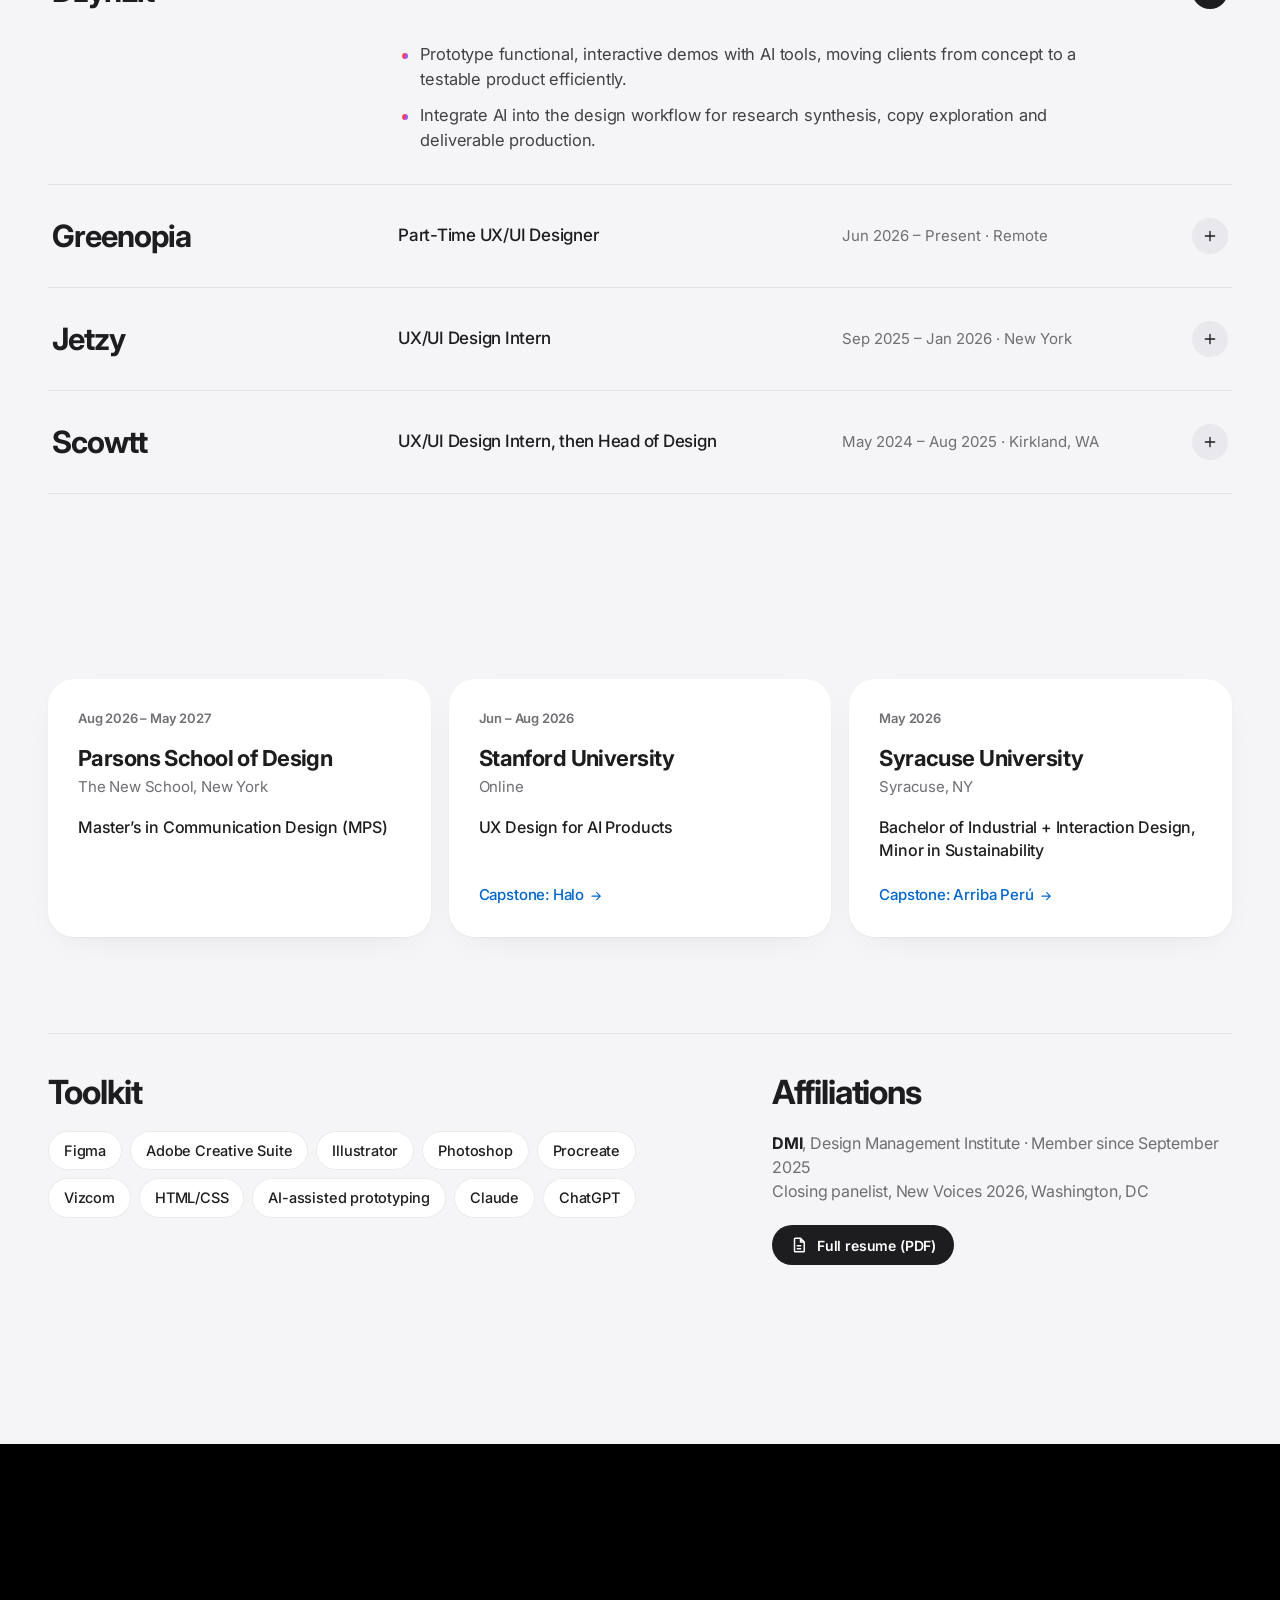
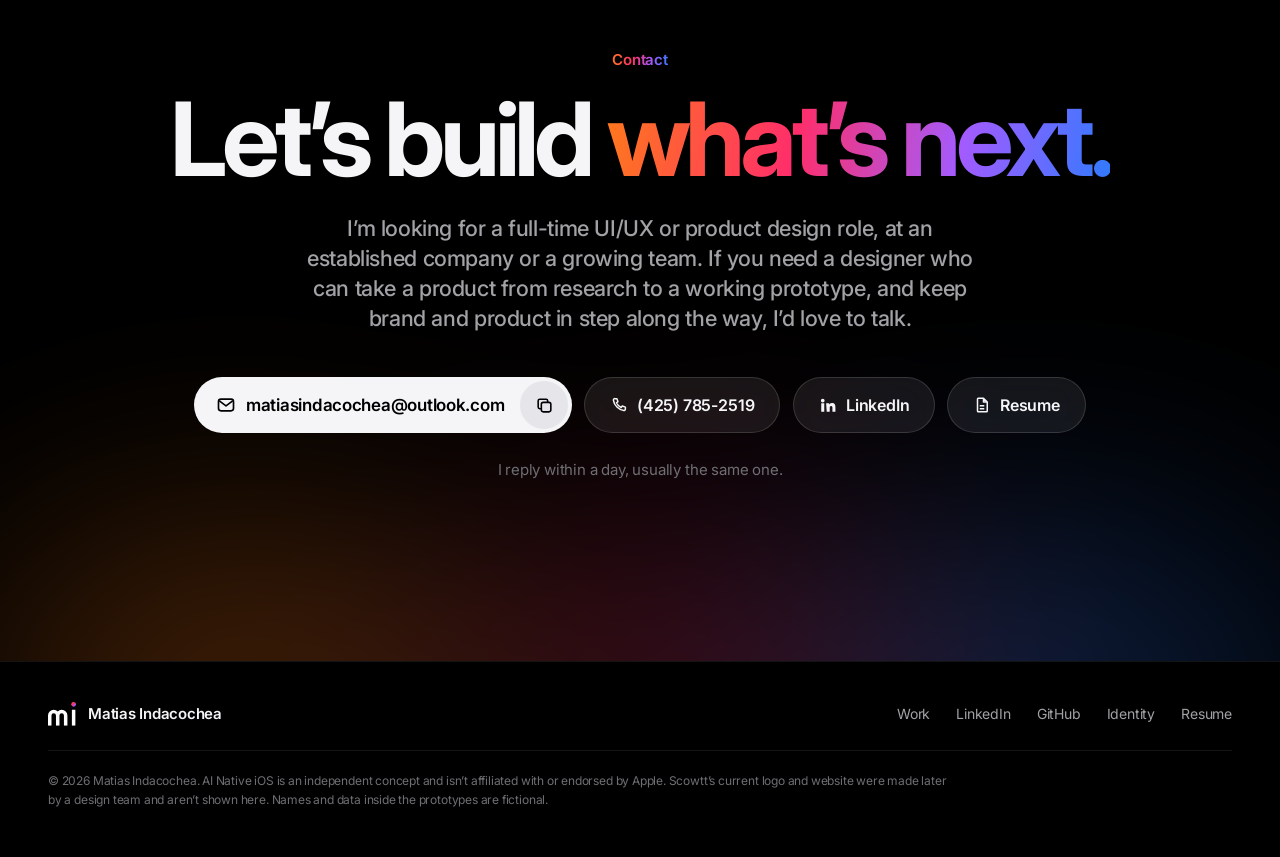
==== commit 5b832ab9: "Correct project years: Arriba Perú 2025–26, AI Native iOS 2025 Halo stays 2026 and Scowtt was alread" ====
--- a/index.html
+++ b/index.html
@@ -163,14 +163,14 @@
             <svg class="si-go ic" aria-hidden="true"><use href="#i-arrow"/></svg>
             <span class="si-bar" aria-hidden="true"></span>
           </a></li>
-          <li><a class="stage-item" href="#arriba" style="--c:#E0483F" data-path="work/arriba-peru/" data-preview="work/arriba-peru/prototype.html" data-preview-device="phone" data-preview-embed="android-app" data-kicker="Mobile · Syracuse capstone · 2026">
+          <li><a class="stage-item" href="#arriba" style="--c:#E0483F" data-path="work/arriba-peru/" data-preview="work/arriba-peru/prototype.html" data-preview-device="phone" data-preview-embed="android-app" data-kicker="Mobile · Syracuse capstone · 2025–26">
             <span class="si-num">02</span>
             <span class="si-thumb" aria-hidden="true"><img src="assets/img/arriba-hero.jpg" alt="" width="2000" height="1250" loading="lazy" decoding="async"></span>
             <span class="si-body"><span class="si-name">Arriba Perú</span><span class="si-kind">Mobile app · Syracuse</span><span class="si-line">Safer work. Clearer rights.</span></span>
             <svg class="si-go ic" aria-hidden="true"><use href="#i-arrow"/></svg>
             <span class="si-bar" aria-hidden="true"></span>
           </a></li>
-          <li><a class="stage-item" href="#aiios" style="--c:#4C8DFF" data-path="work/ai-native-ios/" data-preview="work/ai-native-ios/#prototype" data-preview-device="" data-kicker="Concept · iOS 27 · 2026">
+          <li><a class="stage-item" href="#aiios" style="--c:#4C8DFF" data-path="work/ai-native-ios/" data-preview="work/ai-native-ios/#prototype" data-preview-device="" data-kicker="Concept · iOS · 2025">
             <span class="si-num">03</span>
             <span class="si-thumb" aria-hidden="true"><img src="assets/img/aiios-hero.jpg" alt="" width="2000" height="1250" loading="lazy" decoding="async"></span>
             <span class="si-body"><span class="si-name">AI Native iOS</span><span class="si-kind">iOS concept</span><span class="si-line">AI, under your thumb.</span></span>
@@ -291,7 +291,7 @@
       <div class="project-glow" aria-hidden="true"></div>
       <header class="project-head">
         <div class="project-titles reveal">
-          <p class="project-kicker"><span class="num">02</span>Mobile · Syracuse capstone · 2026</p>
+          <p class="project-kicker"><span class="num">02</span>Mobile · Syracuse capstone · 2025–26</p>
           <h3 class="project-title">Arriba Perú</h3>
           <p class="project-tagline">Safer work. Clearer rights. In the phone they already have.</p>
         </div>
@@ -355,7 +355,7 @@
       <div class="project-glow" aria-hidden="true"></div>
       <header class="project-head">
         <div class="project-titles reveal">
-          <p class="project-kicker"><span class="num">03</span>Concept · iOS 27 · 2026</p>
+          <p class="project-kicker"><span class="num">03</span>Concept · iOS · 2025</p>
           <h3 class="project-title">AI Native iOS</h3>
           <p class="project-tagline">AI, under your thumb.</p>
         </div>
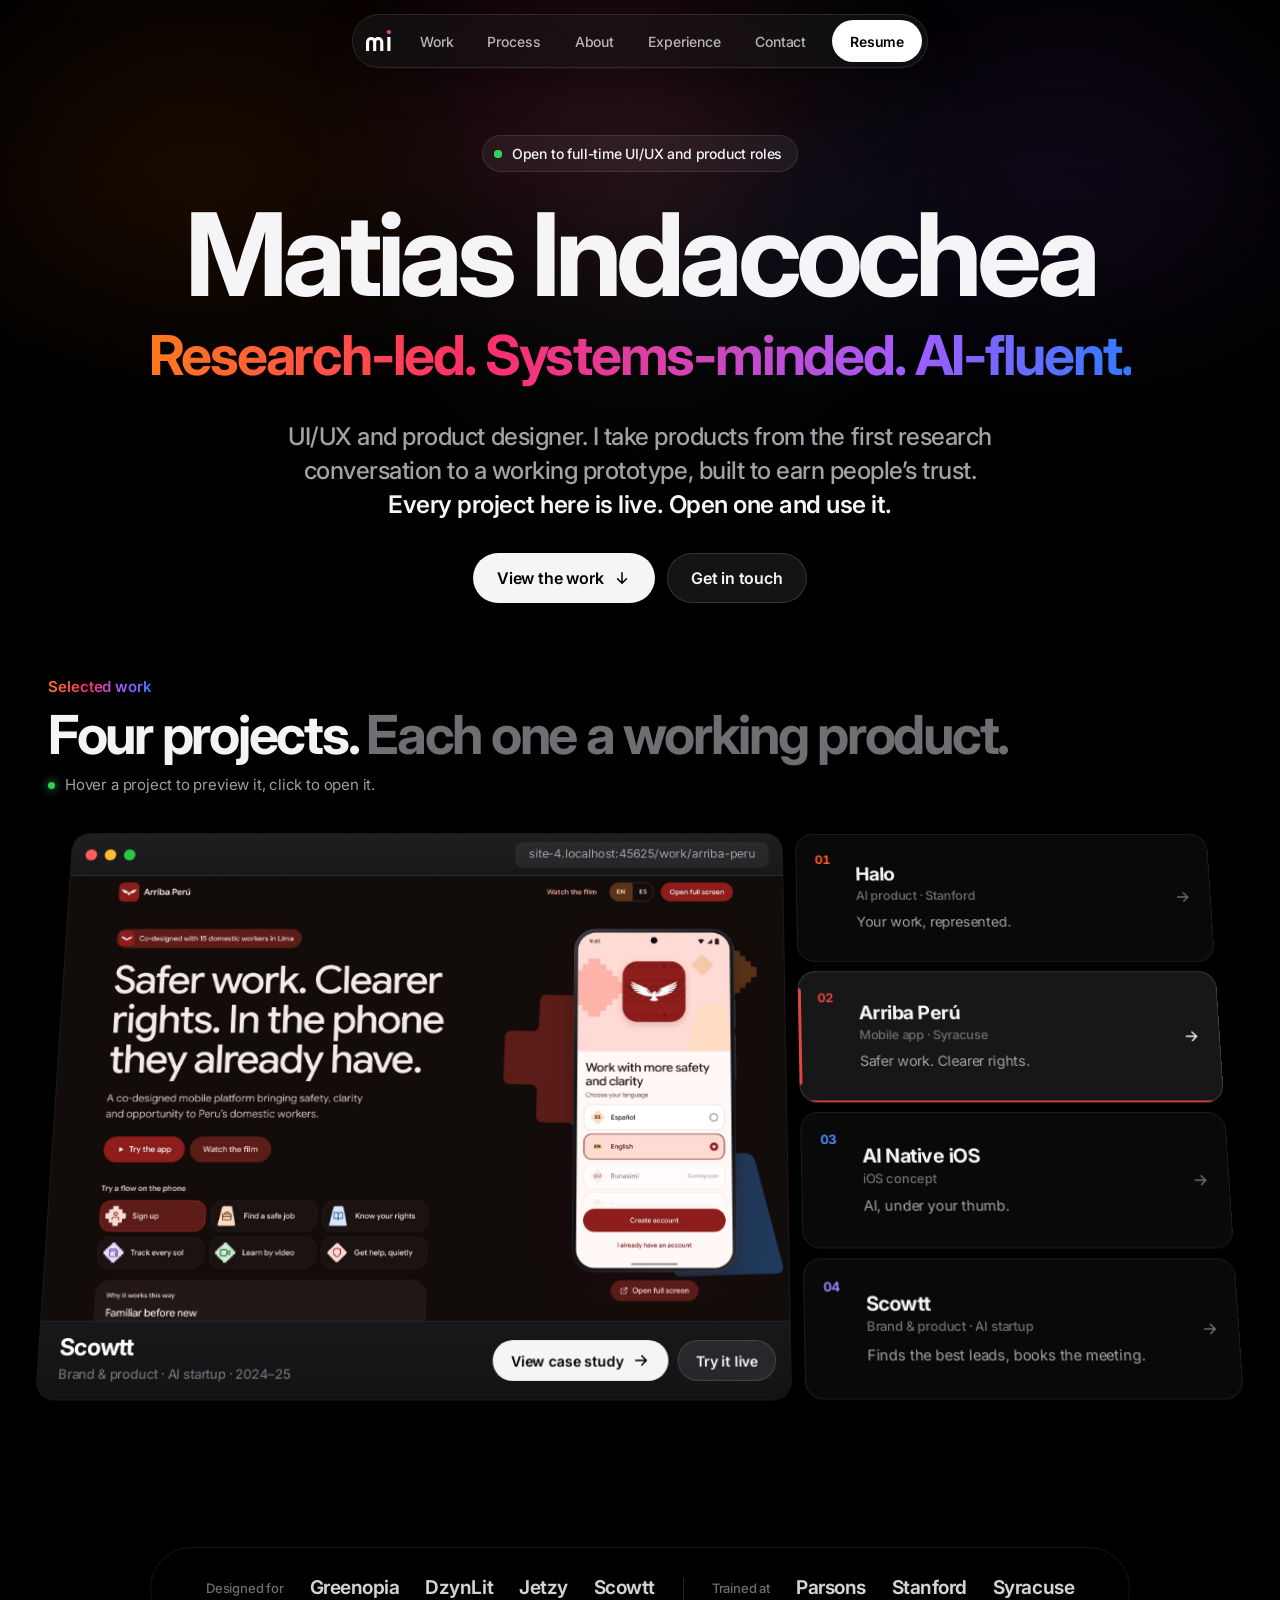
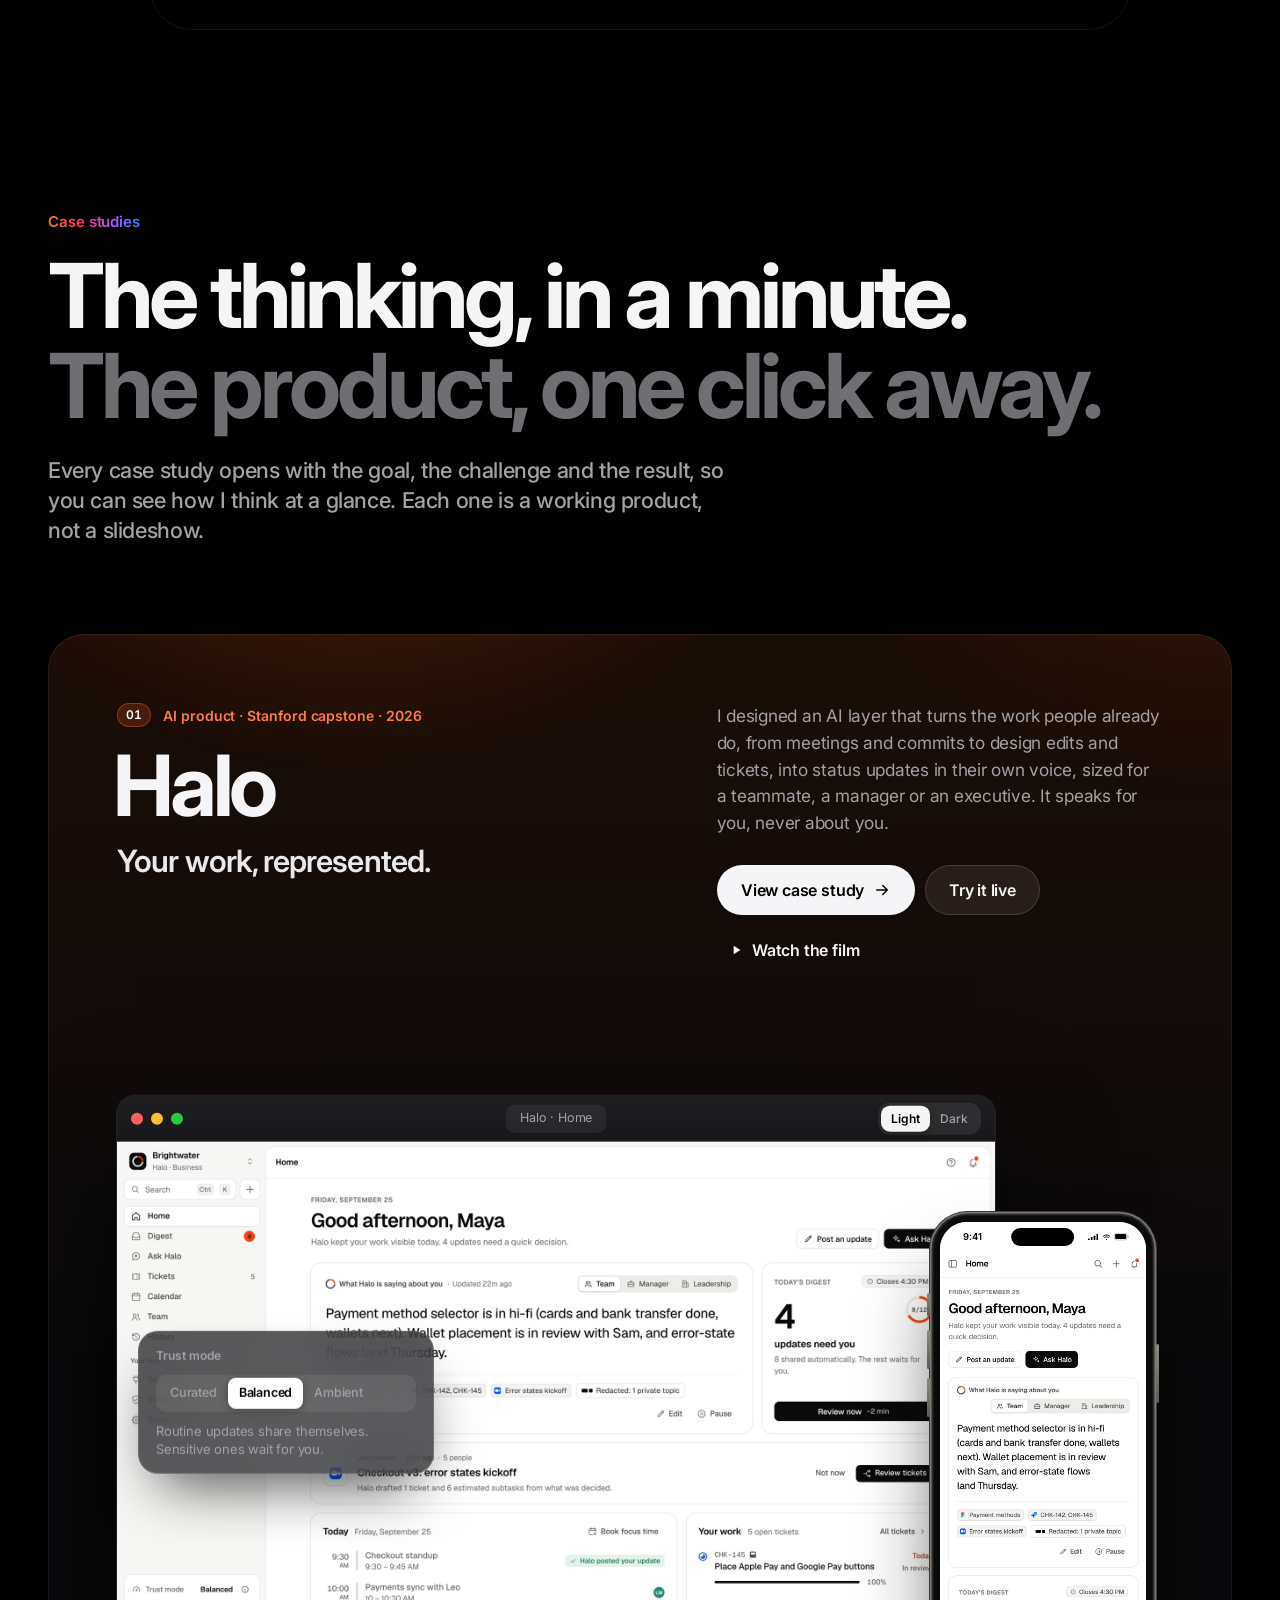
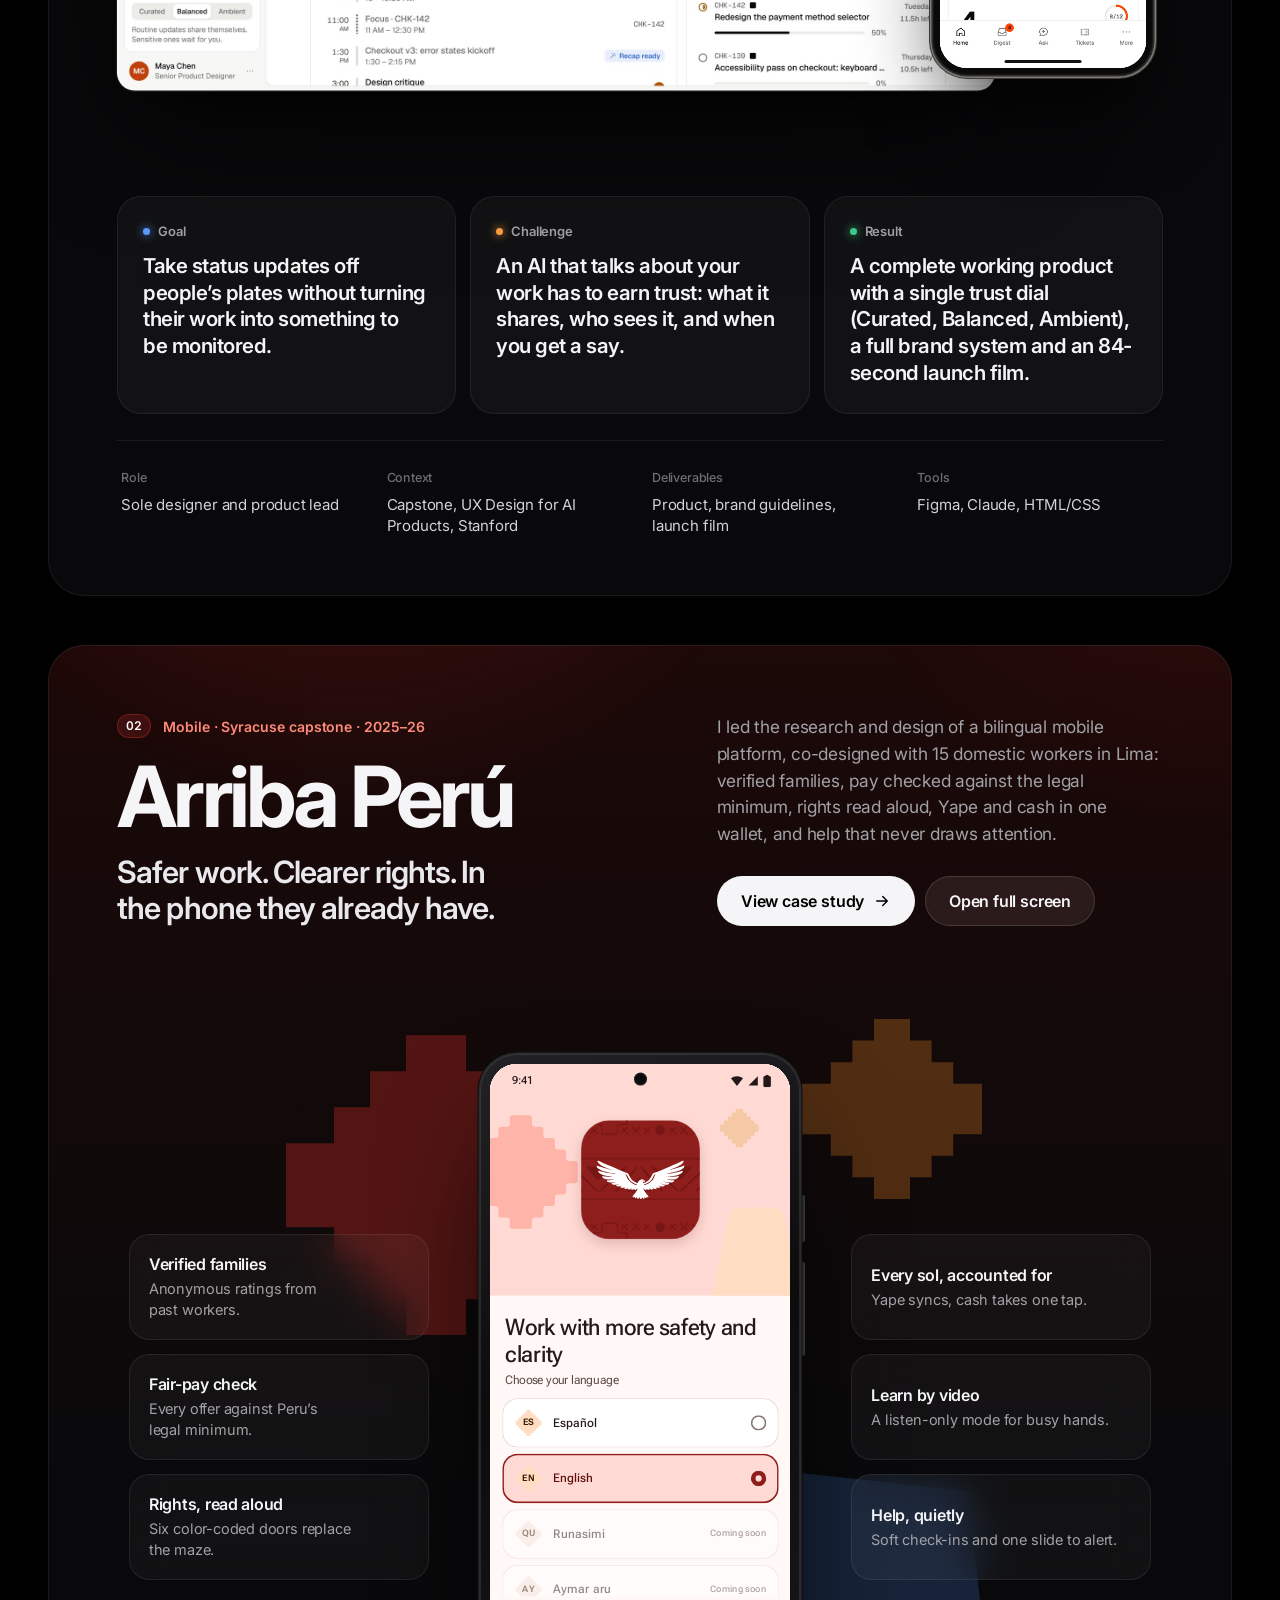
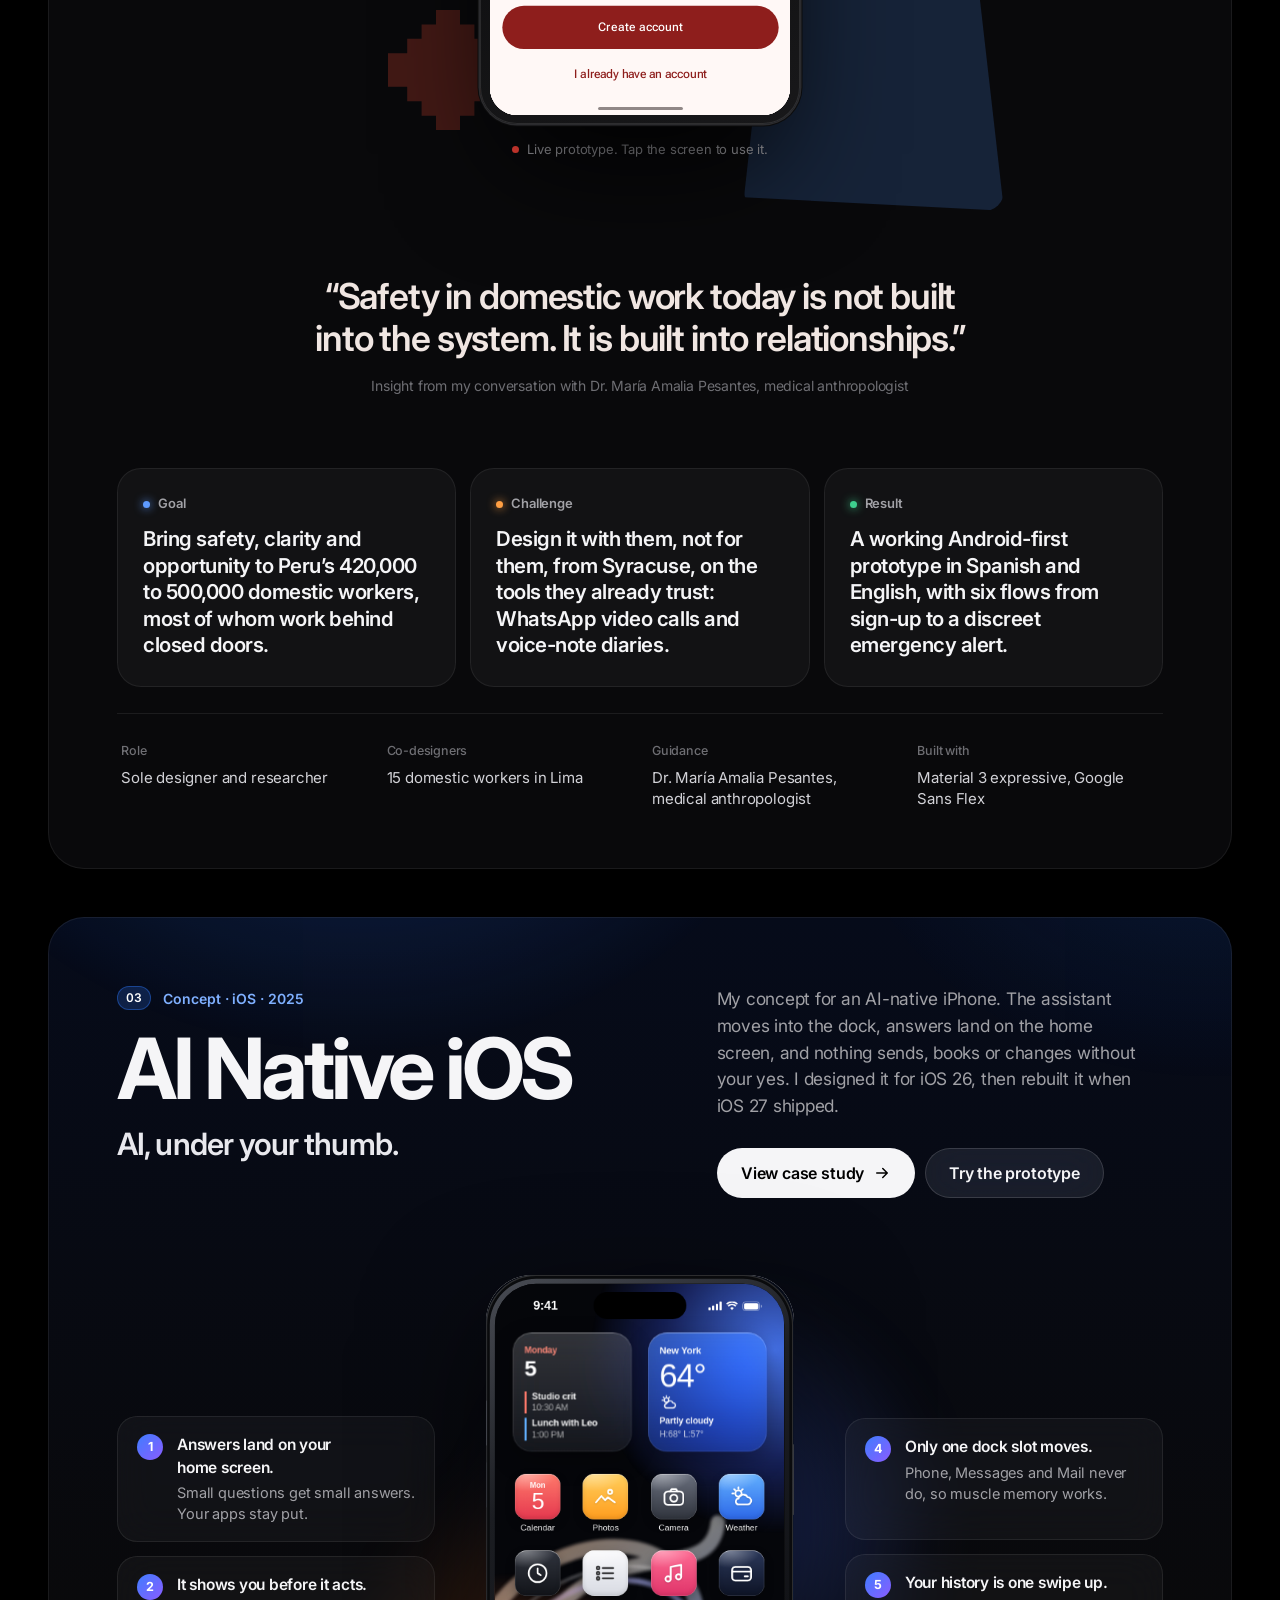
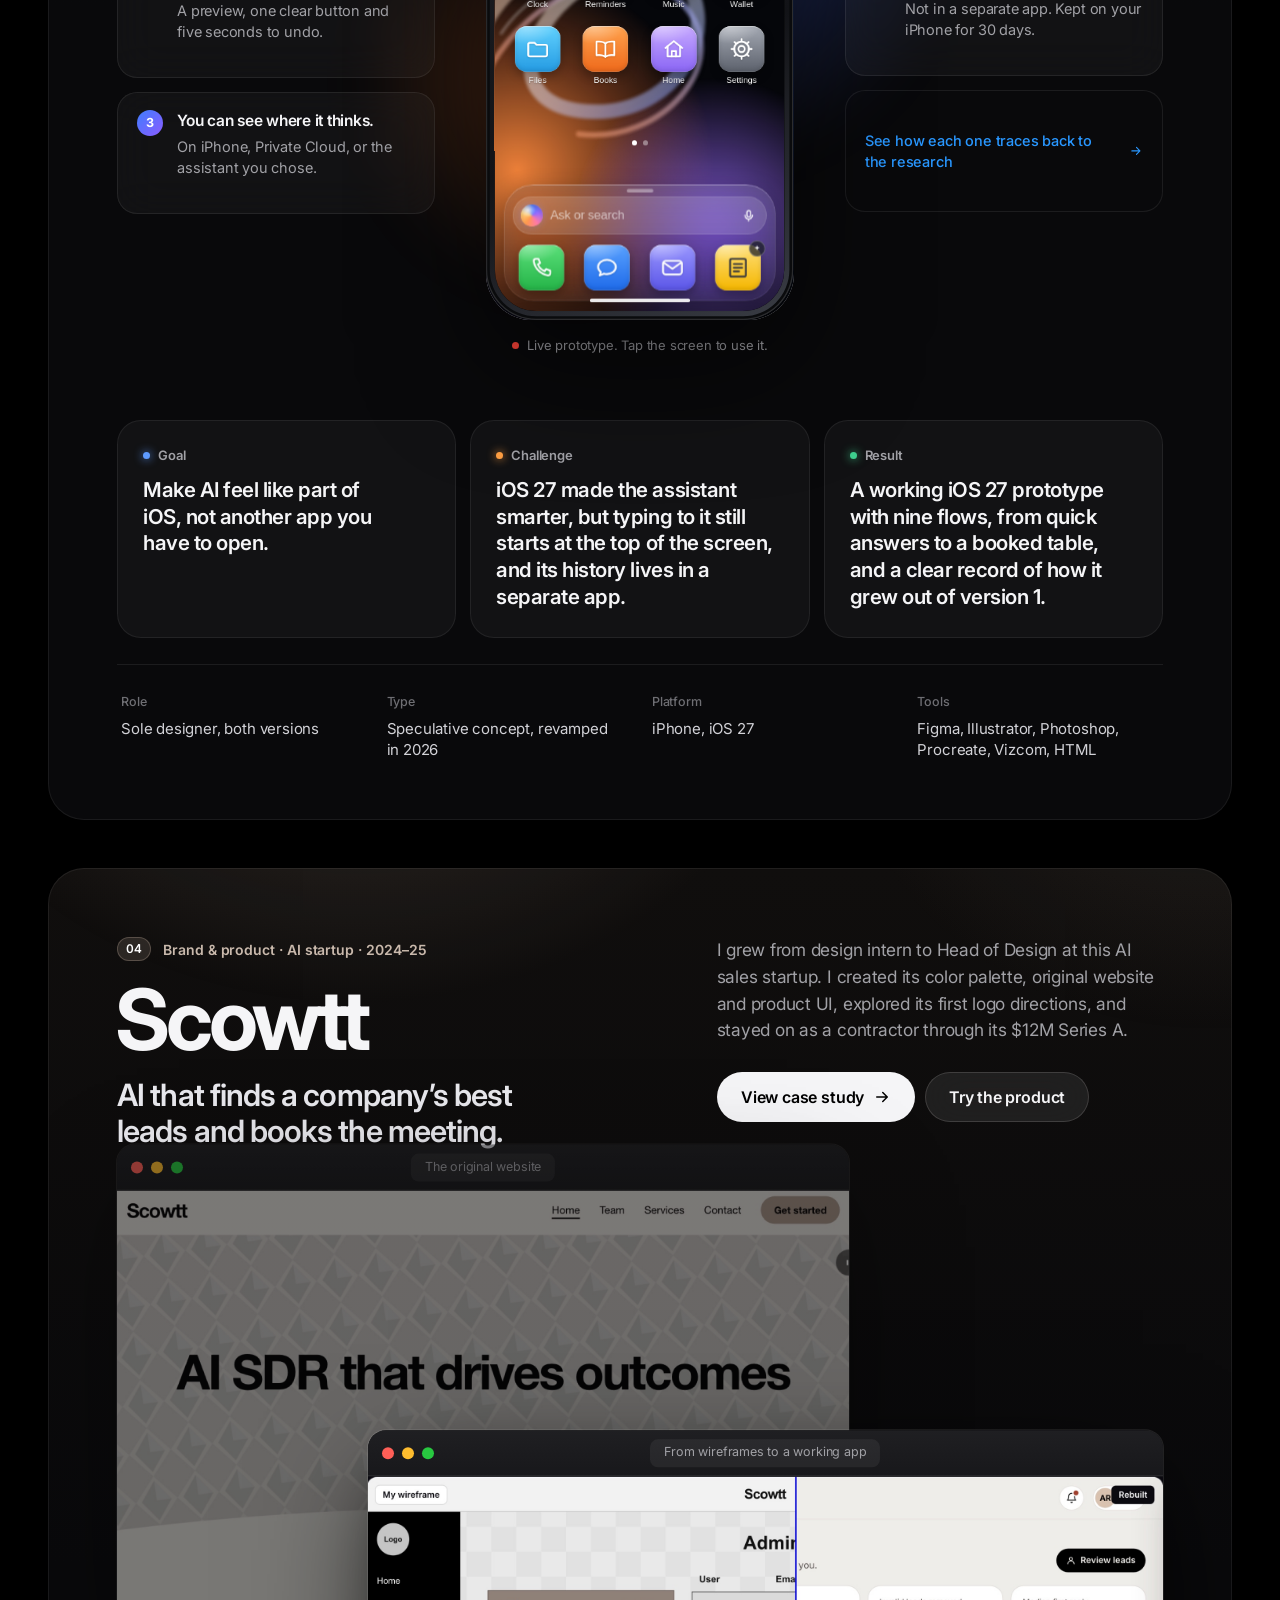
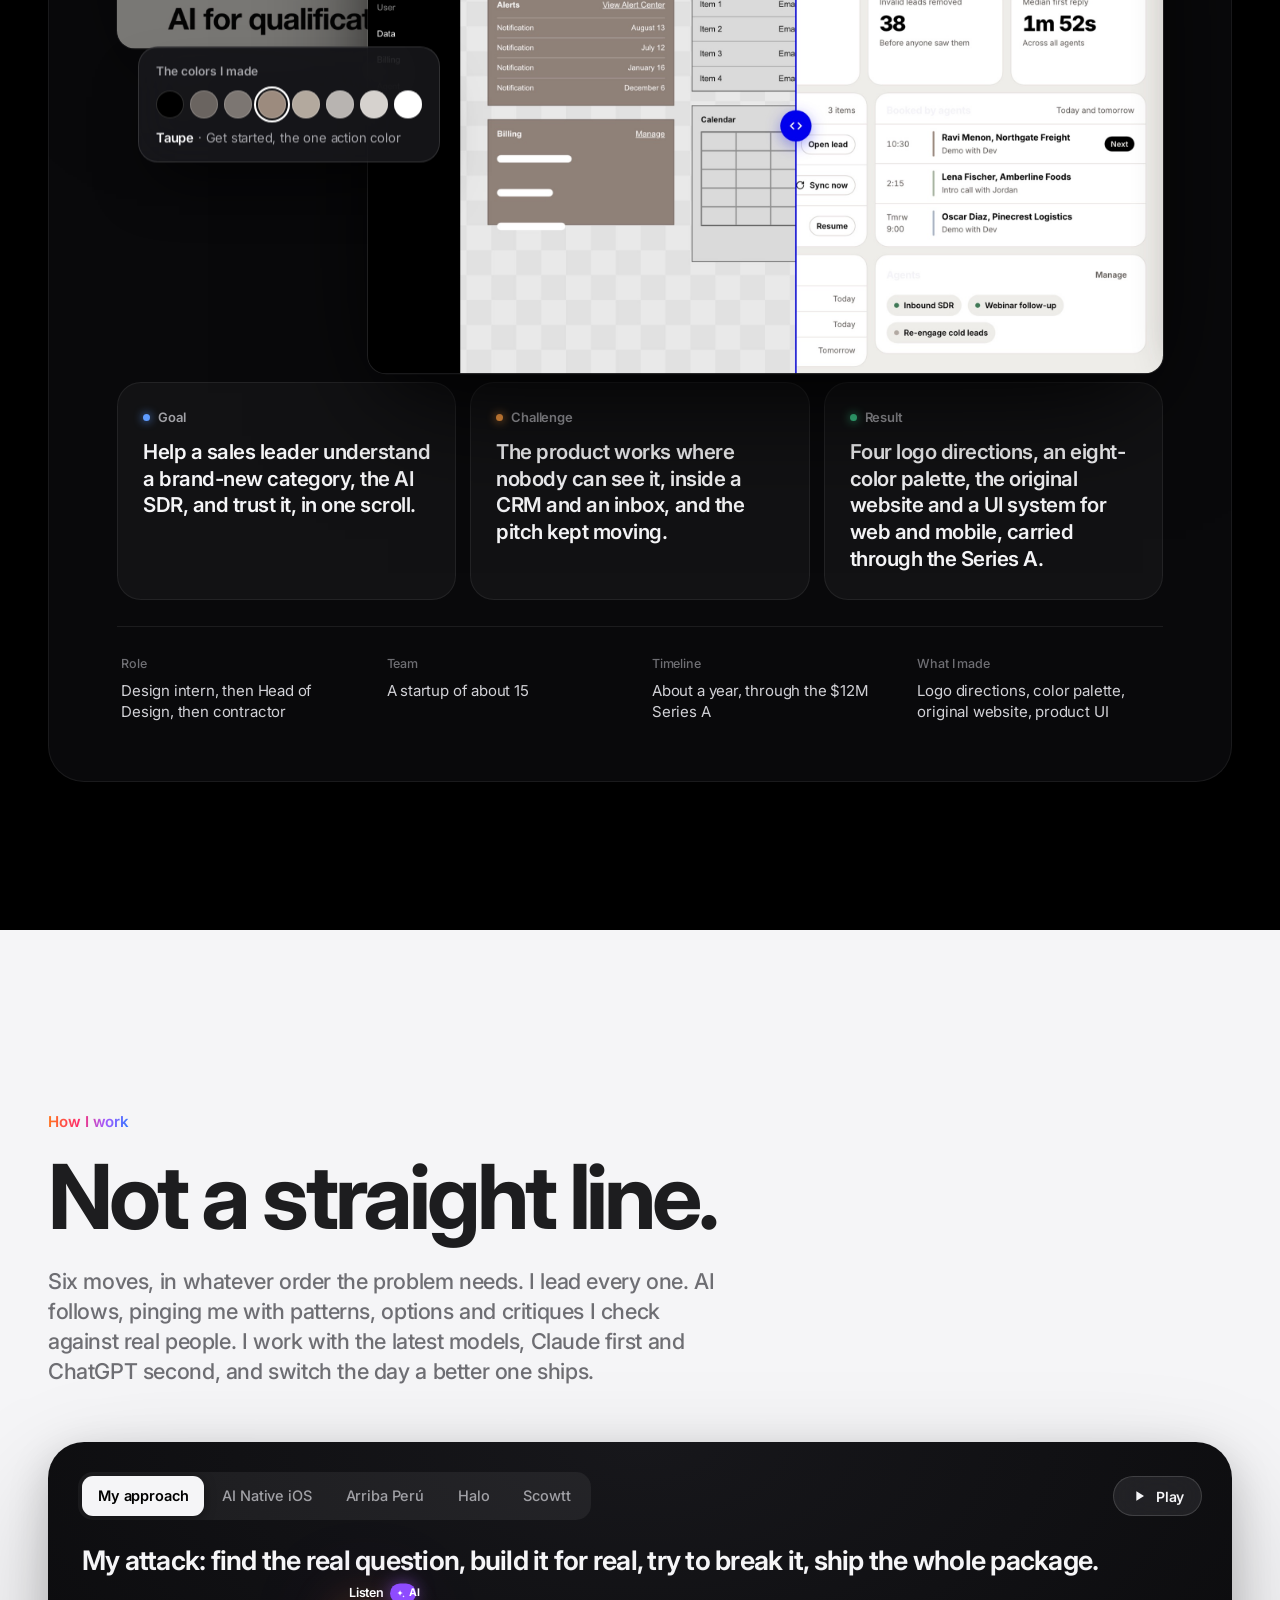
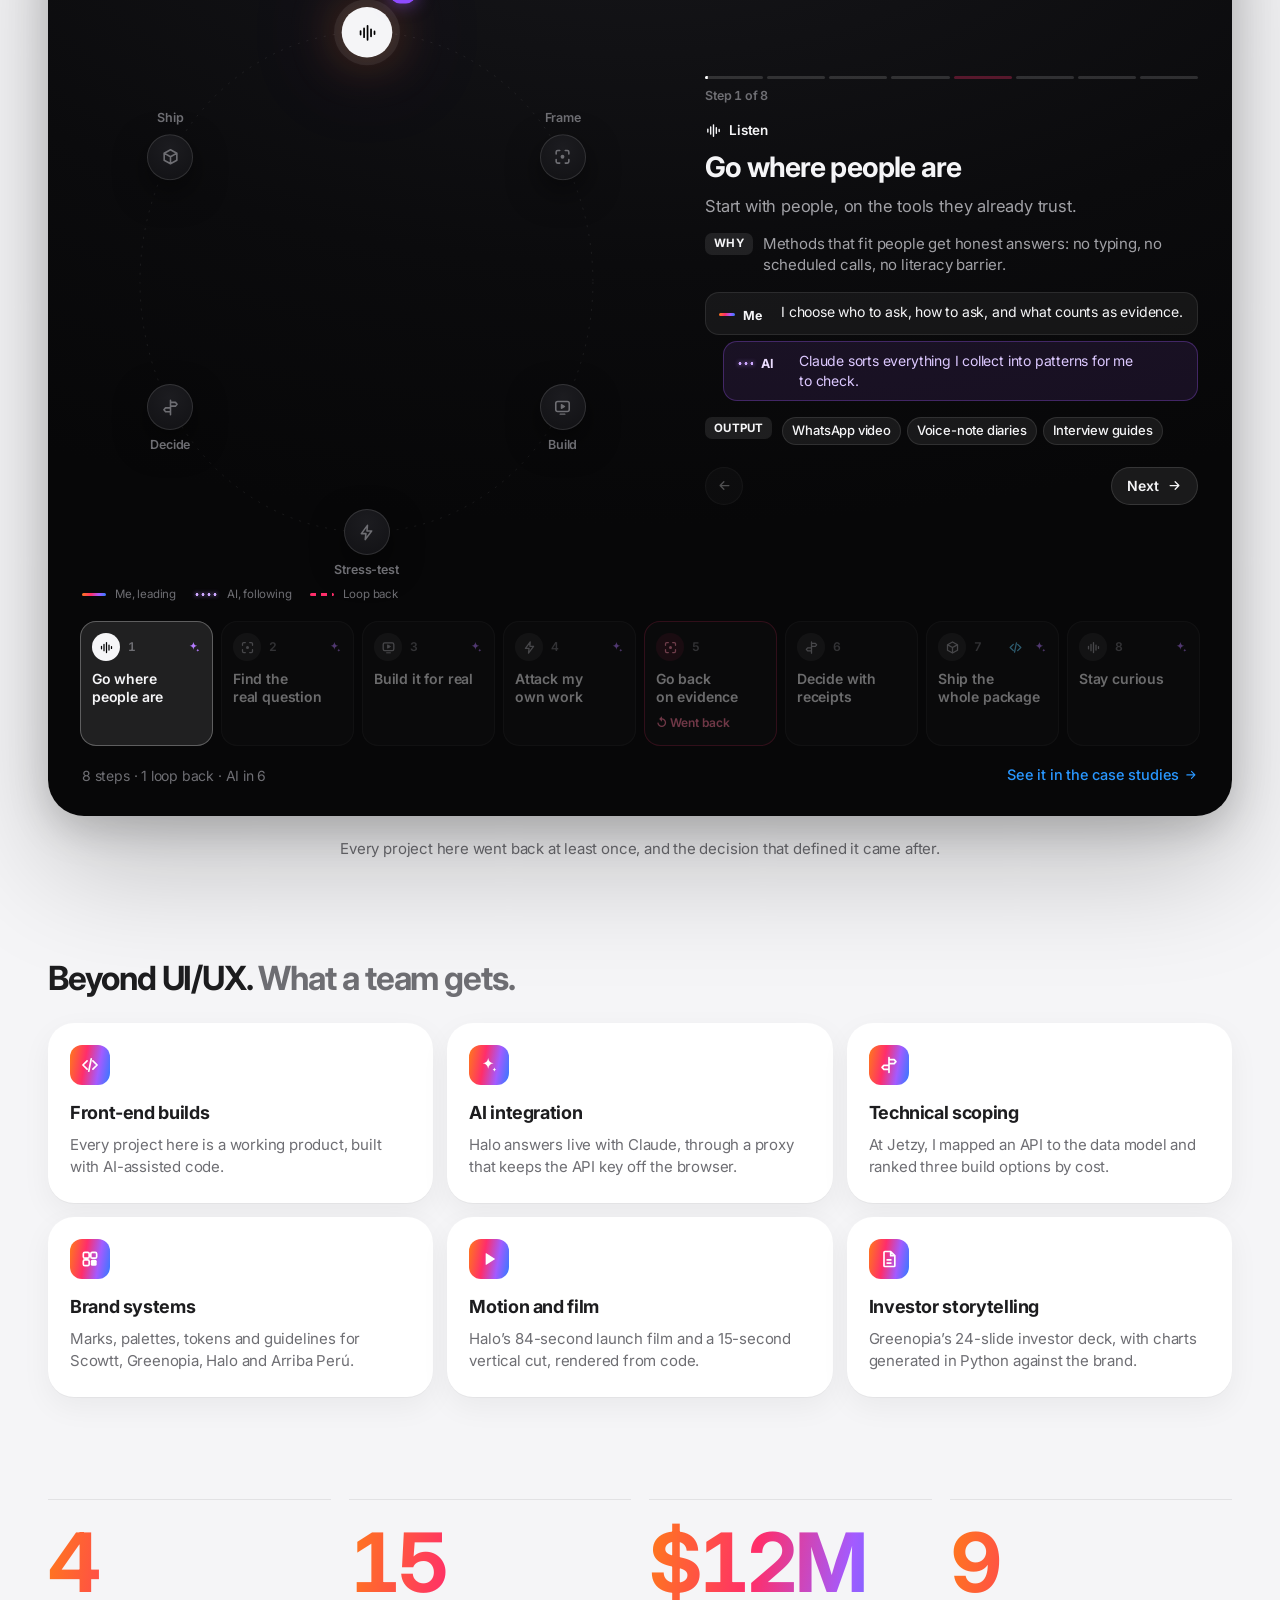
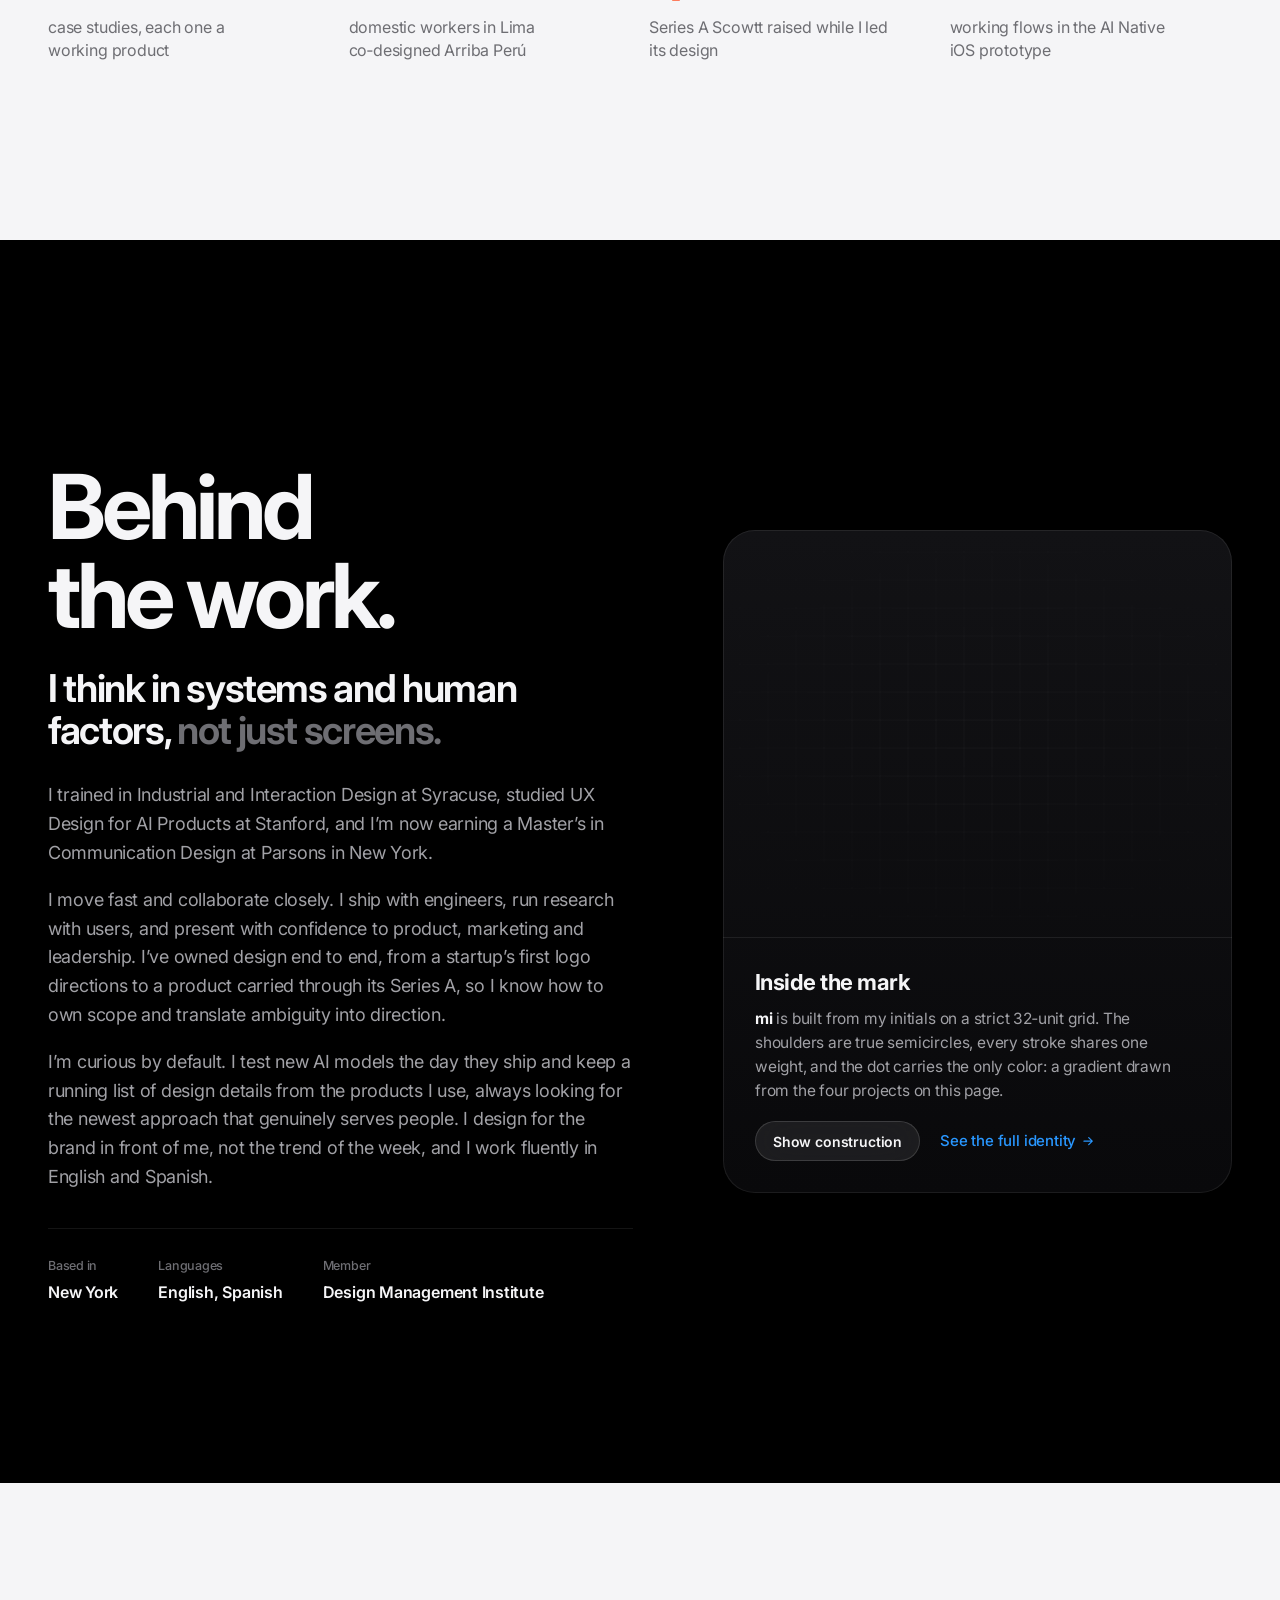
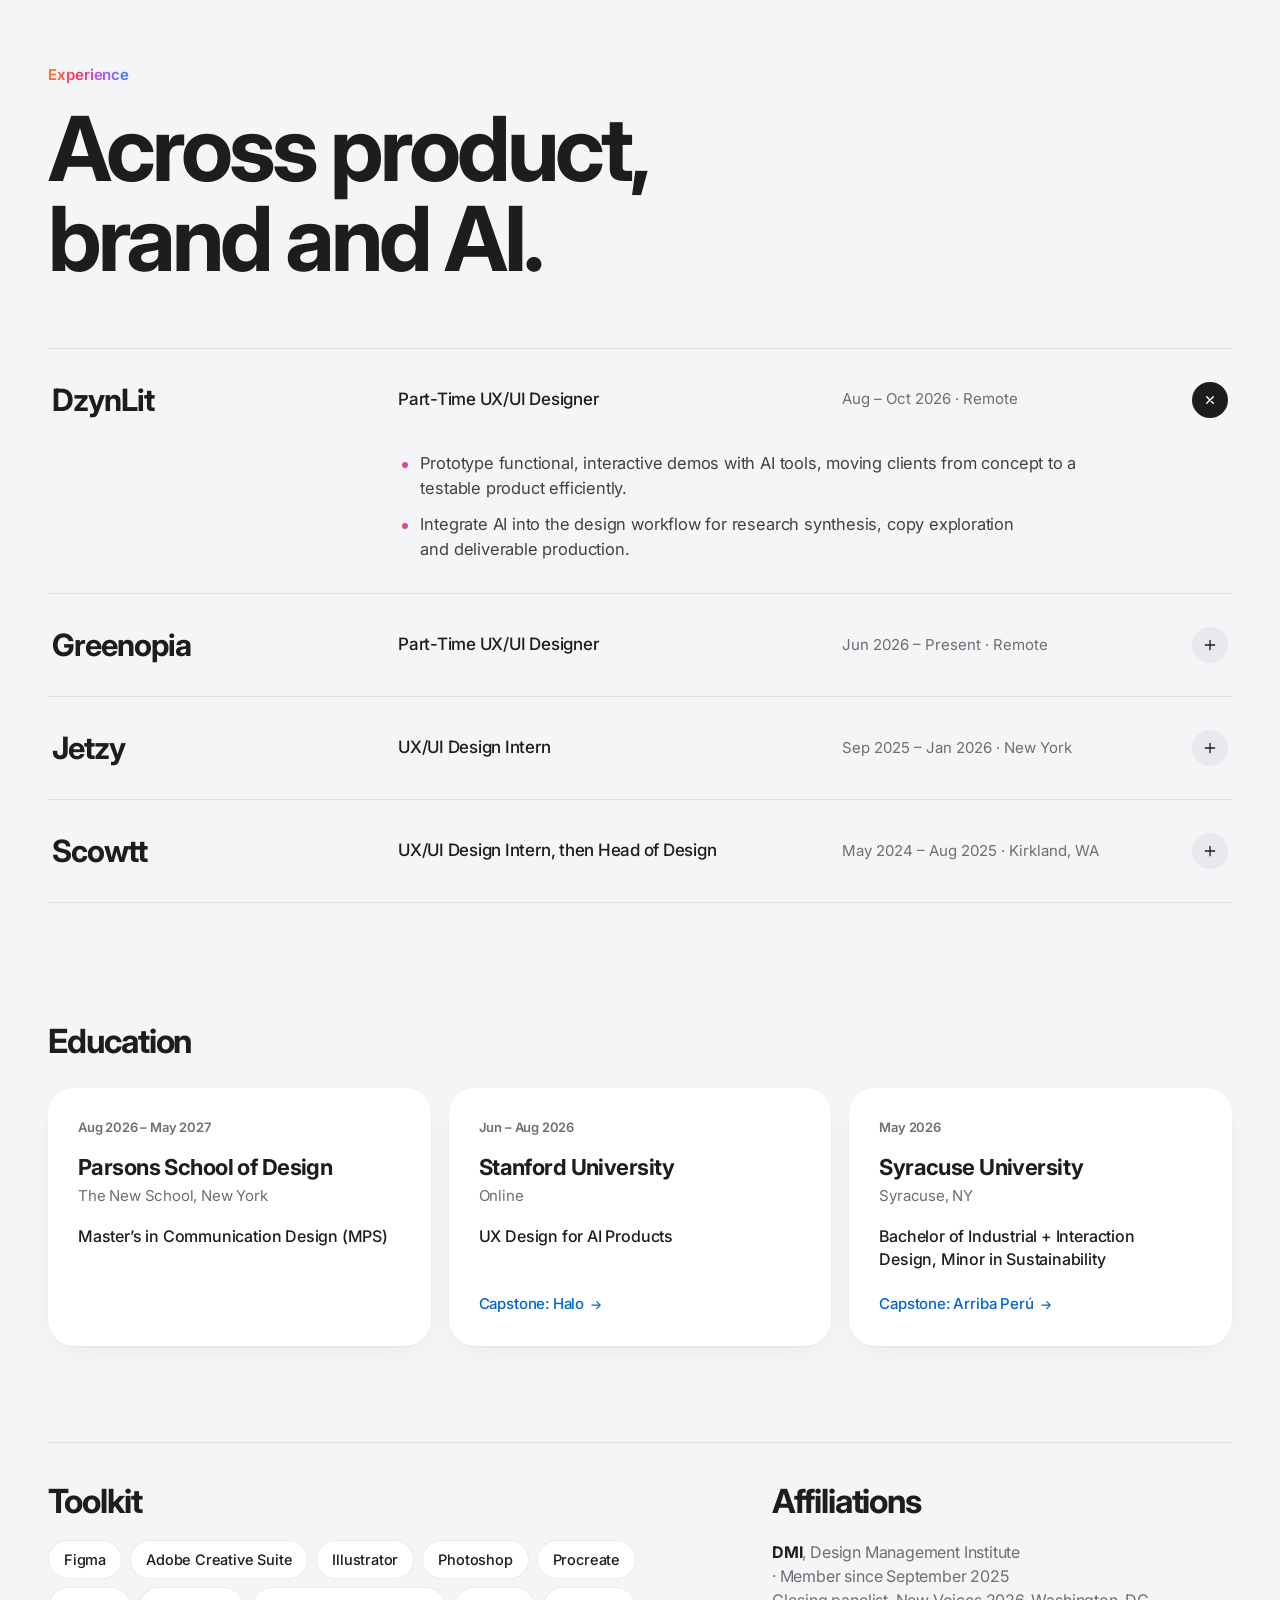
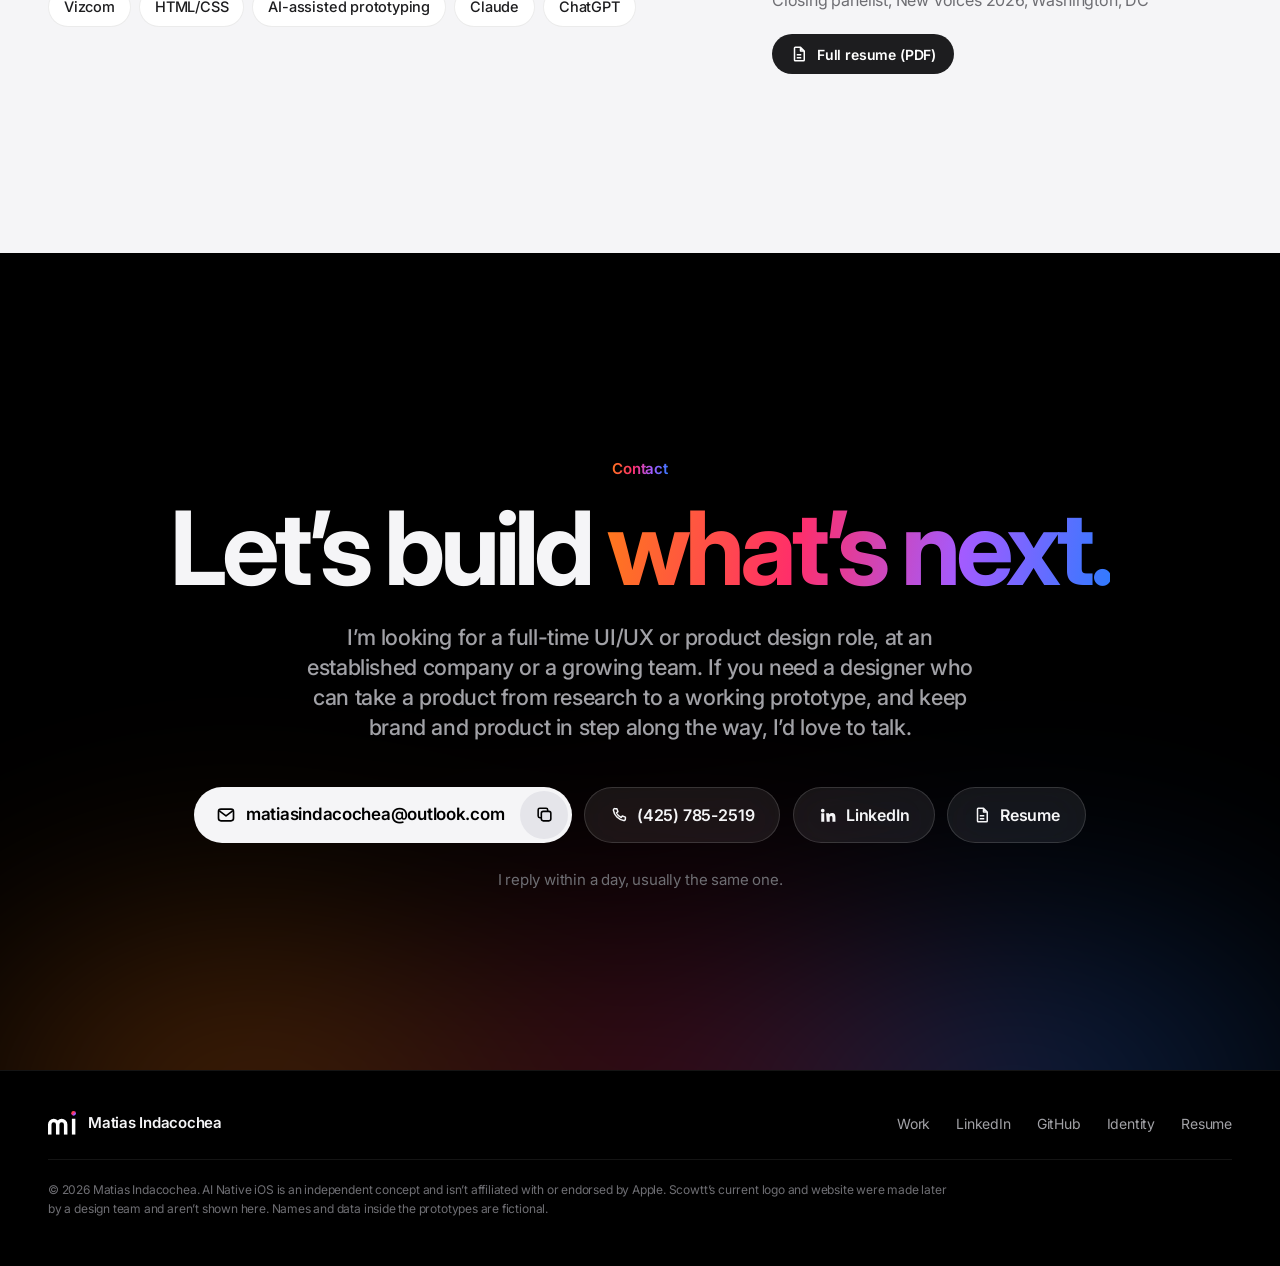
==== commit 994a1088: "Add "How I work": six moves, real project routes, I lead and AI follows - Process section becomes an" ====
--- a/index.html
+++ b/index.html
@@ -33,8 +33,8 @@
   setTimeout(function () { document.documentElement.classList.add("is-ready"); }, 3000);
   addEventListener("error", function (e) { var t = e.target; if (t && t.tagName === "IMG") t.classList.add("is-missing"); }, true);
 </script>
-<link rel="stylesheet" href="assets/css/site.css?v=20261006k">
-<script src="assets/js/analytics.js?v=20261006k" async></script>
+<link rel="stylesheet" href="assets/css/site.css?v=20261009l">
+<script src="assets/js/analytics.js?v=20261009a" async></script>
 
 <script type="application/ld+json">
 {
@@ -73,6 +73,18 @@
     <symbol id="i-linkedin" viewBox="0 0 24 24"><path fill="currentColor" d="M4.98 3.5a2.5 2.5 0 1 1 0 5 2.5 2.5 0 0 1 0-5zM3 9.75h4V21H3zM9.5 9.75h3.8v1.6h.06c.53-1 1.83-2.05 3.77-2.05 4.03 0 4.77 2.6 4.77 6V21h-4v-5c0-1.2-.02-2.73-1.66-2.73-1.67 0-1.93 1.3-1.93 2.64V21h-4z"/></symbol>
     <symbol id="i-doc" viewBox="0 0 24 24"><path d="M7 3h7l5 5v12a1 1 0 0 1-1 1H7a1 1 0 0 1-1-1V4a1 1 0 0 1 1-1z M14 3v5h5M9 13h6M9 17h6" fill="none" stroke="currentColor" stroke-width="2" stroke-linejoin="round"/></symbol>
     <symbol id="i-hand" viewBox="0 0 24 24"><path d="M9 11V5.5a1.5 1.5 0 0 1 3 0V11m0-1.5a1.5 1.5 0 0 1 3 0V11m0-.5a1.5 1.5 0 0 1 3 0V15a6 6 0 0 1-6 6h-.6a6 6 0 0 1-4.6-2.15L4.6 16.3a1.5 1.5 0 0 1 2.3-1.94L9 16.5V11" fill="none" stroke="currentColor" stroke-width="1.8" stroke-linecap="round" stroke-linejoin="round"/></symbol>
+    <symbol id="i-listen" viewBox="0 0 24 24"><path d="M4 10v4M8 7v10M12 4v16M16 8v8M20 10.5v3" fill="none" stroke="currentColor" stroke-width="2" stroke-linecap="round"/></symbol>
+    <symbol id="i-frame" viewBox="0 0 24 24"><path d="M4 8.5V6a2 2 0 0 1 2-2h2.5M15.5 4H18a2 2 0 0 1 2 2v2.5M20 15.5V18a2 2 0 0 1-2 2h-2.5M8.5 20H6a2 2 0 0 1-2-2v-2.5" fill="none" stroke="currentColor" stroke-width="2" stroke-linecap="round"/><circle cx="12" cy="12" r="2.4" fill="currentColor"/></symbol>
+    <symbol id="i-make" viewBox="0 0 24 24"><rect x="3.5" y="4.5" width="17" height="12.5" rx="2.5" fill="none" stroke="currentColor" stroke-width="2"/><path d="M9 20.5h6M10.6 8.4v4.7l4-2.35z" fill="currentColor" stroke="currentColor" stroke-width="1.6" stroke-linecap="round" stroke-linejoin="round"/></symbol>
+    <symbol id="i-challenge" viewBox="0 0 24 24"><path d="M13.2 3 5.5 13.4h5.8L10.4 21l8.1-10.9h-5.9z" fill="none" stroke="currentColor" stroke-width="2" stroke-linejoin="round"/></symbol>
+    <symbol id="i-decide" viewBox="0 0 24 24"><path d="M12 3v18M12 5.5h6.2l2.1 2.4-2.1 2.4H12M12 12.5H5.8l-2.1 2.4 2.1 2.4H12" fill="none" stroke="currentColor" stroke-width="2" stroke-linecap="round" stroke-linejoin="round"/></symbol>
+    <symbol id="i-scale" viewBox="0 0 24 24"><rect x="4" y="4" width="7" height="7" rx="1.8" fill="none" stroke="currentColor" stroke-width="2"/><rect x="13" y="4" width="7" height="7" rx="1.8" fill="none" stroke="currentColor" stroke-width="2"/><rect x="4" y="13" width="7" height="7" rx="1.8" fill="none" stroke="currentColor" stroke-width="2"/><rect x="13" y="13" width="7" height="7" rx="1.8" fill="currentColor"/></symbol>
+    <symbol id="i-ship" viewBox="0 0 24 24"><path d="M12 3.2 20 7.6v8.8L12 20.8 4 16.4V7.6zM4.4 7.8 12 12l7.6-4.2M12 12v8.6" fill="none" stroke="currentColor" stroke-width="2" stroke-linejoin="round"/></symbol>
+    <symbol id="i-code" viewBox="0 0 24 24"><path d="M8.5 7 3.5 12l5 5M15.5 7l5 5-5 5M13.5 4.5l-3 15" fill="none" stroke="currentColor" stroke-width="2" stroke-linecap="round" stroke-linejoin="round"/></symbol>
+    <symbol id="i-spark" viewBox="0 0 24 24"><path d="M11 3.5c.6 4 2.6 6 6.5 6.5-3.9.6-5.9 2.6-6.5 6.5-.6-3.9-2.6-5.9-6.5-6.5 3.9-.5 5.9-2.5 6.5-6.5zM18.5 15c.25 1.6 1 2.35 2.5 2.5-1.5.25-2.25 1-2.5 2.5-.25-1.5-1-2.25-2.5-2.5 1.5-.15 2.25-.9 2.5-2.5z" fill="currentColor"/></symbol>
+    <symbol id="i-person" viewBox="0 0 24 24"><path d="M12 11.5a3.5 3.5 0 1 0 0-7 3.5 3.5 0 0 0 0 7zM5 20a7 7 0 0 1 14 0" fill="none" stroke="currentColor" stroke-width="2" stroke-linecap="round"/></symbol>
+    <symbol id="i-replay" viewBox="0 0 24 24"><path d="M4.5 12a7.5 7.5 0 1 0 2.2-5.3M4.5 4.5v4h4" fill="none" stroke="currentColor" stroke-width="2" stroke-linecap="round" stroke-linejoin="round"/></symbol>
+    <symbol id="i-pause" viewBox="0 0 24 24"><path d="M9 6.5v11M15 6.5v11" fill="none" stroke="currentColor" stroke-width="2.4" stroke-linecap="round"/></symbol>
     <symbol id="mi" viewBox="0 -31.04 112.5 95.04"><path d="M7 64V23a16 16 0 0 1 32 0v41M39 23a16 16 0 0 1 32 0v41M103 64V0" fill="none" stroke="currentColor" stroke-width="14"/><circle cx="103" cy="-21.54" r="9.5" fill="url(#mi-dot)"/></symbol>
   </defs>
 </svg>
@@ -464,85 +476,167 @@
   <!-- projects:end -->
 </section>
 
-<!-- ============ Process ============ -->
+<!-- ============ Process: how I work ============ -->
 <section class="process light" id="process" data-tone="light">
   <div class="wrap">
-    <header class="section-head reveal">
-      <p class="eyebrow">Process</p>
-      <h2 class="section-title">From ambiguity to direction.</h2>
-      <p class="section-lead">Five principles I bring to any team, at any scale. Two of them you can try right here.</p>
-    </header>
-
-    <div class="bento">
-      <article class="tile tile-research reveal">
-        <div class="tile-copy">
-          <h3>Research starts where people are.</h3>
-          <p>For Arriba Perú I couldn’t get to Lima, so I took the research to the tools participants already trusted: WhatsApp video calls and voice-note diaries. No typing, no scheduled calls, no literacy barrier. Every method choice shaped what the product became.</p>
-        </div>
-        <div class="voice" aria-hidden="true">
-          <div class="voice-note"><span class="vn-play"><svg class="ic"><use href="#i-play"/></svg></span><span class="vn-wave"></span><span class="vn-time">0:42</span></div>
-          <div class="voice-note vn-2"><span class="vn-play"><svg class="ic"><use href="#i-play"/></svg></span><span class="vn-wave"></span><span class="vn-time">1:18</span></div>
-          <div class="voice-note vn-3"><span class="vn-play"><svg class="ic"><use href="#i-play"/></svg></span><span class="vn-wave"></span><span class="vn-time">0:27</span></div>
-        </div>
-      </article>
-
-      <article class="tile tile-proto reveal">
-        <div class="tile-copy">
-          <h3>Prototypes settle debates.</h3>
-          <p>A static mockup can’t tell a team whether five seconds is long enough to undo. A working prototype can, so I build them early and test decisions before they get expensive. Try it.</p>
-        </div>
-        <div class="undo-demo" data-undo>
-          <div class="ud-card">
-            <p class="ud-title">Book a table for 2 at 8:00?</p>
-            <p class="ud-sub">Union Square · 4 min walk</p>
-            <div class="ud-actions"><button type="button" class="ud-cancel">Cancel</button><button type="button" class="ud-book">Book</button></div>
-          </div>
-          <div class="ud-toast" aria-live="polite"><span class="ud-msg">Booked for 8:00</span><button type="button" class="ud-undo">Undo <span class="ud-count">5</span></button></div>
-        </div>
-      </article>
-
-      <article class="tile tile-trust reveal">
-        <div class="tile-copy">
-          <h3>Trust is designed, not assumed.</h3>
-          <p>When AI acts on someone’s behalf, control has to be visible. In Halo, how much the AI shares on its own is one dial, not a buried setting. Turn it.</p>
-        </div>
-        <div class="dial" data-dial>
-          <div class="seg" role="radiogroup" aria-label="Trust mode">
-            <button type="button" role="radio" aria-checked="false" data-mode="0">Curated</button>
-            <button type="button" role="radio" aria-checked="true" class="is-on" data-mode="1">Balanced</button>
-            <button type="button" role="radio" aria-checked="false" data-mode="2">Ambient</button>
-          </div>
-          <div class="dial-readout">
-            <div class="dial-ring"><svg viewBox="0 0 120 120" aria-hidden="true"><circle cx="60" cy="60" r="50" class="ring-bg"/><circle cx="60" cy="60" r="50" class="ring-fg" pathLength="12"/></svg><span class="dial-num">4</span></div>
-            <p class="dial-text"><b class="dial-head">4 updates need you</b><span class="dial-sub">8 shared automatically. Sensitive ones wait for a once-a-day digest.</span></p>
-          </div>
-        </div>
-      </article>
-
-      <article class="tile tile-system reveal">
-        <div class="tile-copy">
-          <h3>Systems before screens.</h3>
-          <p>Industrial design taught me to treat the product, the brand and the service as one system, with the screen as one output. It’s why the brand system I built at Greenopia now runs across the product, the marketing site and investor decks.</p>
-        </div>
-        <div class="rings" aria-hidden="true">
-          <span style="--n:4">Experience</span><span style="--n:3">Service</span><span style="--n:2">Brand</span><span style="--n:1">Screen</span>
-        </div>
-      </article>
-
-      <article class="tile tile-ai reveal">
-        <div class="tile-copy">
-          <h3>First to try, careful to ship.</h3>
-          <p>I test new AI models the day they ship and bring the best of them into research, ideation and prototyping. They make me faster and widen what I can explore. The judgment on layout, interaction and trust stays mine.</p>
-        </div>
-        <ul class="tools-cloud" aria-label="Tools">
-          <li>Figma</li><li>Claude</li><li>ChatGPT</li><li>Illustrator</li><li>Photoshop</li><li>HTML/CSS</li><li>Procreate</li><li>Vizcom</li>
+    <!-- How I work: six moves on a ring, and the real route each project took around it.
+         All copy lives here (routes, steps, moves); site.js ("how-i-work") draws, animates and explains it.
+         Every step must come from that project's case study or repo, the resume or the archive notes. -->
+    <div class="hiw" id="how-i-work" data-hiw>
+      <header class="hiw-head reveal">
+        <p class="eyebrow">How I work</p>
+        <h2 class="section-title">Not a straight line.</h2>
+        <p class="section-lead">Six moves, in whatever order the problem needs. I lead every one. AI follows, pinging me with patterns, options and critiques I check against real people. I work with the latest models, Claude first and ChatGPT second, and switch the day a better one ships.</p>
+      </header>
+
+      <div class="hiw-card reveal">
+        <div class="hiw-bar">
+          <div class="hiw-tabs" role="tablist" aria-label="Pick a route">
+          <button type="button" role="tab" id="hiw-tab-me" aria-controls="hiw-route-me" aria-selected="true">My approach</button>
+          <button type="button" role="tab" id="hiw-tab-aiios" aria-controls="hiw-route-aiios" aria-selected="false" tabindex="-1">AI Native iOS</button>
+          <button type="button" role="tab" id="hiw-tab-arriba" aria-controls="hiw-route-arriba" aria-selected="false" tabindex="-1">Arriba Perú</button>
+          <button type="button" role="tab" id="hiw-tab-halo" aria-controls="hiw-route-halo" aria-selected="false" tabindex="-1">Halo</button>
+          <button type="button" role="tab" id="hiw-tab-scowtt" aria-controls="hiw-route-scowtt" aria-selected="false" tabindex="-1">Scowtt</button>
+          </div>
+          <div class="hiw-controls">
+            <button type="button" class="btn btn-glass btn-sm hiw-play"><svg class="ic" aria-hidden="true"><use href="#i-replay"/></svg><span>Replay</span></button>
+          </div>
+        </div>
+        <p class="hiw-headline" aria-hidden="true">My attack: find the real question, build it for real, try to break it, ship the whole package.</p>
+
+        <div class="hiw-body">
+          <div class="hiw-stage">
+            <div class="hiw-map">
+              <svg class="hiw-lines" aria-hidden="true" focusable="false"></svg>
+              <div class="hiw-center" aria-hidden="true"></div>
+              <button class="hiw-node" type="button" data-move="listen" aria-expanded="false" aria-controls="hiw-detail"><span class="hiw-orb"><svg class="hiw-ic" aria-hidden="true"><use href="#i-listen"/></svg></span><span class="hiw-name">Listen</span><span class="hiw-tag" aria-hidden="true"></span></button>
+              <button class="hiw-node" type="button" data-move="frame" aria-expanded="false" aria-controls="hiw-detail"><span class="hiw-orb"><svg class="hiw-ic" aria-hidden="true"><use href="#i-frame"/></svg></span><span class="hiw-name">Frame</span><span class="hiw-tag" aria-hidden="true"></span></button>
+              <button class="hiw-node" type="button" data-move="build" aria-expanded="false" aria-controls="hiw-detail"><span class="hiw-orb"><svg class="hiw-ic" aria-hidden="true"><use href="#i-make"/></svg></span><span class="hiw-name">Build</span><span class="hiw-tag" aria-hidden="true"></span></button>
+              <button class="hiw-node" type="button" data-move="test" aria-expanded="false" aria-controls="hiw-detail"><span class="hiw-orb"><svg class="hiw-ic" aria-hidden="true"><use href="#i-challenge"/></svg></span><span class="hiw-name">Stress-test</span><span class="hiw-tag" aria-hidden="true"></span></button>
+              <button class="hiw-node" type="button" data-move="decide" aria-expanded="false" aria-controls="hiw-detail"><span class="hiw-orb"><svg class="hiw-ic" aria-hidden="true"><use href="#i-decide"/></svg></span><span class="hiw-name">Decide</span><span class="hiw-tag" aria-hidden="true"></span></button>
+              <button class="hiw-node" type="button" data-move="ship" aria-expanded="false" aria-controls="hiw-detail"><span class="hiw-orb"><svg class="hiw-ic" aria-hidden="true"><use href="#i-ship"/></svg></span><span class="hiw-name">Ship</span><span class="hiw-tag" aria-hidden="true"></span></button>
+            </div>
+            <div class="hiw-legend" aria-hidden="true">
+              <span class="hiw-key"><i class="hiw-key-line"></i>Me, leading</span>
+              <span class="hiw-key"><i class="hiw-key-line is-ai"></i>AI, following</span>
+              <span class="hiw-key"><i class="hiw-key-line is-back"></i>Loop back</span>
+            </div>
+          </div>
+          <div class="hiw-detail" id="hiw-detail"></div>
+        </div>
+
+        <div class="hiw-routes">
+        <section class="hiw-route" id="hiw-route-me" role="tabpanel" aria-labelledby="hiw-tab-me" data-project="approach" data-kind="approach" data-name="my approach" data-lead="I lead every move: who to ask, what’s true and what ships." data-follow="Claude first, ChatGPT second, always the latest models: patterns, options, critiques, code and renders. I use AI to see more, never to skip a step.">
+          <h4 class="hiw-route-title">My attack: find the real question, build it for real, try to break it, ship the whole package.</h4>
+          <ol class="hiw-steps">
+            <li><button type="button" class="hiw-step" data-move="listen"><span class="hiw-step-label">Go where people are</span><span class="hiw-step-text">Start with people, on the tools they already trust.</span><span class="hiw-step-why">Why: Methods that fit people get honest answers: no typing, no scheduled calls, no literacy barrier.</span><span class="hiw-step-ai">AI: Claude sorts everything I collect into patterns for me to check.</span><span class="hiw-step-out">Output: WhatsApp video · Voice-note diaries · Interview guides</span></button></li>
+            <li><button type="button" class="hiw-step" data-move="frame"><span class="hiw-step-label">Find the real question</span><span class="hiw-step-text">Sort every note by theme until the pattern becomes one question.</span><span class="hiw-step-why">Why: For iOS, polish was praised everywhere and AI split people. The gap wasn’t visual.</span><span class="hiw-step-ai">AI: Claude and ChatGPT draft other ways to word the question.</span><span class="hiw-step-me">Me: I pick the one that’s true to the evidence.</span><span class="hiw-step-out">Output: One “how might we” question</span></button></li>
+            <li><button type="button" class="hiw-step" data-move="build"><span class="hiw-step-label">Build it for real</span><span class="hiw-step-text">Make a working version early, in code, so people react to the real thing.</span><span class="hiw-step-ai">AI: AI-assisted code, mostly with Claude, turns my designs into working builds.</span><span class="hiw-step-me">Me: I own every layout, interaction and state.</span><span class="hiw-step-out">Output: Working prototype · Live link</span></button></li>
+            <li><button type="button" class="hiw-step" data-move="test"><span class="hiw-step-label">Attack my own work</span><span class="hiw-step-text">Hard objections, real reactions, and an honest critique of my own first version.</span><span class="hiw-step-ai">AI: Claude critiques my early concepts, one more point of view before people see them.</span><span class="hiw-step-me">Me: Real people’s reactions decide what survives.</span><span class="hiw-step-out">Output: Ten objections · Keep-or-fix critique · Contrast checks</span></button></li>
+            <li><button type="button" class="hiw-step" data-move="frame"><span class="hiw-step-label">Go back on evidence</span><span class="hiw-step-turn">Went back</span><span class="hiw-step-text">When evidence breaks an assumption, I go back to the question, not just the pixels.</span><span class="hiw-step-why">Why: Every project here went back at least once.</span></button></li>
+            <li><button type="button" class="hiw-step" data-move="decide"><span class="hiw-step-label">Decide with receipts</span><span class="hiw-step-text">Make the call, and trace it to a research note or a critique.</span><span class="hiw-step-why">Why: So a team can follow the reasoning, and challenge it.</span><span class="hiw-step-out">Output: Decision log</span></button></li>
+            <li><button type="button" class="hiw-step" data-move="ship"><span class="hiw-step-label">Ship the whole package</span><span class="hiw-step-text">Hand over working code, tokens, guidelines and a written handover, ready for engineers.</span><span class="hiw-step-ai">AI: Scripts I build with Claude render charts, documents and film frames.</span><span class="hiw-step-me">Me: I set the system they follow, and check every file.</span><span class="hiw-step-out" data-eng>Output: Working code · Design tokens · Guidelines · Handover doc</span></button></li>
+            <li><button type="button" class="hiw-step" data-move="listen"><span class="hiw-step-label">Stay curious</span><span class="hiw-step-text">Then it starts again. I move to the newest, best models the day they ship, and rebuild when the platform changes.</span><span class="hiw-step-why">Why: When iOS 27 shipped, I rebuilt my iOS concept around it.</span><span class="hiw-step-ai">AI: Always the latest and best models: Claude first, ChatGPT second.</span></button></li>
+          </ol>
+          <p class="hiw-route-foot"><span class="hiw-sum"></span><a class="link" href="#work">See it in the case studies <svg class="ic" aria-hidden="true"><use href="#i-arrow"/></svg></a></p>
+        </section>
+        <section class="hiw-route" id="hiw-route-aiios" role="tabpanel" aria-labelledby="hiw-tab-aiios" data-project="ai-native-ios" data-lead="Every layout, interaction and component is my design, in both versions." data-follow="ChatGPT summarized the research, AI critiqued my early concepts, and AI-assisted code rebuilt it for iOS 27.">
+          <h4 class="hiw-route-title">Apple shipped iOS 27, so I went back to version 1.</h4>
+          <ol class="hiw-steps">
+            <li><button type="button" class="hiw-step" data-move="listen"><span class="hiw-step-label">Five sources</span><span class="hiw-step-text">Gathered what people said about iOS 26: reviews, Reddit, social, in person and my own testing.</span><span class="hiw-step-ai">AI: ChatGPT summarized how iOS had changed and where the market was heading.</span><span class="hiw-step-out">Output: Research table</span></button></li>
+            <li><button type="button" class="hiw-step" data-move="frame"><span class="hiw-step-label">Found the gap</span><span class="hiw-step-text">Polish was praised everywhere; AI split people. The gap wasn’t visual: AI lived in separate apps.</span><span class="hiw-step-out">Output: How might AI feel like part of the home screen?</span></button></li>
+            <li><button type="button" class="hiw-step" data-move="build"><span class="hiw-step-label">Version 1</span><span class="hiw-step-text">Moodboards, sketches, then a Figma prototype: ChatGPT in the search bar, eight suggested apps in the dock.</span><span class="hiw-step-ai">AI: AI helped me generate and critique early concepts.</span><span class="hiw-step-me">Me: Every layout, interaction and component designed by me in Figma.</span><span class="hiw-step-out">Output: Figma prototype · Four-step flow</span></button></li>
+            <li><button type="button" class="hiw-step" data-move="listen"><span class="hiw-step-label">iOS 27 shipped</span><span class="hiw-step-text">Apple put Siri AI at the top of the screen. That answered half my question.</span><span class="hiw-step-why">Why: It left the other half open: where should it sit, and what should it be allowed to do for you?</span></button></li>
+            <li><button type="button" class="hiw-step" data-move="test"><span class="hiw-step-label">Critiqued version 1</span><span class="hiw-step-turn">Went back</span><span class="hiw-step-text">Marked up my own version 1: keep the low bar and in-place answers; fix the moving dock, the dead-end answers and the hidden data flow.</span><span class="hiw-step-out">Output: Two keeps · Three fixes</span></button></li>
+            <li><button type="button" class="hiw-step" data-move="frame"><span class="hiw-step-label">Where should it live?</span><span class="hiw-step-text">Compared four homes for the assistant: its own app, the top of the screen, a floating button, the dock.</span><span class="hiw-step-out">Output: Comparison matrix · Reach map</span></button></li>
+            <li><button type="button" class="hiw-step" data-move="decide"><span class="hiw-step-label">Five decisions</span><span class="hiw-step-text">Answers land in place, it shows before it acts, you see where it thinks, one dock slot moves, history is one swipe up.</span><span class="hiw-step-why">Why: Each traces to the research or a fix, like Fix #2: version 1 let all eight dock apps change.</span><span class="hiw-step-out">Output: Decision log</span></button></li>
+            <li><button type="button" class="hiw-step" data-move="build"><span class="hiw-step-label">Version 2, working</span><span class="hiw-step-text">Rebuilt it as a working iOS 27 prototype: nine flows, settings and a film.</span><span class="hiw-step-ai">AI: I rebuilt the prototype in HTML with AI-assisted code.</span><span class="hiw-step-me">Me: Every layout, interaction and component is my design.</span><span class="hiw-step-out">Output: Working prototype · Nine flows · Film</span></button></li>
+            <li><button type="button" class="hiw-step" data-move="test"><span class="hiw-step-label">What I’d test next</span><span class="hiw-step-text">A week-long diary study: does the moving slot help, does anyone read the chip, is a preview too slow for close friends?</span><span class="hiw-step-out">Output: Test plan</span></button></li>
+          </ol>
+          <p class="hiw-route-foot"><span class="hiw-sum"></span><a class="link" href="work/ai-native-ios/">Read the AI Native iOS case study <svg class="ic" aria-hidden="true"><use href="#i-arrow"/></svg></a></p>
+        </section>
+        <section class="hiw-route" id="hiw-route-arriba" role="tabpanel" aria-labelledby="hiw-tab-arriba" data-project="arriba-peru" data-lead="I led the research and design, with 15 domestic workers in Lima as co-designers." data-follow="No AI here. Fifteen co-designers gave the perspectives.">
+          <h4 class="hiw-route-title">The people I designed with changed my priorities.</h4>
+          <ol class="hiw-steps">
+            <li><button type="button" class="hiw-step" data-move="frame"><span class="hiw-step-label">Can’t get to Lima</span><span class="hiw-step-text">No Lima trip on a student budget, so how I ran the research became a design decision.</span></button></li>
+            <li><button type="button" class="hiw-step" data-move="listen"><span class="hiw-step-label">15 co-designers</span><span class="hiw-step-text">Six weeks of WhatsApp video calls, voice-note diaries and shadow sessions by a local collaborator.</span><span class="hiw-step-why">Why: Voice notes remove typing, scheduled calls and literacy barriers, and keep the tone people speak in.</span><span class="hiw-step-out">Output: Remote ethnography · Six weeks</span></button></li>
+            <li><button type="button" class="hiw-step" data-move="frame"><span class="hiw-step-label">Safety is relational</span><span class="hiw-step-turn">Reframed</span><span class="hiw-step-text">Dr. María Amalia Pesantes: safety here is built into relationships, not the system. The app should extend those networks.</span></button></li>
+            <li><button type="button" class="hiw-step" data-move="build"><span class="hiw-step-label">First sketches</span><span class="hiw-step-text">Sketched the first screens of the platform.</span></button></li>
+            <li><button type="button" class="hiw-step" data-move="test"><span class="hiw-step-label">Back to participants</span><span class="hiw-step-text">Took the sketches back to participants over video. Iterated with them, not for them.</span></button></li>
+            <li><button type="button" class="hiw-step" data-move="decide"><span class="hiw-step-label">Rights next to pay</span><span class="hiw-step-turn">Changed course</span><span class="hiw-step-text">Participants insisted rights sit at the same level as payments. Their decision, not mine.</span></button></li>
+            <li><button type="button" class="hiw-step" data-move="frame"><span class="hiw-step-label">Identity first</span><span class="hiw-step-text">Home is the worker’s own profile, not a job feed. Every other gig app does the opposite.</span><span class="hiw-step-why">Why: Workers wanted to control how they’re presented before employers see them.</span></button></li>
+            <li><button type="button" class="hiw-step" data-move="decide"><span class="hiw-step-label">Voice-first onboarding</span><span class="hiw-step-text">Text felt like a school test. Voice felt like storytelling.</span></button></li>
+            <li><button type="button" class="hiw-step" data-move="ship"><span class="hiw-step-label">Written, not translated</span><span class="hiw-step-text">Spanish first, English second. Icons and color carry the meaning before the words.</span><span class="hiw-step-why">Why: Peruvian Spanish carries a formality that translation loses.</span><span class="hiw-step-out">Output: Spanish edition · Icon system</span></button></li>
+            <li><button type="button" class="hiw-step" data-move="decide"><span class="hiw-step-label">Four tools at launch</span><span class="hiw-step-text">On purpose, so people who distrust new apps aren’t overwhelmed. More arrives once trust is there.</span></button></li>
+            <li><button type="button" class="hiw-step" data-move="ship"><span class="hiw-step-label">The whole package</span><span class="hiw-step-text">A bilingual Android-first app that runs full screen on a phone, legal content per Ley N.° 31047, and a 135-page pitch deck.</span><span class="hiw-step-out">Output: Working app · Legal content · Brand system · Pitch deck</span></button></li>
+            <li><button type="button" class="hiw-step" data-move="test"><span class="hiw-step-label">What I’d change</span><span class="hiw-step-text">A formal NGO partnership from day one, and a printable explainer for people without smartphones.</span></button></li>
+          </ol>
+          <p class="hiw-route-foot"><span class="hiw-sum"></span><a class="link" href="work/arriba-peru/">Read the Arriba Perú case study <svg class="ic" aria-hidden="true"><use href="#i-arrow"/></svg></a></p>
+        </section>
+        <section class="hiw-route" id="hiw-route-halo" role="tabpanel" aria-labelledby="hiw-tab-halo" data-project="halo" data-lead="I designed every screen, state and fallback, and rejected my own first brand." data-follow="AI-assisted code built it, and Claude runs its live answers.">
+          <h4 class="hiw-route-title">Feedback turned trust into the product.</h4>
+          <ol class="hiw-steps">
+            <li><button type="button" class="hiw-step" data-move="frame"><span class="hiw-step-label">Status, not surveillance</span><span class="hiw-step-text">Status updates eat hours every week. Halo does that work on one rule: it speaks for you, never about you.</span></button></li>
+            <li><button type="button" class="hiw-step" data-move="listen"><span class="hiw-step-label">Three roles, 45 minutes</span><span class="hiw-step-text">Interviewed colleagues across three roles, individual contributor, manager and freelancer, and mapped the tools that already try, from Jira to Otter.</span><span class="hiw-step-out">Output: Interview guides · Market map</span></button></li>
+            <li><button type="button" class="hiw-step" data-move="test"><span class="hiw-step-label">Ten hard objections</span><span class="hiw-step-text">Stress-tested the concept: surveillance, misrepresentation, the quiet worker, legal exposure of an audit trail.</span><span class="hiw-step-out">Output: Concept stress test</span></button></li>
+            <li><button type="button" class="hiw-step" data-move="build"><span class="hiw-step-label">Wizard of Oz, then hi-fi</span><span class="hiw-step-text">A low-fi Wizard of Oz prototype first, then a 13-screen working version.</span><span class="hiw-step-ai">AI: AI-assisted code turned my designs into an interactive HTML build.</span><span class="hiw-step-out">Output: Wizard of Oz · 13-screen prototype</span></button></li>
+            <li><button type="button" class="hiw-step" data-move="test"><span class="hiw-step-label">Tested, honestly</span><span class="hiw-step-text">Tested both, and flagged my own limitation: version 1 always came first, so novelty could skew it.</span></button></li>
+            <li><button type="button" class="hiw-step" data-move="listen"><span class="hiw-step-label">Review before sharing</span><span class="hiw-step-turn">Went back</span><span class="hiw-step-text">Feedback: people wanted to review what gets shared before anyone sees it.</span></button></li>
+            <li><button type="button" class="hiw-step" data-move="decide"><span class="hiw-step-label">Daily digest</span><span class="hiw-step-text">Added a once-a-day approval digest for anything sensitive.</span></button></li>
+            <li><button type="button" class="hiw-step" data-move="frame"><span class="hiw-step-label">Trust is a dial</span><span class="hiw-step-text">Reframed control as one dial: Curated, Balanced, Ambient. Turning it changes the whole screen.</span></button></li>
+            <li><button type="button" class="hiw-step" data-move="build"><span class="hiw-step-label">Brand v1</span><span class="hiw-step-text">A first identity: warm paper tones, an amber glow and a serif.</span></button></li>
+            <li><button type="button" class="hiw-step" data-move="test"><span class="hiw-step-label">Too manuscript</span><span class="hiw-step-turn">Rejected</span><span class="hiw-step-text">It read as religious, like a manuscript. I rejected it.</span></button></li>
+            <li><button type="button" class="hiw-step" data-move="build"><span class="hiw-step-label">Brand v2</span><span class="hiw-step-text">Rebuilt it clean and precise: Signal Orange, Geist, a ring with one segment.</span></button></li>
+            <li><button type="button" class="hiw-step" data-move="ship"><span class="hiw-step-label">The whole package</span><span class="hiw-step-text">A full web app with live AI, design tokens in W3C format, 24-page guidelines, an 84-second film and WCAG 2.2 AA contrast.</span><span class="hiw-step-ai">AI: Live answers run on Claude through a small proxy that keeps the API key off the browser.</span><span class="hiw-step-me">Me: I designed every screen, state and fallback, down to demo answers that work offline.</span><span class="hiw-step-out" data-eng>Output: Working app · W3C tokens · 24-page guidelines · Launch film · AI proxy</span></button></li>
+          </ol>
+          <p class="hiw-route-foot"><span class="hiw-sum"></span><a class="link" href="work/halo/">Read the Halo case study <svg class="ic" aria-hidden="true"><use href="#i-arrow"/></svg></a></p>
+        </section>
+        <section class="hiw-route" id="hiw-route-scowtt" role="tabpanel" aria-labelledby="hiw-tab-scowtt" data-project="scowtt" data-lead="I created the palette, the original website and the product UI, through the Series A." data-follow="No AI in my process here. The product itself is AI.">
+          <h4 class="hiw-route-title">The pitch kept moving, so I anchored the story.</h4>
+          <ol class="hiw-steps">
+            <li><button type="button" class="hiw-step" data-move="frame"><span class="hiw-step-label">Explain the invisible</span><span class="hiw-step-text">Scowtt works inside a CRM and an inbox. A sales leader had to understand “AI SDR”, and trust it, in one scroll.</span></button></li>
+            <li><button type="button" class="hiw-step" data-move="listen"><span class="hiw-step-label">Brand research</span><span class="hiw-step-text">Defined the attributes the brand had to carry before drawing anything.</span></button></li>
+            <li><button type="button" class="hiw-step" data-move="build"><span class="hiw-step-label">Four logo directions</span><span class="hiw-step-text">My sketches, taken digital: four directions to build from.</span></button></li>
+            <li><button type="button" class="hiw-step" data-move="ship"><span class="hiw-step-label">8 colors, 1 action</span><span class="hiw-step-text">A palette with clear jobs, one taupe saved for the action that matters, and a message ladder from mission to button.</span><span class="hiw-step-out">Output: Palette · Message ladder</span></button></li>
+            <li><button type="button" class="hiw-step" data-move="build"><span class="hiw-step-label">The website</span><span class="hiw-step-text">A homepage that answers four questions in order: what is it, how does it work, why trust it, what next.</span></button></li>
+            <li><button type="button" class="hiw-step" data-move="test"><span class="hiw-step-label">The pitch kept moving</span><span class="hiw-step-text">An early product with an early pitch. The design had to hold up as the story changed.</span></button></li>
+            <li><button type="button" class="hiw-step" data-move="frame"><span class="hiw-step-label">Two steps, one story</span><span class="hiw-step-turn">Went back</span><span class="hiw-step-text">Anchored everything on how it works: qualify every lead, then an AI agent follows up.</span></button></li>
+            <li><button type="button" class="hiw-step" data-move="build"><span class="hiw-step-label">Wireframes to app</span><span class="hiw-step-text">Designed where things live, what each screen asks of you, and how a team manages its AI agents.</span></button></li>
+            <li><button type="button" class="hiw-step" data-move="ship"><span class="hiw-step-label">Handed to engineering</span><span class="hiw-step-text">A UI system for web and mobile in Figma, refined with product and engineering, carried through the $12M Series A.</span><span class="hiw-step-out" data-eng>Output: Figma UI framework · App screens</span></button></li>
+            <li><button type="button" class="hiw-step" data-move="test"><span class="hiw-step-label">Honest critique</span><span class="hiw-step-text">Looking back: white on my taupe button is 3.3 to 1, my wireframes used grey bars, and no screen showed why a lead was ranked.</span></button></li>
+            <li><button type="button" class="hiw-step" data-move="decide"><span class="hiw-step-label">Fixed in the rebuild</span><span class="hiw-step-text">A black label keeps the color and passes; the rebuild shows the reason behind every score.</span></button></li>
+          </ol>
+          <p class="hiw-route-foot"><span class="hiw-sum"></span><a class="link" href="work/scowtt/">Read the Scowtt case study <svg class="ic" aria-hidden="true"><use href="#i-arrow"/></svg></a></p>
+        </section>
+        </div>
+
+        <div class="hiw-moves" hidden>
+        <article data-move="listen" data-ai="true"><p class="hiw-m-lead">Go where people already are.</p><p class="hiw-m-body">I pick research methods that fit the people: WhatsApp video and voice-note diaries in Lima, 45-minute interviews across three roles for Halo, five sources for iOS.</p><p class="hiw-m-ai">Claude summarizes and sorts what I collect, so patterns show up sooner.</p><p class="hiw-m-me">I choose who to ask, how to ask, and what counts as evidence.</p></article>
+        <article data-move="frame" data-ai="true"><p class="hiw-m-lead">Find the real question.</p><p class="hiw-m-body">I sort every note by theme until the pattern turns into one question a team can design against.</p><p class="hiw-m-ai">Claude and ChatGPT widen my options for wording and framing.</p><p class="hiw-m-me">I decide which question is true to the evidence.</p></article>
+        <article data-move="build" data-ai="true"><p class="hiw-m-lead">Make it real, early.</p><p class="hiw-m-body">Every project on this site is a working product: a nine-flow iOS prototype, an Android-first app, a full web app with live AI.</p><p class="hiw-m-ai">AI-assisted code, mostly with Claude, turns my Figma designs into working builds, fast.</p><p class="hiw-m-me">I own the layout, the interaction, the motion and every state.</p></article>
+        <article data-move="test" data-ai="true"><p class="hiw-m-lead">Attack my own work before anyone else does.</p><p class="hiw-m-body">Ten hard objections for Halo, sketches back to participants in Lima, a keep-or-fix critique of my own version 1, contrast checked on every pairing.</p><p class="hiw-m-ai">Claude helps me generate and critique early concepts.</p><p class="hiw-m-me">Real people’s reactions decide what survives.</p></article>
+        <article data-move="decide" data-ai="false"><p class="hiw-m-lead">Decide with receipts.</p><p class="hiw-m-body">Every decision traces back to a research note or a critique, so a team can follow the reasoning, and challenge it.</p><p class="hiw-m-ai">AI never makes the call.</p><p class="hiw-m-me">Layout, interaction and trust are my judgment.</p></article>
+        <article data-move="ship" data-ai="true"><p class="hiw-m-lead">Hand over the whole package.</p><p class="hiw-m-body">Engineers get working code, design tokens and guidelines, not just mockups. Founders get decks and films. My handovers are written for someone who never met me.</p><p class="hiw-m-ai">Claude is built into how I produce deliverables: scripts render charts, documents and film frames.</p><p class="hiw-m-me">I set the system they follow, and check every file.</p></article>
+        </div>
+      </div>
+      <p class="hiw-note reveal">Every project here went back at least once, and the decision that defined it came after.</p>
+
+      <div class="hiw-beyond">
+        <h3 class="sub-title reveal">Beyond UI/UX. <span class="muted">What a team gets.</span></h3>
+        <ul class="hiw-xs">
+        <li class="hiw-x reveal"><span class="hiw-x-ic"><svg class="ic" aria-hidden="true"><use href="#i-code"/></svg></span><b>Front-end builds</b><span>Every project here is a working product, built with AI-assisted code.</span></li>
+        <li class="hiw-x reveal"><span class="hiw-x-ic"><svg class="ic" aria-hidden="true"><use href="#i-spark"/></svg></span><b>AI integration</b><span>Halo answers live with Claude, through a proxy that keeps the API key off the browser.</span></li>
+        <li class="hiw-x reveal"><span class="hiw-x-ic"><svg class="ic" aria-hidden="true"><use href="#i-decide"/></svg></span><b>Technical scoping</b><span>At Jetzy, I mapped an API to the data model and ranked three build options by cost.</span></li>
+        <li class="hiw-x reveal"><span class="hiw-x-ic"><svg class="ic" aria-hidden="true"><use href="#i-scale"/></svg></span><b>Brand systems</b><span>Marks, palettes, tokens and guidelines for Scowtt, Greenopia, Halo and Arriba Perú.</span></li>
+        <li class="hiw-x reveal"><span class="hiw-x-ic"><svg class="ic" aria-hidden="true"><use href="#i-play"/></svg></span><b>Motion and film</b><span>Halo’s 84-second launch film and a 15-second vertical cut, rendered from code.</span></li>
+        <li class="hiw-x reveal"><span class="hiw-x-ic"><svg class="ic" aria-hidden="true"><use href="#i-doc"/></svg></span><b>Investor storytelling</b><span>Greenopia’s 24-slide investor deck, with charts generated in Python against the brand.</span></li>
         </ul>
-      </article>
+      </div>
     </div>
 
     <dl class="numbers">
       <div class="reveal"><dt><span class="count" data-to="4" data-count="projects">4</span></dt><dd>case studies, each one a working product</dd></div>
-      <div class="reveal"><dt><span class="count" data-to="15">15</span></dt><dd>domestic workers in Lima co-designed Arriba Perú</dd></div>
+      <div class="reveal"><dt><span class="count" data-to="15">15</span></dt><dd>domestic workers in Lima co&#8209;designed Arriba Perú</dd></div>
       <div class="reveal"><dt>$<span class="count" data-to="12">12</span>M</dt><dd>Series A Scowtt raised while I led its design</dd></div>
       <div class="reveal"><dt><span class="count" data-to="9">9</span></dt><dd>working flows in the AI Native iOS prototype</dd></div>
     </dl>
@@ -585,11 +679,12 @@
       </div>
       <div class="mark-copy">
         <h3 id="mark-title">Inside the mark</h3>
-        <p><b>mi</b> is built from my initials on a strict 32-unit grid. The shoulders are true semicircles, every stroke shares one weight, and the dot carries the only color: a gradient drawn from the four projects on this page.</p>
+        <p><b>mi</b> is built from my initials on a strict 32&#8209;unit grid. The shoulders are true semicircles, every stroke shares one weight, and the dot carries the only color: a gradient drawn from the four projects on this page.</p>
         <div class="mark-actions"><button class="btn btn-glass btn-sm" type="button" data-construct-toggle aria-pressed="false">Show construction</button><a class="link" href="brand/">See the full identity <svg class="ic" aria-hidden="true"><use href="#i-arrow"/></svg></a></div>
       </div>
     </aside>
   </div>
+
 </section>
 
 <!-- ============ Experience ============ -->
@@ -602,7 +697,7 @@
 
     <ol class="roles">
       <li class="role reveal">
-        <button class="role-head" type="button" aria-expanded="false">
+        <button class="role-head" type="button" aria-expanded="true">
           <span class="role-co">DzynLit</span>
           <span class="role-title">Part-Time UX/UI Designer</span>
           <span class="role-when">Aug – Oct 2026 · Remote</span>
@@ -696,7 +791,7 @@
       </div>
       <div>
         <h3 class="sub-title">Affiliations</h3>
-        <p class="kit-note"><b>DMI</b>, Design Management Institute · Member since September 2025<br>Closing panelist, New Voices 2026, Washington, DC</p>
+        <p class="kit-note"><b>DMI</b>, Design Management Institute · Member since September 2025<br>Closing panelist, New Voices 2026, Washington,&nbsp;DC</p>
         <a class="btn btn-dark btn-sm" href="assets/docs/Matias-Indacochea-Resume.pdf" target="_blank" rel="noopener"><svg class="ic" aria-hidden="true"><use href="#i-doc"/></svg>Full resume (PDF)</a>
       </div>
     </div>
@@ -773,6 +868,6 @@
 
 <div class="toast" id="toast" role="status" aria-live="polite"></div>
 
-<script src="assets/js/site.js?v=20261006k" defer></script>
+<script src="assets/js/site.js?v=20261009h" defer></script>
 </body>
 </html>
--- a/assets/css/site.css
+++ b/assets/css/site.css
@@ -103,8 +103,10 @@
   font-weight: 500;
   max-width: 680px;
 }
-.section-title, .showcase-title, .project-tagline, .about-lead, .contact-title, .tile h3, .pull p { text-wrap: balance; }
-.section-title { text-wrap: pretty; } /* no one-word last lines */
+/* headings split into even lines; body copy never ends on a single word */
+.section-title, .sub-title, .showcase-title, .project-tagline, .about-lead, .contact-title, .tile h3, .pull p { text-wrap: balance; }
+p, dd, li { text-wrap: pretty; }
+.edu-card h4, .edu-what, .kit-note { text-wrap: balance; } /* one- and two-line blocks: even lines */
 .sub-title { font-size: clamp(26px, 2.6vw, 34px); letter-spacing: -.032em; font-weight: 700; line-height: 1.1; }
 .link {
   display: inline-flex; align-items: center; gap: .35em;
@@ -457,7 +459,7 @@
   opacity: .9;
 }
 .project-head {
-  display: grid; grid-template-columns: minmax(0, 1.2fr) minmax(0, 1fr); gap: 28px 64px; align-items: end;
+  display: grid; grid-template-columns: minmax(0, 1.2fr) minmax(0, 1fr); gap: 28px 64px; align-items: start;
   margin-bottom: clamp(40px, 6vw, 80px);
 }
 .project-kicker {
@@ -904,6 +906,276 @@
 .mark-copy p b { color: var(--text); }
 .mark-actions { display: flex; flex-wrap: wrap; align-items: center; gap: 12px 20px; }
 .mark-actions .link { font-size: 15px; }
+
+/* ---------- How I work (#process): six moves on a ring, the route each project took, and why ----------
+   Markup and copy: index.html #how-i-work. Drawing, playback and the panel: site.js "how-i-work".
+   The card is dark on the light Process section. Without .is-live (no JS, or the feature failed)
+   the routes stay readable as plain lists. */
+.hiw-head { max-width: 900px; margin-bottom: clamp(36px, 5vw, 56px); }
+.hiw-card {
+  position: relative; container: hiwcard / inline-size;
+  padding: clamp(14px, 2.4vw, 30px);
+  border-radius: var(--r-xl); color: var(--text);
+  background: radial-gradient(110% 70% at 50% 0%, #17171b 0%, #0b0b0d 62%, #070708 100%);
+  box-shadow: 0 50px 120px rgba(0, 0, 0, .22), 0 12px 40px rgba(0, 0, 0, .18);
+}
+.hiw-card .link { color: var(--link); }
+.hiw-card :focus-visible { outline-color: var(--link); }
+.hiw-note { margin-top: 22px; text-align: center; font-size: 15px; color: var(--l-text-2); text-wrap: balance; }
+
+/* bar: routes + controls */
+.hiw-bar { display: flex; flex-wrap: wrap; align-items: center; justify-content: space-between; gap: 12px 16px; }
+.hiw-tabs { display: flex; gap: 2px; padding: 4px; border-radius: 15px; background: rgba(255, 255, 255, .06); max-width: 100%; overflow-x: auto; scrollbar-width: none; }
+.hiw-tabs::-webkit-scrollbar { display: none; }
+.hiw-tabs.has-more { -webkit-mask-image: linear-gradient(90deg, #000 calc(100% - 40px), transparent); mask-image: linear-gradient(90deg, #000 calc(100% - 40px), transparent); }
+.hiw-tabs [role="tab"] {
+  flex: none; padding: 9px 16px; border-radius: 11px;
+  font-size: 14.5px; font-weight: 500; letter-spacing: -.01em; color: var(--text-2); white-space: nowrap;
+  transition: background-color .35s var(--ease), color .35s var(--ease), box-shadow .35s var(--ease);
+}
+.hiw-tabs [role="tab"]:hover { color: var(--text); }
+.hiw-tabs [role="tab"][aria-selected="true"] { background: #f5f5f7; color: #000; font-weight: 600; box-shadow: 0 2px 12px rgba(0, 0, 0, .35); }
+.hiw-controls { display: flex; align-items: center; gap: 6px; margin-left: auto; }
+.hiw-play .ic { width: 16px; height: 16px; }
+.hiw-headline { margin: 24px 4px 4px; font-size: clamp(20px, 2.1vw, 28px); line-height: 1.2; letter-spacing: -.028em; font-weight: 650; text-wrap: balance; transition: opacity .3s var(--ease); }
+.hiw-headline.is-swapping { opacity: 0; }
+
+/* body: the ring and the panel side by side on wide cards, stacked on narrow ones */
+.hiw-body { display: grid; grid-template-columns: 1fr; gap: 8px 32px; align-items: center; margin-top: 6px; }
+@container hiwcard (min-width: 1000px) {
+  .hiw-body { grid-template-columns: minmax(0, 1.18fr) minmax(0, 1fr); }
+  .hiw-map { aspect-ratio: 1.12 / 1; }
+  .hiw-sum-title { display: none; } /* side by side, the route's headline is right above the summary */
+}
+.hiw-stage { position: relative; container-type: inline-size; min-width: 0; }
+.hiw-map { position: relative; aspect-ratio: 16 / 9; min-height: 420px; }
+.hiw-lines { position: absolute; inset: 0; width: 100%; height: 100%; overflow: visible; pointer-events: none; }
+.hiw-ring { fill: none; stroke: rgba(255, 255, 255, .08); stroke-width: 1; stroke-dasharray: 2 7; }
+.hiw-edge { fill: none; stroke: url(#hiw-grad); stroke-width: 2.6; stroke-linecap: round; stroke-linejoin: round; }
+.hiw-edge.is-turn { stroke: #FF2E6A; stroke-dasharray: 7 7; stroke-linecap: butt; }
+.hiw-dot { fill: #fff; opacity: 0; filter: drop-shadow(0 0 5px rgba(255, 255, 255, .95)) drop-shadow(0 0 14px rgba(255, 46, 106, .8)); transition: opacity .2s; }
+.hiw-dot.is-on { opacity: 1; }
+/* AI follows: a dotted, glowing line one lane out from mine, and a small dot at its head */
+.hiw-ai-edge { fill: none; stroke: #DCC2FF; stroke-width: 3; stroke-linecap: round; stroke-dasharray: .1 7; vector-effect: non-scaling-stroke; filter: drop-shadow(0 0 3px rgba(190, 140, 255, 1)) drop-shadow(0 0 8px rgba(163, 91, 255, .55)); }
+.hiw-aidot { fill: #EFE4FF; opacity: 0; filter: drop-shadow(0 0 4px rgba(205, 168, 255, 1)) drop-shadow(0 0 12px rgba(163, 91, 255, .85)); transition: opacity .2s; }
+.hiw-aidot.is-on { opacity: 1; }
+.hiw-turnlbl {
+  position: absolute; z-index: 1; transform: translate(-50%, -50%) scale(.9);
+  padding: 5px 11px 5px 9px; border-radius: 999px; white-space: nowrap;
+  font-size: 12px; font-weight: 600; letter-spacing: -.005em; color: #FF8AA8;
+  background: rgba(40, 8, 18, .86); box-shadow: inset 0 0 0 1px rgba(255, 46, 106, .45);
+  -webkit-backdrop-filter: blur(10px); backdrop-filter: blur(10px);
+  opacity: 0; transition: opacity .7s var(--ease), transform .8s var(--spring); pointer-events: none;
+}
+.hiw-turnlbl::before { content: "↺ "; }
+.hiw-turnlbl.is-on { opacity: 1; transform: translate(-50%, -50%); }
+.hiw.is-compact .hiw-turnlbl { display: none; } /* small rings: the legend and the panel's tag say it */
+.hiw-legend { display: flex; flex-wrap: wrap; align-items: center; gap: 8px 22px; margin: 4px 4px 0; font-size: 12.5px; color: var(--text-3); }
+.hiw-key { display: inline-flex; align-items: center; gap: 9px; }
+.hiw-key-line { width: 24px; height: 2.5px; border-radius: 2px; background: var(--grad); }
+.hiw-key-line.is-back { background: repeating-linear-gradient(90deg, #FF2E6A 0 6px, transparent 6px 11px); }
+.hiw-key-line.is-ai, .hiw-duo-ai .hiw-ln { height: 3px; border-radius: 0; background: radial-gradient(circle, #CDA8FF 1.2px, transparent 1.7px) 0 50% / 6px 3px repeat-x; filter: drop-shadow(0 0 2px rgba(190, 140, 255, .9)); }
+
+/* the six moves */
+.hiw-node {
+  --orb: 58px;
+  position: absolute; z-index: 2; left: 0; top: 0; width: 140px;
+  display: flex; flex-direction: column; align-items: center; gap: 9px;
+  transform: translate(-50%, calc(var(--orb) / -2));
+  border-radius: 18px; text-align: center;
+}
+.hiw-node.is-above { flex-direction: column-reverse; transform: translate(-50%, calc(-100% + var(--orb) / 2)); }
+.hiw:not(.is-live) .hiw-node { position: static; transform: none; }
+.hiw-label { display: inline-flex; align-items: center; gap: 6px; }
+.hiw-orb {
+  position: relative; width: var(--orb); height: var(--orb); border-radius: 50%;
+  display: grid; place-items: center; color: var(--text-3);
+  background: radial-gradient(circle at 50% 30%, #1c1c20, #111114);
+  box-shadow: inset 0 0 0 1px rgba(255, 255, 255, .12), 0 12px 32px rgba(0, 0, 0, .5);
+  transition: transform .9s var(--spring), background .7s var(--ease), color .7s var(--ease), box-shadow .7s var(--ease);
+}
+.hiw-ic { width: 22px; height: 22px; }
+.hiw-name { font-size: 14px; font-weight: 600; letter-spacing: -.012em; color: var(--text-3); transition: color .35s var(--ease); white-space: nowrap; }
+.hiw-node:hover .hiw-orb { transform: translateY(-2px); color: var(--text); }
+.hiw-node:hover .hiw-name { color: var(--text-2); }
+.hiw-node.is-visited .hiw-orb { color: var(--text); box-shadow: inset 0 0 0 1.5px rgba(255, 255, 255, .34), 0 12px 32px rgba(0, 0, 0, .5); }
+.hiw-node.is-visited .hiw-name { color: var(--text-2); }
+.hiw-node.is-current .hiw-orb {
+  color: #000; background: #f5f5f7; transform: scale(1.1);
+  box-shadow: 0 0 0 7px rgba(255, 255, 255, .07), 0 0 46px rgba(255, 122, 26, .38), 0 0 90px rgba(163, 91, 255, .25);
+}
+.hiw-node.is-current .hiw-name, .hiw-node[aria-expanded="true"] .hiw-name { color: #fff; }
+.hiw-node[aria-expanded="true"] .hiw-orb { box-shadow: inset 0 0 0 2px #fff, 0 0 40px rgba(255, 255, 255, .18); color: var(--text); }
+/* AI's ping: when its line reaches a move, two rings ripple off the orb and an "AI" tag pops beside the name */
+.hiw-orb::after { content: ""; position: absolute; inset: 0; border-radius: 50%; pointer-events: none; opacity: 0; box-shadow: 0 0 0 1.5px #CDA8FF, 0 0 22px rgba(163, 91, 255, .65); }
+.hiw-node.is-ping .hiw-orb::after { animation: hiw-ping .8s cubic-bezier(.2, .7, .3, 1) 2; }
+@keyframes hiw-ping { from { transform: scale(1); opacity: .95; } to { transform: scale(1.85); opacity: 0; } }
+.hiw-label { position: relative; }
+.hiw-tag {
+  position: absolute; left: 100%; top: 50%; margin-left: 6px; display: inline-flex; align-items: center; gap: 3px;
+  padding: 2px 7px 2px 5px; border-radius: 999px; font-size: 10.5px; font-weight: 700; letter-spacing: .02em; white-space: nowrap;
+  color: #fff; background: #8E4BFF; box-shadow: 0 0 18px rgba(163, 91, 255, .6);
+  opacity: 0; transform: translateY(-50%) scale(.7); transition: opacity .3s var(--ease), transform .45s var(--spring); pointer-events: none;
+}
+.hiw-tag .ic { width: 11px; height: 11px; }
+.hiw-node.is-ping .hiw-tag { opacity: 1; transform: translateY(-50%); }
+
+/* the middle of the ring: which step, big */
+.hiw-center { position: absolute; z-index: 1; left: 50%; top: 50%; transform: translate(-50%, -50%); text-align: center; pointer-events: none; }
+.hiw-c { animation: hiw-in .6s var(--ease) both; }
+@keyframes hiw-in { from { opacity: 0; transform: translateY(10px); } to { opacity: 1; transform: none; } }
+.hiw-d-more { animation: hiw-in .7s var(--ease) .5s both; }  /* details settle in just after the headline */
+.hiw-detail .hiw-d { transition: opacity .45s var(--ease); }
+.hiw-detail.is-leaving .hiw-d { opacity: .22; }               /* the last step fades while the dot travels */
+.hiw-center .hiw-c { display: grid; justify-items: center; gap: 4px; }
+.hiw-cn { font-size: clamp(54px, 9cqw, 92px); line-height: .9; font-weight: 700; letter-spacing: -.05em; font-variant-numeric: tabular-nums; background: var(--grad); -webkit-background-clip: text; background-clip: text; color: transparent; }
+.hiw-cm { font-size: 14px; font-weight: 600; color: var(--text-2); letter-spacing: -.01em; white-space: nowrap; }
+.hiw-cturn { color: #FF6F93; }
+.hiw-cbig .hiw-ic { width: 46px; height: 46px; color: var(--text); }
+
+/* the panel: what I did, why, AI vs. me, and what it produced */
+.hiw-detail { position: relative; min-width: 0; min-height: 380px; display: flex; align-items: center; }
+.hiw-detail > * { width: 100%; }
+.hiw-d { position: relative; padding: 4px 4px 8px; }
+.hiw-d-meta { display: flex; flex-wrap: wrap; align-items: center; gap: 8px 12px; font-size: 13px; font-weight: 600; color: var(--text-3); }
+.hiw-d-move { display: inline-flex; align-items: center; gap: 7px; color: var(--text); font-size: 13.5px; }
+.hiw-d-move .hiw-ic { width: 17px; height: 17px; }
+.hiw-c-turn { padding: 3px 9px; border-radius: 999px; color: #FF8AA8; background: rgba(255, 46, 106, .14); box-shadow: inset 0 0 0 1px rgba(255, 46, 106, .4); }
+.hiw-c-turn::before { content: "↺ "; }
+.hiw-d-title { margin-top: 12px; font-size: clamp(22px, 2.2vw, 30px); line-height: 1.12; letter-spacing: -.03em; font-weight: 700; text-wrap: balance; }
+.hiw-d-text { margin-top: 10px; font-size: 16.5px; line-height: 1.5; color: var(--text-2); text-wrap: pretty; }
+.hiw-d-why { display: flex; gap: 10px; margin-top: 14px; font-size: 15px; line-height: 1.45; color: var(--text-2); }
+.hiw-d-why b, .hiw-d-out > b { flex: none; height: 22px; padding: 0 9px; border-radius: 7px; display: inline-grid; place-items: center; font-size: 11.5px; font-weight: 700; letter-spacing: .02em; text-transform: uppercase; color: var(--text); background: rgba(255, 255, 255, .09); }
+/* Me leads, AI follows: two rows, each marked with its line from the map; AI's arrives a beat later, set in a step */
+.hiw-duo { display: grid; gap: 6px; margin-top: 16px; }
+.hiw-duo p { display: grid; grid-template-columns: 52px minmax(0, 1fr); align-items: baseline; gap: 10px; padding: 10px 14px; border-radius: 14px; font-size: 14px; line-height: 1.45; }
+.hiw-duo b { display: inline-flex; align-items: center; gap: 8px; font-size: 12.5px; font-weight: 700; color: var(--text); }
+.hiw-ln { flex: none; width: 16px; height: 3px; border-radius: 2px; transform: translateY(-1px); }
+.hiw-duo-me { color: var(--text); background: rgba(255, 255, 255, .05); box-shadow: inset 0 0 0 1px rgba(255, 255, 255, .09); }
+.hiw-duo-me .hiw-ln { background: var(--grad); }
+.hiw-duo-ai { margin-left: 18px; color: #DCC8FF; background: rgba(163, 91, 255, .1); box-shadow: inset 0 0 0 1px rgba(163, 91, 255, .3); animation: hiw-follow .6s var(--ease) .45s both; }
+.hiw-d-more .hiw-duo-ai { animation-delay: 1s; } /* after the details themselves settle */
+.hiw-duo-ai b { color: #EBDDFF; }
+.hiw-duo-ai.is-none { color: var(--text-3); background: rgba(255, 255, 255, .025); box-shadow: inset 0 0 0 1px rgba(255, 255, 255, .06); }
+.hiw-duo-ai.is-none b { color: var(--text-2); }
+.hiw-duo-ai.is-none .hiw-ln { opacity: .35; filter: none; }
+@keyframes hiw-follow { from { opacity: 0; transform: translateX(-12px); } to { opacity: 1; transform: none; } }
+.hiw-d-out { display: flex; align-items: flex-start; gap: 10px; margin-top: 16px; }
+.hiw-outs { display: flex; flex-wrap: wrap; gap: 6px; }
+.hiw-out { display: inline-flex; align-items: center; gap: 6px; padding: 4px 10px; border-radius: 999px; font-size: 13px; font-weight: 500; color: var(--text); background: rgba(255, 255, 255, .07); box-shadow: inset 0 0 0 1px rgba(255, 255, 255, .1); }
+.hiw-out.is-eng { color: #8FDBFF; background: rgba(100, 210, 255, .1); box-shadow: inset 0 0 0 1px rgba(100, 210, 255, .35); font-weight: 600; }
+.hiw-out .ic { width: 14px; height: 14px; }
+.hiw-d-hint { margin-top: 16px; font-size: 14px; color: var(--text-3); }
+.hiw-prog { display: flex; gap: 4px; margin-bottom: 8px; }
+.hiw-prog > span { position: relative; flex: 1; height: 3px; border-radius: 3px; overflow: hidden; background: rgba(255, 255, 255, .14); }
+.hiw-prog > span.is-turn { background: rgba(255, 46, 106, .3); }
+.hiw-prog > span.is-done { background: rgba(255, 255, 255, .7); }
+.hiw-prog > span.is-done.is-turn { background: #FF6F93; }
+.hiw-prog i { position: absolute; inset: 0; transform: scaleX(0); transform-origin: left; background: #fff; border-radius: 3px; }
+.hiw-prog > span.is-turn i { background: #FF6F93; }
+.hiw-d-count { margin-bottom: 14px; font-size: 12.5px; font-weight: 600; color: var(--text-3); font-variant-numeric: tabular-nums; }
+.hiw-walk { display: flex; align-items: center; justify-content: space-between; gap: 12px; margin-top: 22px; }
+.hiw-wbtn { display: inline-flex; align-items: center; gap: 8px; height: 38px; padding: 0 16px; border-radius: 999px; font-size: 14px; font-weight: 600; color: var(--text); background: rgba(255, 255, 255, .08); box-shadow: inset 0 0 0 1px rgba(255, 255, 255, .12); transition: background-color .25s var(--ease), opacity .25s var(--ease); }
+.hiw-wbtn:hover { background: rgba(255, 255, 255, .15); }
+.hiw-wbtn:disabled { opacity: .3; cursor: default; }
+.hiw-wbtn .ic { width: 15px; height: 15px; }
+.hiw-back { width: 38px; padding: 0; justify-content: center; }
+.hiw-back .ic { transform: rotate(180deg); }
+.hiw-end { display: flex; flex-wrap: wrap; align-items: center; gap: 8px 14px; margin-top: 22px; }
+.hiw-end .btn .ic { width: 15px; height: 15px; }
+.hiw-upnext { position: relative; overflow: hidden; isolation: isolate; }
+.hiw-upnext > i { position: absolute; inset: 0; z-index: -1; transform: scaleX(0); transform-origin: left; background: rgba(0, 0, 0, .1); }
+.hiw-tip {
+  position: absolute; left: 50%; top: calc(100% + 6px); z-index: 4; width: max-content; max-width: 190px;
+  padding: 7px 11px; border-radius: 11px; transform: translate(-50%, 4px);
+  font-size: 12.5px; font-weight: 500; line-height: 1.35; color: var(--text); text-align: center; white-space: normal;
+  background: rgba(28, 28, 32, .94); box-shadow: inset 0 0 0 1px rgba(255, 255, 255, .14), 0 10px 30px rgba(0, 0, 0, .5);
+  opacity: 0; pointer-events: none; transition: opacity .25s var(--ease), transform .3s var(--ease);
+}
+.hiw-node.is-above .hiw-tip { top: auto; bottom: calc(100% + 6px); transform: translate(-50%, -4px); }
+.hiw-node:hover .hiw-tip, .hiw-node:focus-visible .hiw-tip { opacity: 1; transform: translate(-50%, 0); }
+.hiw.is-compact .hiw-tip, .hiw-node[aria-expanded="true"] .hiw-tip { display: none; }
+@media (hover: none) { .hiw-tip { display: none; } }
+.hiw-d-x { position: absolute; top: 0; right: 0; width: 34px; height: 34px; border-radius: 50%; display: grid; place-items: center; color: var(--text-2); background: rgba(255, 255, 255, .07); transition: background-color .25s var(--ease), color .25s var(--ease); }
+.hiw-d-x:hover { color: #fff; background: rgba(255, 255, 255, .14); }
+.hiw-d-x .ic { width: 15px; height: 15px; }
+
+/* routes: one panel per route, its steps as a strip */
+.hiw-route-title { font-size: 20px; letter-spacing: -.02em; font-weight: 650; margin: 18px 0 12px; }
+.hiw.is-live .hiw-route-title { position: absolute; width: 1px; height: 1px; overflow: hidden; clip: rect(0 0 0 0); white-space: nowrap; }
+.hiw:not(.is-live) .hiw-bar, .hiw:not(.is-live) .hiw-headline, .hiw:not(.is-live) .hiw-legend, .hiw:not(.is-live) .hiw-center, .hiw:not(.is-live) .hiw-detail { display: none; }
+.hiw:not(.is-live) .hiw-map { aspect-ratio: auto; min-height: 0; display: flex; flex-wrap: wrap; gap: 20px; }
+.hiw:not(.is-live) .hiw-steps { display: grid; gap: 10px; }
+.hiw:not(.is-live) .hiw-step { display: grid; gap: 4px; text-align: left; }
+.hiw:not(.is-live) .hiw-step > span:not(.hiw-step-label) { color: var(--text-2); font-size: 15px; }
+.hiw.is-live .hiw-steps { display: flex; gap: 8px; margin-top: 14px; padding: 4px 2px 10px; overflow-x: auto; scroll-snap-type: x proximity; scrollbar-width: thin; scrollbar-color: rgba(255, 255, 255, .15) transparent; }
+.hiw.is-live .hiw-steps.has-more { -webkit-mask-image: linear-gradient(90deg, #000 calc(100% - 48px), transparent); mask-image: linear-gradient(90deg, #000 calc(100% - 48px), transparent); }
+.hiw.is-live .hiw-steps li { flex: 1 0 0; min-width: 124px; scroll-snap-align: start; }
+.hiw-step {
+  position: relative; width: 100%; height: 100%;
+  display: flex; flex-direction: column; align-items: flex-start; gap: 9px;
+  padding: 12px 12px 14px; border-radius: 16px; text-align: left;
+  background: rgba(255, 255, 255, .035); box-shadow: inset 0 0 0 1px rgba(255, 255, 255, .07);
+  transition: background-color .35s var(--ease), box-shadow .35s var(--ease), opacity .35s var(--ease);
+}
+.hiw-step:hover { background: rgba(255, 255, 255, .07); }
+.hiw-step.is-future { opacity: .42; }
+.hiw-step.is-current { background: rgba(255, 255, 255, .1); box-shadow: inset 0 0 0 1px rgba(255, 255, 255, .28); }
+.hiw-step.has-turn { box-shadow: inset 0 0 0 1px rgba(255, 46, 106, .38); }
+.hiw-step.has-turn.is-current { box-shadow: inset 0 0 0 1.5px #FF2E6A, 0 0 30px rgba(255, 46, 106, .18); }
+.hiw-step.is-match { box-shadow: inset 0 0 0 1.5px #fff; }
+.hiw-chip { display: flex; align-items: center; gap: 8px; width: 100%; }
+.hiw-chip-orb { width: 28px; height: 28px; flex: none; border-radius: 50%; display: grid; place-items: center; color: var(--text-2); background: rgba(255, 255, 255, .09); transition: background-color .35s var(--ease), color .35s var(--ease); }
+.hiw-chip-orb .hiw-ic { width: 15px; height: 15px; }
+.hiw-step.is-current .hiw-chip-orb { color: #000; background: #f5f5f7; }
+.hiw-step.has-turn .hiw-chip-orb { color: #FF8AA8; background: rgba(255, 46, 106, .16); }
+.hiw-step.has-turn.is-current .hiw-chip-orb { color: #fff; background: #FF2E6A; }
+.hiw-chip-n { font-size: 12px; font-weight: 600; font-variant-numeric: tabular-nums; color: var(--text-3); }
+.hiw-chip-eng { width: 15px; height: 15px; margin-left: auto; color: #64D2FF; }
+.hiw-spark { width: 14px; height: 14px; margin-left: auto; color: #B57BFF; }
+.hiw-chip-eng + .hiw-spark { margin-left: 2px; }
+.hiw-step-label { font-size: 14px; font-weight: 600; line-height: 1.25; letter-spacing: -.012em; color: var(--text); text-wrap: balance; }
+.hiw-step-turn { font-size: 12px; font-weight: 600; color: #FF7A9C; }
+.hiw-step-turn::before { content: "↺ "; }
+.hiw.is-live .hiw-step > span:not(.hiw-chip):not(.hiw-step-label):not(.hiw-step-turn), .sr { position: absolute; width: 1px; height: 1px; overflow: hidden; clip: rect(0 0 0 0); white-space: nowrap; }
+.hiw-route-foot { display: flex; flex-wrap: wrap; align-items: center; justify-content: space-between; gap: 8px 20px; margin-top: 8px; padding: 0 4px; font-size: 14px; color: var(--text-3); }
+.hiw-route-foot .link { font-size: 14.5px; }
+
+/* beyond UI/UX: what a team gets (light section) */
+.hiw-beyond { margin-top: clamp(64px, 8vw, 100px); }
+.hiw-xs { display: grid; grid-template-columns: repeat(3, 1fr); gap: 14px; margin-top: 26px; }
+.hiw-x { display: grid; align-content: start; gap: 8px; padding: 22px 22px 24px; border-radius: var(--r-l); background: var(--l-card); box-shadow: 0 1px 0 rgba(0, 0, 0, .04), 0 10px 30px rgba(0, 0, 0, .05); }
+.hiw-x b { font-size: 18px; letter-spacing: -.02em; font-weight: 700; color: var(--l-text); }
+.hiw-x > span:last-child { font-size: 15px; line-height: 1.5; color: var(--l-text-2); }
+.hiw-x-ic { width: 40px; height: 40px; border-radius: 12px; display: grid; place-items: center; color: #fff; background: var(--grad); margin-bottom: 6px; }
+.hiw-x-ic .ic { width: 20px; height: 20px; }
+
+/* narrow maps: a rounder ring, routes orbit inside, labels outside */
+@container (max-width: 719px) {
+  .hiw-map { aspect-ratio: 1 / 1.04; min-height: 0; max-height: 600px; }
+  .hiw-node { --orb: 46px; width: 104px; gap: 6px; }
+  .hiw-ic { width: 19px; height: 19px; }
+  .hiw-name { font-size: 12.5px; }
+  .hiw-cn { font-size: 44px; }
+  .hiw-cm { font-size: 12.5px; }
+  .hiw-legend { font-size: 11.5px; gap: 5px 18px; }
+}
+@container hiwcard (max-width: 999px) { .hiw-detail { min-height: 0; margin-top: 10px; } }
+@container hiwcard (max-width: 560px) {
+  .hiw-d-title { font-size: 22px; }
+  .hiw-duo p { grid-template-columns: 1fr; gap: 4px; } .hiw-duo-ai { margin-left: 12px; }
+  .hiw-d-out { flex-direction: column; gap: 8px; } /* label above the chips, so the chips get the full width */
+}
+@media (max-width: 1100px) { .hiw-xs { grid-template-columns: repeat(2, 1fr); } }
+@media (max-width: 700px) {
+  .hiw-tabs { width: 100%; }
+  .hiw-tabs [role="tab"] { flex: 1 1 auto; padding: 9px 10px; font-size: 13.5px; }
+  .hiw-controls { width: 100%; justify-content: flex-end; }
+  .hiw-headline { margin-top: 20px; }
+  .hiw-xs { grid-template-columns: 1fr; }
+}
+@media (prefers-reduced-motion: reduce) { .hiw-c, .hiw-d-more, .hiw-duo-ai, .hiw-node.is-ping .hiw-orb::after { animation: none; } }
+.is-capture .hiw-c, .is-capture .hiw-d-more, .is-capture .hiw-duo-ai { animation: none; }
 
 /* ==========================================================================
    Experience
@@ -1219,6 +1491,7 @@
   .dial-readout { gap: 16px; }
   .dial-ring { width: 86px; height: 86px; }
   .facts { grid-template-columns: 1fr 1fr; }
+  .facts li:last-child:nth-child(odd) { grid-column: 1 / -1; } /* a long last fact gets the whole row */
   .contact-actions { flex-direction: column; align-items: stretch; width: 100%; max-width: 400px; }
   .email-pill { justify-content: space-between; }
   .email-link { font-size: 15px; padding: 0 8px 0 14px; min-width: 0; }
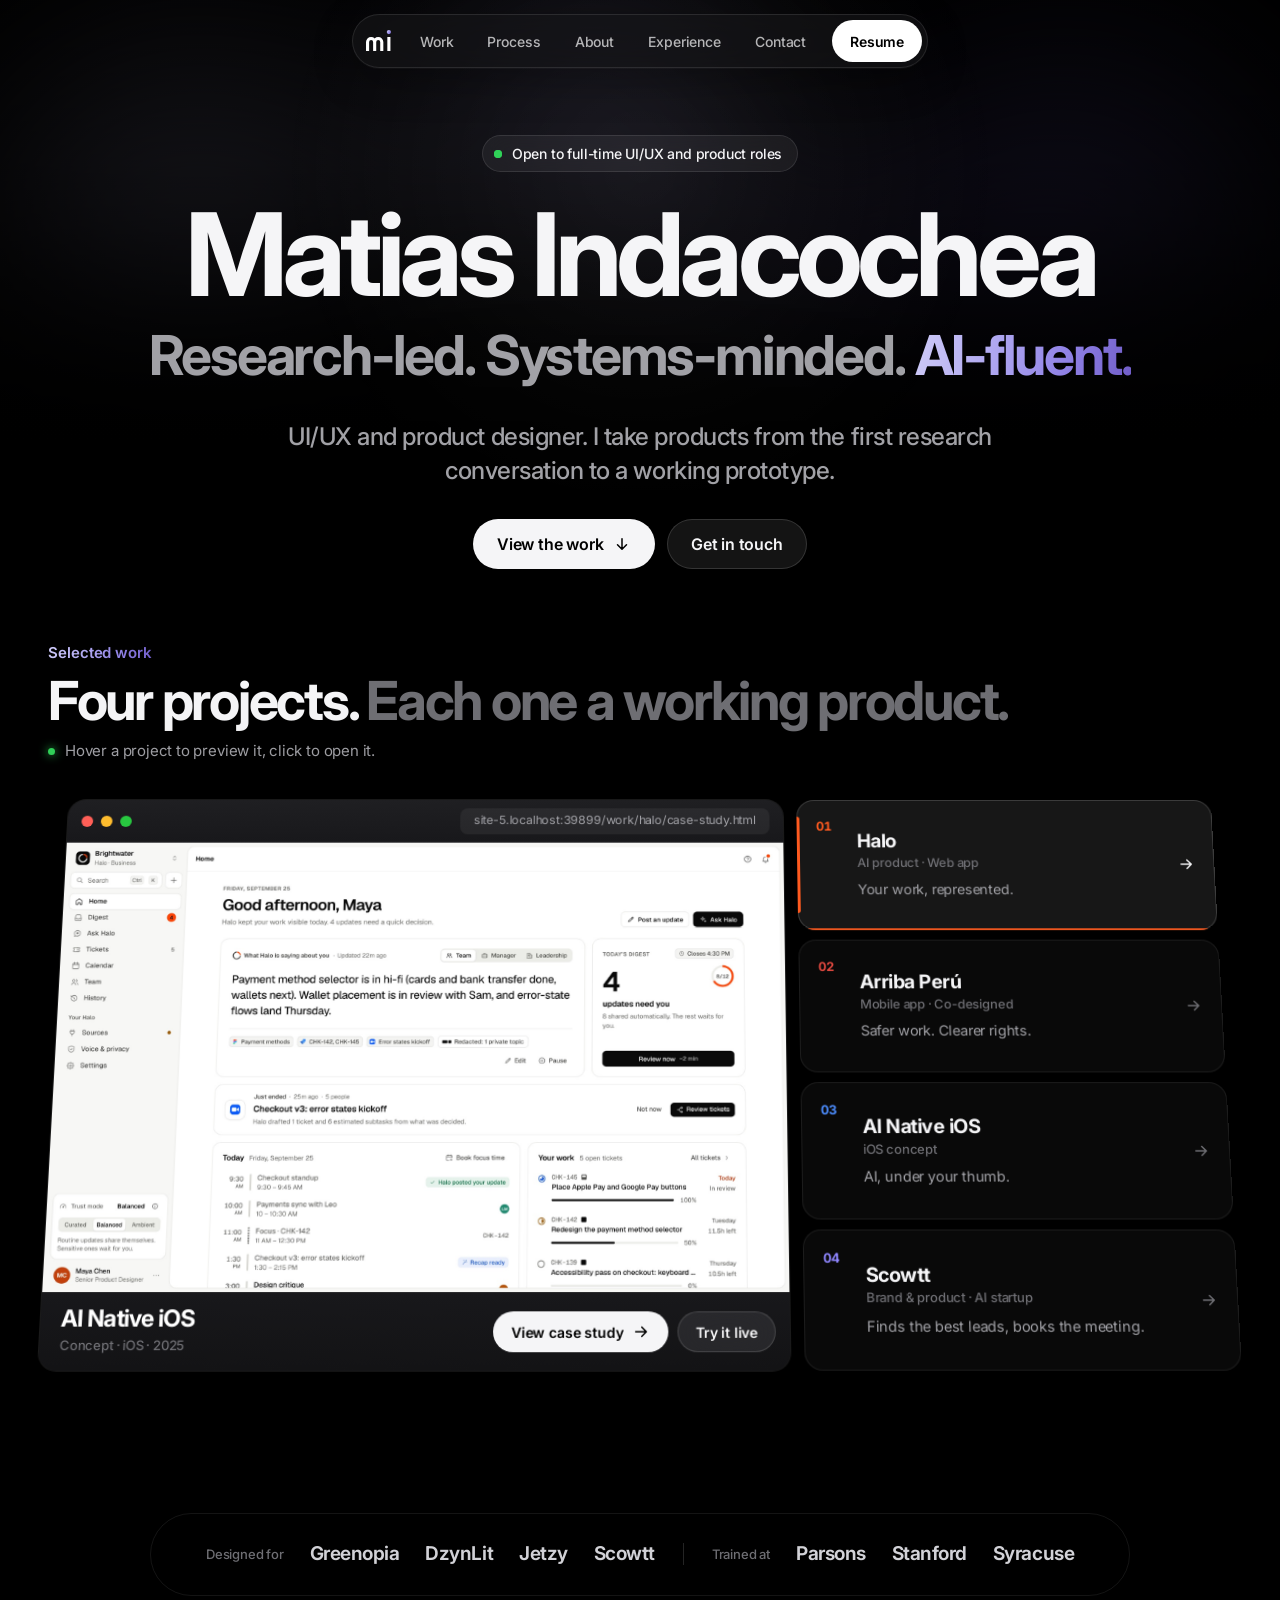
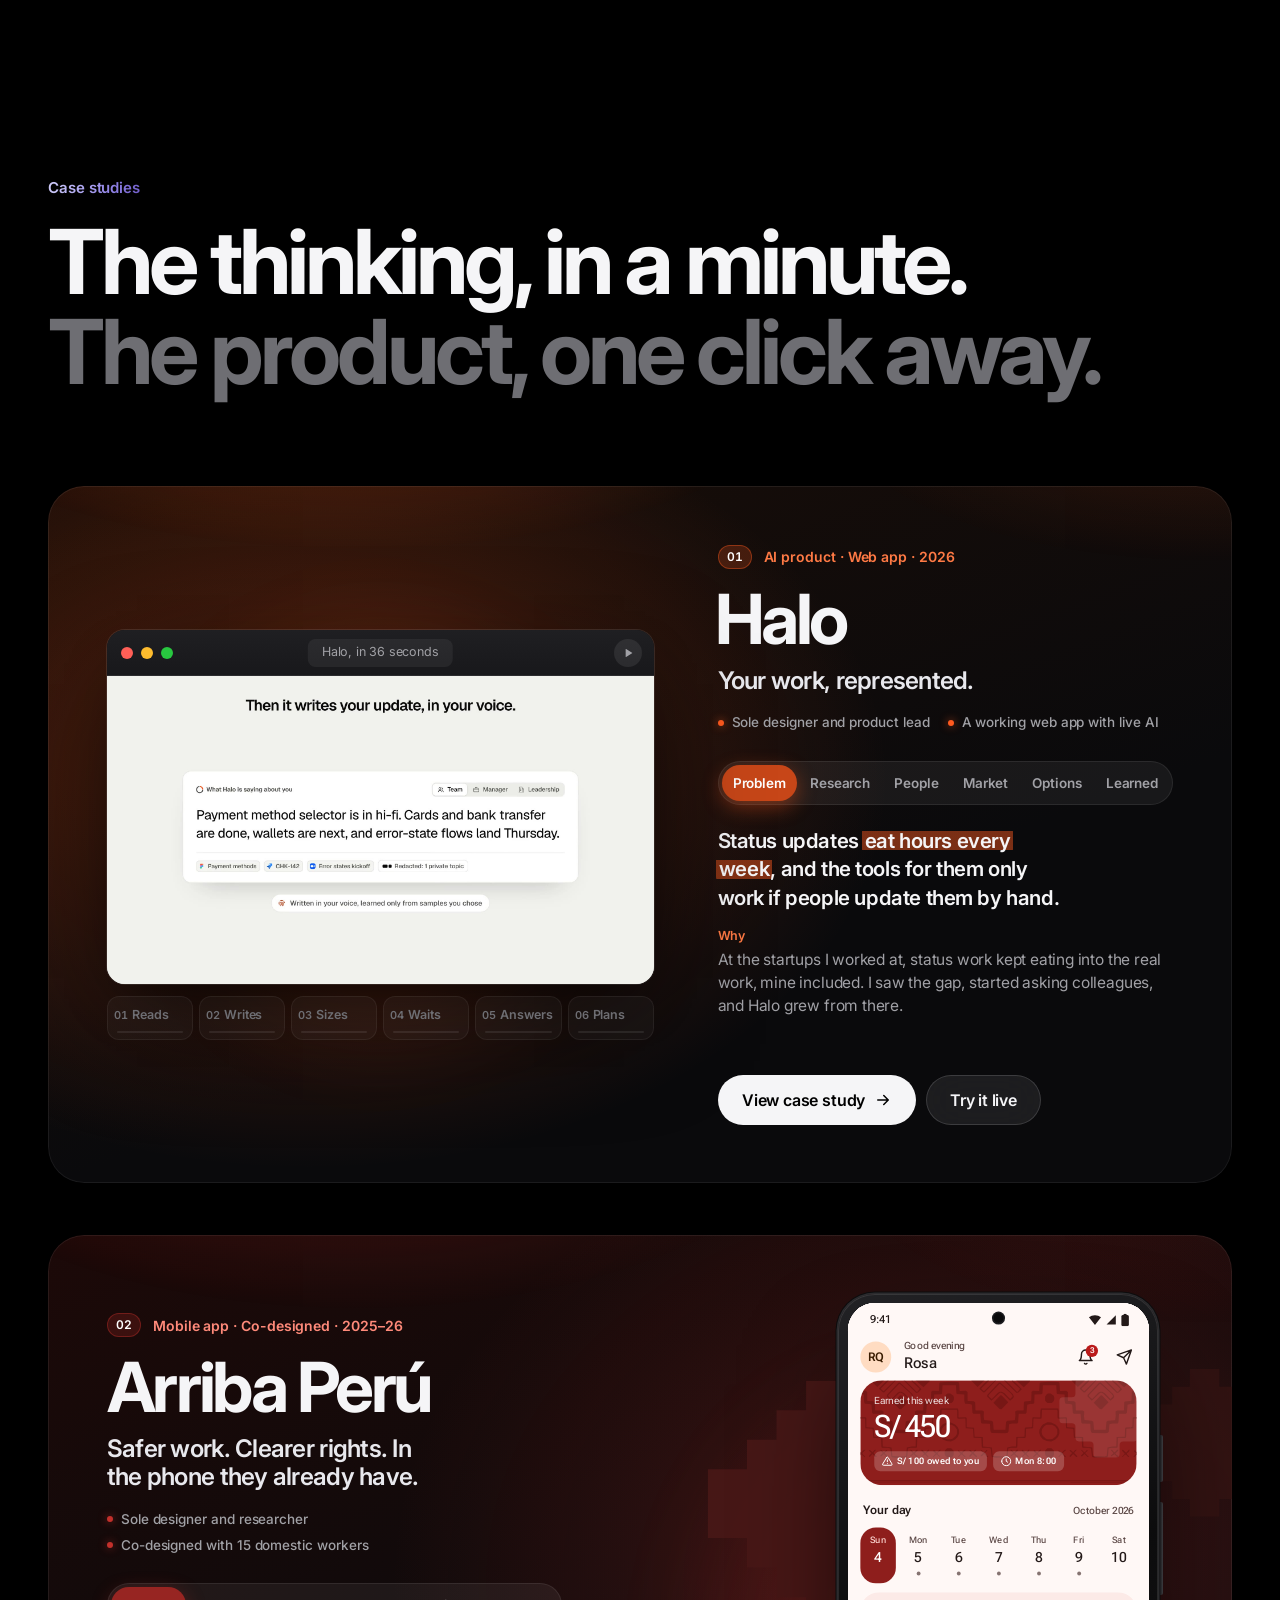
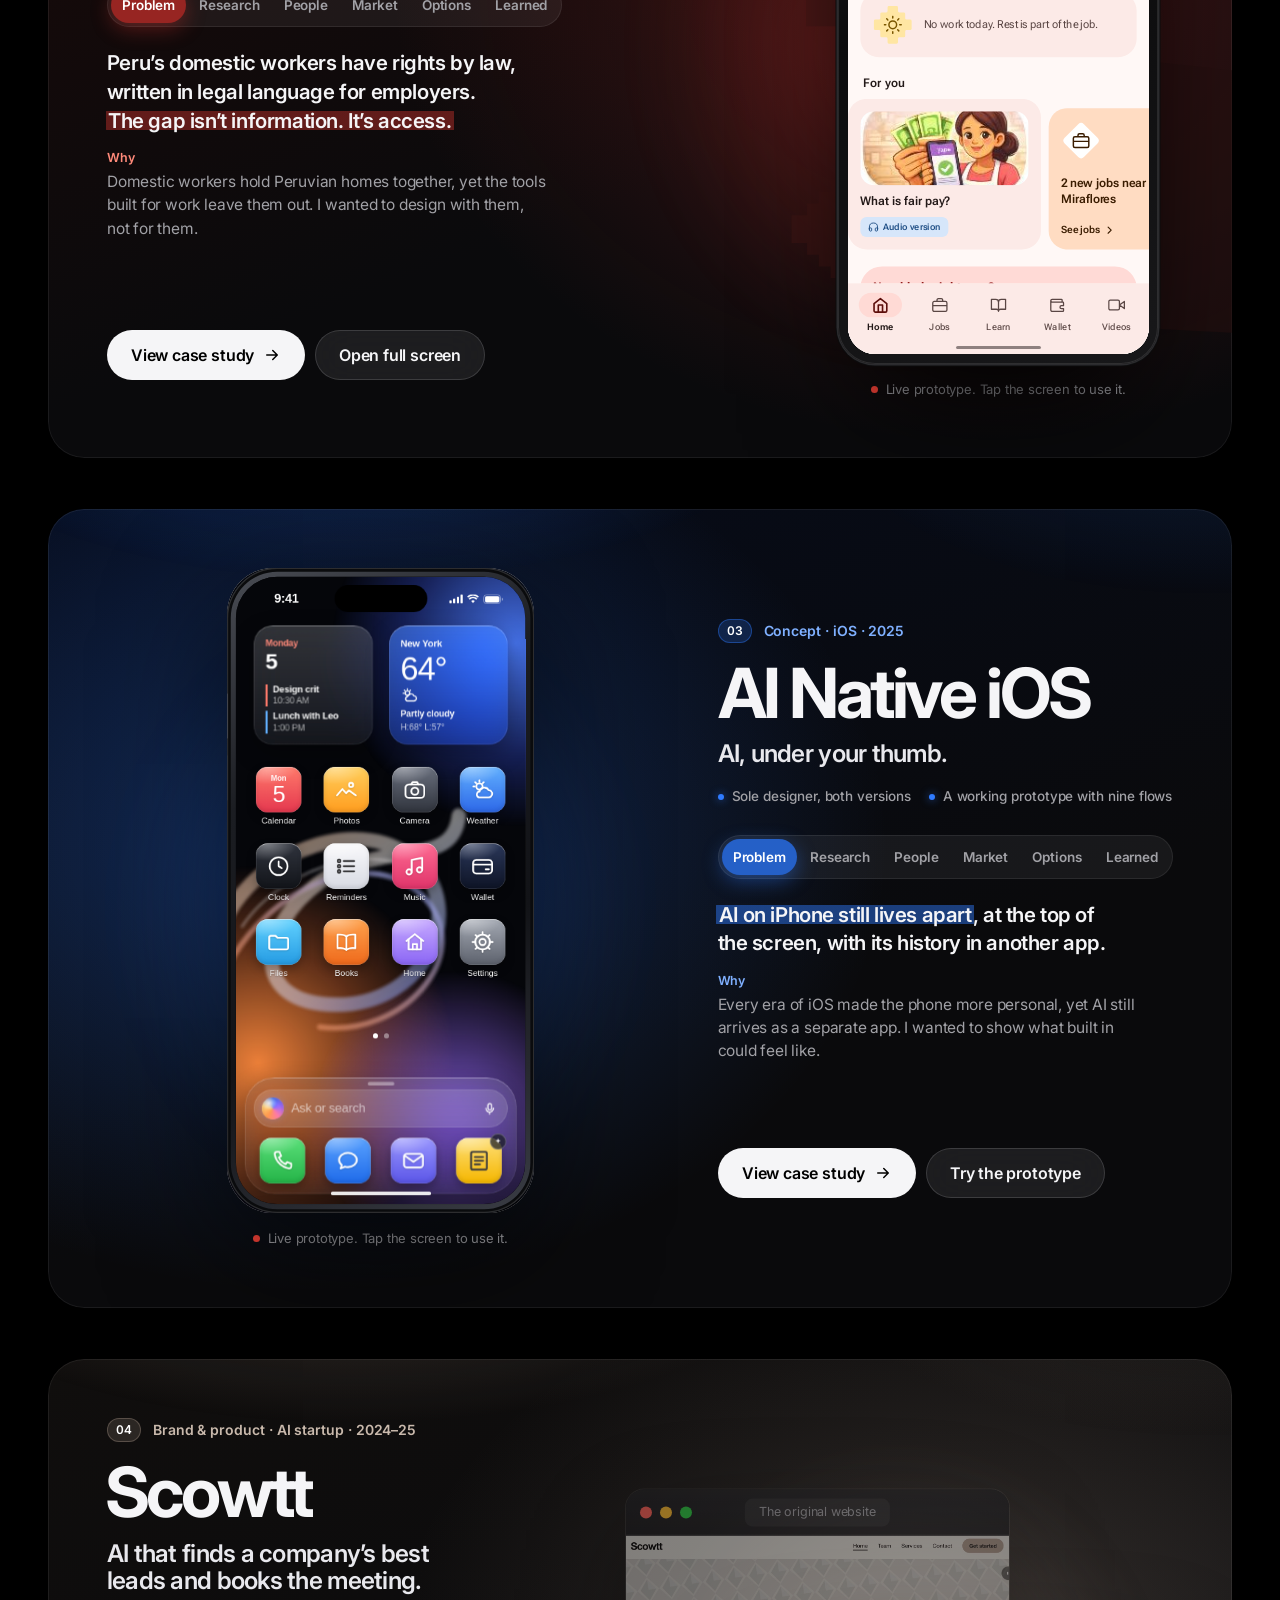
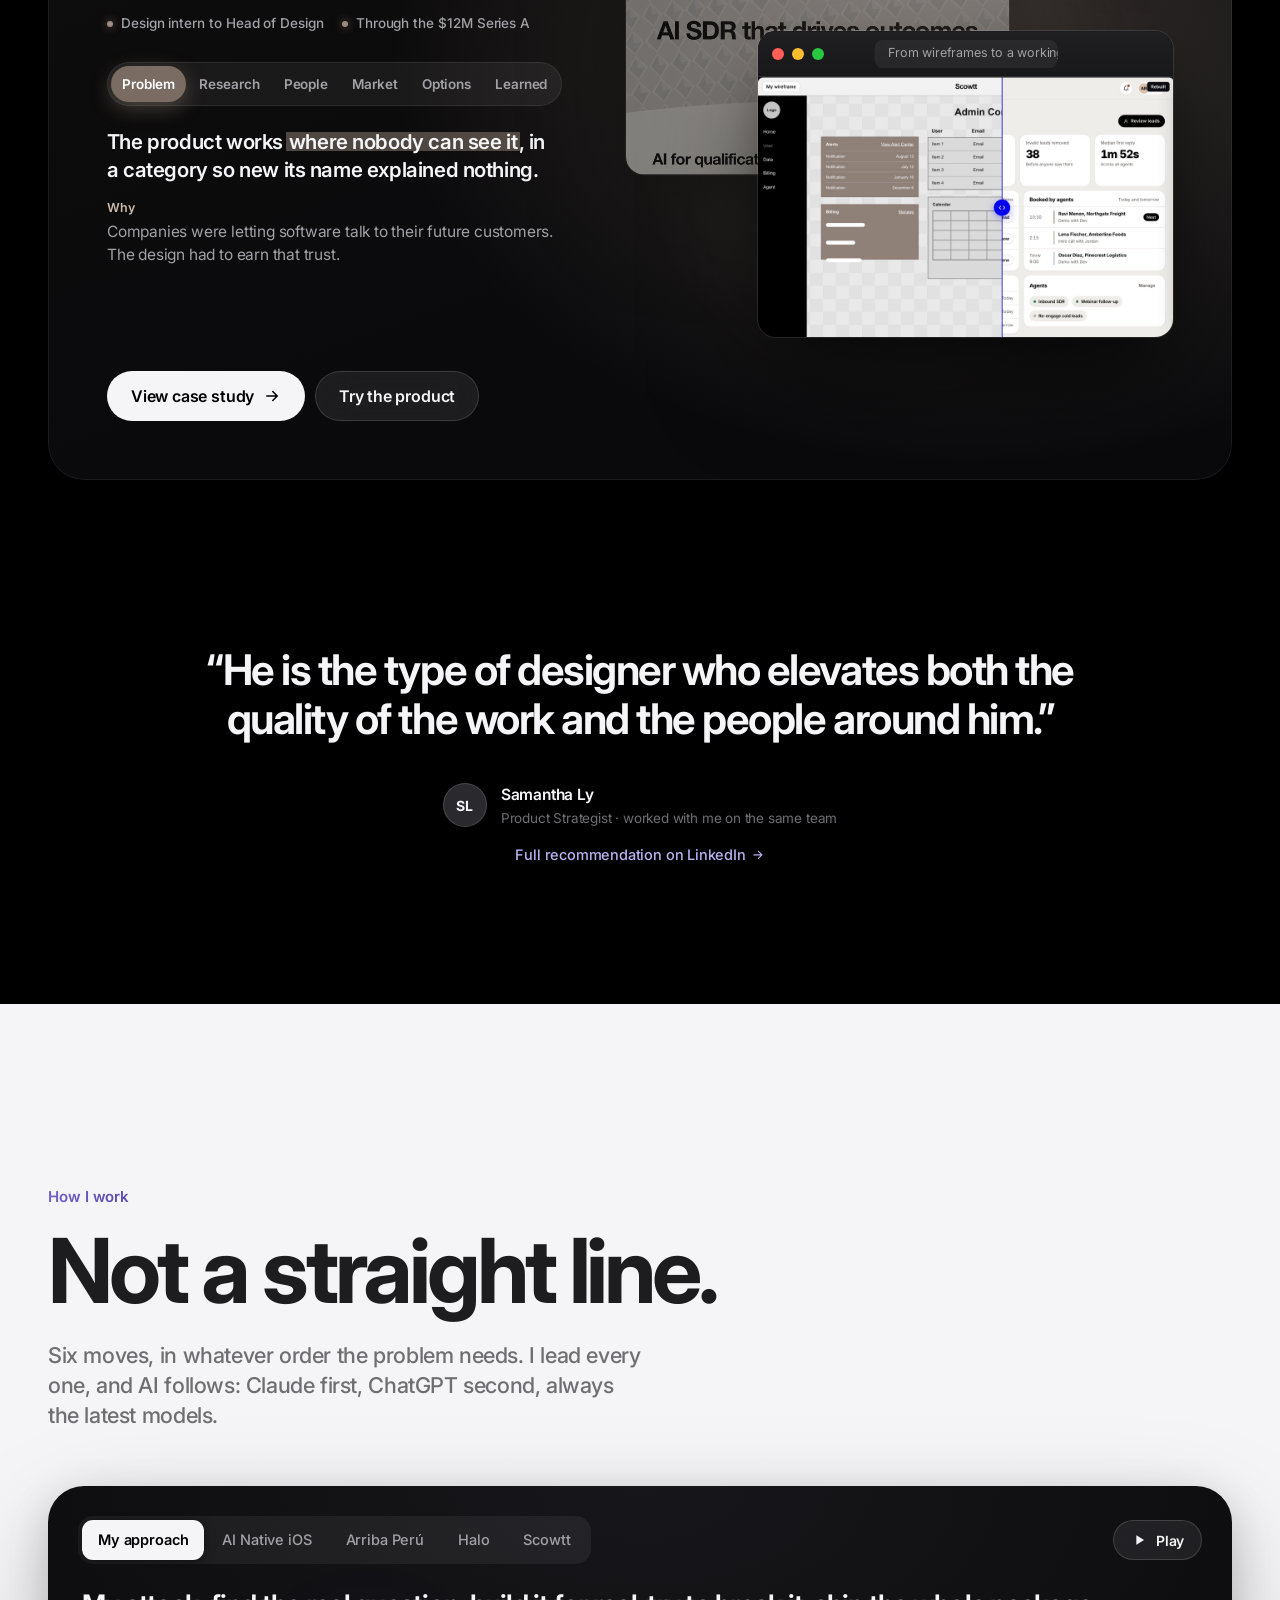
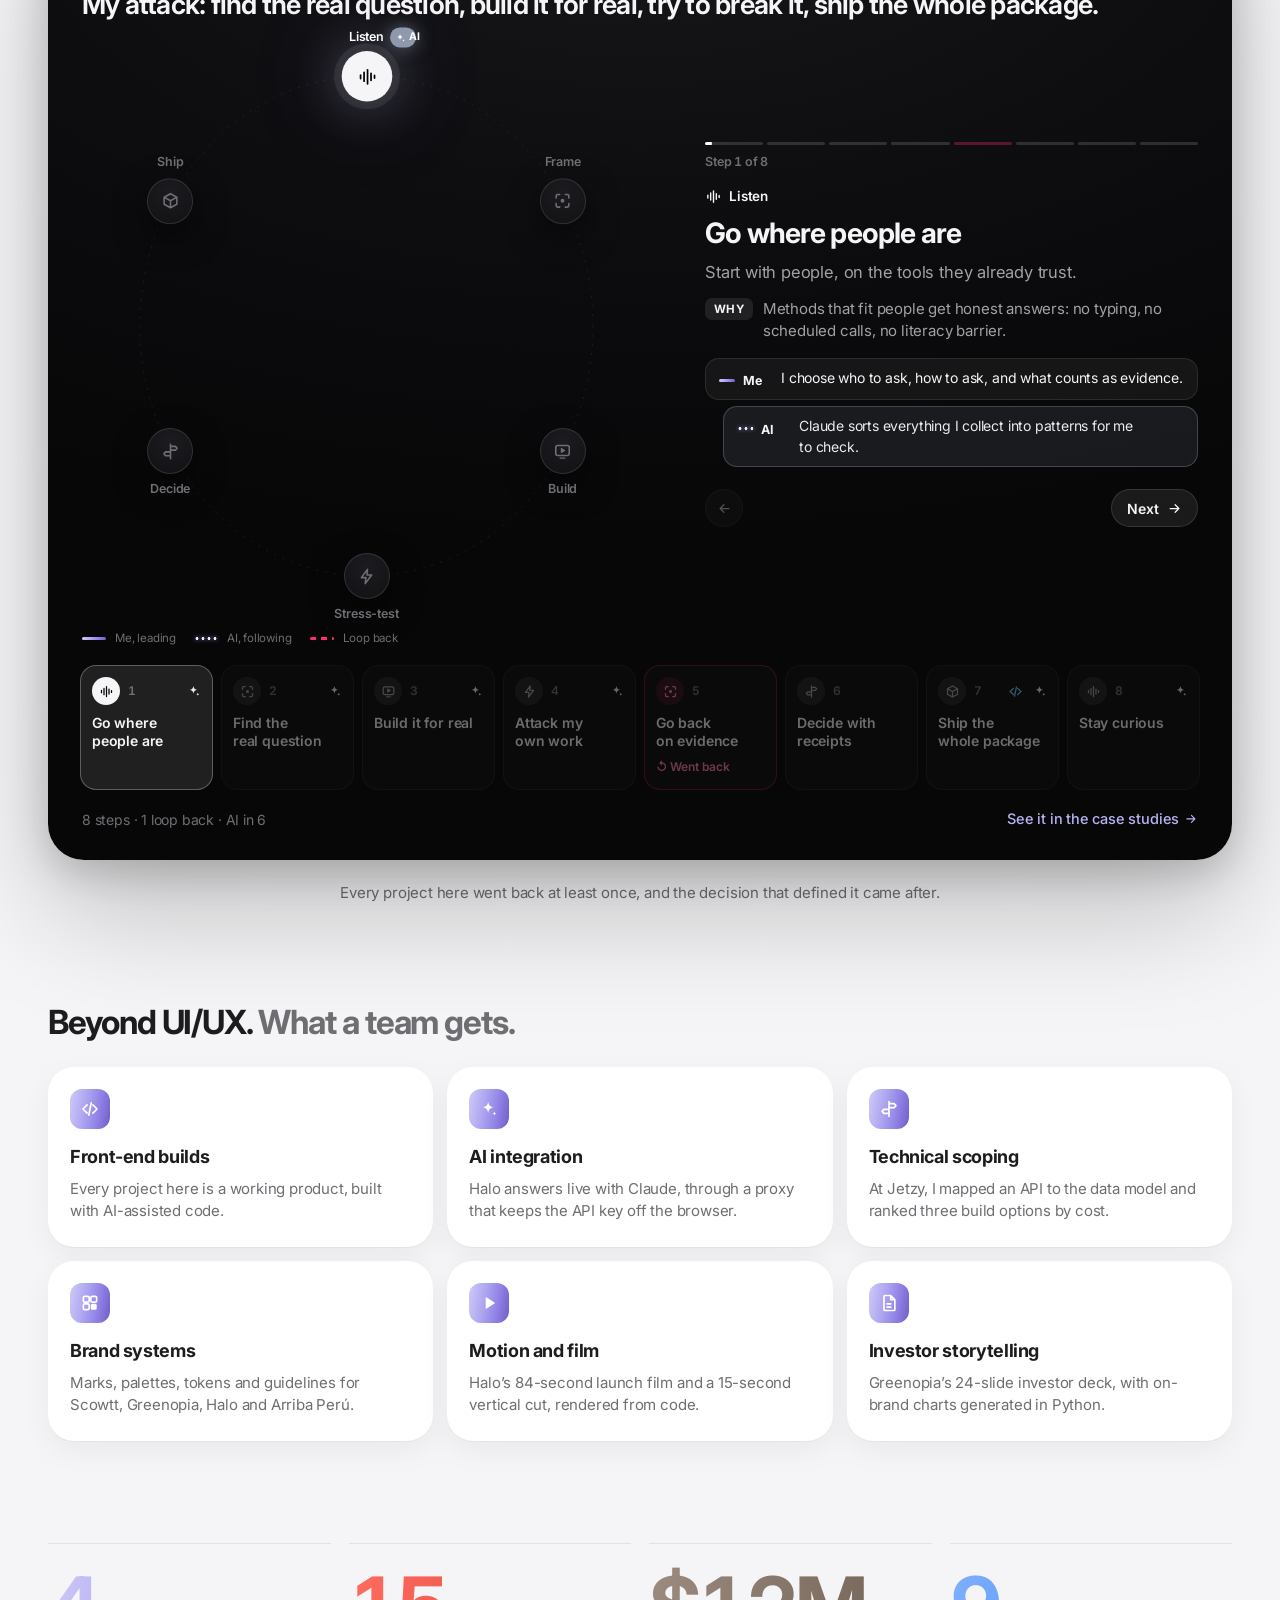
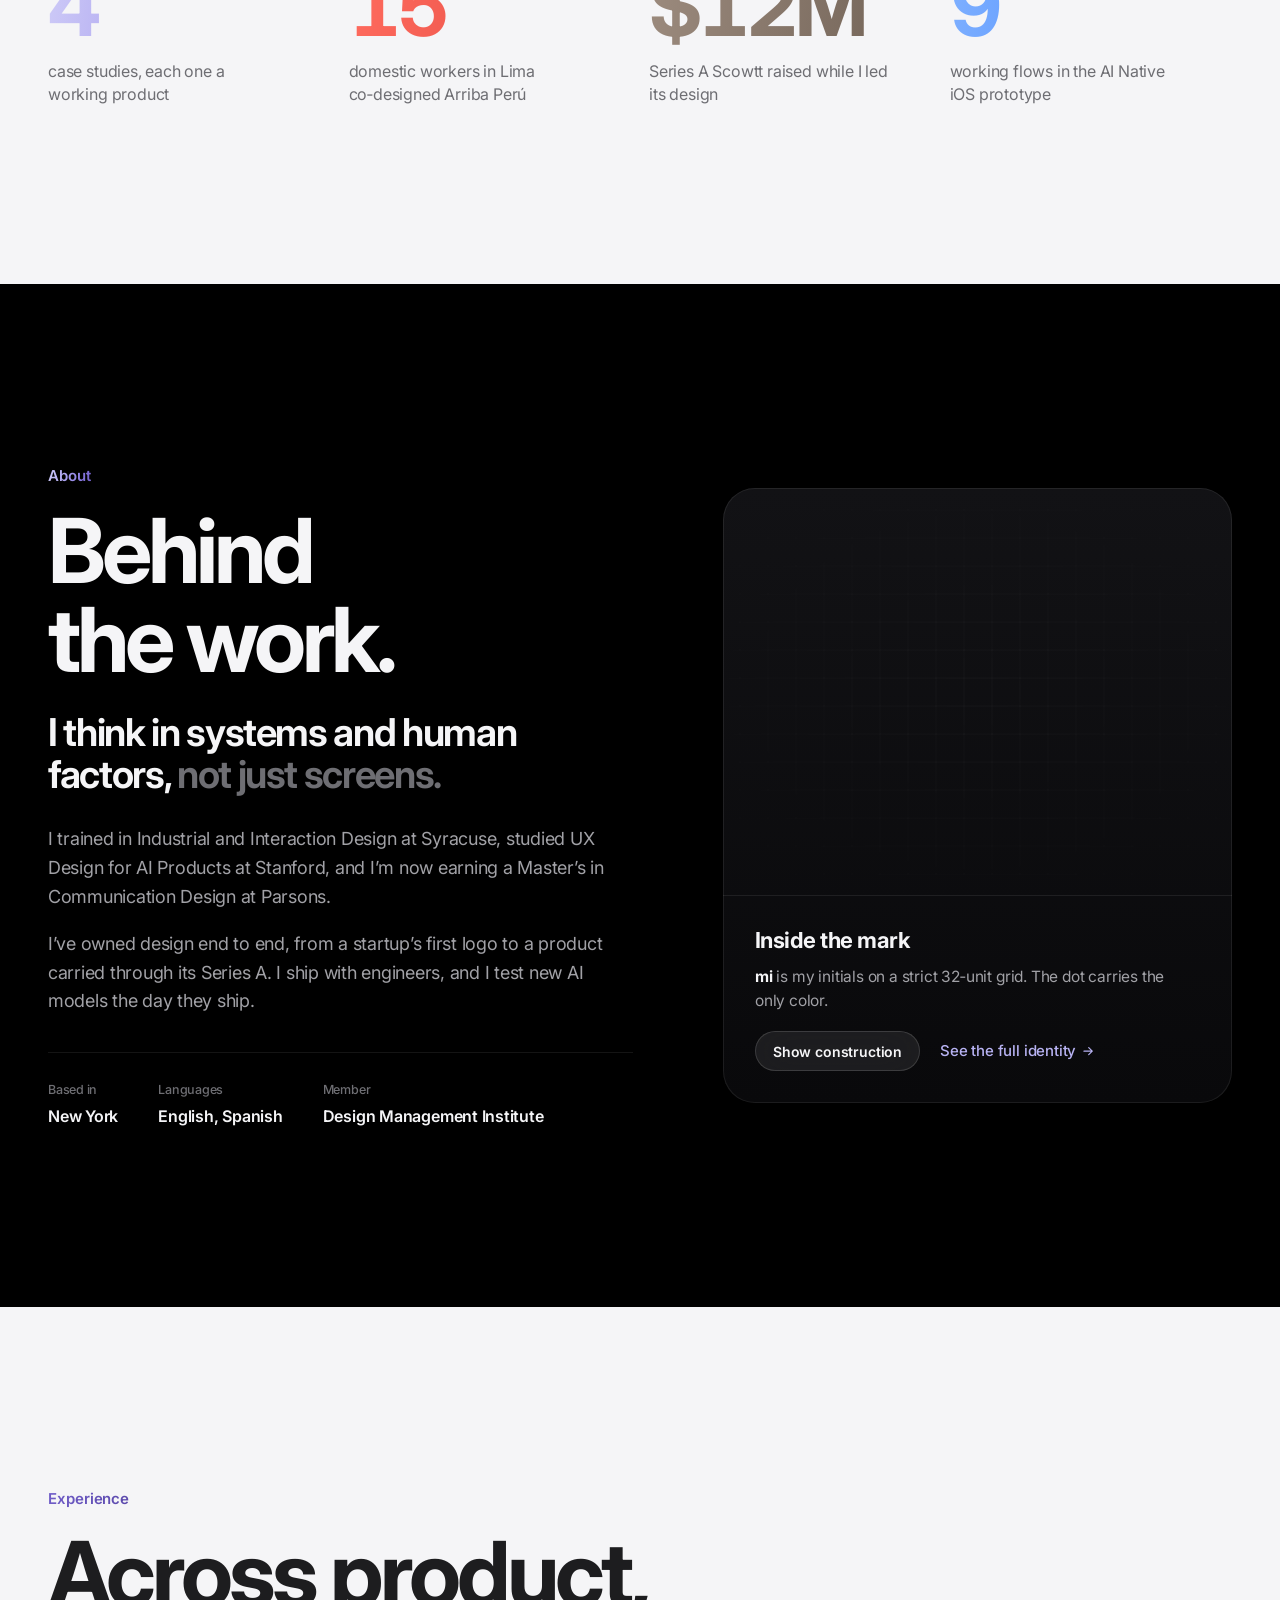
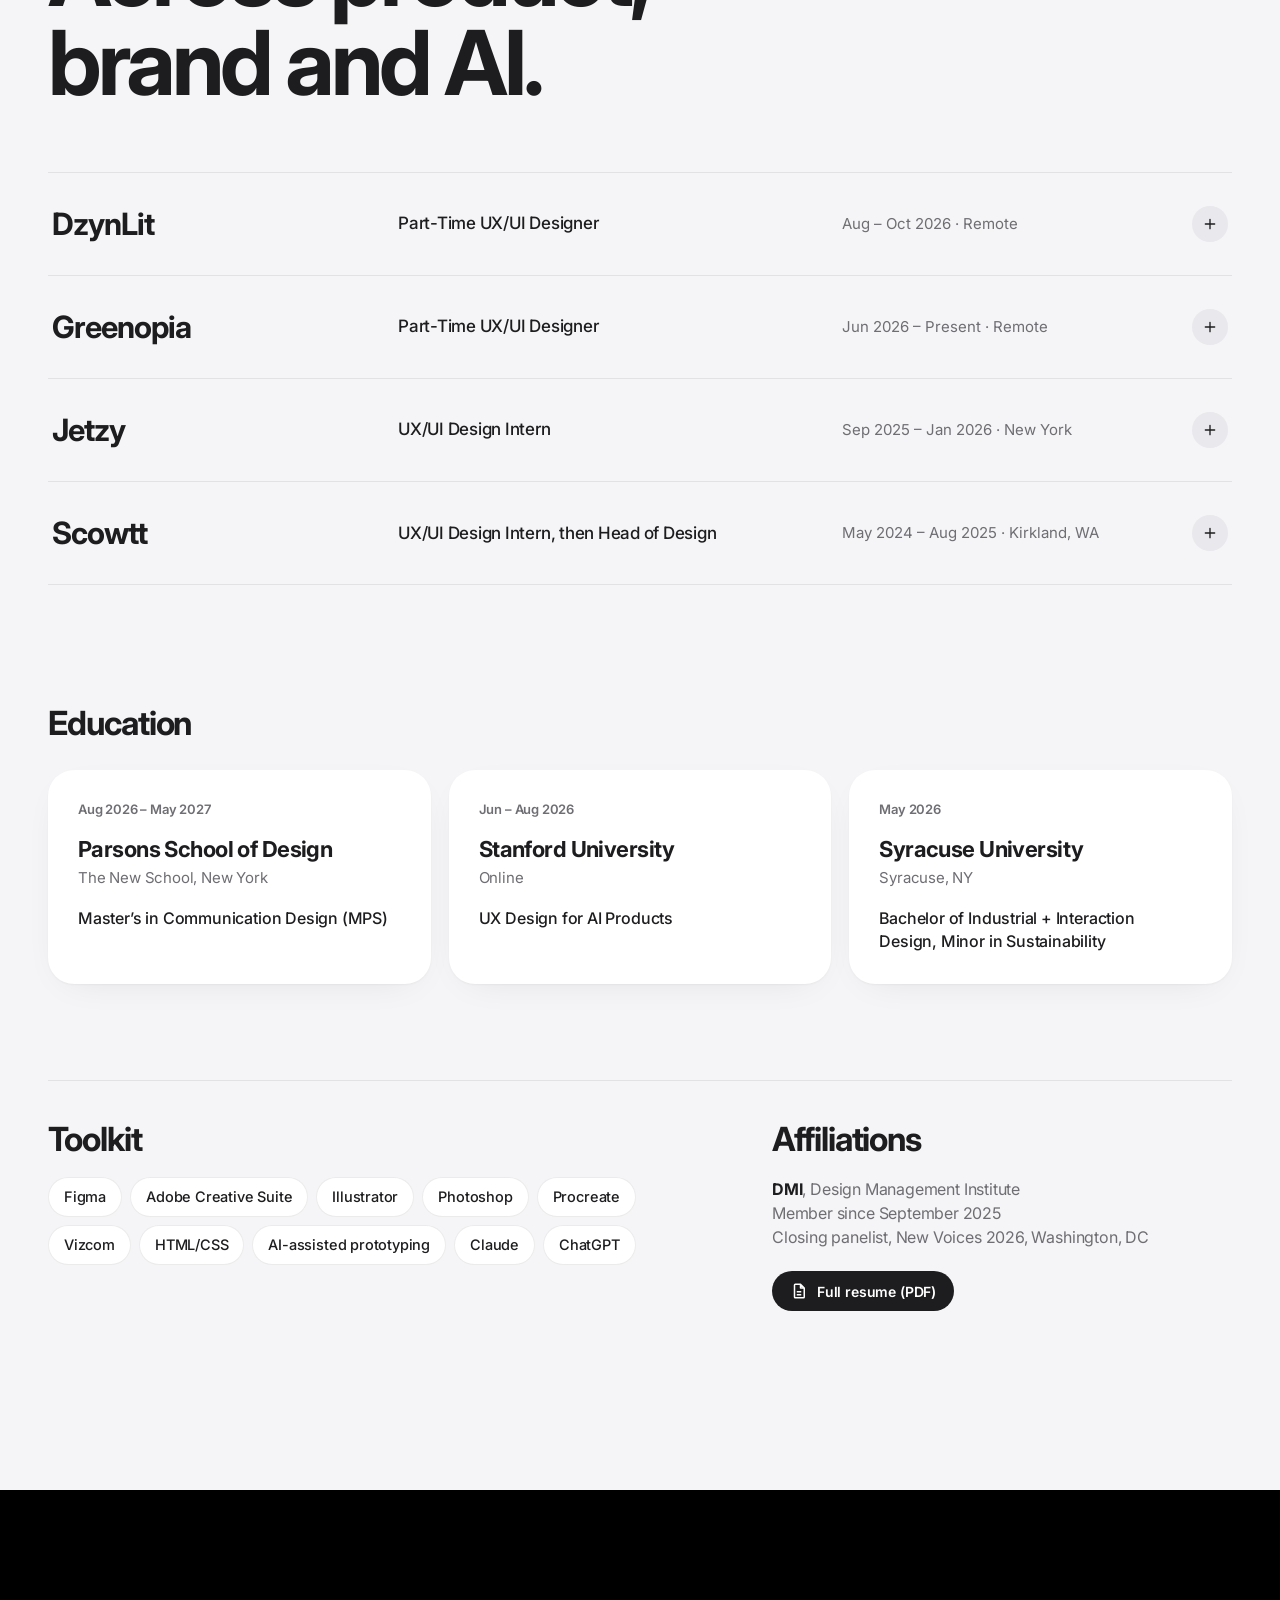
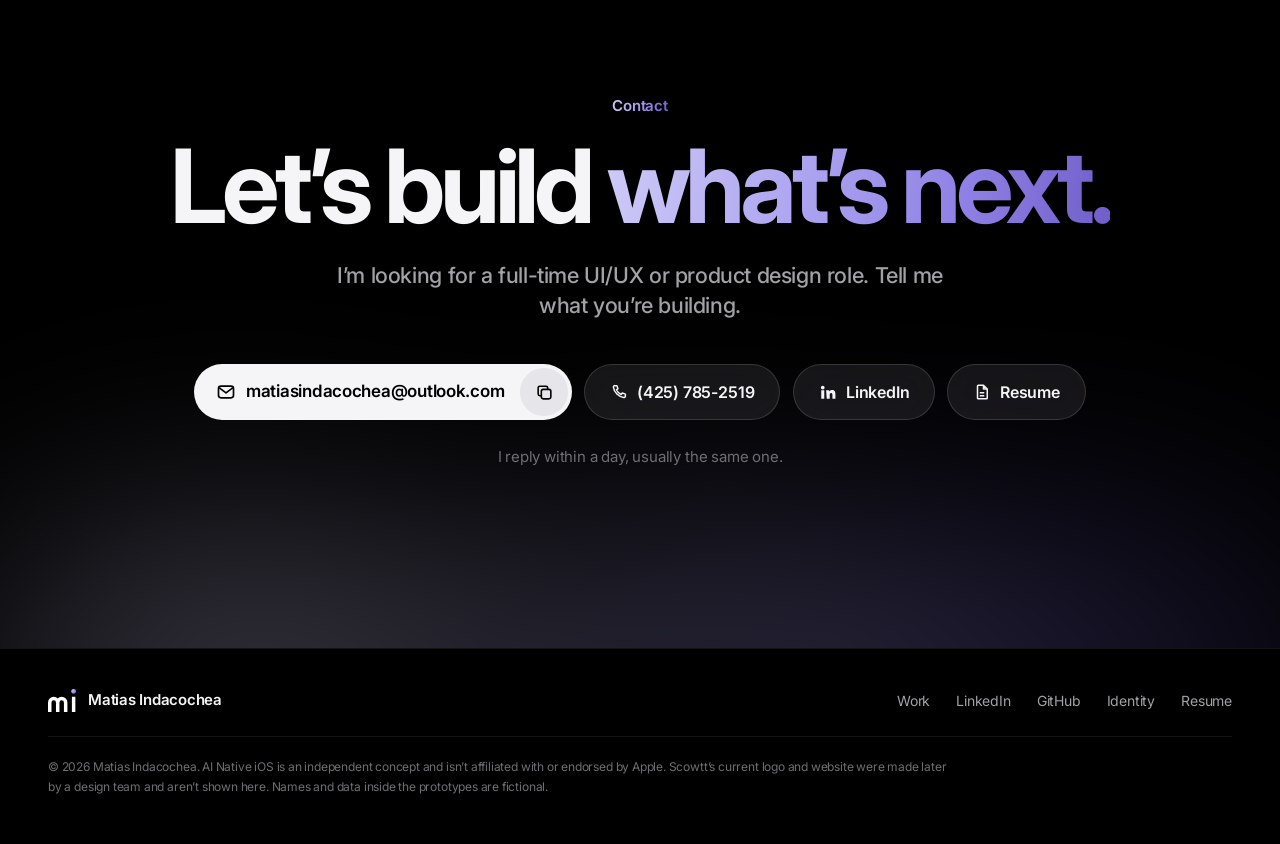
==== commit a6d8f6fa: "Redesign: softer violet, six-part scenes, Halo's explainer and case study - Brand: a softer signatur" ====
--- a/index.html
+++ b/index.html
@@ -33,8 +33,8 @@
   setTimeout(function () { document.documentElement.classList.add("is-ready"); }, 3000);
   addEventListener("error", function (e) { var t = e.target; if (t && t.tagName === "IMG") t.classList.add("is-missing"); }, true);
 </script>
-<link rel="stylesheet" href="assets/css/site.css?v=20261009l">
-<script src="assets/js/analytics.js?v=20261009a" async></script>
+<link rel="stylesheet" href="assets/css/site.css?v=20261014s">
+<script src="assets/js/analytics.js?v=20261013a" async></script>
 
 <script type="application/ld+json">
 {
@@ -59,7 +59,7 @@
 <!-- Icon sprite -->
 <svg width="0" height="0" style="position:absolute" aria-hidden="true">
   <defs>
-    <linearGradient id="mi-dot" x1="0" y1="0" x2="1" y2="1"><stop offset="0" stop-color="#FF7A1A"/><stop offset=".4" stop-color="#FF2E6A"/><stop offset=".72" stop-color="#A35BFF"/><stop offset="1" stop-color="#2F7BFF"/></linearGradient>
+    <linearGradient id="mi-dot" x1="0" y1="0" x2="1" y2="1"><stop offset="0" stop-color="#CECBF7"/><stop offset=".4" stop-color="#AEA6F0"/><stop offset=".72" stop-color="#8F81E5"/><stop offset="1" stop-color="#705DC8"/></linearGradient>
     <symbol id="i-arrow" viewBox="0 0 24 24"><path d="M5 12h13M13 6l6 6-6 6" fill="none" stroke="currentColor" stroke-width="2" stroke-linecap="round" stroke-linejoin="round"/></symbol>
     <symbol id="i-down" viewBox="0 0 24 24"><path d="M12 5v13M6 13l6 6 6-6" fill="none" stroke="currentColor" stroke-width="2" stroke-linecap="round" stroke-linejoin="round"/></symbol>
     <symbol id="i-ext" viewBox="0 0 24 24"><path d="M14 4h6v6M20 4l-9 9M18 14v5a1 1 0 0 1-1 1H5a1 1 0 0 1-1-1V7a1 1 0 0 1 1-1h5" fill="none" stroke="currentColor" stroke-width="2" stroke-linecap="round" stroke-linejoin="round"/></symbol>
@@ -85,6 +85,9 @@
     <symbol id="i-person" viewBox="0 0 24 24"><path d="M12 11.5a3.5 3.5 0 1 0 0-7 3.5 3.5 0 0 0 0 7zM5 20a7 7 0 0 1 14 0" fill="none" stroke="currentColor" stroke-width="2" stroke-linecap="round"/></symbol>
     <symbol id="i-replay" viewBox="0 0 24 24"><path d="M4.5 12a7.5 7.5 0 1 0 2.2-5.3M4.5 4.5v4h4" fill="none" stroke="currentColor" stroke-width="2" stroke-linecap="round" stroke-linejoin="round"/></symbol>
     <symbol id="i-pause" viewBox="0 0 24 24"><path d="M9 6.5v11M15 6.5v11" fill="none" stroke="currentColor" stroke-width="2.4" stroke-linecap="round"/></symbol>
+    <symbol id="i-eye-off" viewBox="0 0 24 24"><path d="M3 3l18 18M10.6 6.1c.5-.1.9-.1 1.4-.1 5 0 8.5 4.5 9.5 6-.5.8-1.6 2.2-3.1 3.5M6.6 7.6C4.6 8.9 3.2 10.8 2.5 12c1 1.5 4.5 6 9.5 6 1.5 0 2.9-.4 4.1-1M9.9 9.9a3 3 0 0 0 4.2 4.2" fill="none" stroke="currentColor" stroke-width="2" stroke-linecap="round" stroke-linejoin="round"/></symbol>
+    <symbol id="i-shield" viewBox="0 0 24 24"><path d="M12 3l7 3v5.5c0 4.4-3 8.1-7 9.5-4-1.4-7-5.1-7-9.5V6l7-3z" fill="none" stroke="currentColor" stroke-width="2" stroke-linejoin="round"/></symbol>
+    <symbol id="i-shuffle" viewBox="0 0 24 24"><path d="M3 7h3.5c4.5 0 6.5 10 11 10H21M3 17h3.5c1.6 0 2.9-1.6 4-3.6M13.5 9.6C14.6 8.1 15.9 7 17.5 7H21M18 4l3 3-3 3M18 14l3 3-3 3" fill="none" stroke="currentColor" stroke-width="2" stroke-linecap="round" stroke-linejoin="round"/></symbol>
     <symbol id="mi" viewBox="0 -31.04 112.5 95.04"><path d="M7 64V23a16 16 0 0 1 32 0v41M39 23a16 16 0 0 1 32 0v41M103 64V0" fill="none" stroke="currentColor" stroke-width="14"/><circle cx="103" cy="-21.54" r="9.5" fill="url(#mi-dot)"/></symbol>
   </defs>
 </svg>
@@ -124,7 +127,7 @@
     <p class="chip hero-chip reveal"><span class="pulse" aria-hidden="true"></span>Open to full-time UI/UX and product roles</p>
     <h1 class="hero-title"><span class="word">Matias</span> <span class="word">Indacochea</span></h1>
     <p class="hero-beats" aria-label="Research-led, systems-minded, AI-fluent"><span class="beat b1">Research-led.</span> <span class="beat b2">Systems-minded.</span> <span class="beat b3">AI-fluent.</span></p>
-    <p class="hero-lead reveal">UI/UX and product designer. I take products from the first research conversation to a working prototype, built to earn people’s trust. <strong>Every project here is live. Open one and use it.</strong></p>
+    <p class="hero-lead reveal">UI/UX and product designer. I take products from the first research conversation to a working prototype.</p>
     <div class="hero-cta reveal">
       <a class="btn btn-light magnetic" href="#projects">View the work <svg class="ic" aria-hidden="true"><use href="#i-down"/></svg></a>
       <a class="btn btn-glass magnetic" href="#contact">Get in touch</a>
@@ -151,7 +154,7 @@
             <span class="lights" aria-hidden="true"><i></i><i></i><i></i></span>
             <span class="window-url"><span class="url-text">work/halo</span></span>
           </div>
-          <a class="stage-screen" href="work/halo/" aria-label="Open the Halo case study">
+          <a class="stage-screen" href="work/halo/case-study.html" aria-label="Open the Halo case study">
             <img class="is-active" src="assets/img/halo-home.jpg" alt="The Halo dashboard: what Halo is saying about you, today’s digest, schedule and work in progress" width="2000" height="1250" fetchpriority="high">
             <img src="assets/img/arriba-hero.jpg" alt="Arriba Perú product page with the live app in a phone" width="2000" height="1250" loading="lazy" decoding="async">
             <img src="assets/img/aiios-hero.jpg" alt="AI Native iOS page: AI, under your thumb." width="2000" height="1250" loading="lazy" decoding="async">
@@ -159,26 +162,26 @@
             <!-- stage-images:end -->
           </a>
           <div class="stage-overlay">
-            <p class="so-text"><span class="so-name">Halo</span><span class="so-kicker">AI product · Stanford capstone · 2026</span></p>
+            <p class="so-text"><span class="so-name">Halo</span><span class="so-kicker">AI product · Web app · 2026</span></p>
             <div class="so-actions">
-              <a class="btn btn-light btn-sm so-open" href="work/halo/">View case study <svg class="ic" aria-hidden="true"><use href="#i-arrow"/></svg></a>
+              <a class="btn btn-light btn-sm so-open" href="work/halo/case-study.html">View case study <svg class="ic" aria-hidden="true"><use href="#i-arrow"/></svg></a>
               <button class="btn btn-glass btn-sm so-live" type="button" data-live="work/halo/" data-live-title="Halo">Try it live</button>
             </div>
           </div>
         </div>
 
         <ol class="stage-list" aria-label="All four projects">
-          <li><a class="stage-item is-active" href="#halo" style="--c:#FF5A1F" data-path="work/halo/" data-preview="work/halo/" data-preview-device="" data-kicker="AI product · Stanford capstone · 2026">
+          <li><a class="stage-item is-active" href="#halo" style="--c:#FF5A1F" data-path="work/halo/case-study.html" data-preview="work/halo/" data-preview-device="" data-kicker="AI product · Web app · 2026">
             <span class="si-num">01</span>
             <span class="si-thumb" aria-hidden="true"><img src="assets/img/halo-home.jpg" alt="" width="2000" height="1250" loading="lazy" decoding="async"></span>
-            <span class="si-body"><span class="si-name">Halo</span><span class="si-kind">AI product · Stanford</span><span class="si-line">Your work, represented.</span></span>
+            <span class="si-body"><span class="si-name">Halo</span><span class="si-kind">AI product · Web app</span><span class="si-line">Your work, represented.</span></span>
             <svg class="si-go ic" aria-hidden="true"><use href="#i-arrow"/></svg>
             <span class="si-bar" aria-hidden="true"></span>
           </a></li>
-          <li><a class="stage-item" href="#arriba" style="--c:#E0483F" data-path="work/arriba-peru/" data-preview="work/arriba-peru/prototype.html" data-preview-device="phone" data-preview-embed="android-app" data-kicker="Mobile · Syracuse capstone · 2025–26">
+          <li><a class="stage-item" href="#arriba" style="--c:#E0483F" data-path="work/arriba-peru/" data-preview="work/arriba-peru/prototype.html" data-preview-device="phone" data-preview-embed="android-app" data-kicker="Mobile app · Co-designed · 2025–26">
             <span class="si-num">02</span>
             <span class="si-thumb" aria-hidden="true"><img src="assets/img/arriba-hero.jpg" alt="" width="2000" height="1250" loading="lazy" decoding="async"></span>
-            <span class="si-body"><span class="si-name">Arriba Perú</span><span class="si-kind">Mobile app · Syracuse</span><span class="si-line">Safer work. Clearer rights.</span></span>
+            <span class="si-body"><span class="si-name">Arriba Perú</span><span class="si-kind">Mobile app · Co-designed</span><span class="si-line">Safer work. Clearer rights.</span></span>
             <svg class="si-go ic" aria-hidden="true"><use href="#i-arrow"/></svg>
             <span class="si-bar" aria-hidden="true"></span>
           </a></li>
@@ -204,7 +207,7 @@
 </section>
 
 <!-- ============ Proof strip ============ -->
-<section class="proof" aria-label="Where I've designed and studied" data-tone="dark">
+<section class="proof" aria-label="Where I’ve designed and studied" data-tone="dark">
   <div class="wrap proof-inner reveal">
     <div class="proof-group">
       <p class="proof-label">Designed for</p>
@@ -224,256 +227,400 @@
     <header class="section-head reveal">
       <p class="eyebrow">Case studies</p>
       <h2 class="section-title">The thinking, in a minute.<br><span class="muted">The product, one click away.</span></h2>
-      <p class="section-lead">Every case study opens with the goal, the challenge and the result, so you can see how I think at a glance. Each one is a working product, not a slideshow.</p>
     </header>
   </div>
 
   <!-- 01 Halo -->
-  <article class="project" id="halo" style="--accent:#FF5A1F;--accent-ink:#FF7A45;--tint:#1a0d07">
-    <div class="project-card" data-href="work/halo/">
+  <article class="project scene" id="halo" style="--accent:#FF5A1F;--accent-ink:#FF7A45;--tint:#1a0d07">
+    <div class="project-card" data-href="work/halo/case-study.html">
       <div class="project-glow" aria-hidden="true"></div>
-      <header class="project-head">
-        <div class="project-titles reveal">
-          <p class="project-kicker"><span class="num">01</span>AI product · Stanford capstone · 2026</p>
-          <h3 class="project-title">Halo</h3>
-          <p class="project-tagline">Your work, represented.</p>
-        </div>
-        <div class="project-intro reveal">
-          <p>I designed an AI layer that turns the work people already do, from meetings and commits to design edits and tickets, into status updates in their own voice, sized for a teammate, a manager or an executive. It speaks for you, never about you.</p>
+      <div class="scene-grid">
+        <div class="scene-visual">
+          <div class="project-media media-film" data-explainer>
+            <div class="window film-window">
+              <div class="window-bar"><span class="lights" aria-hidden="true"><i></i><i></i><i></i></span><span class="window-url"><span>Halo, in 36 seconds</span></span><button class="film-toggle" type="button" aria-label="Pause the video" data-no-card><svg class="ic ic-pause" aria-hidden="true"><use href="#i-pause"/></svg><svg class="ic ic-play" aria-hidden="true"><use href="#i-play"/></svg></button></div>
+              <div class="film-stage">
+                <video class="film-video" src="work/halo/film/halo-explainer-loop.mp4" poster="work/halo/film/halo-explainer-poster.jpg" muted loop playsinline preload="none" width="1920" height="1080" aria-label="Halo explained in 36 seconds: it reads the work you already do, writes your update in your voice, sizes it for each reader, holds sensitive updates for your approval, answers colleagues for you and drafts the plan when a meeting ends."></video>
+                <div class="co-layer" aria-hidden="true">
+                  <div class="co" data-from="9.9" data-to="13" data-r=".495 .597 .66 .637" data-at=".82 .86"><span class="co-frame"></span><svg class="co-line"><path/></svg><span class="co-card"><span class="co-lens"></span><span class="co-cap"><i>01</i>Private topics stay out</span></span></div>
+                  <div class="co" data-from="19.5" data-to="23.25" data-r=".07 .638 .318 .724" data-at=".25 .4"><span class="co-frame"></span><svg class="co-line"><path/></svg><span class="co-card"><span class="co-lens"></span><span class="co-cap"><i>02</i>You decide what it shares</span></span></div>
+                  <div class="co" data-from="31.85" data-to="35.4" data-r=".505 .243 .718 .28" data-at=".25 .29"><span class="co-frame"></span><svg class="co-line"><path/></svg><span class="co-card"><span class="co-lens"></span><span class="co-cap"><i>03</i>The ticket writes itself</span></span></div>
+                </div>
+              </div>
+            </div>
+            <div class="film-steps" role="group" aria-label="Jump to a step" data-no-card>
+              <button type="button" class="film-step" data-t="0"><span class="film-n">01</span><span class="film-l">Reads</span><i aria-hidden="true"></i></button>
+              <button type="button" class="film-step" data-t="5.8"><span class="film-n">02</span><span class="film-l">Writes</span><i aria-hidden="true"></i></button>
+              <button type="button" class="film-step" data-t="11.6"><span class="film-n">03</span><span class="film-l">Sizes</span><i aria-hidden="true"></i></button>
+              <button type="button" class="film-step" data-t="17.4"><span class="film-n">04</span><span class="film-l">Waits</span><i aria-hidden="true"></i></button>
+              <button type="button" class="film-step" data-t="23.8"><span class="film-n">05</span><span class="film-l">Answers</span><i aria-hidden="true"></i></button>
+              <button type="button" class="film-step" data-t="29.8"><span class="film-n">06</span><span class="film-l">Plans</span><i aria-hidden="true"></i></button>
+            </div>
+          </div>
+        </div>
+        <div class="scene-copy">
+          <div class="project-titles">
+            <p class="project-kicker"><span class="num">01</span>AI product · Web app · 2026</p>
+            <h3 class="project-title">Halo</h3>
+            <p class="project-tagline">Your work, represented.</p>
+            <p class="scene-meta"><span>Sole designer and product lead</span><span>A working web app with live AI</span></p>
+          </div>
+          <div class="scene-segs reveal">
+            <div class="seg-tabs" role="tablist" aria-label="Halo, step by step">
+              <button type="button" role="tab" class="seg-tab is-on" id="halo-seg-problem" aria-controls="halo-seg-problem-p" aria-selected="true">Problem</button>
+              <button type="button" role="tab" class="seg-tab" id="halo-seg-research" aria-controls="halo-seg-research-p" aria-selected="false" tabindex="-1">Research</button>
+              <button type="button" role="tab" class="seg-tab" id="halo-seg-people" aria-controls="halo-seg-people-p" aria-selected="false" tabindex="-1">People</button>
+              <button type="button" role="tab" class="seg-tab" id="halo-seg-market" aria-controls="halo-seg-market-p" aria-selected="false" tabindex="-1">Market</button>
+              <button type="button" role="tab" class="seg-tab" id="halo-seg-options" aria-controls="halo-seg-options-p" aria-selected="false" tabindex="-1">Options</button>
+              <button type="button" role="tab" class="seg-tab" id="halo-seg-learned" aria-controls="halo-seg-learned-p" aria-selected="false" tabindex="-1">Learned</button>
+            </div>
+            <div class="seg-panels" data-no-card>
+              <div class="seg-panel is-on" id="halo-seg-problem-p" role="tabpanel" aria-labelledby="halo-seg-problem">
+                <p class="seg-lead">Status updates <mark>eat hours every week</mark>, and the tools for them only work if people update them by hand.</p>
+                <p class="seg-note"><b>Why</b>At the startups I worked at, status work kept eating into the real work, mine included. I saw the gap, started asking colleagues, and Halo grew from there.</p>
+              </div>
+              <div class="seg-panel" id="halo-seg-research-p" role="tabpanel" aria-labelledby="halo-seg-research">
+                <div class="pv-stats">
+                  <p class="pv-stat"><b>3</b><span>roles interviewed: contributor, manager, freelancer</span></p>
+                  <p class="pv-stat"><b>45</b><span>minutes per interview</span></p>
+                  <p class="pv-stat"><b>10</b><span>hard objections tested</span></p>
+                </div>
+                <p class="pv-find"><b>What I found</b>People wanted to review an update before anyone else saw it.</p>
+              </div>
+              <div class="seg-panel" id="halo-seg-people-p" role="tabpanel" aria-labelledby="halo-seg-people">
+                <div class="pv-relay">
+                  <p class="pv-you"><span class="pv-av"><svg class="ic" aria-hidden="true"><use href="#i-person"/></svg></span><b>You</b><span>the person doing the work</span></p>
+                  <ul class="pv-readers">
+                    <li><b>Teammate</b><span>gets the technical detail</span></li>
+                    <li><b>Manager</b><span>gets the outcomes</span></li>
+                    <li><b>Executive</b><span>gets two sentences</span></li>
+                  </ul>
+                </div>
+                <p class="pv-cap">It speaks for you, never about you.</p>
+              </div>
+              <div class="seg-panel" id="halo-seg-market-p" role="tabpanel" aria-labelledby="halo-seg-market">
+                <ul class="pv-rows">
+                  <li><b>Ticket tools<small>Jira, Linear, Asana</small></b><span>Only as current as the last update someone typed.</span></li>
+                  <li><b>Note-takers<small>Fireflies, Otter</small></b><span>Capture the meeting, not the rest of the week.</span></li>
+                  <li class="is-this"><b>Halo</b><span>Drafts from meetings, code, design and tickets, in your voice.</span></li>
+                </ul>
+              </div>
+              <div class="seg-panel" id="halo-seg-options-p" role="tabpanel" aria-labelledby="halo-seg-options">
+                <div class="pv-modes">
+                  <p class="pv-mode"><b>Curated</b><span class="pv-big">12</span><span>to review. You approve everything.</span></p>
+                  <p class="pv-mode is-this"><b>Balanced <em>Default</em></b><span class="pv-big">4</span><span>to review. Routine shares itself.</span></p>
+                  <p class="pv-mode"><b>Ambient</b><span class="pv-big">0</span><span>to review. Halo shares, you correct.</span></p>
+                </div>
+                <p class="pv-cap">I didn’t pick one answer. I built a dial people can turn.</p>
+              </div>
+              <div class="seg-panel" id="halo-seg-learned-p" role="tabpanel" aria-labelledby="halo-seg-learned">
+                <p class="seg-lead">Trust works best as a control people can turn, not a promise.</p>
+                <p class="seg-note"><b>Where I struggled</b>Automation versus control. Testers wanted to see updates first, so I added an approval digest.</p>
+                <p class="seg-note"><b>What I’d do differently</b>Test both versions in random order, so novelty can’t skew the results.</p>
+              </div>
+            </div>
+          </div>
           <div class="project-cta">
-            <a class="btn btn-light magnetic" href="work/halo/">View case study <svg class="ic" aria-hidden="true"><use href="#i-arrow"/></svg></a>
+            <a class="btn btn-light magnetic" href="work/halo/case-study.html">View case study <svg class="ic" aria-hidden="true"><use href="#i-arrow"/></svg></a>
             <button class="btn btn-glass magnetic" type="button" data-live="work/halo/" data-live-title="Halo">Try it live</button>
-            <button class="btn btn-text" type="button" data-film="work/halo/film/halo-launch-film.mp4" data-poster="work/halo/film/halo-film-poster.jpg"><svg class="ic" aria-hidden="true"><use href="#i-play"/></svg>Watch the film</button>
-          </div>
-        </div>
-      </header>
-
-      <div class="project-media media-halo">
-        <div class="window halo-window parallax" data-speed="-0.04">
-          <div class="window-bar">
-            <span class="lights" aria-hidden="true"><i></i><i></i><i></i></span>
-            <span class="window-url"><span>Halo · Home</span></span>
-            <div class="seg seg-sm" role="group" aria-label="Theme">
-              <button type="button" class="is-on" data-halo-theme="light" aria-pressed="true">Light</button>
-              <button type="button" data-halo-theme="dark" aria-pressed="false">Dark</button>
-            </div>
-          </div>
-          <div class="halo-screens">
-            <img class="is-on" data-theme-img="light" src="assets/img/halo-home.jpg" alt="Halo home screen in light mode: what Halo is saying about you, today's digest, schedule and work in progress" width="2000" height="1250" loading="lazy" decoding="async">
-            <img data-theme-img="dark" src="assets/img/halo-home-dark.jpg" alt="Halo home screen in dark mode" width="2000" height="1250" loading="lazy" decoding="async">
-          </div>
-        </div>
-        <figure class="iphone halo-phone parallax" data-speed="0.06">
-          <span class="iphone-btn ib-action" aria-hidden="true"></span><span class="iphone-btn ib-up" aria-hidden="true"></span><span class="iphone-btn ib-down" aria-hidden="true"></span><span class="iphone-btn ib-power" aria-hidden="true"></span>
-          <div class="iphone-screen">
-            <div class="ios-status" aria-hidden="true">
-              <span class="ios-time">9:41</span>
-              <span class="ios-island"></span>
-              <span class="ios-icons"><svg viewBox="0 0 18 12"><rect x="0" y="8" width="3" height="4" rx=".8"/><rect x="5" y="5.5" width="3" height="6.5" rx=".8"/><rect x="10" y="3" width="3" height="9" rx=".8"/><rect x="15" y="0" width="3" height="12" rx=".8"/></svg><svg viewBox="0 0 16 12"><path d="M8 2.6c2.2 0 4.2.9 5.7 2.3l1.1-1.1A9.6 9.6 0 0 0 8 1 9.6 9.6 0 0 0 1.2 3.8l1.1 1.1A8 8 0 0 1 8 2.6zm0 3.2c1.3 0 2.5.5 3.4 1.3l1.1-1.1A6.4 6.4 0 0 0 8 4.2a6.4 6.4 0 0 0-4.5 1.8l1.1 1.1A4.8 4.8 0 0 1 8 5.8zm0 3.2c.5 0 .9.2 1.2.5L8 10.8 6.8 9.5c.3-.3.7-.5 1.2-.5z"/></svg><svg class="ios-batt" viewBox="0 0 27 13"><rect x=".5" y=".5" width="23" height="12" rx="3.5" fill="none" stroke="currentColor" opacity=".4"/><rect x="2" y="2" width="20" height="9" rx="2"/><path d="M25 4.5v4c.8-.3 1.3-1.1 1.3-2s-.5-1.7-1.3-2z" opacity=".45"/></svg></span>
-            </div>
-            <img class="ios-content" src="assets/img/halo-phone.jpg" alt="Halo on iPhone: the home screen with what Halo is saying about you and today’s digest" width="780" height="1688" loading="lazy" decoding="async">
-            <div class="ios-tabbar" aria-hidden="true"><img src="assets/img/halo-phone.jpg" alt="" width="780" height="1688" loading="lazy" decoding="async"></div>
-            <span class="ios-home" aria-hidden="true"></span>
-          </div>
-        </figure>
-        <div class="float-card halo-dial parallax" data-speed="0.1" aria-hidden="true">
-          <span class="fc-label">Trust mode</span>
-          <span class="fc-seg"><i>Curated</i><i class="on">Balanced</i><i>Ambient</i></span>
-          <span class="fc-note">Routine updates share themselves. Sensitive ones wait for you.</span>
-        </div>
-      </div>
-
-      <dl class="gcr">
-        <div class="gcr-card reveal"><dt><span class="dot" style="--d:#5E9BFF"></span>Goal</dt><dd>Take status updates off people’s plates without turning their work into something to be monitored.</dd></div>
-        <div class="gcr-card reveal"><dt><span class="dot" style="--d:#FF9F43"></span>Challenge</dt><dd>An AI that talks about your work has to earn trust: what it shares, who sees it, and when you get a say.</dd></div>
-        <div class="gcr-card reveal"><dt><span class="dot" style="--d:#3ECF8E"></span>Result</dt><dd>A complete working product with a single trust dial (Curated, Balanced, Ambient), a full brand system and an 84-second launch film.</dd></div>
-      </dl>
-      <dl class="meta">
-        <div><dt>Role</dt><dd>Sole designer and product lead</dd></div>
-        <div><dt>Context</dt><dd>Capstone, UX Design for AI Products, Stanford</dd></div>
-        <div><dt>Deliverables</dt><dd>Product, brand guidelines, launch film</dd></div>
-        <div><dt>Tools</dt><dd>Figma, Claude, HTML/CSS</dd></div>
-      </dl>
+          </div>
+        </div>
+      </div>
     </div>
   </article>
 
   <!-- 02 Arriba Perú -->
-  <article class="project" id="arriba" style="--accent:#C2302B;--accent-ink:#FF8A7A;--tint:#1c0908">
+  <article class="project scene" id="arriba" style="--accent:#C2302B;--accent-ink:#FF8A7A;--tint:#1c0908">
     <div class="project-card" data-href="work/arriba-peru/">
       <div class="project-glow" aria-hidden="true"></div>
-      <header class="project-head">
-        <div class="project-titles reveal">
-          <p class="project-kicker"><span class="num">02</span>Mobile · Syracuse capstone · 2025–26</p>
-          <h3 class="project-title">Arriba Perú</h3>
-          <p class="project-tagline">Safer work. Clearer rights. In the phone they already have.</p>
-        </div>
-        <div class="project-intro reveal">
-          <p>I led the research and design of a bilingual mobile platform, co-designed with 15 domestic workers in Lima: verified families, pay checked against the legal minimum, rights read aloud, Yape and cash in one wallet, and help that never draws attention.</p>
+      <div class="scene-grid">
+        <div class="scene-visual">
+          <div class="project-media media-arriba">
+            <div class="andes" aria-hidden="true"><i></i><i></i><i></i><i></i></div>
+            <div class="device-live" data-live-embed>
+              <div class="device-frame android">
+                <span class="android-btn ab-power" aria-hidden="true"></span><span class="android-btn ab-volume" aria-hidden="true"></span>
+                <div class="device-screen">
+                  <iframe title="Arriba Perú, live prototype" data-src="work/arriba-peru/prototype.html?start=home" data-embed="android-app" tabindex="-1" loading="lazy"></iframe>
+                  <img class="device-poster" src="assets/img/arriba-phone.jpg" alt="" aria-hidden="true" loading="lazy" decoding="async">
+                  <button class="device-activate" type="button" aria-label="Use the live Arriba Perú app"><span class="da-chip"><svg class="ic" aria-hidden="true"><use href="#i-hand"/></svg>Tap to use the app</span></button>
+                </div>
+              </div>
+              <button class="device-release chip" type="button" hidden><svg class="ic" aria-hidden="true"><use href="#i-check"/></svg>Done, back to scrolling</button>
+              <p class="device-note"><span class="live-dot"></span>Live prototype. Tap the screen to use it.</p>
+            </div>
+          </div>
+          <div class="co-layer" aria-hidden="true">
+            <div class="co" data-target=".device-poster" data-hd="assets/img/arriba-phone-hd.jpg" data-r=".085 .225 .462 .261" data-at="-.56 .24"><span class="co-frame"></span><svg class="co-line"><path/></svg><span class="co-card"><span class="co-lens"></span><span class="co-cap"><i>01</i>Flags unpaid wages</span></span></div>
+            <div class="co" data-target=".device-poster" data-hd="assets/img/arriba-phone-hd.jpg" data-r=".03 .748 .352 .825" data-at="-.56 .79"><span class="co-frame"></span><svg class="co-line"><path/></svg><span class="co-card"><span class="co-lens"></span><span class="co-cap"><i>02</i>Rights, read out loud</span></span></div>
+          </div>
+        </div>
+        <div class="scene-copy">
+          <div class="project-titles">
+            <p class="project-kicker"><span class="num">02</span>Mobile app · Co-designed · 2025–26</p>
+            <h3 class="project-title">Arriba Perú</h3>
+            <p class="project-tagline">Safer work. Clearer rights. In the phone they already have.</p>
+            <p class="scene-meta"><span>Sole designer and researcher</span><span>Co-designed with 15 domestic workers</span></p>
+          </div>
+          <div class="scene-segs reveal">
+            <div class="seg-tabs" role="tablist" aria-label="Arriba Perú, step by step">
+              <button type="button" role="tab" class="seg-tab is-on" id="arriba-seg-problem" aria-controls="arriba-seg-problem-p" aria-selected="true">Problem</button>
+              <button type="button" role="tab" class="seg-tab" id="arriba-seg-research" aria-controls="arriba-seg-research-p" aria-selected="false" tabindex="-1">Research</button>
+              <button type="button" role="tab" class="seg-tab" id="arriba-seg-people" aria-controls="arriba-seg-people-p" aria-selected="false" tabindex="-1">People</button>
+              <button type="button" role="tab" class="seg-tab" id="arriba-seg-market" aria-controls="arriba-seg-market-p" aria-selected="false" tabindex="-1">Market</button>
+              <button type="button" role="tab" class="seg-tab" id="arriba-seg-options" aria-controls="arriba-seg-options-p" aria-selected="false" tabindex="-1">Options</button>
+              <button type="button" role="tab" class="seg-tab" id="arriba-seg-learned" aria-controls="arriba-seg-learned-p" aria-selected="false" tabindex="-1">Learned</button>
+            </div>
+            <div class="seg-panels" data-no-card>
+              <div class="seg-panel is-on" id="arriba-seg-problem-p" role="tabpanel" aria-labelledby="arriba-seg-problem">
+                <p class="seg-lead">Peru’s domestic workers have rights by law, written in legal language for employers. <mark>The gap isn’t information. It’s access.</mark></p>
+                <p class="seg-note"><b>Why</b>Domestic workers hold Peruvian homes together, yet the tools built for work leave them out. I wanted to design with them, not for them.</p>
+              </div>
+              <div class="seg-panel" id="arriba-seg-research-p" role="tabpanel" aria-labelledby="arriba-seg-research">
+                <div class="pv-stats">
+                  <p class="pv-stat"><b>15</b><span>domestic workers in Lima</span></p>
+                  <p class="pv-stat"><b>6</b><span>weeks, all remote, over WhatsApp video</span></p>
+                </div>
+                <ul class="pv-chips"><li>Voice-note diaries</li><li>Anthropologist’s guidance</li><li>Sketches back by video</li></ul>
+                <p class="pv-find"><b>What I found</b>Safety isn’t built into the system. It’s built into relationships.</p>
+              </div>
+              <div class="seg-panel" id="arriba-seg-people-p" role="tabpanel" aria-labelledby="arriba-seg-people">
+                <div class="pv-stats">
+                  <p class="pv-stat"><b>420K–500K</b><span>domestic workers in Peru, most of them women</span></p>
+                </div>
+                <div class="pv-dots" aria-hidden="true"><i></i><i></i><i></i><i></i><i></i><i></i><i></i><i></i><i></i><i></i></div>
+                <p class="pv-cap"><b>70–80%</b> own or regularly use a phone. So the app lives there.</p>
+              </div>
+              <div class="seg-panel" id="arriba-seg-market-p" role="tabpanel" aria-labelledby="arriba-seg-market">
+                <div class="pv-vs">
+                  <p class="pv-vs-h"><span>Gig apps assume</span><span>Arriba builds on</span></p>
+                  <p class="pv-vs-r"><s>Smartphone fluency</s><b>Voice first, every screen read aloud</b></p>
+                  <p class="pv-vs-r"><s>A bank account</s><b>Yape and cash, in one place</b></p>
+                  <p class="pv-vs-r"><s>A job feed first</s><b>The worker’s own profile first</b></p>
+                </div>
+              </div>
+              <div class="seg-panel" id="arriba-seg-options-p" role="tabpanel" aria-labelledby="arriba-seg-options">
+                <div class="pv-pairs">
+                  <div class="pv-pair">
+                    <p class="pv-opt"><span class="pv-ph ph-feed" aria-hidden="true"><i></i><i></i><i></i></span>Job feed first</p>
+                    <p class="pv-opt is-this"><span class="pv-ph ph-profile" aria-hidden="true"><i></i><i></i><i></i></span>Profile first</p>
+                  </div>
+                  <div class="pv-pair">
+                    <p class="pv-opt"><span class="pv-ph ph-type" aria-hidden="true"><i></i><i></i><i></i></span>Typed sign-up</p>
+                    <p class="pv-opt is-this"><span class="pv-ph ph-voice" aria-hidden="true"><i></i><i></i><i></i></span>Voice sign-up</p>
+                  </div>
+                </div>
+                <p class="pv-cap">Workers chose identity first. Text felt like a school test; voice felt like storytelling.</p>
+              </div>
+              <div class="seg-panel" id="arriba-seg-learned-p" role="tabpanel" aria-labelledby="arriba-seg-learned">
+                <p class="seg-lead">How I ran the research was a design decision in itself.</p>
+                <p class="seg-note"><b>Where I struggled</b>No budget to travel to Lima, so I ran six weeks of research remotely.</p>
+                <p class="seg-note"><b>What I’d do differently</b>Partner with an NGO from day one, and print an explainer for people without smartphones.</p>
+              </div>
+            </div>
+          </div>
           <div class="project-cta">
             <a class="btn btn-light magnetic" href="work/arriba-peru/">View case study <svg class="ic" aria-hidden="true"><use href="#i-arrow"/></svg></a>
             <button class="btn btn-glass magnetic" type="button" data-live="work/arriba-peru/prototype.html" data-live-title="Arriba Perú" data-live-device="phone" data-embed="android-app">Open full screen</button>
           </div>
         </div>
-      </header>
-
-      <div class="project-media media-arriba">
-        <div class="andes" aria-hidden="true"><i></i><i></i><i></i><i></i></div>
-        <ul class="callouts callouts-left" aria-label="What the app does">
-          <li class="reveal"><b>Verified families</b>Anonymous ratings from past workers.</li>
-          <li class="reveal"><b>Fair-pay check</b>Every offer against Peru’s legal minimum.</li>
-          <li class="reveal"><b>Rights, read aloud</b>Six color-coded doors replace the maze.</li>
-        </ul>
-        <div class="device-live" data-live-embed>
-          <div class="device-frame android">
-            <span class="android-btn ab-power" aria-hidden="true"></span><span class="android-btn ab-volume" aria-hidden="true"></span>
-            <div class="device-screen">
-              <iframe title="Arriba Perú, live prototype" data-src="work/arriba-peru/prototype.html" data-embed="android-app" tabindex="-1" loading="lazy"></iframe>
-              <img class="device-poster" src="assets/img/arriba-phone.jpg" alt="" aria-hidden="true" loading="lazy" decoding="async">
-              <button class="device-activate" type="button" aria-label="Use the live Arriba Perú app"><span class="da-chip"><svg class="ic" aria-hidden="true"><use href="#i-hand"/></svg>Tap to use the app</span></button>
-            </div>
-          </div>
-          <button class="device-release chip" type="button" hidden><svg class="ic" aria-hidden="true"><use href="#i-check"/></svg>Done, back to scrolling</button>
-          <p class="device-note"><span class="live-dot"></span>Live prototype. Tap the screen to use it.</p>
-        </div>
-        <ul class="callouts callouts-right" aria-label="More of what the app does">
-          <li class="reveal"><b>Every sol, accounted for</b>Yape syncs, cash takes one tap.</li>
-          <li class="reveal"><b>Learn by video</b>A listen-only mode for busy hands.</li>
-          <li class="reveal"><b>Help, quietly</b>Soft check-ins and one slide to alert.</li>
-        </ul>
-      </div>
-
-      <blockquote class="pull reveal">
-        <p>“Safety in domestic work today is not built into the system. It is built into relationships.”</p>
-        <footer>Insight from my conversation with Dr. María Amalia Pesantes, medical anthropologist</footer>
-      </blockquote>
-
-      <dl class="gcr">
-        <div class="gcr-card reveal"><dt><span class="dot" style="--d:#5E9BFF"></span>Goal</dt><dd>Bring safety, clarity and opportunity to Peru’s 420,000 to 500,000 domestic workers, most of whom work behind closed doors.</dd></div>
-        <div class="gcr-card reveal"><dt><span class="dot" style="--d:#FF9F43"></span>Challenge</dt><dd>Design it with them, not for them, from Syracuse, on the tools they already trust: WhatsApp video calls and voice-note diaries.</dd></div>
-        <div class="gcr-card reveal"><dt><span class="dot" style="--d:#3ECF8E"></span>Result</dt><dd>A working Android-first prototype in Spanish and English, with six flows from sign-up to a discreet emergency alert.</dd></div>
-      </dl>
-      <dl class="meta">
-        <div><dt>Role</dt><dd>Sole designer and researcher</dd></div>
-        <div><dt>Co-designers</dt><dd>15 domestic workers in Lima</dd></div>
-        <div><dt>Guidance</dt><dd>Dr. María Amalia Pesantes, medical anthropologist</dd></div>
-        <div><dt>Built with</dt><dd>Material 3 expressive, Google Sans Flex</dd></div>
-      </dl>
+      </div>
     </div>
   </article>
 
   <!-- 03 AI Native iOS -->
-  <article class="project" id="aiios" style="--accent:#2F7BFF;--accent-ink:#7FB0FF;--tint:#060b1a">
+  <article class="project scene" id="aiios" style="--accent:#2F7BFF;--accent-ink:#7FB0FF;--tint:#060b1a">
     <div class="project-card" data-href="work/ai-native-ios/">
       <div class="project-glow" aria-hidden="true"></div>
-      <header class="project-head">
-        <div class="project-titles reveal">
-          <p class="project-kicker"><span class="num">03</span>Concept · iOS · 2025</p>
-          <h3 class="project-title">AI Native iOS</h3>
-          <p class="project-tagline">AI, under your thumb.</p>
-        </div>
-        <div class="project-intro reveal">
-          <p>My concept for an AI-native iPhone. The assistant moves into the dock, answers land on the home screen, and nothing sends, books or changes without your yes. I designed it for iOS 26, then rebuilt it when iOS 27 shipped.</p>
+      <div class="scene-grid">
+        <div class="scene-visual">
+          <div class="project-media media-aiios">
+            <div class="device-live crop-live aiios-live" data-live-embed data-crop="#heroMount .phone">
+              <div class="device-screen">
+                <iframe title="AI Native iOS, live prototype" data-src="work/ai-native-ios/" data-viewport="1440x900" data-embed="lock-scroll" tabindex="-1" loading="lazy"></iframe>
+                <img class="device-poster" src="assets/img/aiios-phone.jpg" alt="The AI Native iOS prototype: an ask bar in the dock above the keyboard, with suggested questions on the home screen" width="663" height="1404" loading="lazy" decoding="async">
+                <button class="device-activate" type="button" aria-label="Use the live AI Native iOS prototype"><span class="da-chip"><svg class="ic" aria-hidden="true"><use href="#i-hand"/></svg>Tap to try the prototype</span></button>
+              </div>
+              <button class="device-release chip" type="button" hidden><svg class="ic" aria-hidden="true"><use href="#i-check"/></svg>Done, back to scrolling</button>
+              <p class="device-note"><span class="live-dot"></span>Live prototype. Tap the screen to use it.</p>
+            </div>
+          </div>
+        </div>
+        <div class="scene-copy">
+          <div class="project-titles">
+            <p class="project-kicker"><span class="num">03</span>Concept · iOS · 2025</p>
+            <h3 class="project-title">AI Native iOS</h3>
+            <p class="project-tagline">AI, under your thumb.</p>
+            <p class="scene-meta"><span>Sole designer, both versions</span><span>A working prototype with nine flows</span></p>
+          </div>
+          <div class="scene-segs reveal">
+            <div class="seg-tabs" role="tablist" aria-label="AI Native iOS, step by step">
+              <button type="button" role="tab" class="seg-tab is-on" id="aiios-seg-problem" aria-controls="aiios-seg-problem-p" aria-selected="true">Problem</button>
+              <button type="button" role="tab" class="seg-tab" id="aiios-seg-research" aria-controls="aiios-seg-research-p" aria-selected="false" tabindex="-1">Research</button>
+              <button type="button" role="tab" class="seg-tab" id="aiios-seg-people" aria-controls="aiios-seg-people-p" aria-selected="false" tabindex="-1">People</button>
+              <button type="button" role="tab" class="seg-tab" id="aiios-seg-market" aria-controls="aiios-seg-market-p" aria-selected="false" tabindex="-1">Market</button>
+              <button type="button" role="tab" class="seg-tab" id="aiios-seg-options" aria-controls="aiios-seg-options-p" aria-selected="false" tabindex="-1">Options</button>
+              <button type="button" role="tab" class="seg-tab" id="aiios-seg-learned" aria-controls="aiios-seg-learned-p" aria-selected="false" tabindex="-1">Learned</button>
+            </div>
+            <div class="seg-panels" data-no-card>
+              <div class="seg-panel is-on" id="aiios-seg-problem-p" role="tabpanel" aria-labelledby="aiios-seg-problem">
+                <p class="seg-lead"><mark>AI on iPhone still lives apart</mark>, at the top of the screen, with its history in another app.</p>
+                <p class="seg-note"><b>Why</b>Every era of iOS made the phone more personal, yet AI still arrives as a separate app. I wanted to show what built in could feel like.</p>
+              </div>
+              <div class="seg-panel" id="aiios-seg-research-p" role="tabpanel" aria-labelledby="aiios-seg-research">
+                <p class="pv-h">Five sources on iOS 26, sorted into seven themes</p>
+                <div class="pv-sent">
+                  <p><span class="pv-sl">Praised</span><span class="t-up">Polish</span><span class="t-up">Ecosystem</span><span class="t-up">Customization</span></p>
+                  <p><span class="pv-sl">Split</span><span class="t-split">AI and Siri</span><span class="t-split">Stability</span></p>
+                  <p><span class="pv-sl">Criticized</span><span class="t-down">Updates</span><span class="t-down">Cost</span></p>
+                </div>
+                <p class="pv-find"><b>What I found</b>AI split people: excited by the features, frustrated by lag.</p>
+              </div>
+              <div class="seg-panel" id="aiios-seg-people-p" role="tabpanel" aria-labelledby="aiios-seg-people">
+                <div class="pv-reach">
+                  <span class="pv-phone ph-heat" aria-hidden="true"><i class="ph-ask"></i></span>
+                  <ul class="pv-legend"><li class="l-hard">Hard one-handed</li><li class="l-mid">A stretch</li><li class="l-easy">Easy to reach</li></ul>
+                </div>
+                <p class="pv-cap">Small, everyday questions. So ask where the thumb already rests.</p>
+              </div>
+              <div class="seg-panel" id="aiios-seg-market-p" role="tabpanel" aria-labelledby="aiios-seg-market">
+                <div class="pv-compare2">
+                  <p class="pv-c"><span class="pv-phone ph-top" aria-hidden="true"><i class="ph-ask"></i></span><b>iOS 27 today</b><span>Ask from the top. Past chats in a separate app.</span></p>
+                  <p class="pv-c is-this"><span class="pv-phone ph-heat" aria-hidden="true"><i class="ph-ask"></i></span><b>This concept</b><span>Ask from the dock. History one swipe up.</span></p>
+                </div>
+              </div>
+              <div class="seg-panel" id="aiios-seg-options-p" role="tabpanel" aria-labelledby="aiios-seg-options">
+                <div class="pv-matrix" role="table" aria-label="Four places the assistant could live, compared">
+                  <p role="row"><span role="columnheader"></span><span role="columnheader">Own app</span><span role="columnheader">Top</span><span role="columnheader">Floating</span><span role="columnheader" class="is-this">Dock</span></p>
+                  <p role="row"><span role="rowheader">Easy one-handed</span><i role="cell" class="h1" aria-label="Partial"></i><i role="cell" class="h0" aria-label="Weak"></i><i role="cell" class="h2" aria-label="Strong"></i><i role="cell" class="h2 is-this" aria-label="Strong"></i></p>
+                  <p role="row"><span role="rowheader">Home screen stays</span><i role="cell" class="h0" aria-label="Weak"></i><i role="cell" class="h2" aria-label="Strong"></i><i role="cell" class="h1" aria-label="Partial"></i><i role="cell" class="h2 is-this" aria-label="Strong"></i></p>
+                  <p role="row"><span role="rowheader">Always visible</span><i role="cell" class="h0" aria-label="Weak"></i><i role="cell" class="h0" aria-label="Weak"></i><i role="cell" class="h2" aria-label="Strong"></i><i role="cell" class="h2 is-this" aria-label="Strong"></i></p>
+                </div>
+                <p class="pv-key"><span class="k-h2">Strong</span><span class="k-h1">Partial</span><span class="k-h0">Weak</span></p>
+                <p class="pv-cap">The dock costs one slot, so only one app there can change.</p>
+              </div>
+              <div class="seg-panel" id="aiios-seg-learned-p" role="tabpanel" aria-labelledby="aiios-seg-learned">
+                <p class="seg-lead">When the platform answers half your question, the work is in the other half.</p>
+                <p class="seg-note"><b>Where I struggled</b>When iOS 27 shipped, I had to critique my own version 1 and rebuild it.</p>
+                <p class="seg-note"><b>What I’d do differently</b>A week-long diary study, to see if people rely on the moving slot.</p>
+              </div>
+            </div>
+          </div>
           <div class="project-cta">
             <a class="btn btn-light magnetic" href="work/ai-native-ios/">View case study <svg class="ic" aria-hidden="true"><use href="#i-arrow"/></svg></a>
             <button class="btn btn-glass magnetic" type="button" data-live="work/ai-native-ios/#prototype" data-live-title="AI Native iOS">Try the prototype</button>
           </div>
         </div>
-      </header>
-
-      <div class="project-media media-aiios">
-        <ol class="decisions decisions-left">
-          <li class="reveal"><span class="dn">1</span><div><b>Answers land on your home screen.</b>Small questions get small answers. Your apps stay put.</div></li>
-          <li class="reveal"><span class="dn">2</span><div><b>It shows you before it acts.</b>A preview, one clear button and five seconds to undo.</div></li>
-          <li class="reveal"><span class="dn">3</span><div><b>You can see where it thinks.</b>On iPhone, Private Cloud, or the assistant you chose.</div></li>
-        </ol>
-        <div class="device-live crop-live aiios-live" data-live-embed data-crop="#heroMount .phone">
-          <div class="device-screen">
-            <iframe title="AI Native iOS, live prototype" data-src="work/ai-native-ios/" data-viewport="1440x900" data-embed="lock-scroll" tabindex="-1" loading="lazy"></iframe>
-            <img class="device-poster" src="assets/img/aiios-phone.jpg" alt="The AI Native iOS prototype: an ask bar in the dock above the keyboard, with suggested questions on the home screen" width="663" height="1404" loading="lazy" decoding="async">
-            <button class="device-activate" type="button" aria-label="Use the live AI Native iOS prototype"><span class="da-chip"><svg class="ic" aria-hidden="true"><use href="#i-hand"/></svg>Tap to try the prototype</span></button>
-          </div>
-          <button class="device-release chip" type="button" hidden><svg class="ic" aria-hidden="true"><use href="#i-check"/></svg>Done, back to scrolling</button>
-          <p class="device-note"><span class="live-dot"></span>Live prototype. Tap the screen to use it.</p>
-        </div>
-        <ol class="decisions decisions-right" start="4">
-          <li class="reveal"><span class="dn">4</span><div><b>Only one dock slot moves.</b>Phone, Messages and Mail never do, so muscle memory works.</div></li>
-          <li class="reveal"><span class="dn">5</span><div><b>Your history is one swipe up.</b>Not in a separate app. Kept on your iPhone for 30 days.</div></li>
-          <li class="reveal decisions-more"><a class="link" href="work/ai-native-ios/#decisions">See how each one traces back to the research <svg class="ic" aria-hidden="true"><use href="#i-arrow"/></svg></a></li>
-        </ol>
-      </div>
-
-      <dl class="gcr">
-        <div class="gcr-card reveal"><dt><span class="dot" style="--d:#5E9BFF"></span>Goal</dt><dd>Make AI feel like part of iOS, not another app you have to open.</dd></div>
-        <div class="gcr-card reveal"><dt><span class="dot" style="--d:#FF9F43"></span>Challenge</dt><dd>iOS 27 made the assistant smarter, but typing to it still starts at the top of the screen, and its history lives in a separate app.</dd></div>
-        <div class="gcr-card reveal"><dt><span class="dot" style="--d:#3ECF8E"></span>Result</dt><dd>A working iOS 27 prototype with nine flows, from quick answers to a booked table, and a clear record of how it grew out of version 1.</dd></div>
-      </dl>
-      <dl class="meta">
-        <div><dt>Role</dt><dd>Sole designer, both versions</dd></div>
-        <div><dt>Type</dt><dd>Speculative concept, revamped in 2026</dd></div>
-        <div><dt>Platform</dt><dd>iPhone, iOS 27</dd></div>
-        <div><dt>Tools</dt><dd>Figma, Illustrator, Photoshop, Procreate, Vizcom, HTML</dd></div>
-      </dl>
+      </div>
     </div>
   </article>
 
   <!-- 04 Scowtt -->
-  <article class="project" id="scowtt" style="--accent:#9C8B7E;--accent-ink:#C9B9AC;--tint:#100e0d">
+  <article class="project scene" id="scowtt" style="--accent:#9C8B7E;--accent-ink:#C9B9AC;--tint:#100e0d">
     <div class="project-card" data-href="work/scowtt/">
       <div class="project-glow" aria-hidden="true"></div>
-      <header class="project-head">
-        <div class="project-titles reveal">
-          <p class="project-kicker"><span class="num">04</span>Brand &amp; product · AI startup · 2024–25</p>
-          <h3 class="project-title">Scowtt</h3>
-          <p class="project-tagline">AI that finds a company’s best leads and books the meeting.</p>
-        </div>
-        <div class="project-intro reveal">
-          <p>I grew from design intern to Head of Design at this AI sales startup. I created its color palette, original website and product UI, explored its first logo directions, and stayed on as a contractor through its $12M Series A.</p>
+      <div class="scene-grid">
+        <div class="scene-visual">
+          <div class="project-media media-scowtt">
+            <div class="window scowtt-back parallax" data-speed="0.05">
+              <div class="window-bar"><span class="lights" aria-hidden="true"><i></i><i></i><i></i></span><span class="window-url"><span>The original website</span></span></div>
+              <img src="assets/img/scowtt-website.jpg" alt="The original Scowtt homepage, rebuilt from my screens: AI SDR that drives outcomes" width="2000" height="1166" loading="lazy" decoding="async">
+            </div>
+            <div class="window scowtt-front parallax" data-speed="-0.04">
+              <div class="window-bar"><span class="lights" aria-hidden="true"><i></i><i></i><i></i></span><span class="window-url"><span>From wireframes to a working app</span></span></div>
+              <img src="assets/img/scowtt-product.jpg" alt="My original Scowtt wireframe beside the rebuilt app console, split by a comparison slider" width="2000" height="1248" loading="lazy" decoding="async">
+            </div>
+          </div>
+          <div class="co-layer" aria-hidden="true">
+            <div class="co" data-target=".scowtt-front img" data-r=".713 .508 .888 .568" data-at=".72 -.3" data-z="2.3"><span class="co-frame"></span><svg class="co-line"><path/></svg><span class="co-card"><span class="co-lens"></span><span class="co-cap"><i>01</i>The AI books the meeting</span></span></div>
+            <div class="co" data-target=".scowtt-front img" data-r=".641 .238 .76 .318" data-at=".66 -.3" data-z="2.6"><span class="co-frame"></span><svg class="co-line"><path/></svg><span class="co-card"><span class="co-lens"></span><span class="co-cap"><i>02</i>Reps only see real leads</span></span></div>
+          </div>
+        </div>
+        <div class="scene-copy">
+          <div class="project-titles">
+            <p class="project-kicker"><span class="num">04</span>Brand &amp; product · AI startup · 2024–25</p>
+            <h3 class="project-title">Scowtt</h3>
+            <p class="project-tagline">AI that finds a company’s best leads and books the meeting.</p>
+            <p class="scene-meta"><span>Design intern to Head of Design</span><span>Through the $12M Series A</span></p>
+          </div>
+          <div class="scene-segs reveal">
+            <div class="seg-tabs" role="tablist" aria-label="Scowtt, step by step">
+              <button type="button" role="tab" class="seg-tab is-on" id="scowtt-seg-problem" aria-controls="scowtt-seg-problem-p" aria-selected="true">Problem</button>
+              <button type="button" role="tab" class="seg-tab" id="scowtt-seg-research" aria-controls="scowtt-seg-research-p" aria-selected="false" tabindex="-1">Research</button>
+              <button type="button" role="tab" class="seg-tab" id="scowtt-seg-people" aria-controls="scowtt-seg-people-p" aria-selected="false" tabindex="-1">People</button>
+              <button type="button" role="tab" class="seg-tab" id="scowtt-seg-market" aria-controls="scowtt-seg-market-p" aria-selected="false" tabindex="-1">Market</button>
+              <button type="button" role="tab" class="seg-tab" id="scowtt-seg-options" aria-controls="scowtt-seg-options-p" aria-selected="false" tabindex="-1">Options</button>
+              <button type="button" role="tab" class="seg-tab" id="scowtt-seg-learned" aria-controls="scowtt-seg-learned-p" aria-selected="false" tabindex="-1">Learned</button>
+            </div>
+            <div class="seg-panels" data-no-card>
+              <div class="seg-panel is-on" id="scowtt-seg-problem-p" role="tabpanel" aria-labelledby="scowtt-seg-problem">
+                <p class="seg-lead">The product works <mark>where nobody can see it</mark>, in a category so new its name explained nothing.</p>
+                <p class="seg-note"><b>Why</b>Companies were letting software talk to their future customers. The design had to earn that trust.</p>
+              </div>
+              <div class="seg-panel" id="scowtt-seg-research-p" role="tabpanel" aria-labelledby="scowtt-seg-research">
+                <p class="pv-h">What it was up against</p>
+                <ul class="pv-tiles">
+                  <li><svg class="ic" aria-hidden="true"><use href="#i-eye-off"/></svg><b>Invisible</b><span>It works inside a CRM and an inbox.</span></li>
+                  <li><svg class="ic" aria-hidden="true"><use href="#i-spark"/></svg><b>New</b><span>“AI SDR” explained nothing yet.</span></li>
+                  <li><svg class="ic" aria-hidden="true"><use href="#i-shield"/></svg><b>Asks for trust</b><span>Software talks to future customers.</span></li>
+                  <li><svg class="ic" aria-hidden="true"><use href="#i-shuffle"/></svg><b>Kept moving</b><span>An early pitch that kept changing.</span></li>
+                </ul>
+              </div>
+              <div class="seg-panel" id="scowtt-seg-people-p" role="tabpanel" aria-labelledby="scowtt-seg-people">
+                <p class="pv-h">A busy sales leader, deciding in one scroll</p>
+                <ol class="pv-path">
+                  <li><b>What is it?</b><span>Five words: AI SDR that drives outcomes.</span></li>
+                  <li><b>How does it work?</b><span>Two rows: qualify, then follow up.</span></li>
+                  <li><b>Why trust it?</b><span>The mission comes before the product.</span></li>
+                  <li><b>What next?</b><span>One button: Get started.</span></li>
+                </ol>
+              </div>
+              <div class="seg-panel" id="scowtt-seg-market-p" role="tabpanel" aria-labelledby="scowtt-seg-market">
+                <p class="pv-h">“AI SDR” was a brand-new term</p>
+                <ol class="pv-flow4">
+                  <li><b>New lead</b><span>From a form, an ad or the CRM</span></li>
+                  <li class="is-this"><b>Qualification</b><span>Fakes removed, the rest scored</span></li>
+                  <li class="is-this"><b>Sales development</b><span>An AI agent follows up</span></li>
+                  <li><b>Result</b><span>A meeting, or a lead to nurture</span></li>
+                </ol>
+                <p class="pv-cap">So I explained it in the order it works.</p>
+              </div>
+              <div class="seg-panel" id="scowtt-seg-options-p" role="tabpanel" aria-labelledby="scowtt-seg-options">
+                <ul class="pv-logos">
+                  <li><img src="assets/img/scowtt-logo-1.jpg" alt="" width="360" height="360" loading="lazy" decoding="async"><span>The scout</span></li>
+                  <li><img src="assets/img/scowtt-logo-2.jpg" alt="" width="360" height="360" loading="lazy" decoding="async"><span>The faceted S</span></li>
+                  <li><img src="assets/img/scowtt-logo-3.jpg" alt="" width="360" height="360" loading="lazy" decoding="async"><span>Find and lead</span></li>
+                  <li><img src="assets/img/scowtt-logo-4.jpg" alt="" width="360" height="360" loading="lazy" decoding="async"><span>The folded S</span></li>
+                </ul>
+                <p class="pv-cap">My four logo directions, from sketches. A design team made the final logo later.</p>
+              </div>
+              <div class="seg-panel" id="scowtt-seg-learned-p" role="tabpanel" aria-labelledby="scowtt-seg-learned">
+                <p class="seg-lead">When the pitch keeps changing, anchor the story on how the product works.</p>
+                <p class="seg-note"><b>Where I struggled</b>The story kept changing while I designed it.</p>
+                <p class="seg-note"><b>What I’d do differently</b>Check every contrast pairing, design with real words sooner, and show why each lead ranks.</p>
+              </div>
+            </div>
+          </div>
           <div class="project-cta">
             <a class="btn btn-light magnetic" href="work/scowtt/">View case study <svg class="ic" aria-hidden="true"><use href="#i-arrow"/></svg></a>
             <button class="btn btn-glass magnetic" type="button" data-live="work/scowtt/#product" data-live-title="Scowtt">Try the product</button>
           </div>
         </div>
-      </header>
-
-      <div class="project-media media-scowtt">
-        <div class="window scowtt-back parallax" data-speed="0.05">
-          <div class="window-bar"><span class="lights" aria-hidden="true"><i></i><i></i><i></i></span><span class="window-url"><span>The original website</span></span></div>
-          <img src="assets/img/scowtt-website.jpg" alt="The original Scowtt homepage, rebuilt from my screens: AI SDR that drives outcomes" width="2000" height="1166" loading="lazy" decoding="async">
-        </div>
-        <div class="window scowtt-front parallax" data-speed="-0.04">
-          <div class="window-bar"><span class="lights" aria-hidden="true"><i></i><i></i><i></i></span><span class="window-url"><span>From wireframes to a working app</span></span></div>
-          <img src="assets/img/scowtt-product.jpg" alt="My original Scowtt wireframe beside the rebuilt app console, split by a comparison slider" width="2000" height="1248" loading="lazy" decoding="async">
-        </div>
-        <div class="float-card palette parallax" data-speed="0.09">
-          <span class="fc-label">The colors I made</span>
-          <div class="swatches" role="list">
-            <button role="listitem" type="button" style="--s:#000000" data-name="Black" data-role="Headlines and body text"></button>
-            <button role="listitem" type="button" style="--s:#6A6460" data-name="Warm grey" data-role="The deep side of the sign-up page"></button>
-            <button role="listitem" type="button" style="--s:#7C7672" data-name="Slate taupe" data-role="The light side of the sign-up page"></button>
-            <button role="listitem" type="button" style="--s:#9C8B7E" data-name="Taupe" data-role="Get started, the one action color" class="is-on"></button>
-            <button role="listitem" type="button" style="--s:#B3A99E" data-name="Sand" data-role="Where the contact gradient lands"></button>
-            <button role="listitem" type="button" style="--s:#B8B4B1" data-name="Stone" data-role="The lattice behind the hero"></button>
-            <button role="listitem" type="button" style="--s:#D6D2CE" data-name="Greige" data-role="The page itself"></button>
-            <button role="listitem" type="button" style="--s:#FFFFFF" data-name="White" data-role="Products and form fields"></button>
-          </div>
-          <span class="fc-note swatch-info" aria-live="polite"><b>Taupe</b> · Get started, the one action color</span>
-        </div>
-      </div>
-
-      <dl class="gcr">
-        <div class="gcr-card reveal"><dt><span class="dot" style="--d:#5E9BFF"></span>Goal</dt><dd>Help a sales leader understand a brand-new category, the AI SDR, and trust it, in one scroll.</dd></div>
-        <div class="gcr-card reveal"><dt><span class="dot" style="--d:#FF9F43"></span>Challenge</dt><dd>The product works where nobody can see it, inside a CRM and an inbox, and the pitch kept moving.</dd></div>
-        <div class="gcr-card reveal"><dt><span class="dot" style="--d:#3ECF8E"></span>Result</dt><dd>Four logo directions, an eight-color palette, the original website and a UI system for web and mobile, carried through the Series A.</dd></div>
-      </dl>
-      <dl class="meta">
-        <div><dt>Role</dt><dd>Design intern, then Head of Design, then contractor</dd></div>
-        <div><dt>Team</dt><dd>A startup of about 15</dd></div>
-        <div><dt>Timeline</dt><dd>About a year, through the $12M Series A</dd></div>
-        <div><dt>What I made</dt><dd>Logo directions, color palette, original website, product UI</dd></div>
-      </dl>
+      </div>
     </div>
   </article>
   <!-- projects:end -->
+
+  <figure class="testimonial reveal" aria-label="Recommendation from Samantha Ly">
+    <blockquote>
+      <p class="t-quote">“He is the type of designer who elevates both the quality of the work and the people around him.”</p>
+    </blockquote>
+    <figcaption>
+      <span class="t-avatar" aria-hidden="true">SL</span>
+      <span class="t-who"><b>Samantha Ly</b><span>Product Strategist · worked with me on the same team</span></span>
+      <a class="link t-link" href="https://www.linkedin.com/in/matias-indacochea-104a54250/details/recommendations/" target="_blank" rel="noopener">Full recommendation on LinkedIn <svg class="ic" aria-hidden="true"><use href="#i-arrow"/></svg></a>
+    </figcaption>
+  </figure>
 </section>
 
 <!-- ============ Process: how I work ============ -->
@@ -486,7 +633,7 @@
       <header class="hiw-head reveal">
         <p class="eyebrow">How I work</p>
         <h2 class="section-title">Not a straight line.</h2>
-        <p class="section-lead">Six moves, in whatever order the problem needs. I lead every one. AI follows, pinging me with patterns, options and critiques I check against real people. I work with the latest models, Claude first and ChatGPT second, and switch the day a better one ships.</p>
+        <p class="section-lead">Six moves, in whatever order the problem needs. I lead every one, and AI follows: Claude first, ChatGPT second, always the latest models.</p>
       </header>
 
       <div class="hiw-card reveal">
@@ -526,7 +673,7 @@
         </div>
 
         <div class="hiw-routes">
-        <section class="hiw-route" id="hiw-route-me" role="tabpanel" aria-labelledby="hiw-tab-me" data-project="approach" data-kind="approach" data-name="my approach" data-lead="I lead every move: who to ask, what’s true and what ships." data-follow="Claude first, ChatGPT second, always the latest models: patterns, options, critiques, code and renders. I use AI to see more, never to skip a step.">
+        <section class="hiw-route" id="hiw-route-me" role="tabpanel" aria-labelledby="hiw-tab-me" data-project="approach" data-kind="approach" data-name="my approach" data-lead="I lead every move: who to ask, what’s true and what ships." data-follow="Claude first, ChatGPT second, always the latest models. I use AI to see more, never to skip a step.">
           <h4 class="hiw-route-title">My attack: find the real question, build it for real, try to break it, ship the whole package.</h4>
           <ol class="hiw-steps">
             <li><button type="button" class="hiw-step" data-move="listen"><span class="hiw-step-label">Go where people are</span><span class="hiw-step-text">Start with people, on the tools they already trust.</span><span class="hiw-step-why">Why: Methods that fit people get honest answers: no typing, no scheduled calls, no literacy barrier.</span><span class="hiw-step-ai">AI: Claude sorts everything I collect into patterns for me to check.</span><span class="hiw-step-out">Output: WhatsApp video · Voice-note diaries · Interview guides</span></button></li>
@@ -558,7 +705,7 @@
         <section class="hiw-route" id="hiw-route-arriba" role="tabpanel" aria-labelledby="hiw-tab-arriba" data-project="arriba-peru" data-lead="I led the research and design, with 15 domestic workers in Lima as co-designers." data-follow="No AI here. Fifteen co-designers gave the perspectives.">
           <h4 class="hiw-route-title">The people I designed with changed my priorities.</h4>
           <ol class="hiw-steps">
-            <li><button type="button" class="hiw-step" data-move="frame"><span class="hiw-step-label">Can’t get to Lima</span><span class="hiw-step-text">No Lima trip on a student budget, so how I ran the research became a design decision.</span></button></li>
+            <li><button type="button" class="hiw-step" data-move="frame"><span class="hiw-step-label">Can’t get to Lima</span><span class="hiw-step-text">No budget to travel to Lima, so how I ran the research became a design decision.</span></button></li>
             <li><button type="button" class="hiw-step" data-move="listen"><span class="hiw-step-label">15 co-designers</span><span class="hiw-step-text">Six weeks of WhatsApp video calls, voice-note diaries and shadow sessions by a local collaborator.</span><span class="hiw-step-why">Why: Voice notes remove typing, scheduled calls and literacy barriers, and keep the tone people speak in.</span><span class="hiw-step-out">Output: Remote ethnography · Six weeks</span></button></li>
             <li><button type="button" class="hiw-step" data-move="frame"><span class="hiw-step-label">Safety is relational</span><span class="hiw-step-turn">Reframed</span><span class="hiw-step-text">Dr. María Amalia Pesantes: safety here is built into relationships, not the system. The app should extend those networks.</span></button></li>
             <li><button type="button" class="hiw-step" data-move="build"><span class="hiw-step-label">First sketches</span><span class="hiw-step-text">Sketched the first screens of the platform.</span></button></li>
@@ -577,7 +724,7 @@
           <h4 class="hiw-route-title">Feedback turned trust into the product.</h4>
           <ol class="hiw-steps">
             <li><button type="button" class="hiw-step" data-move="frame"><span class="hiw-step-label">Status, not surveillance</span><span class="hiw-step-text">Status updates eat hours every week. Halo does that work on one rule: it speaks for you, never about you.</span></button></li>
-            <li><button type="button" class="hiw-step" data-move="listen"><span class="hiw-step-label">Three roles, 45 minutes</span><span class="hiw-step-text">Interviewed colleagues across three roles, individual contributor, manager and freelancer, and mapped the tools that already try, from Jira to Otter.</span><span class="hiw-step-out">Output: Interview guides · Market map</span></button></li>
+            <li><button type="button" class="hiw-step" data-move="listen"><span class="hiw-step-label">Three roles, 45 minutes</span><span class="hiw-step-text">Interviewed colleagues in three roles: individual contributor, manager and freelancer. Then mapped the tools that already try, from Jira to Otter.</span><span class="hiw-step-out">Output: Interview guides · Market map</span></button></li>
             <li><button type="button" class="hiw-step" data-move="test"><span class="hiw-step-label">Ten hard objections</span><span class="hiw-step-text">Stress-tested the concept: surveillance, misrepresentation, the quiet worker, legal exposure of an audit trail.</span><span class="hiw-step-out">Output: Concept stress test</span></button></li>
             <li><button type="button" class="hiw-step" data-move="build"><span class="hiw-step-label">Wizard of Oz, then hi-fi</span><span class="hiw-step-text">A low-fi Wizard of Oz prototype first, then a 13-screen working version.</span><span class="hiw-step-ai">AI: AI-assisted code turned my designs into an interactive HTML build.</span><span class="hiw-step-out">Output: Wizard of Oz · 13-screen prototype</span></button></li>
             <li><button type="button" class="hiw-step" data-move="test"><span class="hiw-step-label">Tested, honestly</span><span class="hiw-step-text">Tested both, and flagged my own limitation: version 1 always came first, so novelty could skew it.</span></button></li>
@@ -589,7 +736,7 @@
             <li><button type="button" class="hiw-step" data-move="build"><span class="hiw-step-label">Brand v2</span><span class="hiw-step-text">Rebuilt it clean and precise: Signal Orange, Geist, a ring with one segment.</span></button></li>
             <li><button type="button" class="hiw-step" data-move="ship"><span class="hiw-step-label">The whole package</span><span class="hiw-step-text">A full web app with live AI, design tokens in W3C format, 24-page guidelines, an 84-second film and WCAG 2.2 AA contrast.</span><span class="hiw-step-ai">AI: Live answers run on Claude through a small proxy that keeps the API key off the browser.</span><span class="hiw-step-me">Me: I designed every screen, state and fallback, down to demo answers that work offline.</span><span class="hiw-step-out" data-eng>Output: Working app · W3C tokens · 24-page guidelines · Launch film · AI proxy</span></button></li>
           </ol>
-          <p class="hiw-route-foot"><span class="hiw-sum"></span><a class="link" href="work/halo/">Read the Halo case study <svg class="ic" aria-hidden="true"><use href="#i-arrow"/></svg></a></p>
+          <p class="hiw-route-foot"><span class="hiw-sum"></span><a class="link" href="work/halo/case-study.html">Read the Halo case study <svg class="ic" aria-hidden="true"><use href="#i-arrow"/></svg></a></p>
         </section>
         <section class="hiw-route" id="hiw-route-scowtt" role="tabpanel" aria-labelledby="hiw-tab-scowtt" data-project="scowtt" data-lead="I created the palette, the original website and the product UI, through the Series A." data-follow="No AI in my process here. The product itself is AI.">
           <h4 class="hiw-route-title">The pitch kept moving, so I anchored the story.</h4>
@@ -629,16 +776,16 @@
         <li class="hiw-x reveal"><span class="hiw-x-ic"><svg class="ic" aria-hidden="true"><use href="#i-decide"/></svg></span><b>Technical scoping</b><span>At Jetzy, I mapped an API to the data model and ranked three build options by cost.</span></li>
         <li class="hiw-x reveal"><span class="hiw-x-ic"><svg class="ic" aria-hidden="true"><use href="#i-scale"/></svg></span><b>Brand systems</b><span>Marks, palettes, tokens and guidelines for Scowtt, Greenopia, Halo and Arriba Perú.</span></li>
         <li class="hiw-x reveal"><span class="hiw-x-ic"><svg class="ic" aria-hidden="true"><use href="#i-play"/></svg></span><b>Motion and film</b><span>Halo’s 84-second launch film and a 15-second vertical cut, rendered from code.</span></li>
-        <li class="hiw-x reveal"><span class="hiw-x-ic"><svg class="ic" aria-hidden="true"><use href="#i-doc"/></svg></span><b>Investor storytelling</b><span>Greenopia’s 24-slide investor deck, with charts generated in Python against the brand.</span></li>
+        <li class="hiw-x reveal"><span class="hiw-x-ic"><svg class="ic" aria-hidden="true"><use href="#i-doc"/></svg></span><b>Investor storytelling</b><span>Greenopia’s 24-slide investor deck, with on-brand charts generated in Python.</span></li>
         </ul>
       </div>
     </div>
 
     <dl class="numbers">
       <div class="reveal"><dt><span class="count" data-to="4" data-count="projects">4</span></dt><dd>case studies, each one a working product</dd></div>
-      <div class="reveal"><dt><span class="count" data-to="15">15</span></dt><dd>domestic workers in Lima co&#8209;designed Arriba Perú</dd></div>
-      <div class="reveal"><dt>$<span class="count" data-to="12">12</span>M</dt><dd>Series A Scowtt raised while I led its design</dd></div>
-      <div class="reveal"><dt><span class="count" data-to="9">9</span></dt><dd>working flows in the AI Native iOS prototype</dd></div>
+      <div class="reveal" style="--n:linear-gradient(100deg,#FF6B5E,#E0483F)"><dt><span class="count" data-to="15">15</span></dt><dd>domestic workers in Lima co&#8209;designed Arriba Perú</dd></div>
+      <div class="reveal" style="--n:linear-gradient(100deg,#9C8B7E,#6F6054)"><dt>$<span class="count" data-to="12">12</span>M</dt><dd>Series A Scowtt raised while I led its design</dd></div>
+      <div class="reveal" style="--n:linear-gradient(100deg,#7FB0FF,#2F7BFF)"><dt><span class="count" data-to="9">9</span></dt><dd>working flows in the AI Native iOS prototype</dd></div>
     </dl>
   </div>
 </section>
@@ -651,9 +798,8 @@
       <h2 class="section-title reveal">Behind the work.</h2>
       <p class="about-lead reveal">I think in systems and human factors, <span class="muted">not just screens.</span></p>
       <div class="about-body">
-        <p class="reveal">I trained in Industrial and Interaction Design at Syracuse, studied UX Design for AI Products at Stanford, and I’m now earning a Master’s in Communication Design at Parsons in New York.</p>
-        <p class="reveal">I move fast and collaborate closely. I ship with engineers, run research with users, and present with confidence to product, marketing and leadership. I’ve owned design end to end, from a startup’s first logo directions to a product carried through its Series A, so I know how to own scope and translate ambiguity into direction.</p>
-        <p class="reveal">I’m curious by default. I test new AI models the day they ship and keep a running list of design details from the products I use, always looking for the newest approach that genuinely serves people. I design for the brand in front of me, not the trend of the week, and I work fluently in English and Spanish.</p>
+        <p class="reveal">I trained in Industrial and Interaction Design at Syracuse, studied UX Design for AI Products at Stanford, and I’m now earning a Master’s in Communication Design at Parsons.</p>
+        <p class="reveal">I’ve owned design end to end, from a startup’s first logo to a product carried through its Series A. I ship with engineers, and I test new AI models the day they ship.</p>
       </div>
       <ul class="facts reveal">
         <li><span>Based in</span>New York</li>
@@ -679,7 +825,7 @@
       </div>
       <div class="mark-copy">
         <h3 id="mark-title">Inside the mark</h3>
-        <p><b>mi</b> is built from my initials on a strict 32&#8209;unit grid. The shoulders are true semicircles, every stroke shares one weight, and the dot carries the only color: a gradient drawn from the four projects on this page.</p>
+        <p><b>mi</b> is my initials on a strict 32&#8209;unit grid. The dot carries the only color.</p>
         <div class="mark-actions"><button class="btn btn-glass btn-sm" type="button" data-construct-toggle aria-pressed="false">Show construction</button><a class="link" href="brand/">See the full identity <svg class="ic" aria-hidden="true"><use href="#i-arrow"/></svg></a></div>
       </div>
     </aside>
@@ -697,7 +843,7 @@
 
     <ol class="roles">
       <li class="role reveal">
-        <button class="role-head" type="button" aria-expanded="true">
+        <button class="role-head" type="button" aria-expanded="false">
           <span class="role-co">DzynLit</span>
           <span class="role-title">Part-Time UX/UI Designer</span>
           <span class="role-when">Aug – Oct 2026 · Remote</span>
@@ -771,14 +917,12 @@
         <h4>Stanford University</h4>
         <p class="edu-school">Online</p>
         <p class="edu-what">UX Design for AI Products</p>
-        <a class="link" href="#halo">Capstone: Halo <svg class="ic" aria-hidden="true"><use href="#i-arrow"/></svg></a>
       </article>
       <article class="edu-card reveal">
         <p class="edu-when">May 2026</p>
         <h4>Syracuse University</h4>
         <p class="edu-school">Syracuse, NY</p>
         <p class="edu-what">Bachelor of Industrial + Interaction Design, Minor in Sustainability</p>
-        <a class="link" href="#arriba">Capstone: Arriba Perú <svg class="ic" aria-hidden="true"><use href="#i-arrow"/></svg></a>
       </article>
     </div>
 
@@ -791,7 +935,7 @@
       </div>
       <div>
         <h3 class="sub-title">Affiliations</h3>
-        <p class="kit-note"><b>DMI</b>, Design Management Institute · Member since September 2025<br>Closing panelist, New Voices 2026, Washington,&nbsp;DC</p>
+        <p class="kit-note"><b>DMI</b>, Design Management Institute<br>Member since September 2025<br>Closing panelist, New Voices 2026, Washington,&nbsp;DC</p>
         <a class="btn btn-dark btn-sm" href="assets/docs/Matias-Indacochea-Resume.pdf" target="_blank" rel="noopener"><svg class="ic" aria-hidden="true"><use href="#i-doc"/></svg>Full resume (PDF)</a>
       </div>
     </div>
@@ -804,7 +948,7 @@
   <div class="wrap contact-inner">
     <p class="eyebrow reveal">Contact</p>
     <h2 class="contact-title reveal">Let’s build <span class="grad">what’s next.</span></h2>
-    <p class="section-lead reveal">I’m looking for a full-time UI/UX or product design role, at an established company or a growing team. If you need a designer who can take a product from research to a working prototype, and keep brand and product in step along the way, I’d love to talk.</p>
+    <p class="section-lead reveal">I’m looking for a full-time UI/UX or product design role. Tell me what you’re building.</p>
     <div class="contact-actions reveal">
       <div class="email-pill">
         <a class="email-link" href="mailto:matiasindacochea@outlook.com"><svg class="ic" aria-hidden="true"><use href="#i-mail"/></svg><span>matiasindacochea@outlook.com</span></a>
@@ -868,6 +1012,6 @@
 
 <div class="toast" id="toast" role="status" aria-live="polite"></div>
 
-<script src="assets/js/site.js?v=20261009h" defer></script>
+<script src="assets/js/site.js?v=20261014r" defer></script>
 </body>
 </html>
--- a/assets/css/site.css
+++ b/assets/css/site.css
@@ -19,9 +19,14 @@
   --l-text-2: #6e6e73;
   --l-line: rgba(0, 0, 0, .08);
 
-  --link: #2997ff;
-  --link-light: #0066cc;
-  --grad: linear-gradient(100deg, #FF7A1A 0%, #FF2E6A 38%, #A35BFF 70%, #2F7BFF 100%);
+  --link: #B7B2F2;
+  --link-light: #5C4AAC;
+  /* brand: one signature violet in four tints, light to deep. --grad, the logo dot, the eyebrows, the How I work
+     lines and the glows read them. Kept apart from all four project colors so the mark always reads as Matias. */
+  --b1: #CECBF7; --b2: #AEA6F0; --b3: #8F81E5; --b4: #705DC8;
+  /* AI's color in How I work (the follower line, its ping, its row): kept apart from the brand color */
+  --ai: #E8EBF2; --ai-deep: #8E99AD; /* silver, so AI never reads as the brand */
+  --grad: linear-gradient(100deg, var(--b1) 0%, var(--b2) 38%, var(--b3) 70%, var(--b4) 100%);
 
   --r-xl: 36px;
   --r-l: 26px;
@@ -60,7 +65,7 @@
 h1, h2, h3, h4, p, dl, dd, ol, ul, figure, blockquote { margin: 0; padding: 0; }
 ul, ol { list-style: none; }
 [hidden] { display: none !important; }
-::selection { background: rgba(163, 91, 255, .45); color: #fff; }
+::selection { background: color-mix(in srgb, var(--b3) 45%, transparent); color: #fff; }
 :focus-visible { outline: 2px solid var(--link); outline-offset: 3px; border-radius: 8px; }
 
 .wrap { width: 100%; max-width: calc(var(--maxw) + var(--gutter) * 2); margin: 0 auto; padding: 0 var(--gutter); }
@@ -81,12 +86,20 @@
 }
 .skip:focus { top: 16px; }
 
+/* the logo dot and the How I work route read the brand stops */
+#mi-dot stop:nth-child(1), #hiw-grad stop:nth-child(1) { stop-color: var(--b1); }
+#mi-dot stop:nth-child(2), #hiw-grad stop:nth-child(2) { stop-color: var(--b2); }
+#mi-dot stop:nth-child(3), #hiw-grad stop:nth-child(3) { stop-color: var(--b3); }
+#mi-dot stop:nth-child(4), #hiw-grad stop:nth-child(4) { stop-color: var(--b4); }
+
 /* ---------- Type ---------- */
 .eyebrow {
   font-size: 15px; font-weight: 600; letter-spacing: -.005em;
   background: var(--grad); -webkit-background-clip: text; background-clip: text; color: transparent;
   display: inline-block; margin-bottom: 18px;
 }
+/* on light sections the pale tints vanish into #f5f5f7: use the two deep ones (4.7:1 and up) */
+.light .eyebrow { background-image: linear-gradient(100deg, var(--b4), var(--link-light)); }
 .section-head { max-width: 1080px; margin-bottom: clamp(48px, 7vw, 96px); }
 .section-title {
   font-size: clamp(44px, 7vw, 92px);
@@ -253,14 +266,14 @@
   isolation: isolate;
 }
 .hero-aurora {
-  position: absolute; inset: -10% -10% 0; z-index: -2; pointer-events: none; filter: blur(80px) saturate(140%); opacity: .55;
+  position: absolute; inset: -10% -10% 0; z-index: -2; pointer-events: none; filter: blur(80px) saturate(130%); opacity: .45;
   -webkit-mask-image: linear-gradient(#000 35%, transparent 95%); mask-image: linear-gradient(#000 35%, transparent 95%);
 }
 .hero-aurora i { position: absolute; border-radius: 50%; mix-blend-mode: screen; animation: drift 22s var(--ease-in-out) infinite alternate; }
-.hero-aurora i:nth-child(1) { width: 46vw; height: 46vw; left: 2%; top: 4%; background: radial-gradient(closest-side, rgba(255,122,26,.55), transparent); }
-.hero-aurora i:nth-child(2) { width: 40vw; height: 40vw; left: 30%; top: -8%; background: radial-gradient(closest-side, rgba(255,46,106,.45), transparent); animation-delay: -6s; }
-.hero-aurora i:nth-child(3) { width: 44vw; height: 44vw; right: 4%; top: 6%; background: radial-gradient(closest-side, rgba(163,91,255,.5), transparent); animation-delay: -11s; }
-.hero-aurora i:nth-child(4) { width: 38vw; height: 38vw; right: 22%; top: 30%; background: radial-gradient(closest-side, rgba(47,123,255,.45), transparent); animation-delay: -16s; }
+.hero-aurora i:nth-child(1) { width: 46vw; height: 46vw; left: 2%; top: 4%; background: radial-gradient(closest-side, color-mix(in srgb, var(--b1) 55%, transparent), transparent); }
+.hero-aurora i:nth-child(2) { width: 40vw; height: 40vw; left: 30%; top: -8%; background: radial-gradient(closest-side, color-mix(in srgb, var(--b2) 45%, transparent), transparent); animation-delay: -6s; }
+.hero-aurora i:nth-child(3) { width: 44vw; height: 44vw; right: 4%; top: 6%; background: radial-gradient(closest-side, color-mix(in srgb, var(--b3) 50%, transparent), transparent); animation-delay: -11s; }
+.hero-aurora i:nth-child(4) { width: 38vw; height: 38vw; right: 22%; top: 30%; background: radial-gradient(closest-side, color-mix(in srgb, var(--b4) 45%, transparent), transparent); animation-delay: -16s; }
 @keyframes drift {
   0% { transform: translate3d(0, 0, 0) scale(1); }
   50% { transform: translate3d(6vw, 4vh, 0) scale(1.12); }
@@ -299,9 +312,9 @@
   margin-bottom: 30px; text-wrap: balance;
 }
 .hero-beats .beat { -webkit-background-clip: text; background-clip: text; color: transparent; }
-.hero-beats .b1 { background-image: linear-gradient(100deg, #FF7A1A, #FF2E6A); transition-delay: .34s; }
-.hero-beats .b2 { background-image: linear-gradient(100deg, #FF2E6A, #A35BFF); transition-delay: .5s; }
-.hero-beats .b3 { background-image: linear-gradient(100deg, #A35BFF, #2F7BFF); transition-delay: .66s; }
+.hero-beats .b1 { background-image: linear-gradient(#a1a1a6, #a1a1a6); transition-delay: .34s; }
+.hero-beats .b2 { background-image: linear-gradient(#a1a1a6, #a1a1a6); transition-delay: .5s; }
+.hero-beats .b3 { background-image: var(--grad); transition-delay: .66s; } /* the one colored word: where to look */
 .hero-lead {
   max-width: 720px;
   font-size: clamp(19px, 1.9vw, 25px);
@@ -435,7 +448,7 @@
    Work
    ========================================================================== */
 .work { padding: clamp(110px, 14vw, 180px) 0 clamp(60px, 8vw, 100px); }
-.project { --enter: 1; padding: 0 var(--gutter); margin: 0 auto clamp(28px, 4vw, 48px); max-width: calc(1400px + var(--gutter) * 2); }
+.project { --enter: 1; padding: 0 var(--gutter); margin: 0 auto clamp(36px, 5vw, 72px); max-width: calc(1400px + var(--gutter) * 2); }
 .project-card {
   position: relative; isolation: isolate; overflow: hidden;
   border-radius: var(--r-xl);
@@ -459,8 +472,8 @@
   opacity: .9;
 }
 .project-head {
-  display: grid; grid-template-columns: minmax(0, 1.2fr) minmax(0, 1fr); gap: 28px 64px; align-items: start;
-  margin-bottom: clamp(40px, 6vw, 80px);
+  display: grid; grid-template-columns: minmax(0, 1.2fr) minmax(0, 1fr); gap: 32px 72px; align-items: start;
+  margin-bottom: clamp(56px, 7vw, 104px);
 }
 .project-kicker {
   display: flex; align-items: center; gap: 12px;
@@ -484,9 +497,9 @@
   color: #e8e8ed; max-width: 560px;
 }
 .project-intro p { font-size: clamp(17px, 1.35vw, 19px); line-height: 1.55; color: var(--text-2); letter-spacing: -.014em; }
-.project-cta { display: flex; flex-wrap: wrap; align-items: center; gap: 10px; margin-top: 28px; }
-
-.project-media { position: relative; margin-bottom: clamp(36px, 5vw, 64px); }
+.project-cta { display: flex; flex-wrap: wrap; align-items: center; gap: 10px; margin-top: 36px; }
+
+.project-media { position: relative; margin-bottom: clamp(56px, 7vw, 104px); }
 .parallax { --py: 0px; transform: translate3d(0, var(--py), 0); will-change: transform; }
 
 .phone-shot { position: relative; }
@@ -568,22 +581,23 @@
   clip-path: polygon(40% 0, 60% 0, 60% 12%, 72% 12%, 72% 24%, 84% 24%, 84% 36%, 100% 36%, 100% 64%, 84% 64%, 84% 76%, 72% 76%, 72% 88%, 60% 88%, 60% 100%, 40% 100%, 40% 88%, 28% 88%, 28% 76%, 16% 76%, 16% 64%, 0 64%, 0 36%, 16% 36%, 16% 24%, 28% 24%, 28% 12%, 40% 12%);
   opacity: .9;
 }
-.andes i:nth-child(1) { width: 300px; height: 300px; left: 50%; top: 4%; transform: translateX(-118%); background: #5a1714; }
-.andes i:nth-child(2) { width: 180px; height: 180px; left: 50%; top: 2%; transform: translateX(90%); background: #6b3c16; opacity: .7; }
-.andes i:nth-child(3) { width: 260px; height: 340px; left: 50%; bottom: 0; transform: translateX(40%); background: #1f3557; clip-path: polygon(14% 0, 86% 6%, 100% 100%, 0 96%); border-radius: 20px; opacity: .6; }
-.andes i:nth-child(4) { width: 120px; height: 120px; left: 50%; bottom: 10%; transform: translateX(-210%); background: #7d2a20; opacity: .5; }
+.andes i:nth-child(1) { width: 300px; height: 300px; left: 50%; top: 4%; transform: translateX(-118%); background: color-mix(in srgb, var(--accent) 34%, #0b0b0c); }
+.andes i:nth-child(2) { width: 180px; height: 180px; left: 50%; top: 2%; transform: translateX(90%); background: color-mix(in srgb, var(--accent) 24%, #0b0b0c); opacity: .7; }
+.andes i:nth-child(3) { width: 260px; height: 340px; left: 50%; bottom: 0; transform: translateX(40%); background: color-mix(in srgb, var(--accent) 14%, #0b0b0c); clip-path: polygon(14% 0, 86% 6%, 100% 100%, 0 96%); border-radius: 20px; opacity: .6; }
+.andes i:nth-child(4) { width: 120px; height: 120px; left: 50%; bottom: 10%; transform: translateX(-210%); background: color-mix(in srgb, var(--accent) 30%, #0b0b0c); opacity: .5; }
 .callouts { display: grid; gap: 14px; }
 .callouts li {
-  display: flex; flex-direction: column; justify-content: center; min-height: 106px;
-  padding: 18px 20px; border-radius: 20px;
+  display: flex; flex-direction: column; justify-content: center;
+  padding: 12px 20px; border-radius: 999px;
   background: rgba(255,255,255,.04);
   box-shadow: inset 0 0 0 1px rgba(255,255,255,.08);
   -webkit-backdrop-filter: blur(20px); backdrop-filter: blur(20px);
   font-size: 14.5px; line-height: 1.45; color: var(--text-2);
 }
-.callouts b { display: block; color: var(--text); font-size: 16px; font-weight: 600; letter-spacing: -.016em; margin-bottom: 2px; }
+.callouts b { display: block; color: var(--text); font-size: 15px; font-weight: 600; letter-spacing: -.016em; }
 .callouts-left { justify-items: end; }
-.callouts-left li, .callouts-right li { max-width: 300px; width: 100%; }
+.callouts-left li, .callouts-right li { width: max-content; max-width: 100%; }
+.callouts { gap: 18px; }
 
 .device-live { position: relative; display: flex; flex-direction: column; align-items: center; gap: 16px; }
 .device-frame {
@@ -662,7 +676,7 @@
 }
 .media-aiios::before {
   content: ""; position: absolute; left: 50%; top: 50%; width: 70%; height: 90%; transform: translate(-50%, -50%); z-index: -1;
-  background: radial-gradient(40% 50% at 40% 60%, rgba(255, 120, 40, .3), transparent 70%), radial-gradient(45% 55% at 60% 35%, rgba(70, 110, 255, .4), transparent 70%);
+  background: radial-gradient(45% 55% at 50% 45%, color-mix(in srgb, var(--accent) 40%, transparent), transparent 70%);
   filter: blur(30px);
 }
 /* the phone from the case study's own hero, live: the page loads at 1440x900 and only its phone shows */
@@ -675,22 +689,19 @@
 .crop-live .device-screen iframe { width: 1440px; height: 900px; transform: var(--crop, scale(.25)); }
 .crop-live .device-poster { object-position: center; }
 .crop-live.is-active .device-screen { box-shadow: 0 0 0 3px var(--accent); }
-.decisions { display: grid; gap: 14px; counter-reset: none; }
+.decisions { display: grid; gap: 34px; counter-reset: none; }
 .decisions li {
-  display: flex; gap: 14px; align-items: flex-start; min-height: 122px;
-  padding: 18px 20px; border-radius: 20px;
-  background: rgba(255,255,255,.04);
-  box-shadow: inset 0 0 0 1px rgba(255,255,255,.08);
-  -webkit-backdrop-filter: blur(20px); backdrop-filter: blur(20px);
+  display: flex; gap: 14px; align-items: flex-start;
+  padding: 4px 0;
   font-size: 14.5px; line-height: 1.45; color: var(--text-2);
-  max-width: 330px; width: 100%;
+  max-width: 300px; width: 100%;
 }
 .decisions-left { justify-items: end; }
 .decisions b { display: block; color: var(--text); font-size: 15.5px; font-weight: 600; letter-spacing: -.016em; margin-bottom: 3px; }
 .dn {
   flex: none; display: grid; place-items: center; width: 26px; height: 26px; border-radius: 50%;
   font-size: 12.5px; font-weight: 700; color: #fff;
-  background: linear-gradient(135deg, #3f7dff, #8a5cff);
+  background: var(--accent);
 }
 .decisions li.decisions-more { align-items: center; background: none; box-shadow: inset 0 0 0 1px rgba(255,255,255,.08); -webkit-backdrop-filter: none; backdrop-filter: none; }
 .decisions-more .link { font-size: 14.5px; }
@@ -728,6 +739,332 @@
 }
 .meta dt { font-size: 12.5px; color: var(--text-3); font-weight: 500; margin-bottom: 6px; }
 .meta dd { font-size: 15px; line-height: 1.4; color: #d2d2d7; letter-spacing: -.012em; }
+
+/* Problem and why, in the panel head: two short rows, the problem brighter */
+.project-why { display: grid; gap: 22px; max-width: 720px; }
+.project-why > div { display: grid; grid-template-columns: 96px minmax(0, 1fr); gap: 14px; align-items: baseline; }
+.project-why dt { font-size: 12.5px; font-weight: 600; letter-spacing: .01em; color: var(--text-3); }
+.project-why > div:first-child dt { color: var(--accent-ink); }
+/* the one phrase to read first: an accent marker that sweeps in under it once the panel is on screen */
+.project-why mark { color: inherit; padding: 0 .06em; background: linear-gradient(color-mix(in srgb, var(--accent) 58%, transparent), color-mix(in srgb, var(--accent) 58%, transparent)) 0 90% / 100% .4em no-repeat; transition: background-size 1.1s var(--ease) .6s; }
+.js-reveal .project-intro:not(.is-in) .project-why mark { background-size: 0 .4em; }
+.project-why dd { font-size: clamp(16px, 1.25vw, 18px); line-height: 1.5; letter-spacing: -.014em; color: var(--text-2); }
+.project-why > div:first-child dd { color: var(--text); }
+
+/* Looking back: what I learned, where I struggled, what I'd do differently. One sentence each. */
+.looking-back { display: grid; grid-template-columns: repeat(3, 1fr); gap: 24px clamp(28px, 4vw, 64px); padding-top: 32px; border-top: 1px solid var(--line); }
+.lb-card { min-width: 0; }
+.lb-card dt { font-size: 13px; font-weight: 600; color: var(--text-3); margin-bottom: 10px; }
+.lb-card dd { font-size: 16.5px; line-height: 1.45; letter-spacing: -.014em; font-weight: 500; color: var(--text-2); }
+/* what I learned leads; the other two step back */
+.lb-card:first-child dt { color: var(--accent-ink); }
+.lb-card:first-child dd { color: var(--text); }
+.project-foot { margin-top: 32px; font-size: 15px; line-height: 1.4; color: #d2d2d7; letter-spacing: -.012em; }
+.project-foot b { margin-right: 10px; font-size: 12.5px; font-weight: 500; color: var(--text-3); }
+
+/* ==========================================================================
+   Project scenes: one screen per project. The product glows in the project's own color on one side
+   (the focal point), the words sit on the other, one part at a time (progressive disclosure).
+   Sides alternate down the page so the eye zig-zags from visual to words to the next visual.
+   ========================================================================== */
+/* a deeper accent for fills behind white text: 4.5:1 or better for every project color */
+.scene { --accent-solid: color-mix(in srgb, var(--accent) 78%, #000); margin-bottom: clamp(28px, 4vw, 56px); }
+.scene .project-card {
+  padding: clamp(28px, 4.6vw, 72px);
+  background:
+    radial-gradient(70% 80% at var(--gx, 22%) 42%, color-mix(in srgb, var(--accent) 30%, transparent), transparent 70%),
+    linear-gradient(160deg, color-mix(in srgb, var(--tint) 100%, #000 0%) 0%, #0a0a0c 62%);
+}
+.scene:nth-of-type(even) .project-card { --gx: 78%; }
+.scene-grid { display: grid; grid-template-columns: minmax(0, 1.2fr) minmax(0, 1fr); gap: clamp(32px, 5vw, 80px); align-items: center; }
+.scene:nth-of-type(even) .scene-visual { order: 2; }
+.scene:nth-of-type(even) .scene-grid { grid-template-columns: minmax(0, 1fr) minmax(0, 1.2fr); } /* the product always gets the wider column */
+.scene-visual { position: relative; min-width: 0; align-self: stretch; display: grid; align-content: center; } /* full row height: room for callouts */
+.scene-visual::before { /* the focal light behind the product */
+  content: ""; position: absolute; inset: 8% 6%; z-index: -1; border-radius: 50%; pointer-events: none;
+  background: radial-gradient(closest-side, color-mix(in srgb, var(--accent) 42%, transparent), transparent);
+  filter: blur(40px); opacity: .9;
+}
+.scene .project-media { margin: 0; }
+.scene .media-arriba, .scene .media-aiios { display: flex; justify-content: center; padding: 0; }
+.scene .andes { transform: scale(.82); }
+/* Arriba's phone moves right on wide screens, so its callouts sit in the gap between the words and the product */
+@media (min-width: 1101px) { #arriba .media-arriba { width: 64%; margin-left: auto; } }
+/* stacked (tablets): room for the callouts beside Arriba's phone and around Scowtt's windows; phones show none */
+@media (min-width: 701px) and (max-width: 1100px) {
+  #arriba .media-arriba { justify-content: flex-end; padding-right: clamp(0px, 7vw, 80px); }
+  #scowtt .scene-visual { padding-block: 150px 130px; }
+}
+.scene-copy { min-width: 0; display: grid; align-content: center; gap: 28px; }
+.scene .project-title { font-size: clamp(44px, 5.4vw, 80px); }
+.scene .project-tagline { margin-top: 14px; font-size: clamp(20px, 1.9vw, 26px); }
+.scene .project-cta { margin-top: 0; }
+
+/* six parts in one segmented control: Problem, Research, People, Market, Options, Learned */
+.seg-tabs { display: flex; gap: 2px; width: 100%; max-width: 580px; padding: 4px; border-radius: 999px; background: rgba(255,255,255,.06); box-shadow: inset 0 0 0 1px rgba(255,255,255,.08); }
+.seg-tab { flex: 1 1 auto; height: 36px; padding: 0 10px; border-radius: 999px; font-size: 13.5px; font-weight: 600; letter-spacing: -.01em; white-space: nowrap; color: var(--text-2); transition: background-color .3s var(--ease), color .3s var(--ease); }
+.seg-tab:hover { color: var(--text); }
+.seg-tab.is-on { color: #fff; background: var(--accent-solid); box-shadow: 0 6px 20px color-mix(in srgb, var(--accent) 40%, transparent); }
+.seg-panels { display: grid; margin-top: 22px; }
+.seg-panel { min-width: 0; }
+.js-segs .seg-panel { grid-area: 1 / 1; } /* stacked once the script runs: the tallest part sets the height, so nothing jumps */
+.js-segs .seg-panel { opacity: 0; visibility: hidden; transform: translateY(8px); transition: opacity .45s var(--ease), transform .55s var(--ease), visibility 0s .45s; }
+.js-segs .seg-panel.is-on { opacity: 1; visibility: visible; transform: none; transition: opacity .45s var(--ease) .05s, transform .55s var(--ease) .05s; }
+.seg-lead { font-size: clamp(19px, 1.6vw, 23px); line-height: 1.4; letter-spacing: -.02em; font-weight: 600; color: var(--text); text-wrap: balance; }
+/* the phrase to read first: a highlighter laid on the words themselves, swept in once the panel is on screen */
+.seg-lead mark {
+  color: inherit; padding: 0 .12em; margin: 0 -.06em; border-radius: .2em; -webkit-box-decoration-break: clone; box-decoration-break: clone;
+  background: linear-gradient(color-mix(in srgb, var(--accent) 46%, transparent), color-mix(in srgb, var(--accent) 46%, transparent)) 0 62% / 100% 76% no-repeat;
+  transition: background-size 1.1s var(--ease) .5s;
+}
+.js-reveal .scene-segs:not(.is-in) .seg-lead mark { background-size: 0 76%; }
+.seg-note { margin-top: 14px; font-size: 15.5px; line-height: 1.5; color: var(--text-2); }
+.seg-note b { display: block; margin-bottom: 2px; font-size: 12.5px; font-weight: 600; color: var(--accent-ink); }
+
+@keyframes seg-in { from { opacity: 0; transform: translateY(8px); } to { opacity: 1; transform: none; } }
+
+/* Who and what, before the tabs: the role and the result, one line each (lead with the outcome) */
+.scene-meta { display: flex; flex-wrap: wrap; gap: 6px 18px; margin-top: 18px; font-size: 13.5px; font-weight: 500; letter-spacing: -.005em; color: var(--text-2); }
+.scene-meta span { display: inline-flex; align-items: center; gap: 8px; }
+.scene-meta span::before { content: ""; width: 6px; height: 6px; border-radius: 50%; background: var(--accent); box-shadow: 0 0 8px color-mix(in srgb, var(--accent) 70%, transparent); }
+
+/* ---------- The six parts, each a picture first and a sentence at most ---------- */
+.pv-h { margin-bottom: 12px; font-size: 13px; font-weight: 600; color: var(--accent-ink); }
+.pv-cap { margin-top: 14px; font-size: 14.5px; line-height: 1.45; color: var(--text-2); text-wrap: pretty; }
+.pv-cap b { color: var(--text); font-weight: 600; }
+.pv-find { margin-top: 18px; padding: 12px 14px; border-radius: 14px; font-size: 15px; line-height: 1.45; color: var(--text); background: color-mix(in srgb, var(--accent) 12%, transparent); box-shadow: inset 0 0 0 1px color-mix(in srgb, var(--accent) 32%, transparent); }
+.pv-find b { display: block; margin-bottom: 2px; font-size: 12px; font-weight: 600; color: var(--accent-ink); }
+.pv-stats { display: grid; grid-template-columns: repeat(auto-fit, minmax(112px, 1fr)); gap: 14px 26px; }
+.pv-stat { display: grid; align-content: start; gap: 6px; }
+.pv-stat b { font-size: clamp(34px, 3.3vw, 48px); line-height: 1; font-weight: 700; letter-spacing: -.045em; background: linear-gradient(180deg, #fff 30%, var(--accent-ink)); -webkit-background-clip: text; background-clip: text; color: transparent; }
+.pv-stat span { font-size: 13.5px; line-height: 1.35; color: var(--text-2); }
+/* 10 phones, 7.5 lit: the share of workers who own or regularly use one */
+.pv-dots { display: flex; gap: 8px; margin-top: 18px; }
+.pv-dots i { width: 20px; height: 34px; border-radius: 6px; box-shadow: inset 0 0 0 1.5px rgba(255,255,255,.2); }
+.pv-dots i:nth-child(-n+7) { background: var(--accent); box-shadow: 0 0 14px color-mix(in srgb, var(--accent) 45%, transparent); }
+.pv-dots i:nth-child(8) { background: linear-gradient(90deg, var(--accent) 50%, transparent 50%); }
+.pv-chips { display: flex; flex-wrap: wrap; gap: 6px; margin-top: 16px; }
+.pv-chips li { padding: 6px 11px; border-radius: 999px; font-size: 13px; color: var(--text-2); background: rgba(255,255,255,.06); box-shadow: inset 0 0 0 1px rgba(255,255,255,.08); }
+.pv-card, .pv-rows li, .pv-mode, .pv-tiles li, .pv-flow4 li, .pv-pair, .pv-readers li { background: rgba(255,255,255,.04); box-shadow: inset 0 0 0 1px rgba(255,255,255,.07); }
+.pv-rows .is-this, .pv-mode.is-this, .pv-flow4 .is-this {
+  background: color-mix(in srgb, var(--accent) 15%, transparent);
+  box-shadow: inset 0 0 0 1px color-mix(in srgb, var(--accent) 55%, transparent), 0 12px 32px -14px color-mix(in srgb, var(--accent) 70%, transparent);
+}
+
+/* People: who it speaks for, and who reads it */
+.pv-relay { display: grid; grid-template-columns: auto minmax(0, 1fr); align-items: center; gap: 0 30px; }
+.pv-you { display: grid; justify-items: center; gap: 2px; width: 104px; text-align: center; }
+.pv-av { display: grid; place-items: center; width: 54px; height: 54px; margin-bottom: 8px; border-radius: 50%; color: #fff; background: var(--accent); box-shadow: 0 0 0 7px color-mix(in srgb, var(--accent) 20%, transparent), 0 12px 30px color-mix(in srgb, var(--accent) 50%, transparent); }
+.pv-av .ic { width: 24px; height: 24px; }
+.pv-you b { font-size: 15px; color: var(--text); }
+.pv-you > span:last-child { font-size: 12px; line-height: 1.3; color: var(--text-3); }
+.pv-readers { display: grid; gap: 8px; }
+.pv-readers li { position: relative; display: flex; align-items: baseline; flex-wrap: wrap; gap: 2px 10px; padding: 10px 14px; border-radius: 12px; }
+.pv-readers li::before { content: ""; position: absolute; right: 100%; top: 50%; width: 30px; height: 1px; background: linear-gradient(90deg, transparent, color-mix(in srgb, var(--accent) 80%, transparent)); }
+.pv-readers b { min-width: 5.4em; font-size: 14px; font-weight: 600; color: var(--text); }
+.pv-readers span { font-size: 13.5px; color: var(--text-2); }
+
+/* Market: what's out there, and where this one stands */
+.pv-rows { display: grid; gap: 8px; }
+.pv-rows li { display: grid; grid-template-columns: 9.5em minmax(0, 1fr); gap: 14px; align-items: center; padding: 12px 14px; border-radius: 14px; }
+.pv-rows b { display: grid; gap: 1px; font-size: 14px; font-weight: 600; color: var(--text-2); }
+.pv-rows small { font-size: 12px; font-weight: 500; color: var(--text-3); }
+.pv-rows span { font-size: 14px; line-height: 1.4; color: var(--text-3); }
+.pv-rows .is-this b, .pv-rows .is-this span { color: var(--text); }
+.pv-vs { display: grid; gap: 8px; }
+.pv-vs-h, .pv-vs-r { display: grid; grid-template-columns: minmax(0, 1fr) minmax(0, 1.35fr); gap: 10px; align-items: stretch; }
+.pv-vs-h { font-size: 12px; font-weight: 600; color: var(--text-3); }
+.pv-vs-h span:last-child { color: var(--accent-ink); }
+.pv-vs-r s, .pv-vs-r b { display: flex; align-items: center; padding: 11px 13px; border-radius: 12px; font-size: 14px; line-height: 1.35; }
+.pv-vs-r s { color: var(--text-3); background: rgba(255,255,255,.03); text-decoration-color: color-mix(in srgb, var(--accent) 85%, transparent); text-decoration-thickness: 1.5px; }
+.pv-vs-r b { position: relative; font-weight: 600; color: var(--text); background: color-mix(in srgb, var(--accent) 15%, transparent); box-shadow: inset 0 0 0 1px color-mix(in srgb, var(--accent) 50%, transparent); }
+.pv-vs-r b::before { content: ""; position: absolute; left: -9px; top: 50%; width: 8px; height: 1px; background: color-mix(in srgb, var(--accent) 80%, transparent); }
+
+/* Options: what I tried, and what won */
+.pv-modes { display: grid; grid-template-columns: repeat(3, minmax(0, 1fr)); gap: 8px; }
+.pv-mode { display: grid; align-content: start; gap: 4px; padding: 14px; border-radius: 16px; }
+.pv-mode b { display: flex; flex-wrap: wrap; align-items: center; gap: 6px; font-size: 13.5px; font-weight: 600; color: var(--text-2); }
+.pv-mode em { padding: 2px 7px; border-radius: 999px; font-style: normal; font-size: 10.5px; font-weight: 700; color: #fff; background: var(--accent-solid); }
+.pv-big { margin-top: 6px; font-size: 40px; line-height: 1; font-weight: 700; letter-spacing: -.045em; color: var(--text); }
+.pv-mode > span:last-child { font-size: 12.5px; line-height: 1.35; color: var(--text-3); }
+.pv-mode.is-this b, .pv-mode.is-this > span:last-child { color: var(--text); }
+.pv-pairs { display: grid; grid-template-columns: repeat(2, minmax(0, 1fr)); gap: 10px; }
+.pv-pair { display: grid; grid-template-columns: 1fr 1fr; gap: 6px; padding: 14px 8px 12px; border-radius: 16px; }
+.pv-opt { display: grid; justify-items: center; gap: 10px; font-size: 12.5px; line-height: 1.25; text-align: center; color: var(--text-3); }
+.pv-opt.is-this { color: var(--text); font-weight: 600; }
+.pv-ph { position: relative; display: grid; align-content: start; gap: 5px; width: 50px; height: 88px; padding: 10px 7px; border-radius: 11px; background: rgba(255,255,255,.05); box-shadow: inset 0 0 0 1.5px rgba(255,255,255,.18); opacity: .6; }
+.pv-ph i { display: block; height: 7px; border-radius: 3px; background: rgba(255,255,255,.25); }
+.is-this .pv-ph { opacity: 1; box-shadow: inset 0 0 0 1.5px var(--accent), 0 0 0 4px color-mix(in srgb, var(--accent) 22%, transparent); }
+.is-this .pv-ph::after { content: ""; position: absolute; right: -7px; top: -7px; width: 16px; height: 16px; border-radius: 50%; background: var(--accent) url("data:image/svg+xml,%3Csvg xmlns='http://www.w3.org/2000/svg' viewBox='0 0 24 24'%3E%3Cpath d='M6 12.5l4 4 8-9' fill='none' stroke='%23fff' stroke-width='3' stroke-linecap='round' stroke-linejoin='round'/%3E%3C/svg%3E") center / 11px no-repeat; }
+.ph-feed i { height: 18px; border-radius: 5px; }
+.ph-profile i:first-child { justify-self: center; width: 22px; height: 22px; border-radius: 50%; }
+.ph-profile i:nth-child(2) { width: 70%; justify-self: center; }
+.ph-profile i:nth-child(3) { width: 50%; justify-self: center; }
+.ph-type, .ph-voice { align-content: stretch; grid-template-rows: auto auto 1fr; }
+.ph-type i:nth-child(2), .ph-voice i:nth-child(2) { width: 65%; }
+.ph-type i:last-child { align-self: end; height: 26px; border-radius: 4px; background: repeating-linear-gradient(90deg, rgba(255,255,255,.28) 0 5px, transparent 5px 7px); }
+.ph-voice i:last-child { align-self: end; justify-self: center; width: 22px; height: 22px; border-radius: 50%; background: var(--accent); box-shadow: 0 0 0 4px color-mix(in srgb, var(--accent) 30%, transparent); }
+.pv-matrix { display: grid; gap: 8px; }
+.pv-matrix [role=row] { display: grid; grid-template-columns: 8.6em repeat(4, minmax(0, 1fr)); align-items: center; gap: 6px; }
+.pv-matrix [role=columnheader] { font-size: 12px; font-weight: 600; text-align: center; color: var(--text-3); }
+.pv-matrix [role=row]:first-child { align-items: end; } /* a header that wraps still lines up with the others */
+.pv-matrix [role=columnheader].is-this { color: var(--accent-ink); }
+.pv-matrix [role=rowheader] { font-size: 13px; line-height: 1.3; color: var(--text-2); }
+.pv-matrix i, .pv-key [class^="k-"]::before { justify-self: center; width: 18px; height: 18px; border-radius: 50%; }
+.pv-matrix i.is-this { box-shadow: 0 0 0 4px color-mix(in srgb, var(--accent) 26%, transparent); }
+.h2, .k-h2::before { background: var(--accent); }
+.h1, .k-h1::before { background: linear-gradient(90deg, var(--accent) 50%, rgba(255,255,255,.14) 50%); }
+.h0, .k-h0::before { box-shadow: inset 0 0 0 1.5px rgba(255,255,255,.3); }
+.pv-key { display: flex; flex-wrap: wrap; gap: 6px 16px; margin-top: 12px; font-size: 12px; color: var(--text-3); }
+.pv-key span { display: inline-flex; align-items: center; gap: 6px; }
+.pv-key span::before { content: ""; flex: none; width: 10px; height: 10px; border-radius: 3px; }
+.pv-key [class^="k-"]::before { width: 11px; height: 11px; border-radius: 50%; }
+.pv-sent { display: grid; gap: 8px; }
+.pv-sent p { display: flex; flex-wrap: wrap; align-items: center; gap: 6px; }
+.pv-sl { width: 5.8em; font-size: 12px; font-weight: 600; color: var(--text-3); }
+.pv-sent span:not(.pv-sl) { padding: 5px 11px; border-radius: 999px; font-size: 13px; font-weight: 500; }
+.t-up { color: #fff; background: color-mix(in srgb, var(--accent-solid) 85%, transparent); }
+.t-split { color: var(--text); background: linear-gradient(90deg, color-mix(in srgb, var(--accent) 50%, transparent) 50%, rgba(255,255,255,.1) 50%); }
+.t-down { color: var(--text-2); background: rgba(255,255,255,.07); box-shadow: inset 0 0 0 1px rgba(255,255,255,.14); }
+.pv-logos { display: grid; grid-template-columns: repeat(4, minmax(0, 1fr)); gap: 10px; }
+.pv-logos li { display: grid; gap: 8px; font-size: 12px; line-height: 1.25; text-align: center; color: var(--text-2); }
+.pv-logos img { width: 100%; aspect-ratio: 1; border-radius: 14px; object-fit: cover; }
+
+/* simple phones: where the thumb reaches, and where you ask */
+.pv-reach { display: flex; align-items: center; gap: 24px; }
+.pv-phone { position: relative; flex: none; width: 76px; height: 150px; border-radius: 18px; overflow: hidden; background: rgba(255,255,255,.03); box-shadow: inset 0 0 0 2px rgba(255,255,255,.22); }
+.pv-phone::before { content: ""; position: absolute; left: 50%; top: 7px; width: 22px; height: 6px; margin-left: -11px; border-radius: 4px; background: rgba(255,255,255,.22); }
+.ph-heat, .ph-top { background: linear-gradient(to top, color-mix(in srgb, var(--accent) 62%, transparent) 0%, color-mix(in srgb, var(--accent) 26%, transparent) 46%, rgba(255,255,255,.03) 82%); }
+.ph-ask { position: absolute; left: 9px; right: 9px; bottom: 14px; height: 12px; border-radius: 6px; background: #fff; box-shadow: 0 0 14px rgba(255,255,255,.55); }
+.ph-top .ph-ask { top: 20px; bottom: auto; }
+.pv-legend { display: grid; gap: 10px; }
+.pv-legend li { display: flex; align-items: center; gap: 9px; font-size: 13px; color: var(--text-2); }
+.pv-legend li::before { content: ""; width: 12px; height: 12px; border-radius: 4px; }
+.l-hard::before { background: rgba(255,255,255,.06); box-shadow: inset 0 0 0 1px rgba(255,255,255,.2); }
+.l-mid::before { background: color-mix(in srgb, var(--accent) 28%, transparent); }
+.l-easy::before { background: color-mix(in srgb, var(--accent) 65%, transparent); }
+.pv-compare2 { display: grid; grid-template-columns: repeat(2, minmax(0, 1fr)); gap: 10px; }
+.pv-c { display: grid; justify-items: start; gap: 4px; padding: 16px; border-radius: 16px; background: rgba(255,255,255,.04); box-shadow: inset 0 0 0 1px rgba(255,255,255,.07); }
+.pv-c .pv-phone { margin-bottom: 10px; width: 54px; height: 106px; border-radius: 14px; }
+.pv-c b { font-size: 14px; font-weight: 600; color: var(--text-2); }
+.pv-c > span:last-child { font-size: 13px; line-height: 1.4; color: var(--text-3); }
+.pv-c.is-this { background: color-mix(in srgb, var(--accent) 15%, transparent); box-shadow: inset 0 0 0 1px color-mix(in srgb, var(--accent) 55%, transparent); }
+.pv-c.is-this b, .pv-c.is-this > span:last-child { color: var(--text); }
+
+/* Scowtt: hurdles, the reader's four questions, the path a lead takes */
+.pv-tiles { display: grid; grid-template-columns: repeat(2, minmax(0, 1fr)); gap: 8px; }
+.pv-tiles li { display: grid; grid-template-columns: auto minmax(0, 1fr); gap: 2px 10px; padding: 12px; border-radius: 14px; }
+.pv-tiles .ic { grid-row: span 2; width: 20px; height: 20px; margin-top: 1px; color: var(--accent-ink); }
+.pv-tiles b { font-size: 14px; font-weight: 600; color: var(--text); }
+.pv-tiles span { font-size: 12.5px; line-height: 1.35; color: var(--text-3); }
+.pv-path { display: grid; counter-reset: q; }
+.pv-path li { position: relative; display: grid; grid-template-columns: 9.2em minmax(0, 1fr); gap: 12px; padding: 10px 0 10px 32px; counter-increment: q; }
+.pv-path li + li { border-top: 1px solid rgba(255,255,255,.07); }
+.pv-path li::before { content: counter(q); position: absolute; left: 0; top: 9px; display: grid; place-items: center; width: 21px; height: 21px; border-radius: 50%; font-size: 11px; font-weight: 700; color: #fff; background: var(--accent-solid); }
+.pv-path b { font-size: 14px; font-weight: 600; color: var(--text); }
+.pv-path span { font-size: 13.5px; line-height: 1.4; color: var(--text-2); }
+.pv-flow4 { display: grid; grid-template-columns: repeat(4, minmax(0, 1fr)); gap: 8px; }
+.pv-flow4 li { position: relative; display: grid; align-content: start; gap: 4px; padding: 12px 11px; border-radius: 14px; }
+.pv-flow4 li + li::before { content: ""; position: absolute; right: 100%; top: 50%; width: 8px; height: 1px; background: rgba(255,255,255,.3); }
+.pv-flow4 b { font-size: 13px; font-weight: 600; line-height: 1.25; color: var(--text); }
+.pv-flow4 span { font-size: 12px; line-height: 1.3; color: var(--text-3); }
+.pv-flow4 .is-this span { color: var(--text-2); }
+
+/* Halo: its own 36-second explainer, with the six steps it walks through */
+.media-film { display: grid; gap: 12px; }
+.film-window .window-bar { position: relative; }
+.film-toggle { position: absolute; right: 12px; top: 50%; display: grid; place-items: center; width: 28px; height: 28px; margin-top: -14px; border-radius: 50%; color: var(--text-2); background: rgba(255,255,255,.08); transition: background-color .3s var(--ease), color .3s var(--ease); }
+.film-toggle:hover { color: var(--text); background: rgba(255,255,255,.16); }
+.film-toggle .ic { width: 14px; height: 14px; }
+.film-toggle .ic-play, .media-film.is-paused .film-toggle .ic-pause { display: none; }
+.media-film.is-paused .film-toggle .ic-play { display: block; }
+.film-stage { position: relative; aspect-ratio: 16 / 9; background: #F2F1EE url("../../work/halo/film/halo-explainer-poster.jpg") center / cover; }
+.film-video { position: absolute; inset: 0; display: block; width: 100%; height: 100%; object-fit: cover; }
+.film-steps { display: grid; grid-template-columns: repeat(6, minmax(0, 1fr)); gap: 6px; container-type: inline-size; }
+.film-step {
+  position: relative; display: flex; align-items: baseline; gap: 5px; padding: 10px 9px 15px; border-radius: 12px; text-align: left; overflow: hidden; white-space: nowrap;
+  color: var(--text-3); background: rgba(255,255,255,.03); box-shadow: inset 0 0 0 1px rgba(255,255,255,.06);
+  transition: background-color .4s var(--ease), box-shadow .4s var(--ease), color .4s var(--ease);
+}
+.film-step:hover { color: var(--text-2); background: rgba(255,255,255,.06); }
+.film-step.is-on { color: var(--text); background: rgba(255,255,255,.07); box-shadow: inset 0 0 0 1px color-mix(in srgb, var(--accent) 55%, transparent); }
+.film-n { font-size: 11px; font-weight: 600; font-variant-numeric: tabular-nums; }
+.film-step.is-on .film-n { color: var(--accent-ink); }
+.film-l { font-size: 13px; font-weight: 600; letter-spacing: -.01em; }
+/* six steps in a narrow window: tighten, then drop the numbers before a label could touch its edge */
+@container (max-width: 620px) { .film-step { padding-inline: 7px; gap: 4px; } .film-l { font-size: 12.5px; } }
+@media (min-width: 701px) { @container (max-width: 470px) { .film-n { display: none; } } } /* phones show three to a row: room for numbers */
+.film-step > i { position: absolute; left: 10px; right: 10px; bottom: 7px; height: 2px; border-radius: 2px; overflow: hidden; background: rgba(255,255,255,.08); }
+.film-step > i::after { content: ""; position: absolute; inset: 0; background: var(--accent); transform: scaleX(var(--p, 0)); transform-origin: left; }
+
+/* ==========================================================================
+   Callouts: a detail drawing. A thin frame marks the exact element, a hairline runs to a liquid-glass card
+   that shows that element magnified, with a numbered caption. site.js ("callouts") places them.
+   ========================================================================== */
+.co-layer { position: absolute; inset: 0; z-index: 6; pointer-events: none; }
+.co { position: absolute; inset: 0; }
+.co-frame {
+  position: absolute; left: var(--fx, 0px); top: var(--fy, 0px); width: var(--fw, 0px); height: var(--fh, 0px);
+  border-radius: 7px; border: 1.5px solid var(--accent);
+  box-shadow: 0 0 0 3px color-mix(in srgb, var(--accent) 20%, transparent), 0 0 22px color-mix(in srgb, var(--accent) 35%, transparent);
+  opacity: 0; transform: scale(1.18); transition: opacity .2s var(--ease), transform .25s var(--ease);
+}
+.co-line { position: absolute; inset: 0; width: 100%; height: 100%; overflow: visible; opacity: 0; transition: opacity .15s var(--ease); }
+.co-line path {
+  fill: none; stroke: var(--accent); stroke-width: 1.5; stroke-linecap: round;
+  stroke-dasharray: var(--len, 0); stroke-dashoffset: var(--len, 0); transition: stroke-dashoffset .2s var(--ease);
+}
+.co-card {
+  position: absolute; left: var(--x, 0px); top: var(--y, 0px); width: var(--cw, 160px); display: flex; flex-direction: column; align-items: center;
+  padding: 8px 8px 0; border-radius: 20px; isolation: isolate;
+  background: rgba(18,18,20,.74); -webkit-backdrop-filter: blur(20px) saturate(1.8); backdrop-filter: blur(20px) saturate(1.8);
+  box-shadow: 0 28px 54px -20px rgba(0,0,0,.75), 0 0 0 1px rgba(255,255,255,.16), inset 0 1px 0 rgba(255,255,255,.22);
+  opacity: 0; transform: translate(var(--dx, 0px), var(--dy, 0px)) scale(var(--s0, .5)); filter: blur(6px);
+  transition: opacity .2s var(--ease), transform .3s var(--ease), filter .2s var(--ease);
+}
+/* the loupe: the element magnified with a margin of the real screen around it, behind a bright glass edge and a faint sheen (kept light so it never washes out the words) */
+.co-lens { position: relative; flex: none; width: var(--lw, 140px); height: var(--lh, 80px); overflow: hidden; border-radius: 12px; background: #fff no-repeat; box-shadow: 0 0 0 1px rgba(255,255,255,.55), 0 6px 16px -6px rgba(0,0,0,.5); }
+.co-view { position: absolute; inset: 0; background-repeat: no-repeat; }
+/* the margin around the element is real screen, gently dimmed so the element stays the one thing in focus */
+.co-view::after { content: ""; position: absolute; inset: 0; pointer-events: none; background: rgba(12,12,14,.13);
+  --f: 7px; /* the soft edge of the light */
+  -webkit-mask-image: linear-gradient(90deg, #000 calc(var(--hx, 14px) - var(--f)), transparent calc(var(--hx, 14px) + 1px), transparent calc(100% - var(--hx, 14px) - 1px), #000 calc(100% - var(--hx, 14px) + var(--f))),
+    linear-gradient(#000 calc(var(--hy, 14px) - var(--f)), transparent calc(var(--hy, 14px) + 1px), transparent calc(100% - var(--hy, 14px) - 1px), #000 calc(100% - var(--hy, 14px) + var(--f)));
+  -webkit-mask-composite: source-over;
+  mask-image: linear-gradient(90deg, #000 calc(var(--hx, 14px) - var(--f)), transparent calc(var(--hx, 14px) + 1px), transparent calc(100% - var(--hx, 14px) - 1px), #000 calc(100% - var(--hx, 14px) + var(--f))),
+    linear-gradient(#000 calc(var(--hy, 14px) - var(--f)), transparent calc(var(--hy, 14px) + 1px), transparent calc(100% - var(--hy, 14px) - 1px), #000 calc(100% - var(--hy, 14px) + var(--f)));
+  mask-composite: add; }
+.co-view canvas { position: absolute; inset: 0; display: block; width: 100%; height: 100%; }
+.co-lens::before, .co-lens::after { content: ""; position: absolute; inset: 0; z-index: 2; border-radius: inherit; pointer-events: none; }
+.co-lens::before { background: linear-gradient(170deg, rgba(255,255,255,.2), rgba(255,255,255,0) 26%); mix-blend-mode: screen; }
+.co-lens::after { box-shadow: inset 0 1px 0 rgba(255,255,255,.9), inset 0 0 0 1px rgba(0,0,0,.08); }
+.co-cap {
+  align-self: stretch; display: flex; align-items: flex-start; gap: 8px; padding: 9px 6px 10px 2px;
+  font-size: 13px; line-height: 1.28; font-weight: 600; letter-spacing: -.01em; color: #fff; text-wrap: balance;
+}
+.co-cap i { flex: none; margin-top: 1px; padding: 2px 6px; border-radius: 999px; font: 600 10px/1.25 ui-monospace, "SF Mono", Menlo, monospace; font-style: normal; color: #fff; background: var(--accent-solid); }
+/* in: the frame, then the line, then the card lifts out of the frame; out: everything at once, quickly */
+.co.is-on .co-frame { opacity: 1; transform: none; transition: opacity .25s var(--ease), transform .45s var(--spring); }
+.co.is-on .co-line { opacity: 1; transition: opacity .15s var(--ease) .1s; }
+.co.is-on .co-line path { stroke-dashoffset: 0; transition: stroke-dashoffset .35s var(--ease) .1s; }
+.co.is-on .co-card { opacity: 1; transform: none; filter: none; transition: opacity .3s var(--ease) .18s, transform .6s var(--spring) .18s, filter .35s var(--ease) .18s; }
+.scene-visual:has(.device-live.is-active) .co-layer { opacity: 0; }
+@media (max-width: 700px) { .co-layer { display: none; } } /* a phone has no room beside the product */
+
+/* AI Native iOS: each decision carries what it replaced */
+.decisions .was { display: flex; align-items: baseline; gap: 8px; margin-top: 4px; font-size: 13.5px; line-height: 1.4; color: var(--text-3); }
+.decisions .was em { flex: none; padding: 2px 7px; border-radius: 999px; font-style: normal; font-size: 11px; font-weight: 700; letter-spacing: .02em; color: var(--text-2); background: rgba(255,255,255,.08); }
+
+/* A colleague's words, after the work */
+.testimonial { max-width: calc(980px + var(--gutter) * 2); margin: clamp(110px, 13vw, 190px) auto clamp(20px, 3vw, 40px); padding: 0 var(--gutter); text-align: center; }
+.t-quote { font-size: clamp(28px, 3.3vw, 46px); line-height: 1.14; letter-spacing: -.035em; font-weight: 650; color: var(--text); text-wrap: balance; }
+.t-more { max-width: 720px; margin: 18px auto 0; font-size: clamp(17px, 1.4vw, 20px); line-height: 1.5; letter-spacing: -.014em; color: var(--text-2); text-wrap: balance; }
+.testimonial figcaption { display: flex; flex-wrap: wrap; align-items: center; justify-content: center; gap: 12px 14px; margin-top: 40px; }
+.t-avatar { display: grid; place-items: center; width: 44px; height: 44px; border-radius: 50%; font-size: 14px; font-weight: 700; letter-spacing: .02em; color: var(--text); background: #2a2a2e; box-shadow: inset 0 0 0 1px rgba(255,255,255,.14); }
+.t-who { display: grid; gap: 2px; text-align: left; }
+.t-who b { font-size: 15.5px; font-weight: 600; letter-spacing: -.014em; }
+.t-who span { font-size: 13.5px; color: var(--text-3); }
+.t-link { flex-basis: 100%; justify-content: center; margin-top: 4px; font-size: 14.5px; }
 
 /* ==========================================================================
    Light sections
@@ -857,9 +1194,9 @@
 /* numbers */
 .numbers { display: grid; grid-template-columns: repeat(4, 1fr); gap: 18px; margin-top: clamp(64px, 8vw, 110px); }
 .numbers > div { padding-top: 22px; border-top: 1px solid var(--l-line); }
-.numbers dt {
+.numbers dt { /* each number in the color of the project it proves */
   font-size: clamp(54px, 6.4vw, 92px); line-height: 1; letter-spacing: -.055em; font-weight: 700;
-  background: var(--grad); -webkit-background-clip: text; background-clip: text; color: transparent;
+  background: var(--n, var(--grad)); -webkit-background-clip: text; background-clip: text; color: transparent;
   font-variant-numeric: tabular-nums;
 }
 .numbers dd { margin-top: 12px; font-size: 16px; line-height: 1.4; color: var(--l-text-2); max-width: 240px; }
@@ -956,8 +1293,8 @@
 .hiw-dot { fill: #fff; opacity: 0; filter: drop-shadow(0 0 5px rgba(255, 255, 255, .95)) drop-shadow(0 0 14px rgba(255, 46, 106, .8)); transition: opacity .2s; }
 .hiw-dot.is-on { opacity: 1; }
 /* AI follows: a dotted, glowing line one lane out from mine, and a small dot at its head */
-.hiw-ai-edge { fill: none; stroke: #DCC2FF; stroke-width: 3; stroke-linecap: round; stroke-dasharray: .1 7; vector-effect: non-scaling-stroke; filter: drop-shadow(0 0 3px rgba(190, 140, 255, 1)) drop-shadow(0 0 8px rgba(163, 91, 255, .55)); }
-.hiw-aidot { fill: #EFE4FF; opacity: 0; filter: drop-shadow(0 0 4px rgba(205, 168, 255, 1)) drop-shadow(0 0 12px rgba(163, 91, 255, .85)); transition: opacity .2s; }
+.hiw-ai-edge { fill: none; stroke: var(--ai); stroke-width: 3; stroke-linecap: round; stroke-dasharray: .1 7; vector-effect: non-scaling-stroke; filter: drop-shadow(0 0 3px var(--ai)) drop-shadow(0 0 8px color-mix(in srgb, var(--ai-deep) 55%, transparent)); }
+.hiw-aidot { fill: color-mix(in srgb, var(--ai) 45%, #fff); opacity: 0; filter: drop-shadow(0 0 4px var(--ai)) drop-shadow(0 0 12px color-mix(in srgb, var(--ai-deep) 85%, transparent)); transition: opacity .2s; }
 .hiw-aidot.is-on { opacity: 1; }
 .hiw-turnlbl {
   position: absolute; z-index: 1; transform: translate(-50%, -50%) scale(.9);
@@ -974,7 +1311,7 @@
 .hiw-key { display: inline-flex; align-items: center; gap: 9px; }
 .hiw-key-line { width: 24px; height: 2.5px; border-radius: 2px; background: var(--grad); }
 .hiw-key-line.is-back { background: repeating-linear-gradient(90deg, #FF2E6A 0 6px, transparent 6px 11px); }
-.hiw-key-line.is-ai, .hiw-duo-ai .hiw-ln { height: 3px; border-radius: 0; background: radial-gradient(circle, #CDA8FF 1.2px, transparent 1.7px) 0 50% / 6px 3px repeat-x; filter: drop-shadow(0 0 2px rgba(190, 140, 255, .9)); }
+.hiw-key-line.is-ai, .hiw-duo-ai .hiw-ln { height: 3px; border-radius: 0; background: radial-gradient(circle, var(--ai) 1.2px, transparent 1.7px) 0 50% / 6px 3px repeat-x; filter: drop-shadow(0 0 2px rgba(190, 140, 255, .9)); }
 
 /* the six moves */
 .hiw-node {
@@ -1002,19 +1339,19 @@
 .hiw-node.is-visited .hiw-name { color: var(--text-2); }
 .hiw-node.is-current .hiw-orb {
   color: #000; background: #f5f5f7; transform: scale(1.1);
-  box-shadow: 0 0 0 7px rgba(255, 255, 255, .07), 0 0 46px rgba(255, 122, 26, .38), 0 0 90px rgba(163, 91, 255, .25);
+  box-shadow: 0 0 0 7px rgba(255, 255, 255, .07), 0 0 46px color-mix(in srgb, var(--b1) 38%, transparent), 0 0 90px color-mix(in srgb, var(--b3) 25%, transparent);
 }
 .hiw-node.is-current .hiw-name, .hiw-node[aria-expanded="true"] .hiw-name { color: #fff; }
 .hiw-node[aria-expanded="true"] .hiw-orb { box-shadow: inset 0 0 0 2px #fff, 0 0 40px rgba(255, 255, 255, .18); color: var(--text); }
 /* AI's ping: when its line reaches a move, two rings ripple off the orb and an "AI" tag pops beside the name */
-.hiw-orb::after { content: ""; position: absolute; inset: 0; border-radius: 50%; pointer-events: none; opacity: 0; box-shadow: 0 0 0 1.5px #CDA8FF, 0 0 22px rgba(163, 91, 255, .65); }
+.hiw-orb::after { content: ""; position: absolute; inset: 0; border-radius: 50%; pointer-events: none; opacity: 0; box-shadow: 0 0 0 1.5px var(--ai), 0 0 22px color-mix(in srgb, var(--ai-deep) 65%, transparent); }
 .hiw-node.is-ping .hiw-orb::after { animation: hiw-ping .8s cubic-bezier(.2, .7, .3, 1) 2; }
 @keyframes hiw-ping { from { transform: scale(1); opacity: .95; } to { transform: scale(1.85); opacity: 0; } }
 .hiw-label { position: relative; }
 .hiw-tag {
   position: absolute; left: 100%; top: 50%; margin-left: 6px; display: inline-flex; align-items: center; gap: 3px;
   padding: 2px 7px 2px 5px; border-radius: 999px; font-size: 10.5px; font-weight: 700; letter-spacing: .02em; white-space: nowrap;
-  color: #fff; background: #8E4BFF; box-shadow: 0 0 18px rgba(163, 91, 255, .6);
+  color: #fff; background: var(--ai-deep); box-shadow: 0 0 18px color-mix(in srgb, var(--ai-deep) 60%, transparent);
   opacity: 0; transform: translateY(-50%) scale(.7); transition: opacity .3s var(--ease), transform .45s var(--spring); pointer-events: none;
 }
 .hiw-tag .ic { width: 11px; height: 11px; }
@@ -1053,9 +1390,9 @@
 .hiw-ln { flex: none; width: 16px; height: 3px; border-radius: 2px; transform: translateY(-1px); }
 .hiw-duo-me { color: var(--text); background: rgba(255, 255, 255, .05); box-shadow: inset 0 0 0 1px rgba(255, 255, 255, .09); }
 .hiw-duo-me .hiw-ln { background: var(--grad); }
-.hiw-duo-ai { margin-left: 18px; color: #DCC8FF; background: rgba(163, 91, 255, .1); box-shadow: inset 0 0 0 1px rgba(163, 91, 255, .3); animation: hiw-follow .6s var(--ease) .45s both; }
+.hiw-duo-ai { margin-left: 18px; color: var(--ai); background: color-mix(in srgb, var(--ai-deep) 12%, transparent); box-shadow: inset 0 0 0 1px color-mix(in srgb, var(--ai-deep) 35%, transparent); animation: hiw-follow .6s var(--ease) .45s both; }
 .hiw-d-more .hiw-duo-ai { animation-delay: 1s; } /* after the details themselves settle */
-.hiw-duo-ai b { color: #EBDDFF; }
+.hiw-duo-ai b { color: color-mix(in srgb, var(--ai) 55%, #fff); }
 .hiw-duo-ai.is-none { color: var(--text-3); background: rgba(255, 255, 255, .025); box-shadow: inset 0 0 0 1px rgba(255, 255, 255, .06); }
 .hiw-duo-ai.is-none b { color: var(--text-2); }
 .hiw-duo-ai.is-none .hiw-ln { opacity: .35; filter: none; }
@@ -1132,7 +1469,7 @@
 .hiw-step.has-turn.is-current .hiw-chip-orb { color: #fff; background: #FF2E6A; }
 .hiw-chip-n { font-size: 12px; font-weight: 600; font-variant-numeric: tabular-nums; color: var(--text-3); }
 .hiw-chip-eng { width: 15px; height: 15px; margin-left: auto; color: #64D2FF; }
-.hiw-spark { width: 14px; height: 14px; margin-left: auto; color: #B57BFF; }
+.hiw-spark { width: 14px; height: 14px; margin-left: auto; color: var(--ai); }
 .hiw-chip-eng + .hiw-spark { margin-left: 2px; }
 .hiw-step-label { font-size: 14px; font-weight: 600; line-height: 1.25; letter-spacing: -.012em; color: var(--text); text-wrap: balance; }
 .hiw-step-turn { font-size: 12px; font-weight: 600; color: #FF7A9C; }
@@ -1174,7 +1511,7 @@
   .hiw-headline { margin-top: 20px; }
   .hiw-xs { grid-template-columns: 1fr; }
 }
-@media (prefers-reduced-motion: reduce) { .hiw-c, .hiw-d-more, .hiw-duo-ai, .hiw-node.is-ping .hiw-orb::after { animation: none; } }
+@media (prefers-reduced-motion: reduce) { .hiw-c, .hiw-d-more, .hiw-duo-ai, .hiw-node.is-ping .hiw-orb::after { animation: none; } .js-segs .seg-panel, .js-segs .seg-panel.is-on { transition: none; transform: none; } }
 .is-capture .hiw-c, .is-capture .hiw-d-more, .is-capture .hiw-duo-ai { animation: none; }
 
 /* ==========================================================================
@@ -1235,9 +1572,9 @@
 .contact { position: relative; overflow: hidden; isolation: isolate; padding: clamp(130px, 16vw, 220px) 0 clamp(110px, 14vw, 180px); text-align: center; }
 .contact-aurora { position: absolute; inset: auto -20% -40%; height: 90%; z-index: -1; filter: blur(90px); opacity: .5; pointer-events: none; }
 .contact-aurora i { position: absolute; bottom: 0; width: 45%; height: 80%; border-radius: 50%; mix-blend-mode: screen; animation: drift 20s var(--ease-in-out) infinite alternate; }
-.contact-aurora i:nth-child(1) { left: 5%; background: radial-gradient(closest-side, rgba(255,122,26,.6), transparent); }
-.contact-aurora i:nth-child(2) { left: 30%; background: radial-gradient(closest-side, rgba(255,46,106,.5), transparent); animation-delay: -7s; }
-.contact-aurora i:nth-child(3) { right: 5%; background: radial-gradient(closest-side, rgba(47,123,255,.55), transparent); animation-delay: -13s; }
+.contact-aurora i:nth-child(1) { left: 5%; background: radial-gradient(closest-side, color-mix(in srgb, var(--b1) 60%, transparent), transparent); }
+.contact-aurora i:nth-child(2) { left: 30%; background: radial-gradient(closest-side, color-mix(in srgb, var(--b2) 50%, transparent), transparent); animation-delay: -7s; }
+.contact-aurora i:nth-child(3) { right: 5%; background: radial-gradient(closest-side, color-mix(in srgb, var(--b4) 55%, transparent), transparent); animation-delay: -13s; }
 .contact-inner { display: flex; flex-direction: column; align-items: center; }
 .contact-title { font-size: clamp(48px, 8vw, 116px); line-height: .98; letter-spacing: -.052em; font-weight: 700; max-width: 1100px; }
 .contact .section-lead { margin-left: auto; margin-right: auto; }
@@ -1373,6 +1710,9 @@
 .is-capture .mk-path { stroke-dashoffset: 0 !important; transition: none !important; }
 .is-capture .mk-dot { transform: none !important; transition: none !important; }
 .is-capture .nav-pill { transition: none; }
+.is-capture .seg-panel, .is-capture .co *, .is-capture .seg-lead mark { transition: none !important; }
+.is-capture .seg-panel { animation: none !important; }
+.is-capture .seg-lead mark { background-size: 100% 76% !important; }
 .is-capture[data-capture-from] .nav { display: none; }
 .is-capture *, .is-capture *::before, .is-capture *::after { animation-play-state: paused !important; }
 
@@ -1388,6 +1728,13 @@
   .si-thumb img { width: 100%; height: 100%; object-fit: cover; object-position: top; }
   .si-line { display: none; }
   .project-head { grid-template-columns: 1fr; align-items: start; gap: 22px; }
+  .scene-grid, .scene:nth-of-type(even) .scene-grid { grid-template-columns: 1fr; }
+  /* stacked: each part takes only its own height, so there's no tall blank under a short part */
+  .js-segs .seg-panel { grid-area: auto; }
+  .js-segs .seg-panel:not(.is-on) { display: none; }
+  .js-segs .seg-panel.is-on { animation: seg-in .45s var(--ease) both; }
+  .scene:nth-of-type(even) .scene-visual { order: 0; }
+  .scene .project-card { --gx: 50% !important; background-position: 0 0; }
   .media-arriba, .media-aiios { grid-template-columns: 1fr 1fr; }
   .media-arriba .device-live, .media-aiios .aiios-live { grid-column: 1 / -1; grid-row: 1; justify-self: center; }
   .callouts-left, .decisions-left { justify-items: stretch; text-align: left; }
@@ -1421,7 +1768,7 @@
   .nav.is-open .nav-pill { height: 330px; border-radius: 28px; }
   .nav-progress { left: 26px; right: 26px; }
 
-  .gcr { grid-template-columns: 1fr; }
+  .gcr, .looking-back { grid-template-columns: 1fr; }
   .bento { grid-template-columns: 1fr 1fr; }
   .tile-research, .tile-ai { grid-column: span 2; }
   .tile-proto, .tile-trust, .tile-system { grid-column: span 1; }
@@ -1485,6 +1832,22 @@
 
   .meta { grid-template-columns: 1fr 1fr; gap: 18px; }
   .bento { grid-template-columns: 1fr; }
+  .project-why > div { grid-template-columns: 1fr; gap: 4px; }
+  .seg-tabs { display: grid; grid-template-columns: repeat(3, minmax(0, 1fr)); border-radius: 20px; }
+  .seg-tab { height: 34px; padding: 0 6px; font-size: 13px; }
+  .film-steps { grid-template-columns: repeat(3, minmax(0, 1fr)); }
+  .film-window .window-url { display: none; }
+  .pv-relay { grid-template-columns: 1fr; gap: 16px; }
+  .pv-you { width: auto; grid-template-columns: auto 1fr; justify-items: start; align-items: center; text-align: left; gap: 0 12px; }
+  .pv-av { grid-row: span 2; margin: 0; width: 44px; height: 44px; }
+  .pv-readers li::before { display: none; }
+  .pv-rows li { grid-template-columns: 1fr; gap: 4px; }
+  .pv-flow4 { grid-template-columns: repeat(2, minmax(0, 1fr)); }
+  .pv-flow4 li + li::before { display: none; }
+  .pv-path li { grid-template-columns: 1fr; gap: 2px; }
+  .pv-matrix [role=row] { grid-template-columns: 7.4em repeat(4, minmax(0, 1fr)); }
+  .pv-tiles { grid-template-columns: 1fr; }
+  .pv-stat b { font-size: 34px; }
   .tile, .tile-research, .tile-proto, .tile-trust, .tile-system, .tile-ai { grid-column: auto; min-height: 0; }
   .voice-note { min-width: 0; width: 100%; }
   .voice-note.vn-2 { width: 88%; }
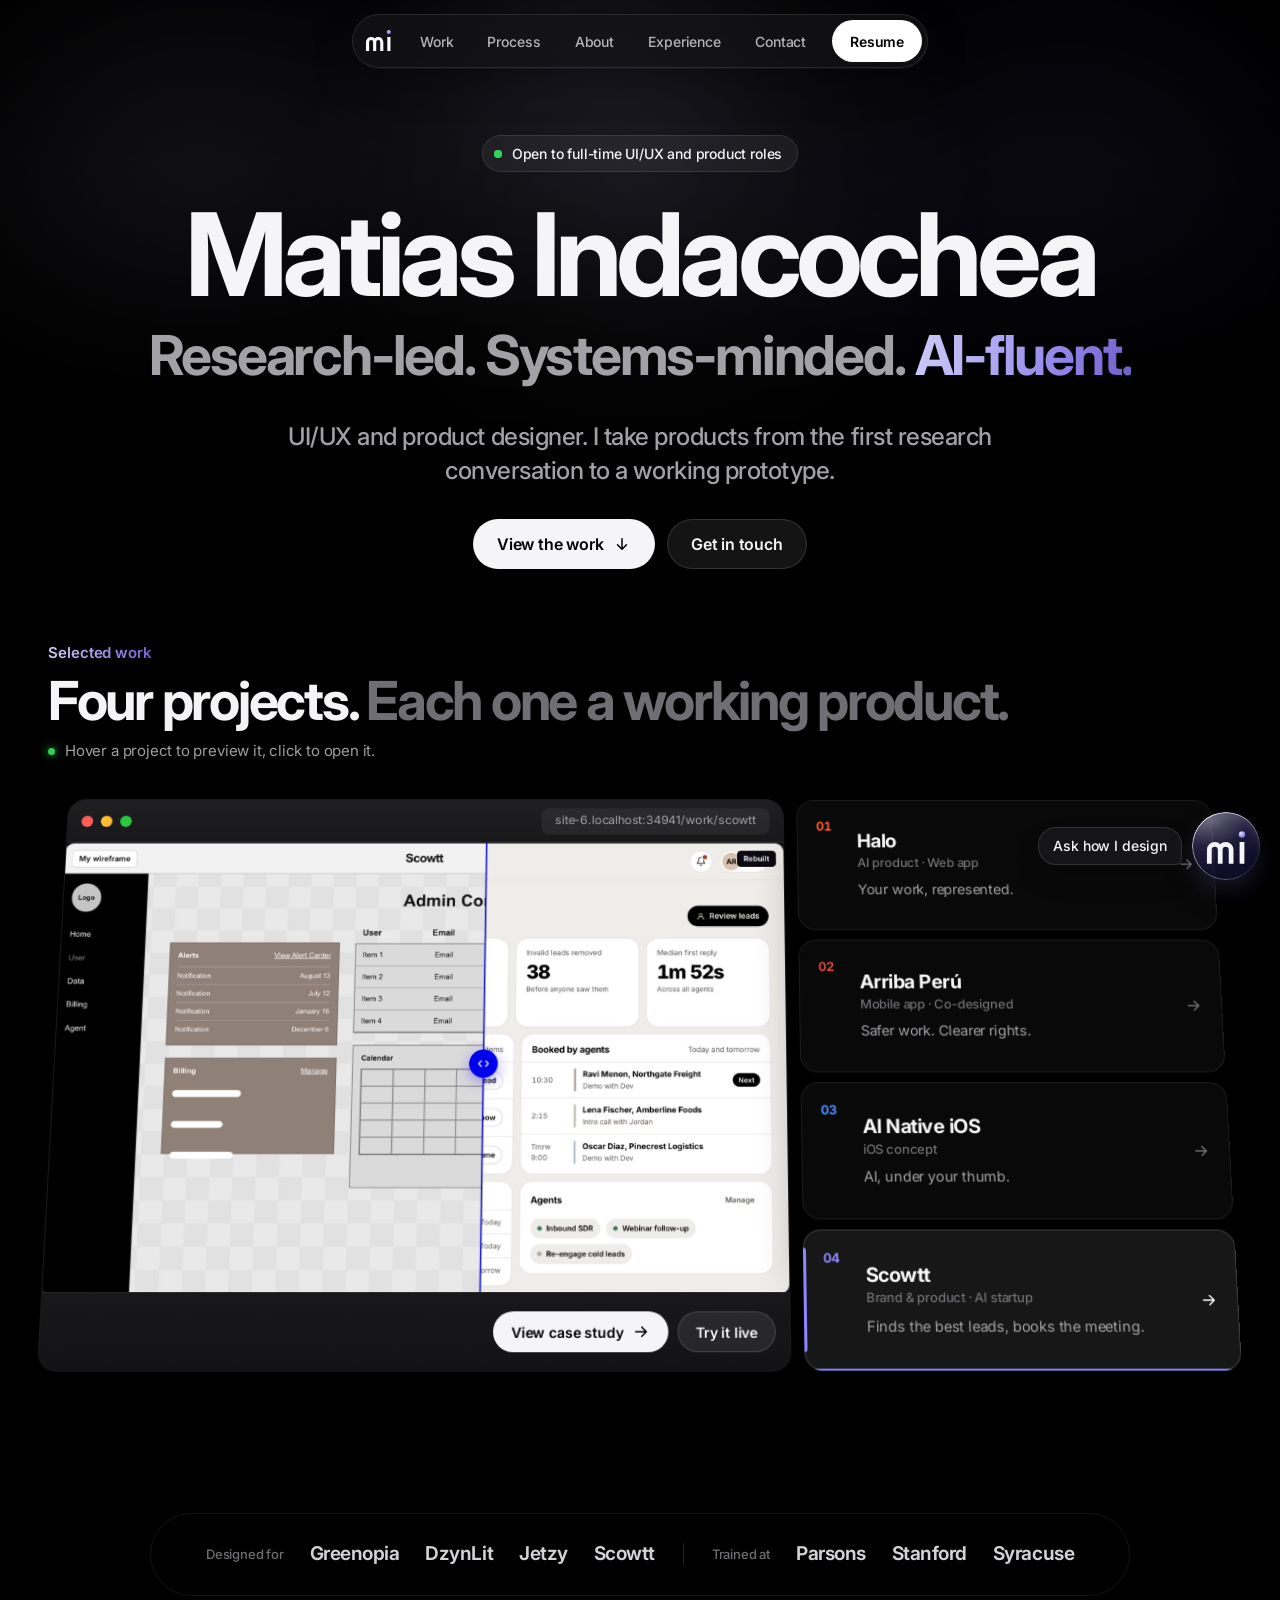
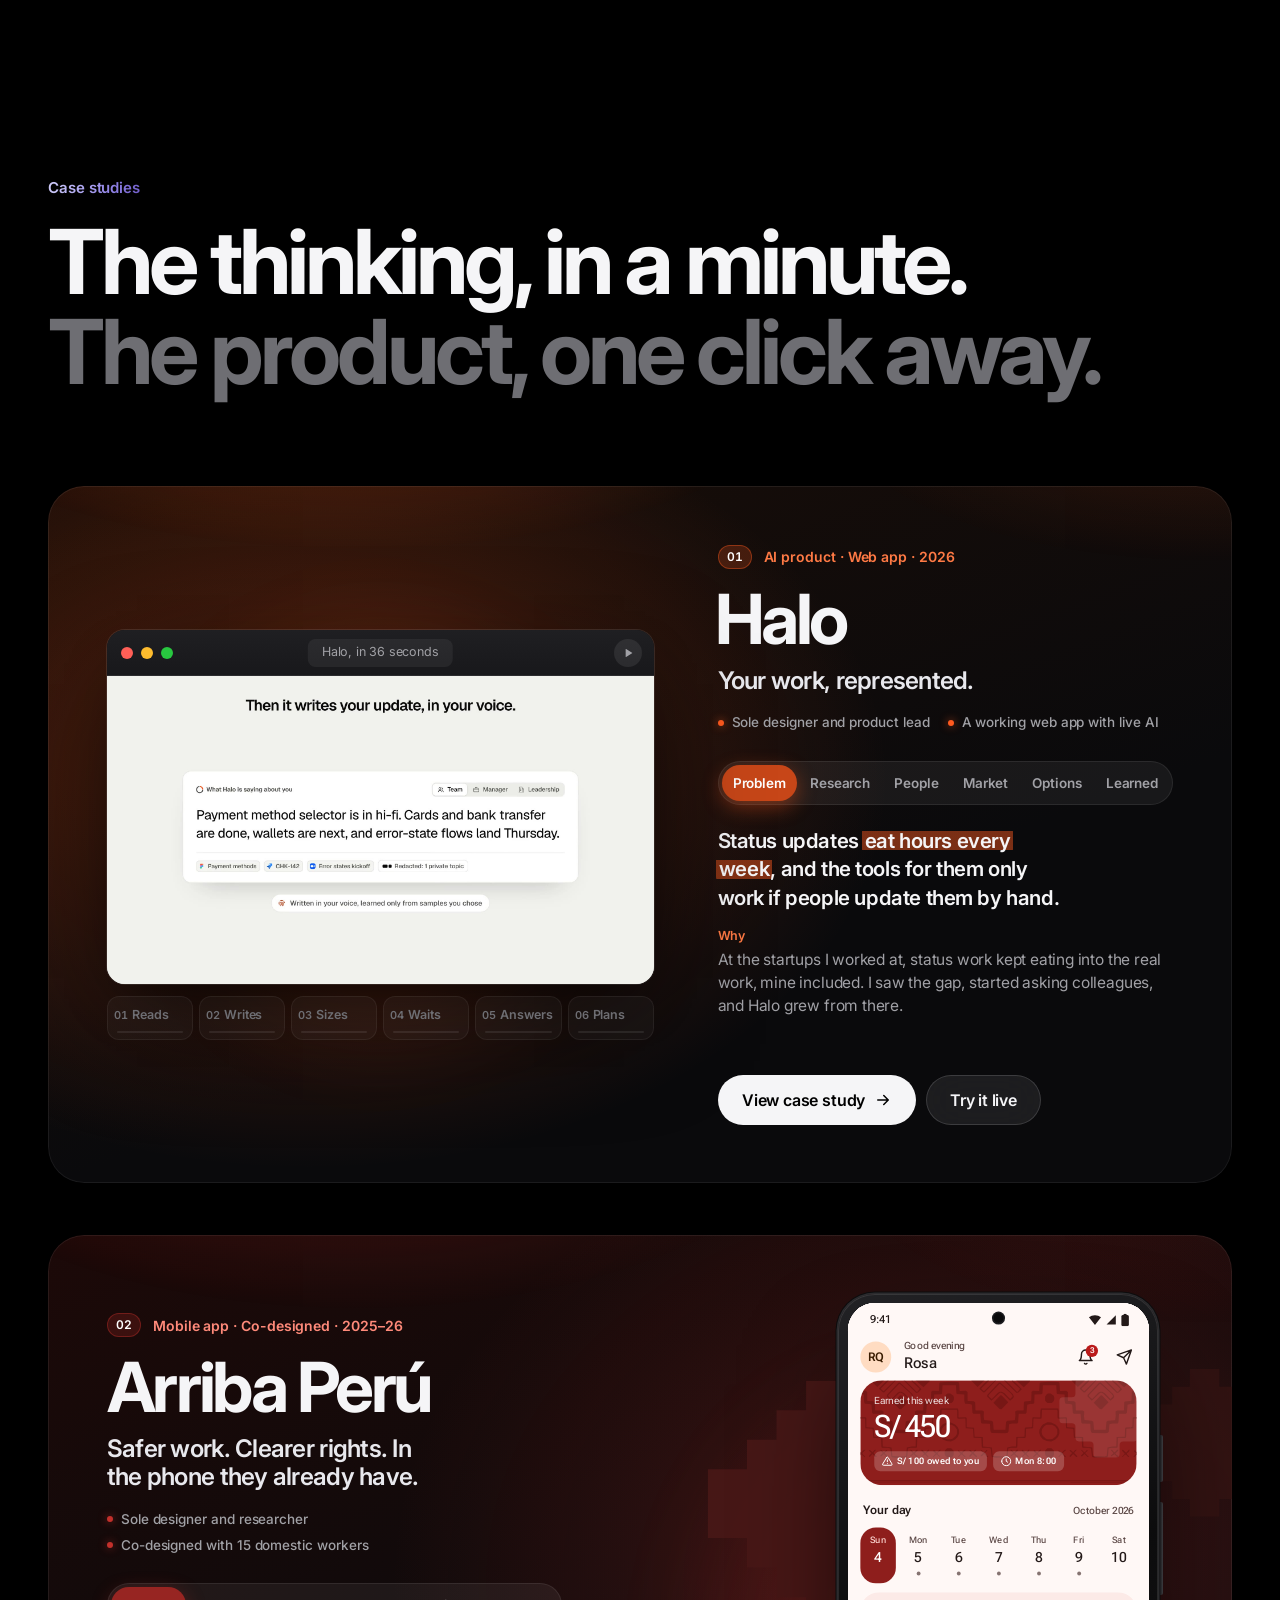
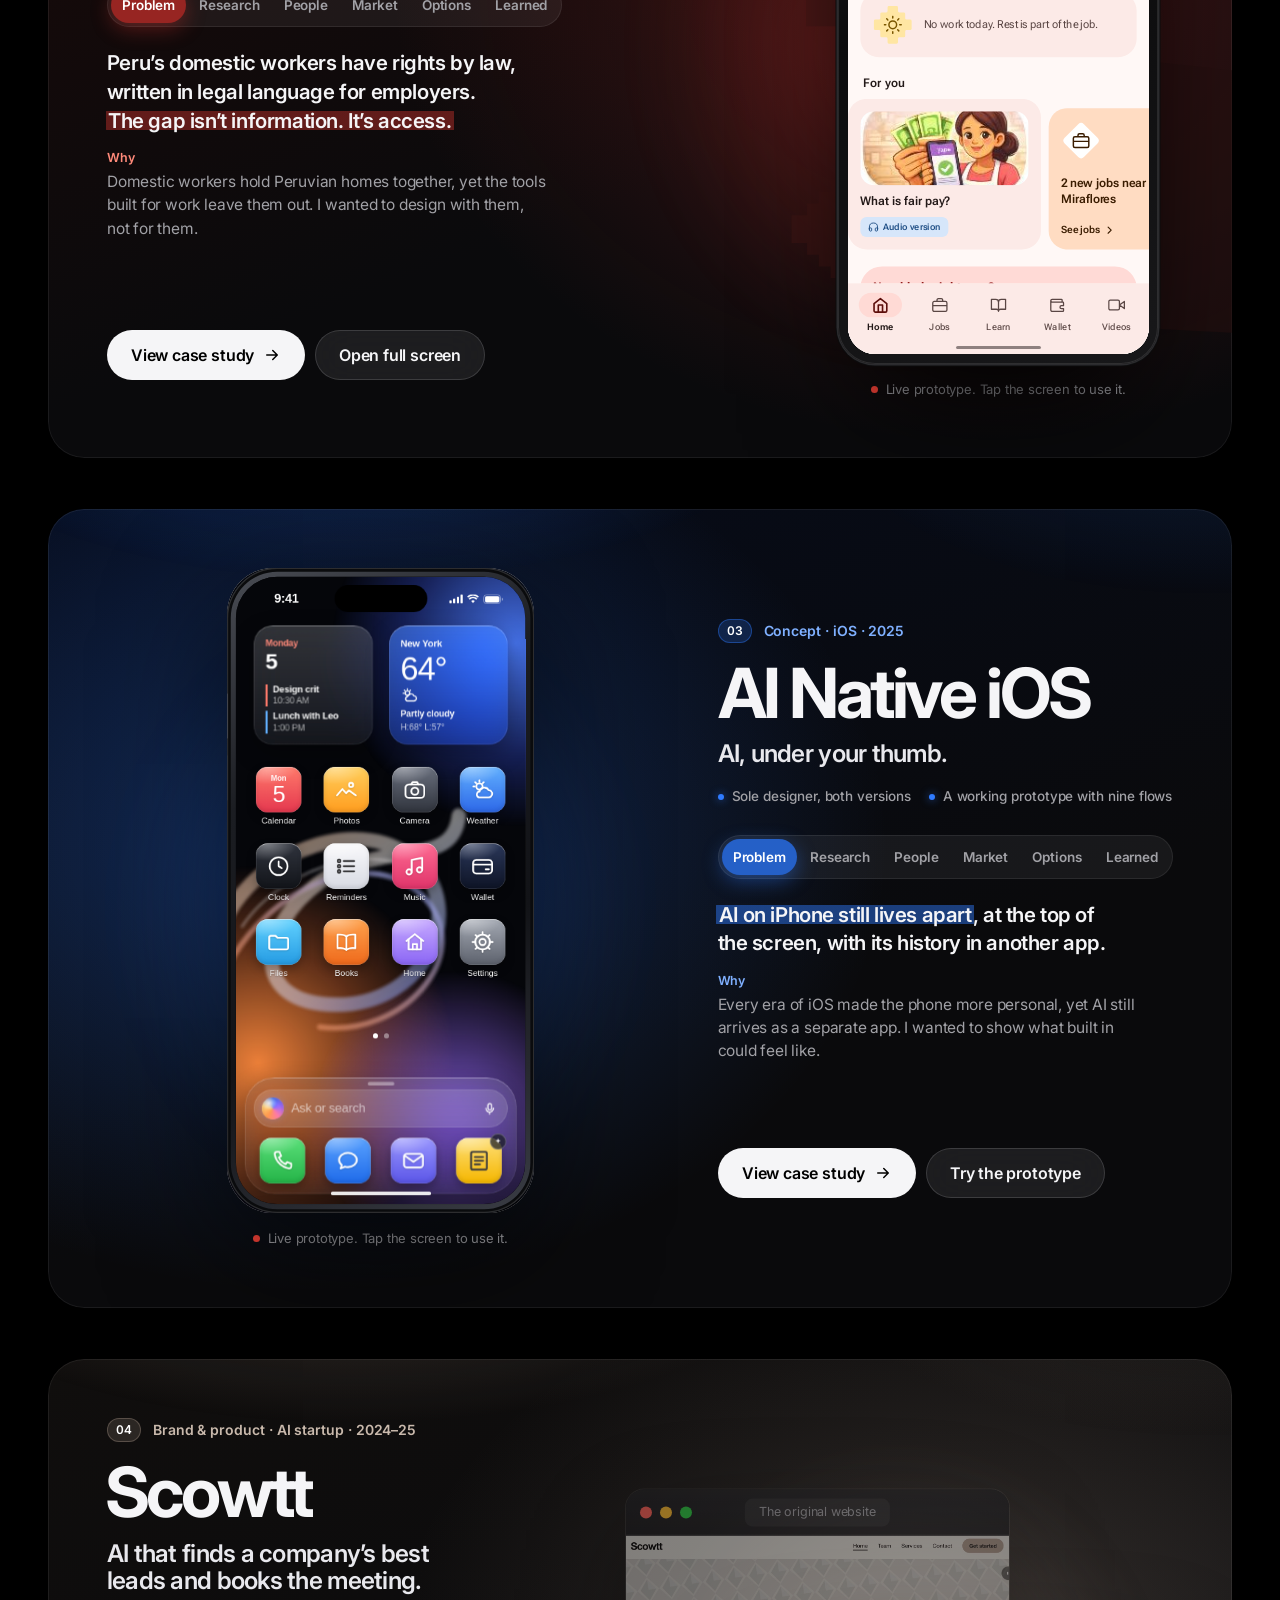
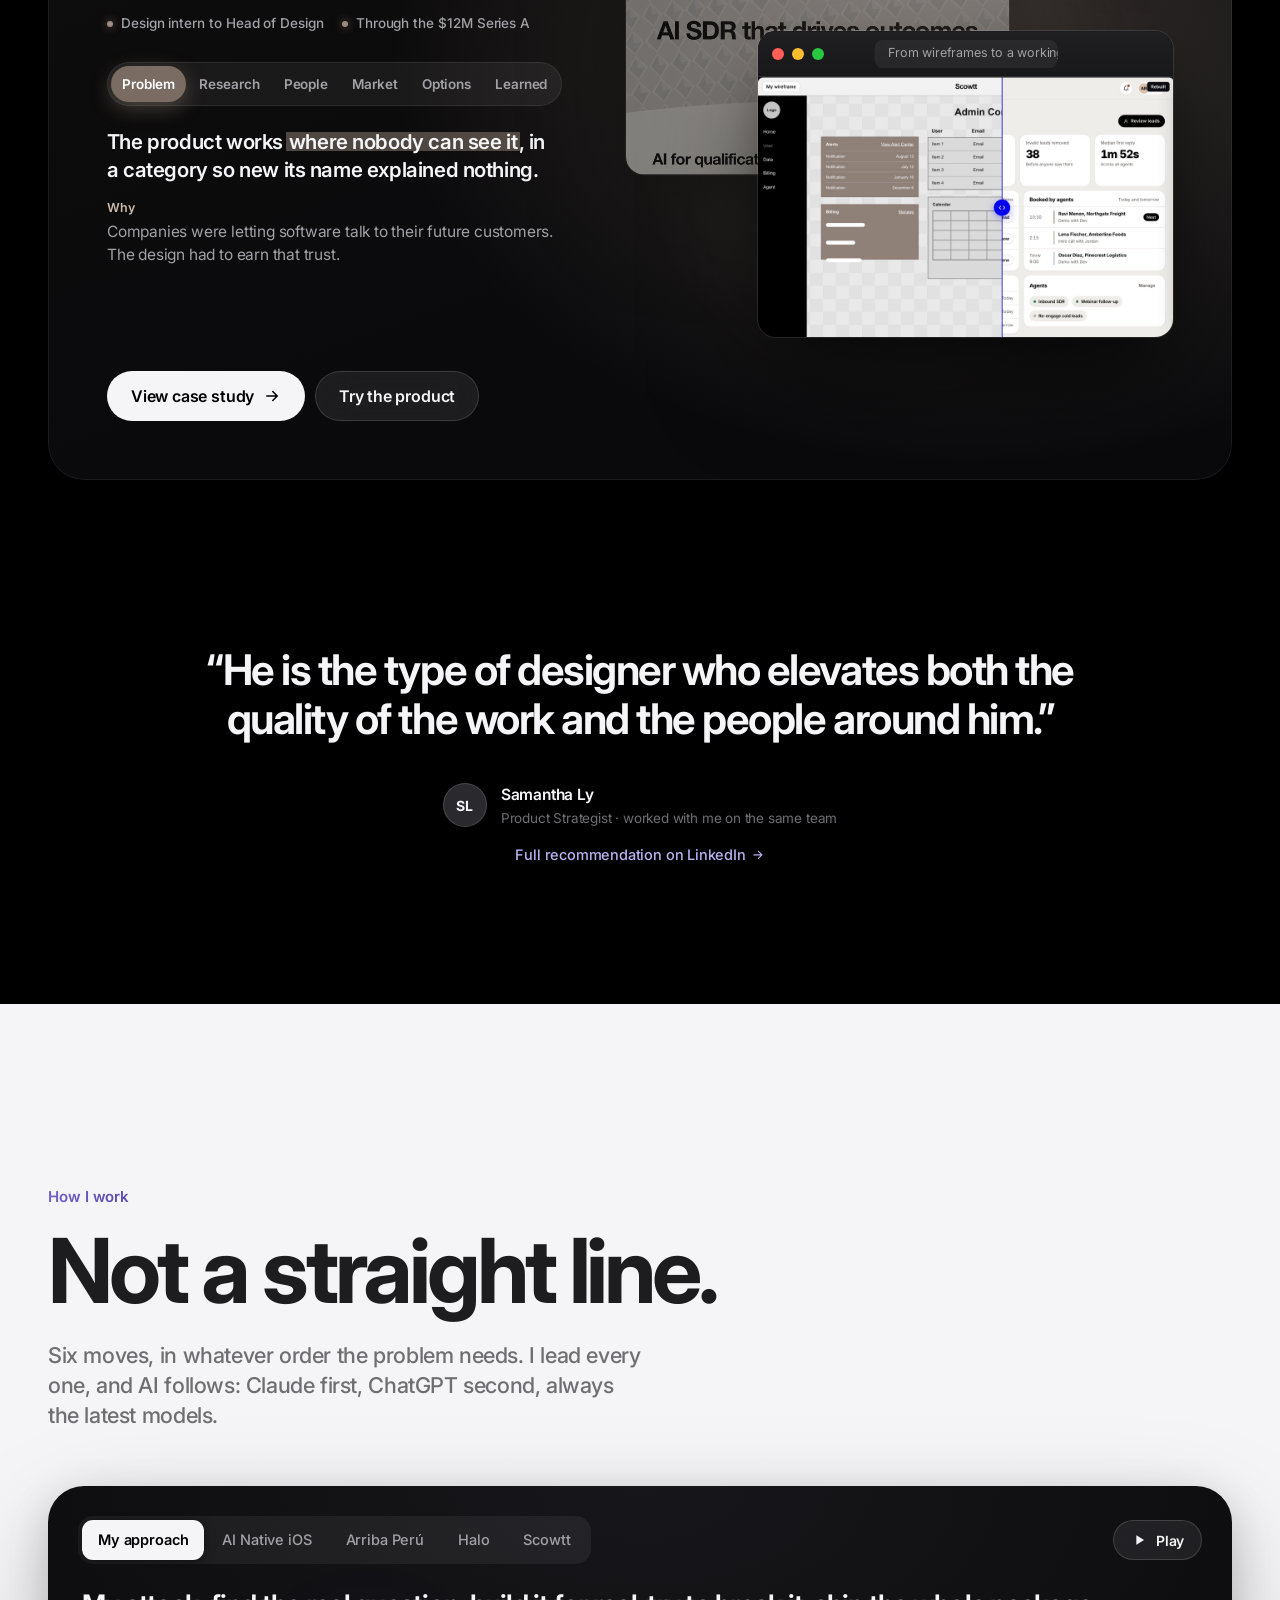
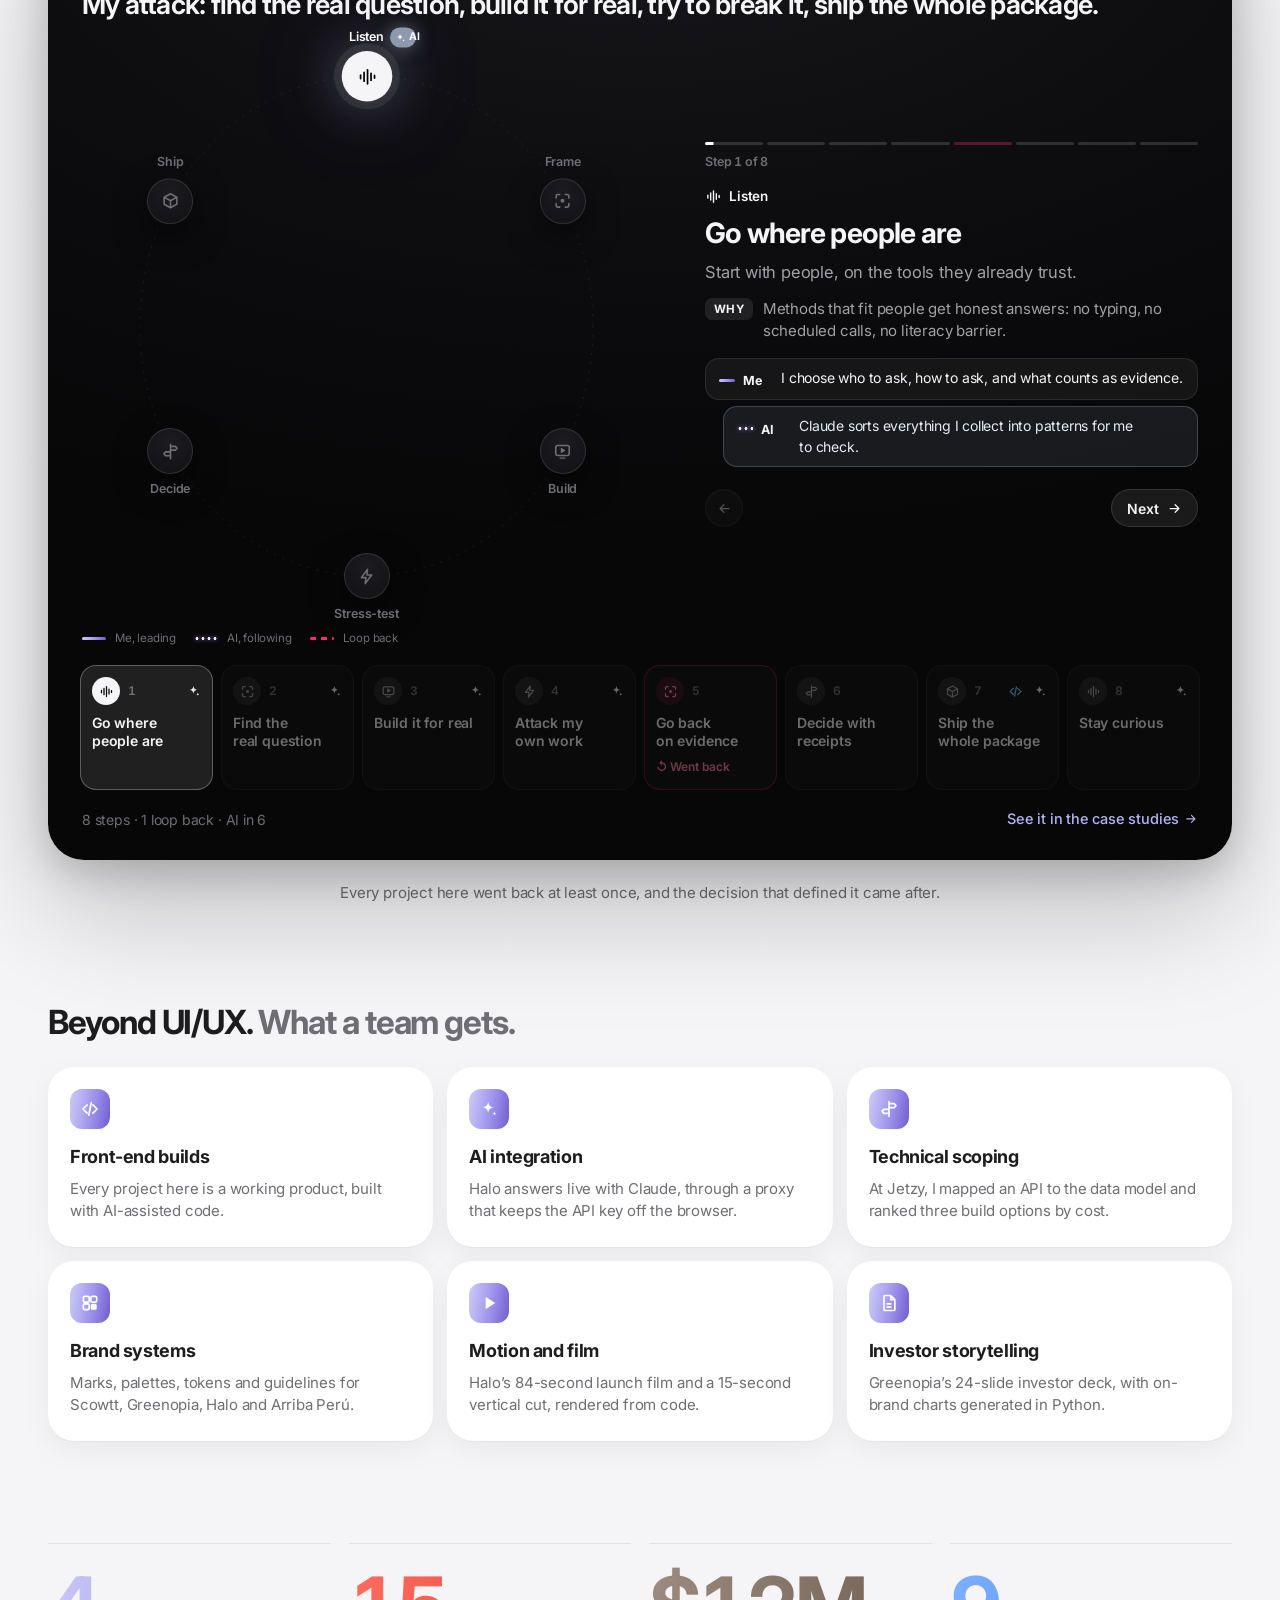
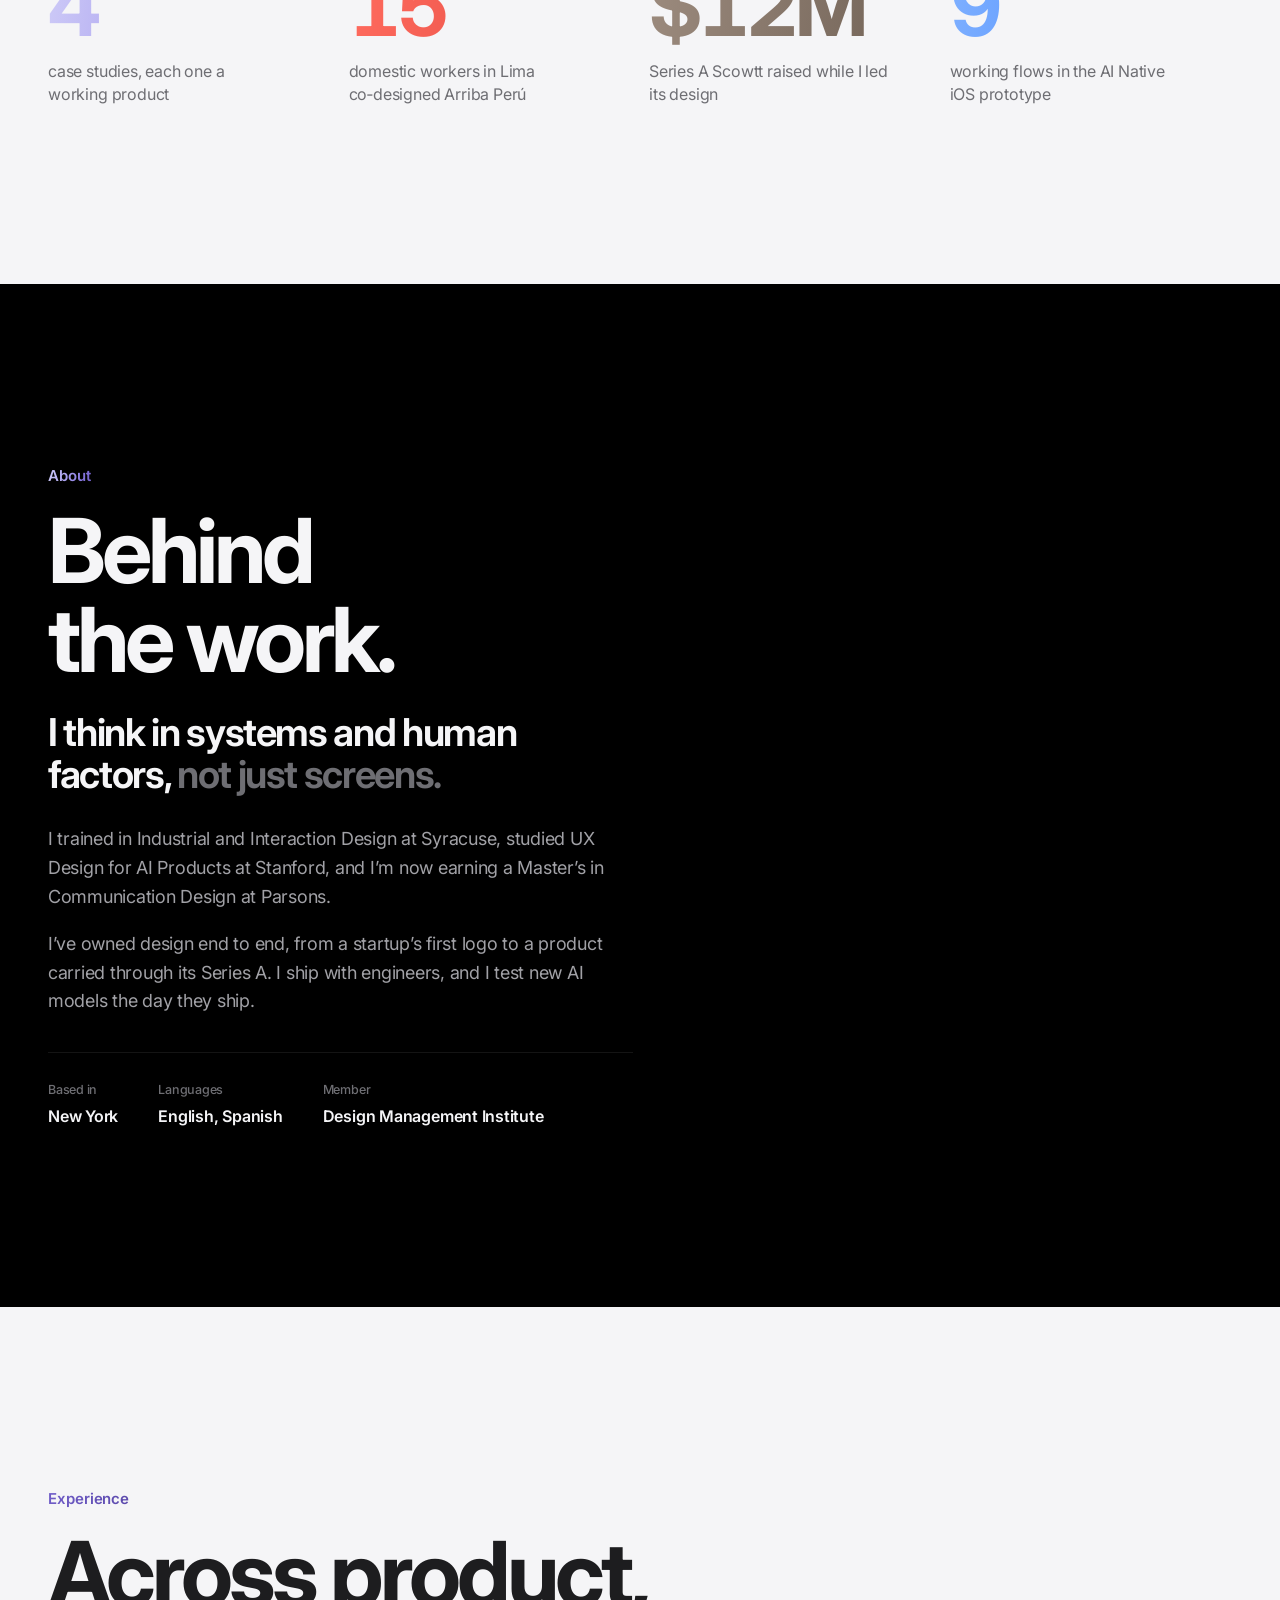
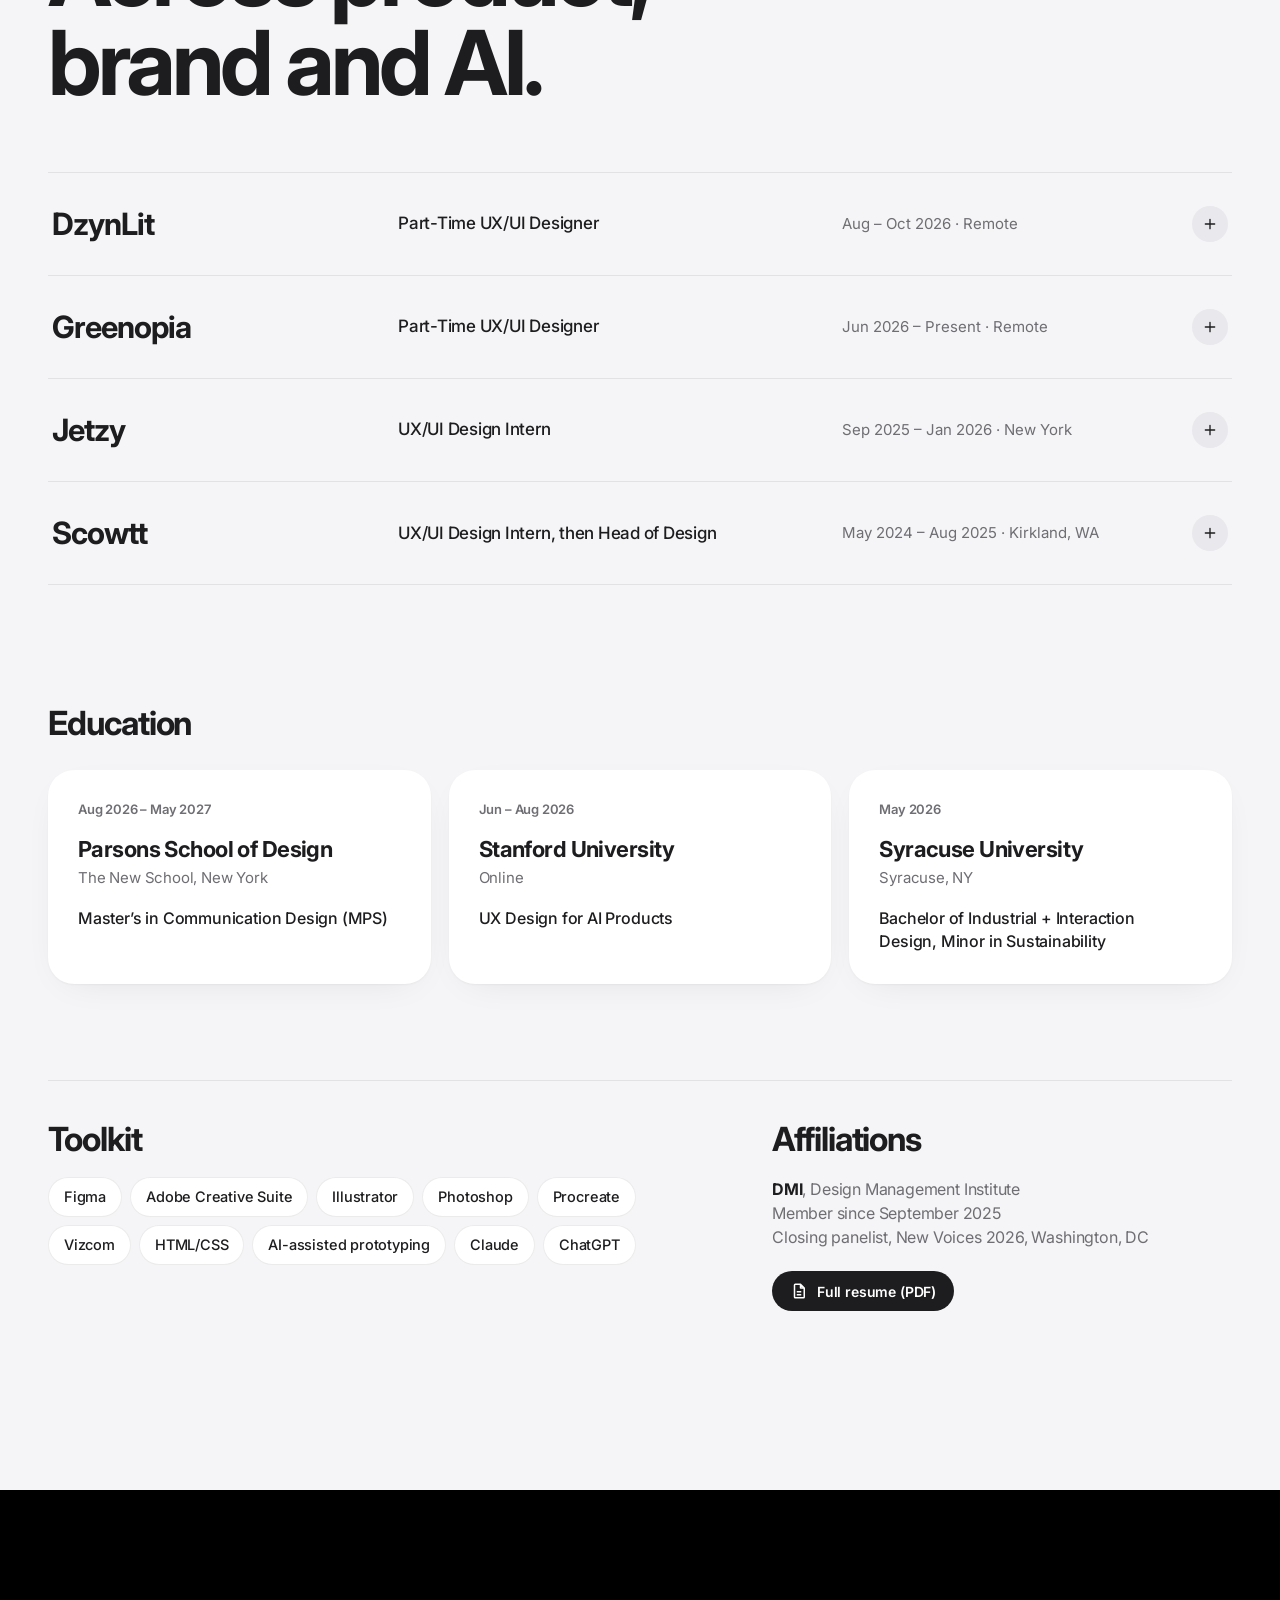
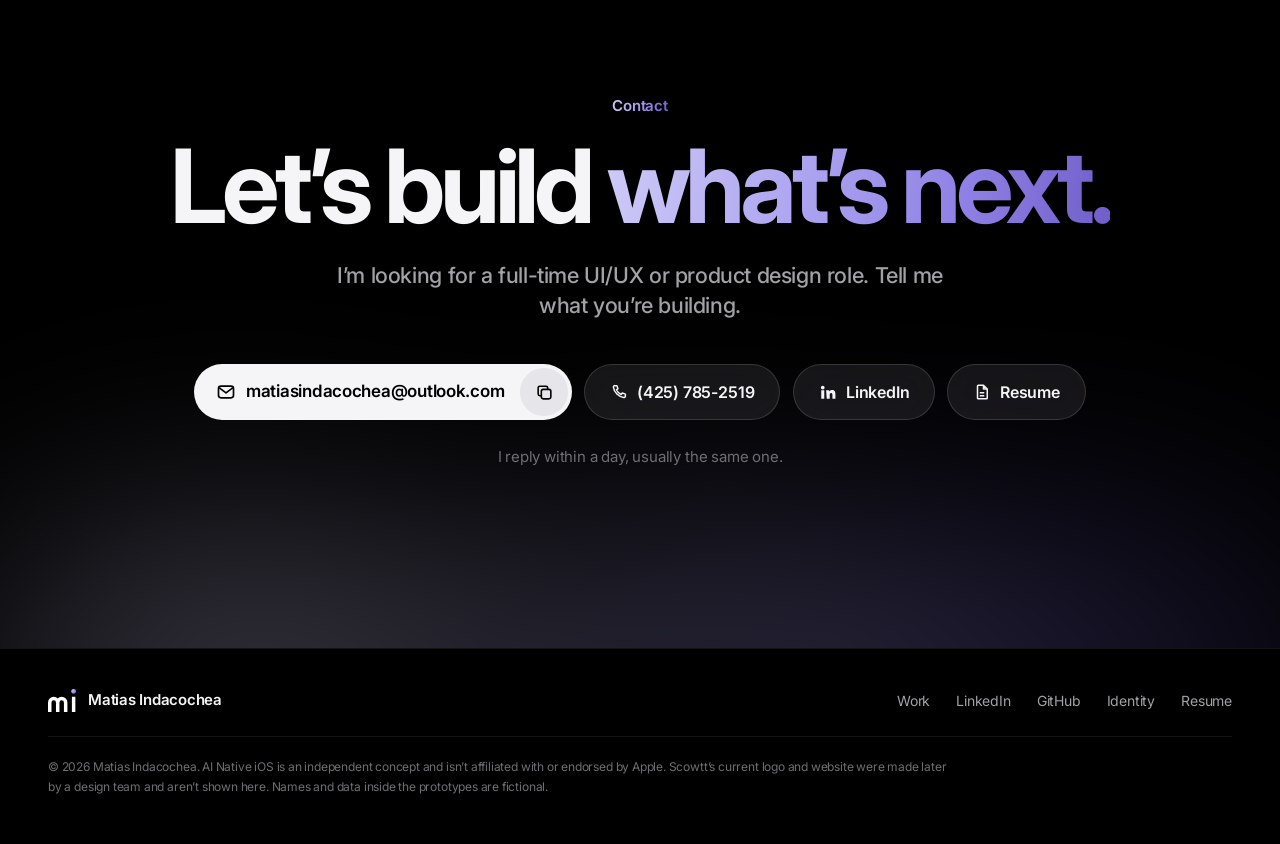
==== commit 5badfd94: "Matias's AI, mi: the chat, the living dot, Liquid Glass orb, safety and interview-ready answers - mi" ====
--- a/index.html
+++ b/index.html
@@ -33,8 +33,8 @@
   setTimeout(function () { document.documentElement.classList.add("is-ready"); }, 3000);
   addEventListener("error", function (e) { var t = e.target; if (t && t.tagName === "IMG") t.classList.add("is-missing"); }, true);
 </script>
-<link rel="stylesheet" href="assets/css/site.css?v=20261014s">
-<script src="assets/js/analytics.js?v=20261013a" async></script>
+<link rel="stylesheet" href="assets/css/site.css?v=20261016g">
+<script src="assets/js/analytics.js?v=20261015a" async></script>
 
 <script type="application/ld+json">
 {
@@ -60,6 +60,7 @@
 <svg width="0" height="0" style="position:absolute" aria-hidden="true">
   <defs>
     <linearGradient id="mi-dot" x1="0" y1="0" x2="1" y2="1"><stop offset="0" stop-color="#CECBF7"/><stop offset=".4" stop-color="#AEA6F0"/><stop offset=".72" stop-color="#8F81E5"/><stop offset="1" stop-color="#705DC8"/></linearGradient>
+    <filter id="lg-lens" x="0" y="0" width="68" height="68" filterUnits="userSpaceOnUse" color-interpolation-filters="sRGB"><feImage href="data:image/svg+xml,%3Csvg xmlns='http://www.w3.org/2000/svg' width='68' height='68'%3E%3Cdefs%3E%3ClinearGradient id='x'%3E%3Cstop offset='0' stop-color='%23000'/%3E%3Cstop offset='1' stop-color='%23f00'/%3E%3C/linearGradient%3E%3ClinearGradient id='y' x2='0' y2='1'%3E%3Cstop offset='0' stop-color='%23000'/%3E%3Cstop offset='1' stop-color='%230f0'/%3E%3C/linearGradient%3E%3Cfilter id='b'%3E%3CfeGaussianBlur stdDeviation='7'/%3E%3C/filter%3E%3C/defs%3E%3Crect width='68' height='68' fill='url(%23x)'/%3E%3Crect width='68' height='68' fill='url(%23y)' style='mix-blend-mode:screen'/%3E%3Ccircle cx='34' cy='34' r='21' fill='%23808080' filter='url(%23b)'/%3E%3C/svg%3E" x="0" y="0" width="68" height="68" result="map"/><feDisplacementMap in="SourceGraphic" in2="map" scale="-26" xChannelSelector="R" yChannelSelector="G"/></filter><radialGradient id="mc-ball" cx=".36" cy=".3" r=".78"><stop offset="0" stop-color="#E4E0FC"/><stop offset=".45" stop-color="#AEA6F0"/><stop offset=".8" stop-color="#8F81E5"/><stop offset="1" stop-color="#6A57C4"/></radialGradient>
     <symbol id="i-arrow" viewBox="0 0 24 24"><path d="M5 12h13M13 6l6 6-6 6" fill="none" stroke="currentColor" stroke-width="2" stroke-linecap="round" stroke-linejoin="round"/></symbol>
     <symbol id="i-down" viewBox="0 0 24 24"><path d="M12 5v13M6 13l6 6 6-6" fill="none" stroke="currentColor" stroke-width="2" stroke-linecap="round" stroke-linejoin="round"/></symbol>
     <symbol id="i-ext" viewBox="0 0 24 24"><path d="M14 4h6v6M20 4l-9 9M18 14v5a1 1 0 0 1-1 1H5a1 1 0 0 1-1-1V7a1 1 0 0 1 1-1h5" fill="none" stroke="currentColor" stroke-width="2" stroke-linecap="round" stroke-linejoin="round"/></symbol>
@@ -1010,8 +1011,49 @@
   </div>
 </div>
 
+<!-- ============ Matias's AI: the character and chat (feature "muse" in site.js, server in worker/) ============ -->
+<div class="muse" data-muse data-endpoint="https://matias-ai.matiasindacochea2004.workers.dev/chat" data-no-card>
+  <button class="muse-launch" type="button" aria-expanded="false" aria-controls="muse-panel" aria-label="Chat with mi, Matias's AI">
+    <span class="muse-status" aria-hidden="true"><span class="muse-status-text">Hi! I’m <span class="mi-name">mi</span>, Matias’s AI</span></span>
+    <span class="muse-orb"><svg class="muse-char" viewBox="-44 -88 200 200" aria-hidden="true" focusable="false"><path class="mc-mark" d="M7 64V23a16 16 0 0 1 32 0v41M39 23a16 16 0 0 1 32 0v41M103 64V0" fill="none" stroke="currentColor" stroke-width="14"/><g class="mc-orbit"><g class="mc-reach"><g class="mc-dot"><g class="mc-ball"><circle cx="103" cy="-21.54" r="9.5" fill="url(#mc-ball)"/><ellipse cx="99.6" cy="-25.4" rx="3.4" ry="2.4" fill="#fff" opacity=".5"/></g><path class="mc-spark" d="M103-37.5C104.6-27 106.3-25.2 117-21.54 106.3-17.9 104.6-16.1 103-5.5 101.4-16.1 99.7-17.9 89-21.54 99.7-25.2 101.4-27 103-37.5z" fill="url(#mc-ball)"/></g></g></g></svg></span>
+  </button>
+  <section class="muse-panel" id="muse-panel" role="dialog" aria-labelledby="muse-name" hidden>
+    <header class="muse-head">
+      <span class="muse-orb muse-orb-sm"></span>
+      <div class="muse-title"><p class="muse-name" id="muse-name"><span class="mi-name">mi</span></p><p class="muse-sub">Matias’s AI · my work and how I think</p></div>
+      <button class="muse-x" type="button" aria-label="Close the chat"><svg class="ic" aria-hidden="true"><use href="#i-close"/></svg></button>
+    </header>
+    <div class="muse-log" role="log" aria-live="polite">
+      <div class="muse-msg ai"><p>Hi, I’m <span class="mi-name">mi</span>, Matias’s AI. Ask me how I work, how I think as a designer, or about my projects.</p></div>
+    </div>
+    <div class="muse-chips">
+      <button type="button" class="muse-chip">Tell me about yourself</button>
+      <button type="button" class="muse-chip">Walk me through your process</button>
+      <button type="button" class="muse-chip">Walk me through a project</button>
+      <button type="button" class="muse-chip">How do you work with cross-functional teams?</button>
+      <button type="button" class="muse-chip">How do you work with AI?</button>
+      <button type="button" class="muse-chip">How do you prototype?</button>
+      <button type="button" class="muse-chip">How do you do user research?</button>
+      <button type="button" class="muse-chip">How do you handle feedback?</button>
+      <button type="button" class="muse-chip">How do you measure success?</button>
+      <button type="button" class="muse-chip">How do you make design decisions?</button>
+      <button type="button" class="muse-chip">Tell me about a mistake</button>
+      <button type="button" class="muse-chip">How do you handle ambiguity?</button>
+      <button type="button" class="muse-chip">Why should we hire you?</button>
+      <button type="button" class="muse-chip">What are you looking for next?</button>
+      <button type="button" class="muse-chip">What kind of designer are you?</button>
+    </div>
+    <form class="muse-form" autocomplete="off">
+      <label class="sr" for="muse-in">Ask mi a question</label>
+      <input id="muse-in" class="muse-in" type="text" maxlength="600" placeholder="Ask me anything" enterkeyhint="send">
+      <button class="muse-send" type="submit" aria-label="Send"><svg class="ic" aria-hidden="true"><use href="#i-arrow"/></svg></button>
+    </form>
+    <p class="muse-foot">An AI version of me, so it can get things wrong. <a href="mailto:matiasindacochea@outlook.com">Email the real me</a>.</p>
+  </section>
+</div>
+
 <div class="toast" id="toast" role="status" aria-live="polite"></div>
 
-<script src="assets/js/site.js?v=20261014r" defer></script>
+<script src="assets/js/site.js?v=20261016f" defer></script>
 </body>
 </html>
--- a/assets/css/site.css
+++ b/assets/css/site.css
@@ -1691,6 +1691,290 @@
 .toast.is-on { opacity: 1; transform: translate(-50%, 0); }
 
 /* ==========================================================================
+   Matias's AI: a character in the bottom-right corner and a chat that answers as me (feature "muse").
+   The character is the dot of my "mi" mark; the bubble suggests a question to ask.
+   ========================================================================== */
+.muse { position: fixed; right: max(20px, env(safe-area-inset-right)); bottom: max(20px, env(safe-area-inset-bottom)); z-index: 150; font-size: 15px; }
+.muse-launch { display: flex; align-items: center; gap: 10px; padding: 0; border: 0; background: none; color: inherit; cursor: pointer; }
+.muse-orb {
+  position: relative; display: block; flex: none; width: 68px; height: 68px; border-radius: 50%; overflow: hidden;
+  background: radial-gradient(120% 120% at 30% 18%, #2D2756, #15132A 72%);
+  box-shadow: inset 0 1px 0 rgba(255,255,255,.35), inset 0 -8px 14px -8px rgba(0,0,0,.45);
+  transition: transform .4s var(--spring), box-shadow .3s var(--ease);
+}
+/* Liquid Glass (Apple's iOS 26 material): a faint violet tint over a blurred, saturated backdrop that the rim bends
+   (lensing, Chromium only); a specular edge lit from the top left that turns toward the pointer; depth from an inner
+   shadow; and it switches light or dark with the section underneath so the mark stays legible. */
+.muse-launch .muse-orb {
+  --lx: 30%; --ly: 14%; --la: -45deg;
+  background:
+    radial-gradient(90% 70% at var(--lx) var(--ly), rgba(255,255,255,.24), rgba(255,255,255,0) 55%),
+    linear-gradient(160deg, rgba(143,129,229,.34), rgba(36,30,84,.52) 72%);
+  -webkit-backdrop-filter: blur(9px) saturate(1.8) brightness(1.06);
+  backdrop-filter: blur(9px) saturate(1.8) brightness(1.06);
+  box-shadow: inset 0 1px 0 rgba(255,255,255,.5), inset 0 -1px 0 rgba(255,255,255,.12), inset 0 -12px 18px -8px rgba(8,6,28,.5),
+    inset 0 10px 16px -10px rgba(255,255,255,.3), 0 16px 34px -12px rgba(0,0,0,.6), 0 12px 32px -14px rgba(143,129,229,.6);
+}
+html.lg-lens .muse-launch .muse-orb { -webkit-backdrop-filter: url(#lg-lens) blur(3px) saturate(1.8) brightness(1.06); backdrop-filter: url(#lg-lens) blur(3px) saturate(1.8) brightness(1.06); }
+.muse-orb::after {
+  content: ""; position: absolute; inset: 0; border-radius: inherit; padding: 1.2px; pointer-events: none;
+  background: conic-gradient(from var(--la, -45deg), rgba(255,255,255,.95), rgba(255,255,255,.18) 22%, rgba(255,255,255,.05) 50%, rgba(255,255,255,.4) 72%, rgba(255,255,255,.95));
+  -webkit-mask: linear-gradient(#000 0 0) content-box, linear-gradient(#000 0 0); -webkit-mask-composite: xor;
+  mask: linear-gradient(#000 0 0) content-box, linear-gradient(#000 0 0); mask-composite: exclude;
+}
+.muse[data-tone="light"] .muse-launch .muse-orb {
+  background:
+    radial-gradient(90% 70% at var(--lx) var(--ly), rgba(255,255,255,.75), rgba(255,255,255,0) 55%),
+    linear-gradient(160deg, rgba(255,255,255,.55), rgba(214,209,246,.5) 72%);
+  box-shadow: inset 0 1px 0 rgba(255,255,255,.95), inset 0 -1px 0 rgba(255,255,255,.5), inset 0 -12px 18px -8px rgba(60,50,120,.2),
+    0 14px 30px -12px rgba(30,20,80,.35), 0 10px 26px -14px rgba(143,129,229,.5);
+}
+.muse-char { color: #F5F5F7; }
+.muse[data-tone="light"] .muse-launch .muse-char { color: #1d1d1f; }
+.muse-launch:hover .muse-orb { transform: translateY(-2px) scale(1.04); }
+.muse-launch:active .muse-orb { transform: scale(.94); transition-duration: .15s; } /* the glass flexes when pressed */
+.muse-launch:focus-visible { outline: none; }
+.muse-launch:focus-visible .muse-orb { outline: 2px solid var(--b2); outline-offset: 3px; }
+.muse-status {
+  max-width: 230px; padding: 10px 15px; border-radius: 18px 18px 6px 18px;
+  background: rgba(24,24,28,.86); -webkit-backdrop-filter: blur(18px) saturate(1.6); backdrop-filter: blur(18px) saturate(1.6);
+  box-shadow: inset 0 0 0 1px rgba(255,255,255,.12), 0 14px 30px -12px rgba(0,0,0,.6);
+  color: var(--text); font-size: 14px; font-weight: 500; letter-spacing: -.01em; line-height: 1.3; text-align: left;
+  transform-origin: 100% 100%; transition: opacity .35s var(--ease), transform .45s var(--spring);
+}
+.muse-status-text { display: block; transition: opacity .25s var(--ease); }
+.muse-status-text.is-swap { opacity: 0; }
+.muse.is-quiet .muse-status, .muse.is-open .muse-status { opacity: 0; transform: scale(.85); pointer-events: none; }
+.muse.is-open .muse-launch { visibility: hidden; }
+
+.muse-panel {
+  position: absolute; right: 0; bottom: 0; display: flex; flex-direction: column;
+  width: min(390px, calc(100vw - 32px)); height: min(620px, calc(100vh - 110px)); height: min(620px, calc(100dvh - 110px));
+  border-radius: 28px; overflow: hidden;
+  background: rgba(18,18,22,.9); -webkit-backdrop-filter: blur(26px) saturate(1.7); backdrop-filter: blur(26px) saturate(1.7);
+  box-shadow: inset 0 0 0 1px rgba(255,255,255,.12), 0 40px 90px -24px rgba(0,0,0,.85), 0 0 60px -20px rgba(143,129,229,.35);
+  transform-origin: 100% 100%; opacity: 0; transform: translateY(12px) scale(.96);
+  transition: opacity .3s var(--ease), transform .45s var(--spring);
+}
+.muse-panel[hidden] { display: flex; visibility: hidden; pointer-events: none; }
+.muse.is-open .muse-panel { opacity: 1; transform: none; visibility: visible; pointer-events: auto; }
+.muse-head { display: flex; align-items: center; gap: 12px; padding: 14px 14px 12px 16px; border-bottom: 1px solid rgba(255,255,255,.08); }
+.muse-orb-sm { width: 46px; height: 46px; box-shadow: 0 0 0 1px rgba(255,255,255,.14); }
+.muse-title { flex: 1; min-width: 0; }
+.muse-name { margin: 0; font-size: 16px; font-weight: 650; letter-spacing: -.015em; color: var(--text); }
+.muse-sub { margin: 2px 0 0; font-size: 12.5px; color: var(--text-2); }
+.muse-x { display: grid; place-items: center; width: 34px; height: 34px; padding: 0; border: 0; border-radius: 50%; background: rgba(255,255,255,.08); color: var(--text); cursor: pointer; }
+.muse-x:hover { background: rgba(255,255,255,.14); }
+.muse-x .ic { width: 16px; height: 16px; }
+.muse-log { flex: 1; overflow-y: auto; overscroll-behavior: contain; padding: 16px 16px 6px; display: flex; flex-direction: column; gap: 10px; scrollbar-width: thin; }
+.muse-msg { max-width: 86%; padding: 10px 14px; border-radius: 18px; line-height: 1.45; font-size: 14.5px; text-wrap: pretty; overflow-wrap: anywhere; }
+.muse-msg p { margin: 0; }
+.muse-msg p + p { margin-top: 8px; }
+.muse-msg ul { margin: 6px 0 0; padding-left: 18px; list-style: disc; }
+.muse-msg li { margin-top: 3px; }
+.muse-msg li::marker { color: var(--b2); }
+.muse-msg ul + p { margin-top: 8px; }
+.muse-msg.ai { align-self: flex-start; background: rgba(255,255,255,.07); color: var(--text); border-bottom-left-radius: 6px; }
+.muse-msg.me { align-self: flex-end; background: var(--b4); color: #fff; border-bottom-right-radius: 6px; }
+.muse-msg a { color: var(--link); text-decoration: underline; text-underline-offset: 2px; }
+.mi-name { color: var(--b2); font-weight: 650; } /* my AI's name, in my violet */
+/* project names in answers wear their project's color, as on the rest of the page, so the reader never loses the thread */
+.muse-msg.ai .p-halo { color: #FF7A45; font-weight: 600; }
+.muse-msg.ai .p-arriba { color: #FF8A7A; font-weight: 600; }
+.muse-msg.ai .p-aiios { color: #7FB0FF; font-weight: 600; }
+.muse-msg.ai .p-scowtt { color: #C9B9AC; font-weight: 600; }
+.muse-msg.me .mi-name { color: inherit; }
+.muse-msg.me a { color: #fff; }
+.muse-msg.is-typing:empty { position: relative; width: 68px; height: 40px; }
+.muse-msg.is-typing:empty::after { content: ""; position: absolute; left: 16px; bottom: 12px; width: 9px; height: 9px; border-radius: 50%;
+  background: radial-gradient(circle at 36% 30%, #E4E0FC, #AEA6F0 45%, #8F81E5 80%, #6A57C4); transform-origin: 50% 100%;
+  animation: museRoamX 1.6s linear infinite, museRoamY 1.6s linear infinite; }
+@keyframes museRoamX { 0%, 4% { translate: 0 0; } 25%, 29% { translate: 13px 0; } 50%, 54% { translate: 26px 0; } 75%, 79% { translate: 13px 0; } 100% { translate: 0 0; } }
+@keyframes museRoamY {
+  0%, 25%, 50%, 75%, 100% { transform: translateY(0) scale(.95, 1.05); animation-timing-function: ease-out; }
+  1.5%, 26.5%, 51.5%, 76.5% { transform: translateY(0) scale(1.25, .75); animation-timing-function: ease-out; }
+  4%, 29%, 54%, 79% { transform: translateY(0) scale(.94, 1.08); animation-timing-function: cubic-bezier(.25, .8, .4, 1); }
+  14.5%, 39.5%, 64.5%, 89.5% { transform: translateY(-9px) scale(1, 1); animation-timing-function: cubic-bezier(.6, 0, .85, .45); }
+}
+.muse-chips { display: flex; flex-wrap: wrap; gap: 8px; padding: 6px 16px 10px; }
+.muse-chips[hidden], .muse-chip[hidden] { display: none; }
+.muse-chip { padding: 8px 12px; border: 0; border-radius: 999px; background: rgba(143,129,229,.14); box-shadow: inset 0 0 0 1px rgba(174,166,240,.28);
+  color: var(--b1); font: inherit; font-size: 13.5px; font-weight: 500; cursor: pointer; transition: background .2s; }
+.muse-chip:hover { background: rgba(143,129,229,.24); }
+.muse-form { display: flex; gap: 8px; margin: 4px 12px 0; padding: 6px 6px 6px 16px; border-radius: 999px; background: rgba(255,255,255,.07); box-shadow: inset 0 0 0 1px rgba(255,255,255,.1); }
+.muse-form:focus-within { box-shadow: inset 0 0 0 1px var(--b3); }
+.muse-in { flex: 1; min-width: 0; border: 0; background: none; color: var(--text); font: inherit; font-size: 16px; outline: none; }
+.muse-in::placeholder { color: var(--text-3); }
+.muse-send { display: grid; place-items: center; flex: none; width: 36px; height: 36px; padding: 0; border: 0; border-radius: 50%; background: var(--b4); color: #fff; cursor: pointer; transition: opacity .2s, background .2s; }
+.muse-send .ic { width: 17px; height: 17px; transform: rotate(-90deg); }
+.muse-send:disabled { opacity: .4; cursor: default; }
+.muse-foot { margin: 8px 16px 12px; font-size: 11.5px; color: var(--text-3); text-align: center; }
+.muse-foot a { color: var(--text-2); }
+@media (max-width: 560px) {
+  .muse { right: 14px; bottom: 14px; }
+  .muse-orb { width: 58px; height: 58px; }
+  .muse-status { max-width: 180px; font-size: 13px; padding: 8px 12px; }
+  .muse-panel { position: fixed; left: 8px; right: 8px; bottom: 8px; width: auto; height: min(78vh, 640px); height: min(78dvh, 640px); border-radius: 24px; }
+}
+@media print { .muse { display: none; } }
+@media (max-width: 560px) { html.lg-lens .muse-launch .muse-orb { -webkit-backdrop-filter: blur(9px) saturate(1.8) brightness(1.06); backdrop-filter: blur(9px) saturate(1.8) brightness(1.06); } }
+@media (prefers-reduced-transparency: reduce) {
+  .muse-launch .muse-orb, html.lg-lens .muse-launch .muse-orb { -webkit-backdrop-filter: none; backdrop-filter: none; background: linear-gradient(160deg, #3a3378, #1d1a3d); }
+  .muse[data-tone="light"] .muse-launch .muse-orb { background: #efedfb; }
+}
+@media (prefers-contrast: more) {
+  .muse-orb::after { padding: 2px; background: rgba(255,255,255,.9); }
+  .muse[data-tone="light"] .muse-launch .muse-orb::after { background: rgba(0,0,0,.65); }
+}
+
+/* the character: my "mi" mark, with its dot alive. The mark says whose it is; the dot is the character; its sparkle
+   says AI. It floats over the i, and every few seconds (when the bubble changes) does one short move, in turn: a hop off
+   the i, a tour across the m, a twinkle into an AI sparkle, a double hop, an orbit around the circle. While I answer it
+   bounces across the letters. Moves are classes on .muse-char: mv-hop · mv-tour · mv-spark · mv-double · mv-orbit · is-typing. The tops of the i stem and both
+   m arches sit at y 0; the dot floats 12.04 above the stem. */
+.muse-char { display: block; width: 100%; height: 100%; overflow: visible; }
+.muse-char * { transform-box: view-box; }
+.muse-char .mc-dot { transform-origin: 103px -12.04px; animation: mcFloat 3.4s ease-in-out infinite; }
+.muse-char .mc-ball, .muse-char .mc-spark { transform-origin: 103px -21.54px; }
+.muse-char .mc-orbit { transform-origin: 56px 12px; } /* the centre of the orb */
+.muse-char .mc-spark { transform: scale(0); opacity: 0; }
+@keyframes mcFloat { 0%, 100% { transform: translateY(0); } 50% { transform: translateY(-3px); } }
+
+/* a hop off the i: crouch, up, a squash on the stem, one small bounce, back to where the mark keeps it */
+.muse-char.mv-hop .mc-dot { animation: mvHopDot 1.5s linear 1; }
+@keyframes mvHopDot {
+  0% { transform: translateY(0) scale(1, 1); animation-timing-function: ease-out; }
+  10% { transform: translateY(1px) scale(1.16, .82); animation-timing-function: cubic-bezier(.2, .7, .3, 1); }
+  34% { transform: translateY(-32px) scale(.94, 1.07); animation-timing-function: cubic-bezier(.5, 0, .8, .4); }
+  55% { transform: translateY(12.04px) scale(.92, 1.1); animation-timing-function: ease-out; }
+  61% { transform: translateY(12.04px) scale(1.26, .72); animation-timing-function: cubic-bezier(.2, .7, .3, 1); }
+  75% { transform: translateY(-7px) scale(.98, 1.03); animation-timing-function: cubic-bezier(.5, 0, .8, .4); }
+  86% { transform: translateY(12.04px) scale(1.1, .9); animation-timing-function: ease-out; }
+  100% { transform: translateY(0) scale(1, 1); }
+}
+
+/* a tour: a karaoke ball over my own letters, i, m, m, and home to the i */
+.muse-char.mv-tour .mc-dot { animation: mvTourX 2.2s linear 1, mvTourDot 2.2s linear 1; }
+@keyframes mvTourX { 0% { translate: 0 0; } 25%, 29% { translate: -48px 0; } 50%, 54% { translate: -80px 0; } 75%, 79% { translate: -48px 0; } 100% { translate: 0 0; } }
+@keyframes mvTourDot {
+  0% { transform: translateY(0) scale(1, 1); animation-timing-function: ease-out; }
+  12% { transform: translateY(-18px) scale(.97, 1.03); animation-timing-function: cubic-bezier(.6, 0, .85, .45); }
+  25%, 50%, 75% { transform: translateY(12.04px) scale(.95, 1.05); animation-timing-function: ease-out; }
+  26.5%, 51.5%, 76.5% { transform: translateY(12.04px) scale(1.2, .8); animation-timing-function: ease-out; }
+  29%, 54%, 79% { transform: translateY(12.04px) scale(.94, 1.08); animation-timing-function: cubic-bezier(.25, .8, .4, 1); }
+  39.5%, 64.5% { transform: translateY(-10px) scale(1, 1); animation-timing-function: cubic-bezier(.6, 0, .85, .45); }
+  90% { transform: translateY(-14px) scale(1, 1); animation-timing-function: ease-in-out; }
+  100% { transform: translateY(0) scale(1, 1); }
+}
+
+/* a twinkle: the dot turns into an AI sparkle for a beat, then back */
+.muse-char.mv-spark .mc-ball { animation: mvSparkBall 1.6s ease-in-out 1; }
+.muse-char.mv-spark .mc-spark { animation: mvSparkShape 1.6s ease-in-out 1; }
+@keyframes mvSparkBall { 0%, 100% { transform: scale(1); opacity: 1; } 18%, 82% { transform: scale(0); opacity: 0; } }
+@keyframes mvSparkShape {
+  0%, 12% { transform: scale(0) rotate(-60deg); opacity: 0; }
+  30% { transform: scale(1.18) rotate(0deg); opacity: 1; }
+  40% { transform: scale(1) rotate(0deg); opacity: 1; }
+  62% { transform: scale(1) rotate(30deg); opacity: 1; }
+  72% { transform: scale(1.12) rotate(30deg); opacity: 1; }
+  88%, 100% { transform: scale(0) rotate(90deg); opacity: 0; }
+}
+
+/* a double hop, like a nod */
+.muse-char.mv-double .mc-dot { animation: mvDoubleDot 1.1s linear 1; }
+@keyframes mvDoubleDot {
+  0%, 100% { transform: translateY(0) scale(1, 1); }
+  8% { transform: translateY(0) scale(1.12, .88); animation-timing-function: ease-out; }
+  24% { transform: translateY(-12px) scale(.97, 1.04); animation-timing-function: ease-in; }
+  40% { transform: translateY(0) scale(1.12, .88); animation-timing-function: ease-out; }
+  56% { transform: translateY(-9px) scale(.98, 1.02); animation-timing-function: ease-in; }
+  72% { transform: translateY(0) scale(1.1, .9); animation-timing-function: ease-out; }
+  86% { transform: translateY(0) scale(.98, 1.02); }
+}
+
+/* an orbit: a hop up off the i, round the circle clockwise (clear of the letters, radius 86 from the centre), and the
+   moment it is over the i again it drops straight down: a smack, a jelly shake, two bounces, back to its float. The path
+   is drawn point by point (no rotation), so the ball's highlight stays lit from the top left. At 56% the path hands the
+   drop to the dot itself (both jump in the same frame, so nothing moves). */
+.muse-char.mv-orbit .mc-reach { animation: mvOrbitReach 3.6s linear 1; }
+.muse-char.mv-orbit .mc-dot { animation: mvOrbitDot 3.6s linear 1; }
+@keyframes mvOrbitReach {
+  0%, 3% { transform: translate(0, 0); animation-timing-function: cubic-bezier(.2, .7, .3, 1); }
+  10.00% { transform: translate(23.0px, -16.4px); }
+  10.20% { transform: translate(33.1px, 2.2px); }
+  10.78% { transform: translate(38.3px, 22.6px); }
+  11.75% { transform: translate(38.4px, 43.8px); }
+  13.08% { transform: translate(33.3px, 64.3px); }
+  14.75% { transform: translate(23.4px, 82.9px); }
+  16.74% { transform: translate(9.3px, 98.6px); }
+  19.00% { transform: translate(-8.3px, 110.3px); }
+  21.50% { transform: translate(-28.2px, 117.5px); }
+  24.20% { transform: translate(-49.2px, 119.5px); }
+  27.05% { transform: translate(-70.1px, 116.4px); }
+  30.00% { transform: translate(-89.6px, 108.2px); }
+  33.00% { transform: translate(-106.5px, 95.6px); }
+  36.00% { transform: translate(-119.9px, 79.2px); }
+  38.95% { transform: translate(-128.8px, 60.1px); }
+  41.80% { transform: translate(-132.8px, 39.4px); }
+  44.50% { transform: translate(-131.6px, 18.3px); }
+  47.00% { transform: translate(-125.4px, -1.9px); }
+  49.26% { transform: translate(-114.4px, -19.9px); }
+  51.25% { transform: translate(-99.3px, -34.7px); }
+  52.92% { transform: translate(-81.1px, -45.4px); }
+  54.25% { transform: translate(-60.8px, -51.3px); }
+  55.22% { transform: translate(-39.7px, -52.1px); }
+  55.80% { transform: translate(-19.0px, -47.8px); }
+  56.00% { transform: translate(-0.0px, -38.5px); }
+  56.01%, 66% { transform: translate(0, 0); }
+  67.5% { transform: translate(-2.6px, 0); }
+  69.5% { transform: translate(2.4px, 0); }
+  71.5% { transform: translate(-1.8px, 0); }
+  73.5% { transform: translate(1.1px, 0); }
+  75.5%, 100% { transform: translate(0, 0); }
+}
+@keyframes mvOrbitDot {
+  0% { transform: translateY(0) scale(1, 1); animation-timing-function: ease-out; }
+  3% { transform: translateY(1px) scale(1.14, .86); animation-timing-function: ease-out; }
+  7% { transform: translateY(0) scale(.94, 1.06); animation-timing-function: ease-out; }
+  12%, 56% { transform: translateY(0) scale(1, 1); }
+  56.01% { transform: translateY(-38.5px) scale(.98, 1.03); animation-timing-function: cubic-bezier(.55, 0, 1, .45); }
+  64% { transform: translateY(12.04px) scale(.86, 1.18); animation-timing-function: linear; }
+  66% { transform: translateY(12.04px) scale(1.45, .56); animation-timing-function: ease-out; }
+  69% { transform: translateY(12.04px) scale(.84, 1.16); animation-timing-function: ease-in-out; }
+  72% { transform: translateY(12.04px) scale(1.16, .86); animation-timing-function: ease-in-out; }
+  75% { transform: translateY(12.04px) scale(.94, 1.06); animation-timing-function: ease-in-out; }
+  78% { transform: translateY(12.04px) scale(1.05, .95); animation-timing-function: ease-out; }
+  80% { transform: translateY(12.04px) scale(1, 1); animation-timing-function: cubic-bezier(.2, .7, .3, 1); }
+  86% { transform: translateY(-11px) scale(.97, 1.03); animation-timing-function: cubic-bezier(.5, 0, .8, .4); }
+  92% { transform: translateY(12.04px) scale(1.14, .86); animation-timing-function: cubic-bezier(.2, .7, .3, 1); }
+  96% { transform: translateY(-3px) scale(.99, 1.01); animation-timing-function: ease-in-out; }
+  100% { transform: translateY(0) scale(1, 1); }
+}
+
+/* hovering the orb: it bounces on the i, ready */
+.muse-launch:hover .muse-char:not([class*="mv-"]) .mc-dot { animation: mcReady .78s linear infinite; }
+@keyframes mcReady {
+  0%, 100% { transform: translateY(-8px) scale(1, 1); animation-timing-function: cubic-bezier(.5, 0, .8, .4); }
+  44% { transform: translateY(12.04px) scale(.94, 1.06); animation-timing-function: linear; }
+  52% { transform: translateY(12.04px) scale(1.2, .8); animation-timing-function: cubic-bezier(.2, .7, .3, 1); }
+}
+
+/* answering: it bounces across the letters, i, m, m, and back, and finishes the lap before resting */
+.muse-char.is-typing .mc-dot { animation: typeX 2s linear infinite, typeDot 2s linear infinite; }
+@keyframes typeX { 0%, 4% { translate: 0 0; } 25%, 29% { translate: -48px 0; } 50%, 54% { translate: -80px 0; } 75%, 79% { translate: -48px 0; } 100% { translate: 0 0; } }
+@keyframes typeDot {
+  0%, 25%, 50%, 75%, 100% { transform: translateY(12.04px) scale(.95, 1.05); animation-timing-function: ease-out; }
+  1.5%, 26.5%, 51.5%, 76.5% { transform: translateY(12.04px) scale(1.22, .78); animation-timing-function: ease-out; }
+  4%, 29%, 54%, 79% { transform: translateY(12.04px) scale(.94, 1.08); animation-timing-function: cubic-bezier(.25, .8, .4, 1); }
+  14.5%, 89.5% { transform: translateY(-16px) scale(1, 1); animation-timing-function: cubic-bezier(.6, 0, .85, .45); }
+  39.5%, 64.5% { transform: translateY(-10px) scale(1, 1); animation-timing-function: cubic-bezier(.6, 0, .85, .45); }
+}
+
+@media (prefers-reduced-motion: reduce) {
+  .muse-char .mc-dot, .muse-char .mc-ball, .muse-char .mc-spark, .muse-char .mc-orbit, .muse-char .mc-reach, .muse-msg.is-typing:empty::after { animation: none !important; }
+}
+
+/* ==========================================================================
    Reveal
    ========================================================================== */
 /* Content only hides for its fade-in once site.js has its observer running (html.js-reveal).
